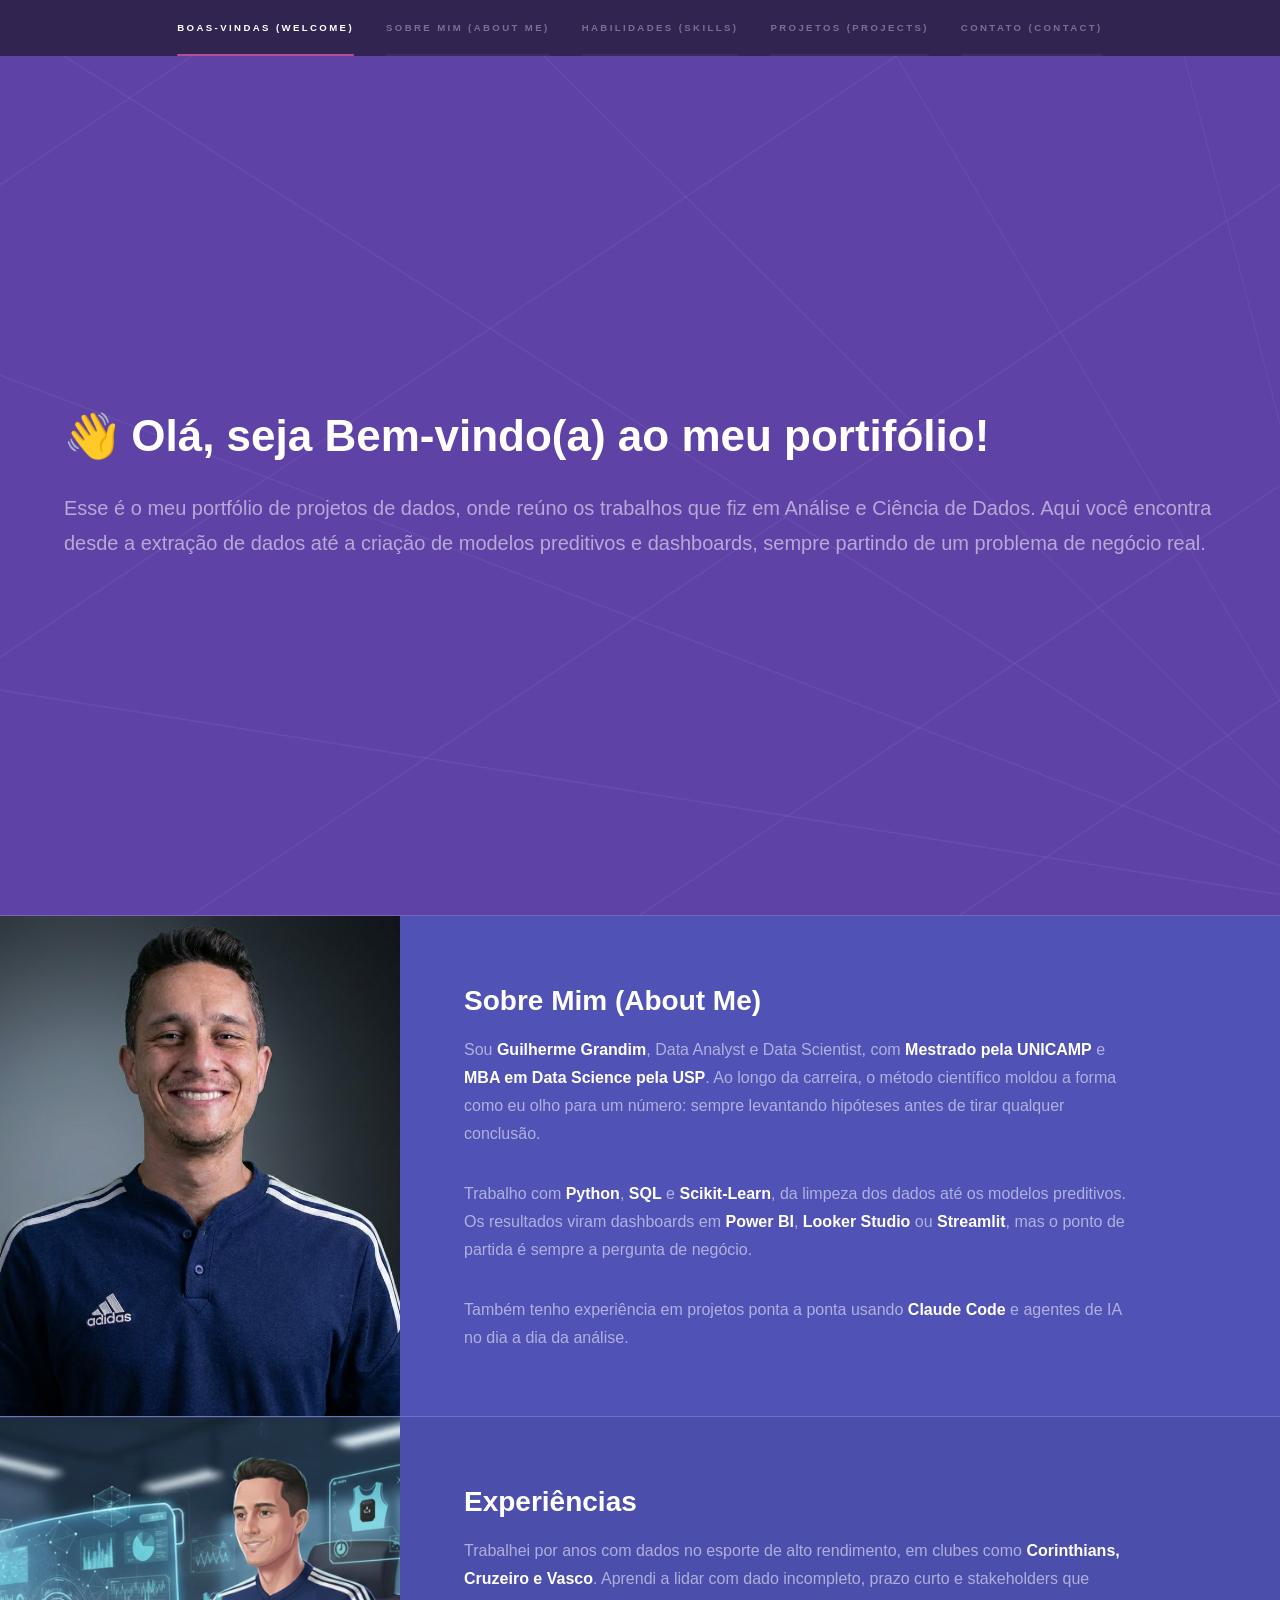
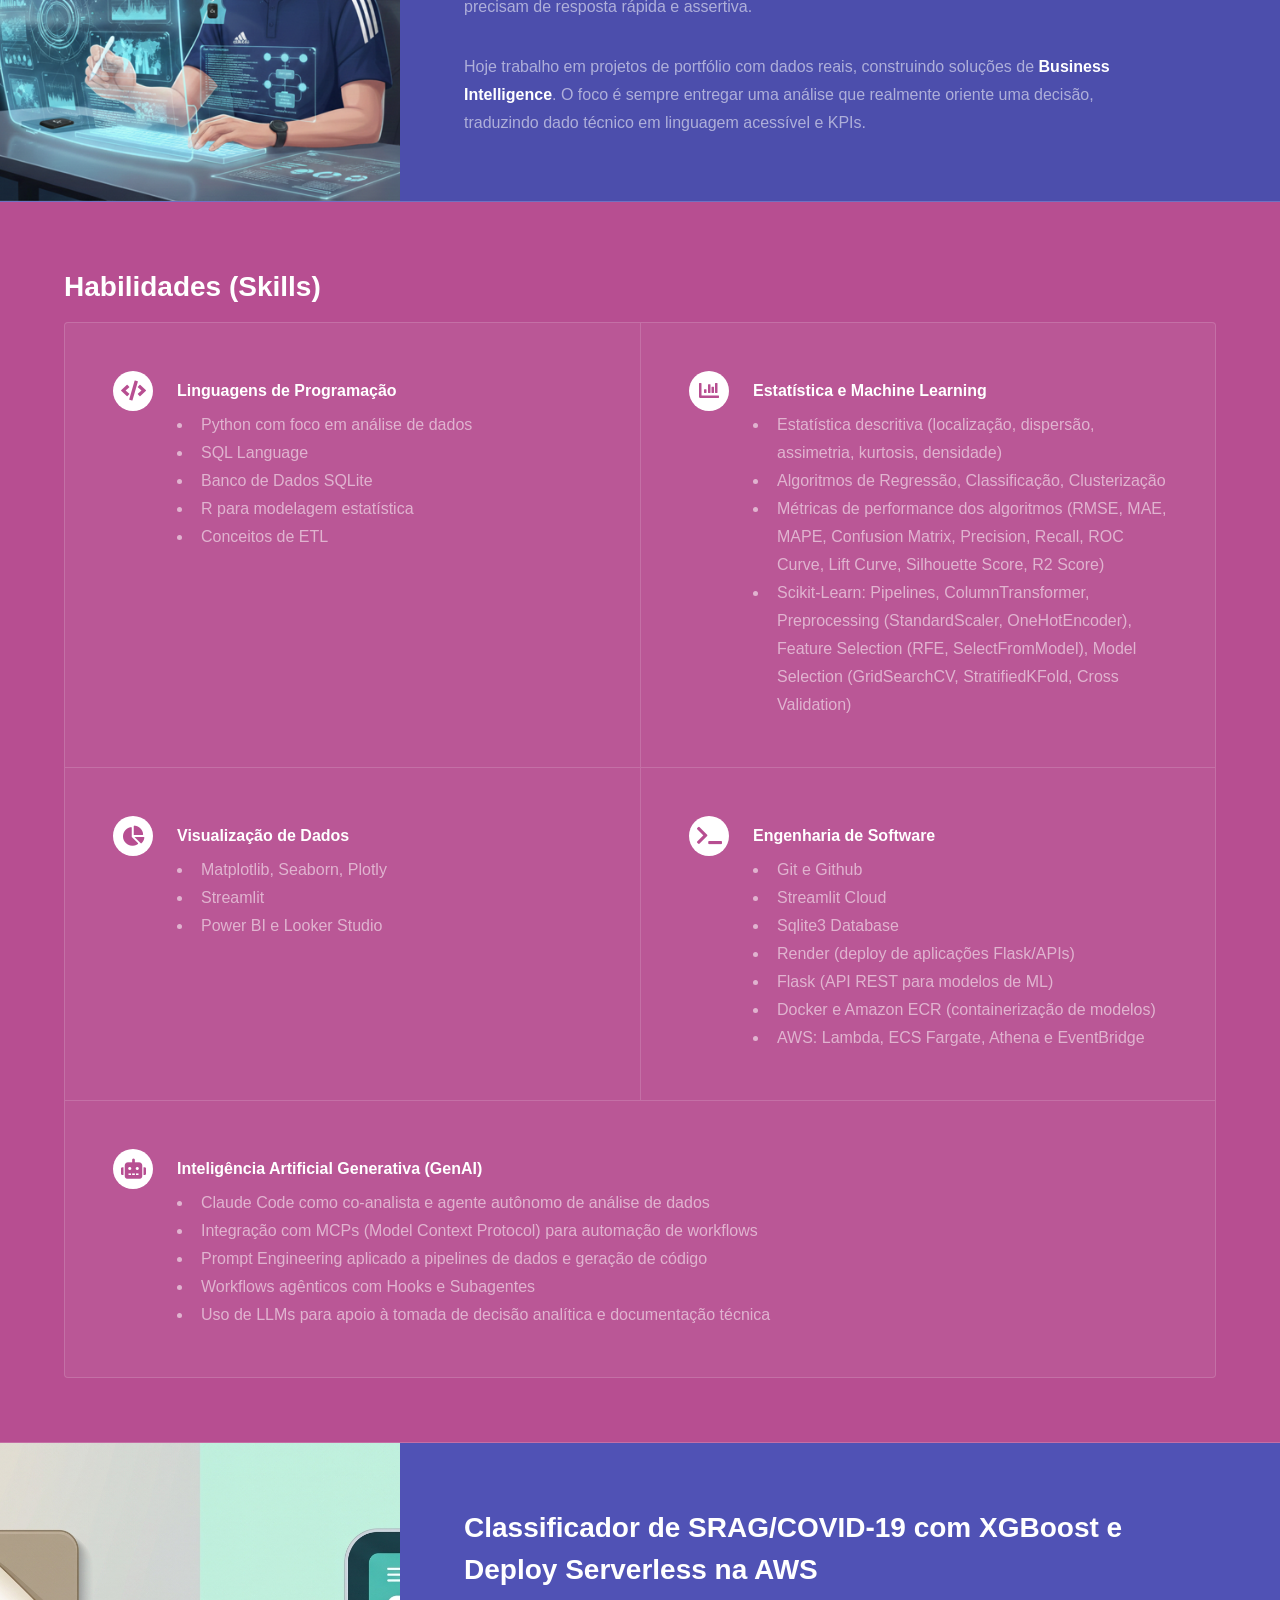
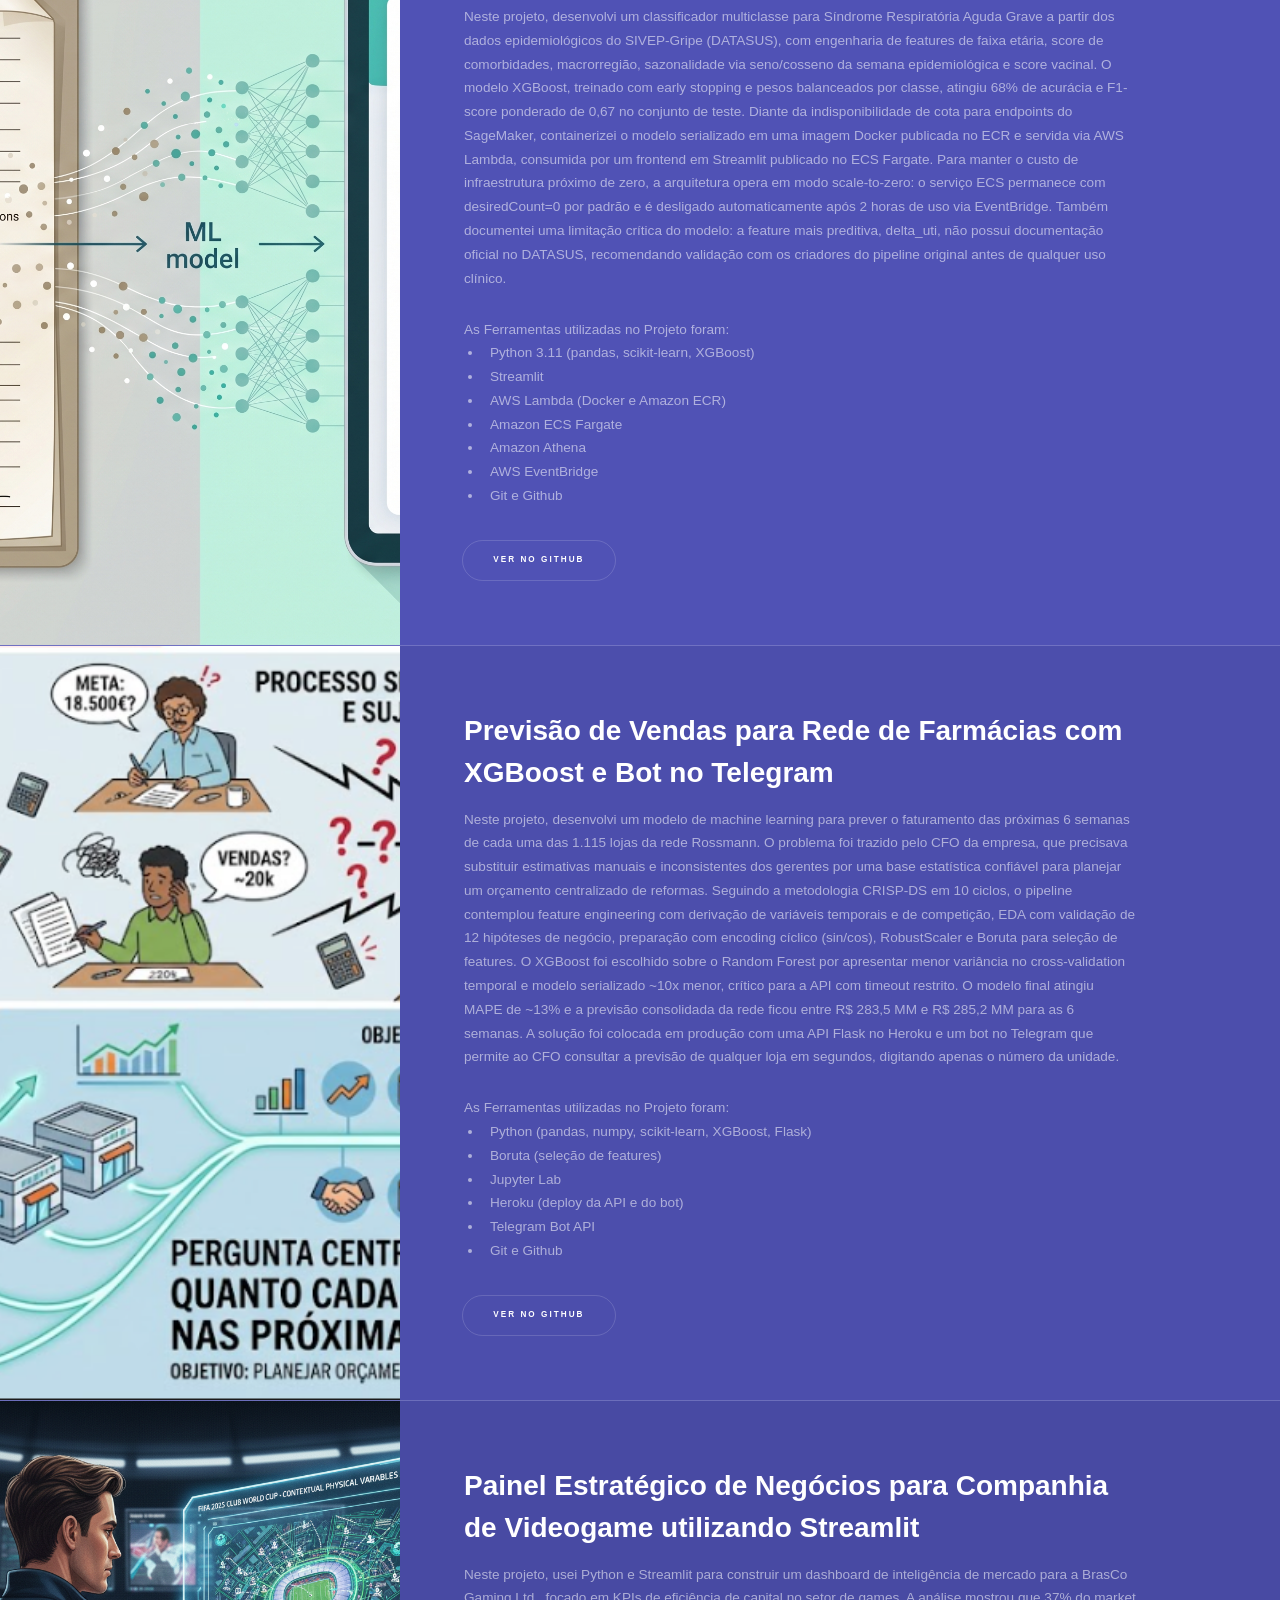
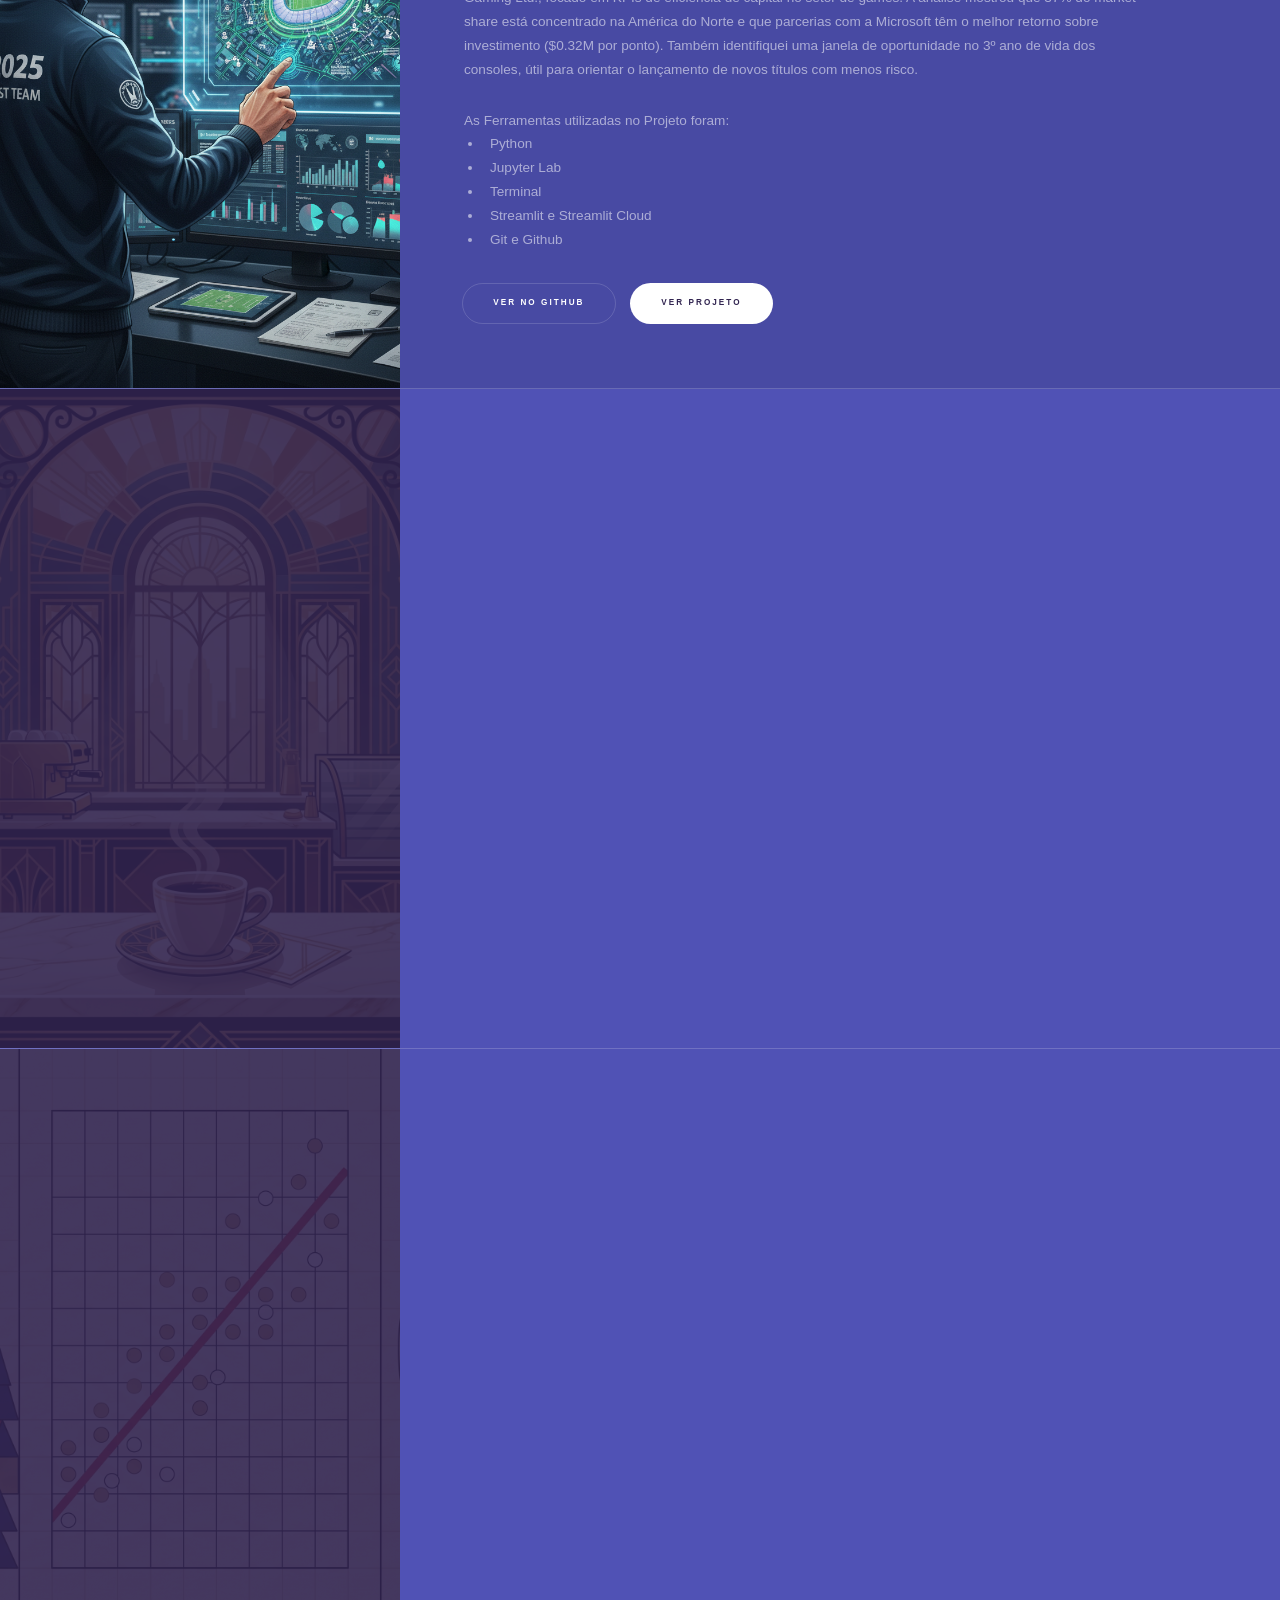
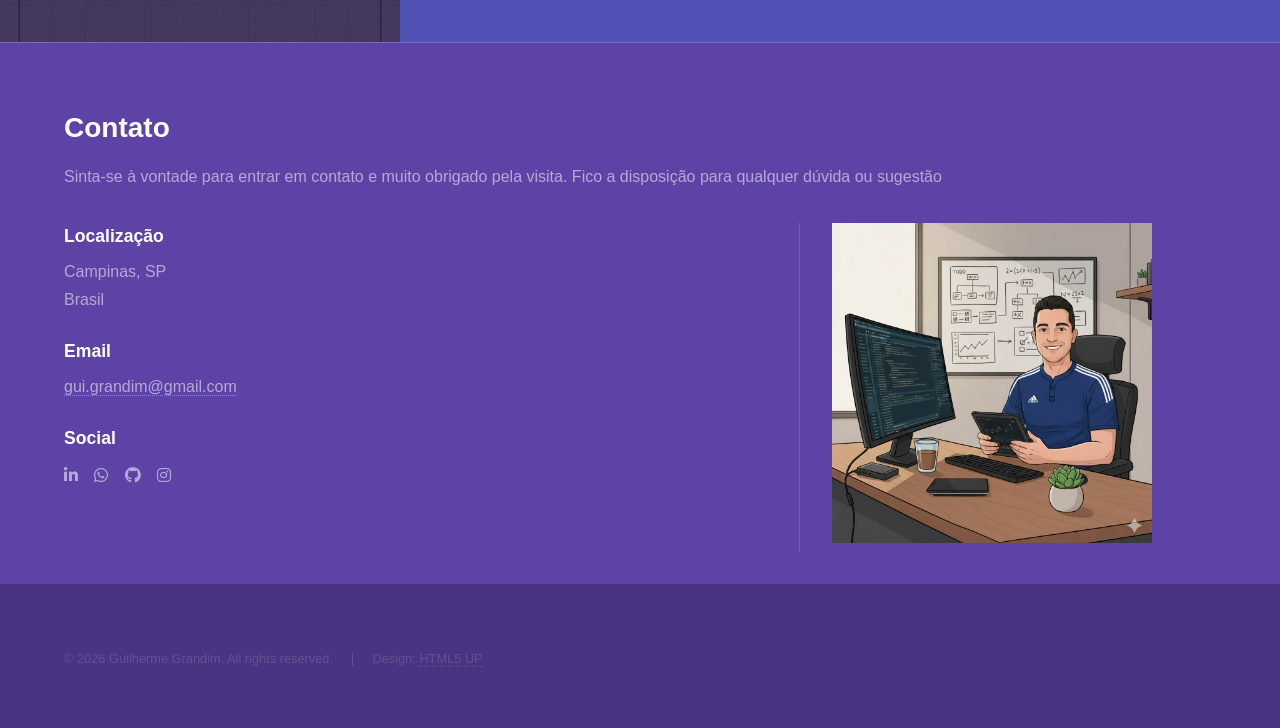
==== index.html @ 2c5f743a "Atualização dos textos e descrição dos projetos" ====
<!DOCTYPE HTML>
<!--
	Hyperspace by HTML5 UP
	html5up.net | @ajlkn
	Free for personal and commercial use under the CCA 3.0 license (html5up.net/license)
-->
<html lang="pt-BR">
	<head>
		<title>Guilherme Grandim | Data Analyst & Data Scientist</title>
		<meta charset="utf-8" />
		<meta name="viewport" content="width=device-width, initial-scale=1" />
		<link rel="icon" type="image/svg+xml" href="images/favicon.svg" />
		<meta name="description" content="Portfólio de Guilherme Grandim, Data Analyst e Data Scientist: projetos de análise de dados, machine learning e dashboards de Business Intelligence com resultados reais de negócio." />
		<meta property="og:title" content="Guilherme Grandim | Data Analyst & Data Scientist" />
		<meta property="og:description" content="Portfólio de projetos de Data Analytics e Data Science: machine learning, dashboards e soluções de Business Intelligence com resultados reais de negócio." />
		<meta property="og:image" content="https://guigrandim.github.io/portifolio_projetos/images/profile_picture_snb.jpg" />
		<meta property="og:url" content="https://guigrandim.github.io/portifolio_projetos/" />
		<meta property="og:type" content="website" />
		<meta name="twitter:card" content="summary_large_image" />
		<meta name="twitter:title" content="Guilherme Grandim | Data Analyst & Data Scientist" />
		<meta name="twitter:description" content="Portfólio de projetos de Data Analytics e Data Science: machine learning, dashboards e soluções de Business Intelligence com resultados reais de negócio." />
		<meta name="twitter:image" content="https://guigrandim.github.io/portifolio_projetos/images/profile_picture_snb.jpg" />
		<link rel="stylesheet" href="assets/css/main.css" />
		<link rel="stylesheet" href="assets/css/custom.css" />
		<noscript><link rel="stylesheet" href="assets/css/noscript.css" /></noscript>
	</head>
	<body class="is-preload">

		<!-- Sidebar -->
			<section id="sidebar">
				<div class="inner">
					<nav>
						<ul>
							<li><a href="#intro">Boas-Vindas (Welcome)</a></li>
							<li><a href="#one">Sobre Mim (About Me)</a></li>
							<li><a href="#two">Habilidades (Skills)</a></li>
							<li><a href="#three">Projetos (Projects)</a></li>
							<li><a href="#four">Contato (Contact)</a></li>
						</ul>
					</nav>
				</div>
			</section>

		<!-- Wrapper -->
			<div id="wrapper">

				<!-- Intro -->
					<section id="intro" class="wrapper style1 fullscreen fade-up">
						<div class="inner">
							<h1>👋 Olá, seja Bem-vindo(a) ao meu portifólio!</h1>
																			<p>Esse é o meu portfólio de projetos de dados, onde reúno os trabalhos que fiz em Análise e Ciência de Dados. Aqui você encontra
								desde a extração de dados até a criação de modelos preditivos e dashboards, sempre partindo de um problema de negócio real.</p>
						</div>
					</section>

				<!-- One -->
					<section id="one" class="wrapper style2 spotlights">
						<section>
							<a href="#" class="image"><img src="images/profile_picture_snb.jpg" alt="Foto de perfil de Guilherme Grandim" data-position="center center" /></a>
							<div class="content">
								<div class="inner">
									<h2>Sobre Mim (About Me)</h2>
									<p>Sou <b>Guilherme Grandim</b>, Data Analyst e Data Scientist, com <b>Mestrado pela UNICAMP</b> e <b>MBA em Data Science pela USP</b>. Ao longo da carreira, o método científico moldou a forma como eu olho para um número: sempre levantando hipóteses antes de tirar qualquer conclusão.</p>
									<p>Trabalho com <b>Python</b>, <b>SQL</b> e <b>Scikit-Learn</b>, da limpeza dos dados até os modelos preditivos. Os resultados viram dashboards em <b>Power BI</b>, <b>Looker Studio</b> ou <b>Streamlit</b>, mas o ponto de partida é sempre a pergunta de negócio.</p>
									<p>Também tenho experiência em projetos ponta a ponta usando <b>Claude Code</b> e agentes de IA no dia a dia da análise.</p>
								</div>
							</div>
						</section>
						<section>
							<a href="#" class="image"><img src="images/experience.png" alt="Ilustração de experiências profissionais" data-position="top center" /></a>
							<div class="content">
								<div class="inner">
									<h2>Experiências</h2>
									<p>Trabalhei por anos com dados no esporte de alto rendimento, em clubes como <b>Corinthians, Cruzeiro e Vasco</b>. Aprendi a lidar com dado incompleto, prazo curto e stakeholders que precisam de resposta rápida e assertiva.</p>
									<p>Hoje trabalho em projetos de portfólio com dados reais, construindo soluções de <b>Business Intelligence</b>. O foco é sempre entregar uma análise que realmente oriente uma decisão, traduzindo dado técnico em linguagem acessível e KPIs.</p>
								</div>
							</div>
						</section>
					</section>

				<!-- Two -->
					<section id="two" class="wrapper style3 fade-up">
						<div class="inner">
							<h2>Habilidades (Skills)</h2>
							<div class="features">
								<section>
									<span class="icon solid major fa-code"></span>
									<h4>Linguagens de Programação</h4>
									<ul>
										<li>Python com foco em análise de dados</li>
										<li>SQL Language</li>
										<li>Banco de Dados SQLite</li>
										<li>R para modelagem estatística</li>
										<li>Conceitos de ETL</li>
									</ul>
								</section>
								<section>
									<span class="icon solid major fa-chart-bar"></span>
									<h4>Estatística e Machine Learning</h4>
									<ul>
										<li>Estatística descritiva (localização, dispersão, assimetria, kurtosis, densidade)</li>
										<li>Algoritmos de Regressão, Classificação, Clusterização</li>
										<li>Métricas de performance dos algoritmos (RMSE, MAE, MAPE, Confusion Matrix, Precision, Recall, ROC Curve, Lift Curve, Silhouette Score, R2 Score)</li>
										<li>Scikit-Learn: Pipelines, ColumnTransformer, Preprocessing (StandardScaler, OneHotEncoder), Feature Selection (RFE, SelectFromModel), Model Selection (GridSearchCV, StratifiedKFold, Cross Validation)</li>
									</ul>
								</section>
								<section>
									<span class="icon solid major fa-chart-pie"></span>
									<h4>Visualização de Dados</h4>
									<ul>
										<li>Matplotlib, Seaborn, Plotly</li>
										<li>Streamlit</li>
										<li>Power BI e Looker Studio</li>
									</ul>
								</section>
								<section>
									<span class="icon solid major fa-terminal"></span>
									<h4>Engenharia de Software</h4>
									<ul>
										<li>Git e Github</li>
										<li>Streamlit Cloud</li>
										<li>Sqlite3 Database</li>
										<li>Render (deploy de aplicações Flask/APIs)</li>
										<li>Flask (API REST para modelos de ML)</li>
										<li>Docker e Amazon ECR (containerização de modelos)</li>
										<li>AWS: Lambda, ECS Fargate, Athena e EventBridge</li>
									</ul>
								</section>
								<section>
									<span class="icon solid major fa-robot"></span>
									<h4>Inteligência Artificial Generativa (GenAI)</h4>
									<ul>
										<li>Claude Code como co-analista e agente autônomo de análise de dados</li>
										<li>Integração com MCPs (Model Context Protocol) para automação de workflows</li>
										<li>Prompt Engineering aplicado a pipelines de dados e geração de código</li>
										<li>Workflows agênticos com Hooks e Subagentes</li>
										<li>Uso de LLMs para apoio à tomada de decisão analítica e documentação técnica</li>
									</ul>
								</section>
							</div>
						</div>
					</section>

				<!-- Three -->
					<section id="three" class="wrapper style2 spotlights">

						<section>
							<a href="#" class="image"><img src="images/projeto06.png" alt="Classificador de Síndrome Respiratória Aguda Grave (SRAG/COVID-19)" data-position="center center" /></a>
							<div class="content">
								<div class="inner">
									<h2>Classificador de SRAG/COVID-19 com XGBoost e Deploy Serverless na AWS</h2>
									<p>Neste projeto, desenvolvi um classificador multiclasse para Síndrome Respiratória Aguda Grave a partir dos dados epidemiológicos do SIVEP-Gripe (DATASUS), com engenharia de features de faixa etária, score de comorbidades, macrorregião, sazonalidade via seno/cosseno da semana epidemiológica e score vacinal. O modelo XGBoost, treinado com early stopping e pesos balanceados por classe, atingiu 68% de acurácia e F1-score ponderado de 0,67 no conjunto de teste. Diante da indisponibilidade de cota para endpoints do SageMaker, containerizei o modelo serializado em uma imagem Docker publicada no ECR e servida via AWS Lambda, consumida por um frontend em Streamlit publicado no ECS Fargate. Para manter o custo de infraestrutura próximo de zero, a arquitetura opera em modo scale-to-zero: o serviço ECS permanece com desiredCount=0 por padrão e é desligado automaticamente após 2 horas de uso via EventBridge. Também documentei uma limitação crítica do modelo: a feature mais preditiva, delta_uti, não possui documentação oficial no DATASUS, recomendando validação com os criadores do pipeline original antes de qualquer uso clínico.</p>
									<p style="margin-bottom: 0;">As Ferramentas utilizadas no Projeto foram:</p>
									<ul style="margin-top: 0; padding-left: 1.2em;">
										<li>Python 3.11 (pandas, scikit-learn, XGBoost)</li>
										<li>Streamlit</li>
										<li>AWS Lambda (Docker e Amazon ECR)</li>
										<li>Amazon ECS Fargate</li>
										<li>Amazon Athena</li>
										<li>AWS EventBridge</li>
										<li>Git e Github</li>
									</ul>

									<ul class="actions">
										<li><a href="https://github.com/guigrandim/respiratory-diseases" class="button">Ver no GitHub</a></li>
									</ul>
								</div>
							</div>
						</section>

						<section>
							<a href="#" class="image"><img src="images/projeto05.png" alt="Previsão de vendas Rossmann Store Sales" data-position="center center" /></a>
							<div class="content">
								<div class="inner">
									<h2>Previsão de Vendas para Rede de Farmácias com XGBoost e Bot no Telegram</h2>
									<p>Neste projeto, desenvolvi um modelo de machine learning para prever o faturamento das próximas 6 semanas de cada uma das 1.115 lojas da rede Rossmann. O problema foi trazido pelo CFO da empresa, que precisava substituir estimativas manuais e inconsistentes dos gerentes por uma base estatística confiável para planejar um orçamento centralizado de reformas. Seguindo a metodologia CRISP-DS em 10 ciclos, o pipeline contemplou feature engineering com derivação de variáveis temporais e de competição, EDA com validação de 12 hipóteses de negócio, preparação com encoding cíclico (sin/cos), RobustScaler e Boruta para seleção de features. O XGBoost foi escolhido sobre o Random Forest por apresentar menor variância no cross-validation temporal e modelo serializado ~10x menor, crítico para a API com timeout restrito. O modelo final atingiu MAPE de ~13% e a previsão consolidada da rede ficou entre R$ 283,5 MM e R$ 285,2 MM para as 6 semanas. A solução foi colocada em produção com uma API Flask no Heroku e um bot no Telegram que permite ao CFO consultar a previsão de qualquer loja em segundos, digitando apenas o número da unidade.</p>
									<p style="margin-bottom: 0;">As Ferramentas utilizadas no Projeto foram:</p>
									<ul style="margin-top: 0; padding-left: 1.2em;">
										<li>Python (pandas, numpy, scikit-learn, XGBoost, Flask)</li>
										<li>Boruta (seleção de features)</li>
										<li>Jupyter Lab</li>
										<li>Heroku (deploy da API e do bot)</li>
										<li>Telegram Bot API</li>
										<li>Git e Github</li>
									</ul>

									<ul class="actions">
										<li><a href="https://github.com/guigrandim/rossmann_store_sales" class="button">Ver no GitHub</a></li>
									</ul>
								</div>
							</div>
						</section>

						<section>
							<a href="#" class="image"><img src="images/projeto02.png" alt="Dashboard de vendas para empresa de videogame" data-position="center center" /></a>
							<div class="content">
								<div class="inner">
									<h2>Painel Estratégico de Negócios para Companhia de Videogame utilizando Streamlit</h2>
									<p>Neste projeto, usei Python e Streamlit para construir um dashboard de inteligência de mercado para a BrasCo Gaming Ltd., focado em KPIs de
										eficiência de capital no setor de games. A análise mostrou que 37% do market share está concentrado na América do Norte e que parcerias
										com a Microsoft têm o melhor retorno sobre investimento ($0.32M por ponto). Também identifiquei uma janela de oportunidade no 3º ano de
										vida dos consoles, útil para orientar o lançamento de novos títulos com menos risco.</p>
									<p style="margin-bottom: 0;">As Ferramentas utilizadas no Projeto foram:</p>
									<ul style="margin-top: 0; padding-left: 1.2em;">
										<li>Python</li>
										<li>Jupyter Lab</li>
										<li>Terminal</li>
										<li>Streamlit e Streamlit Cloud</li>
										<li>Git e Github</li>
									</ul>

									<ul class="actions">
										<li><a href="https://github.com/guigrandim/video_games_sales" class="button">Ver no GitHub</a></li>
										<li><a href="https://brasco-videogames-sales.streamlit.app" class="button primary">Ver Projeto</a></li>
									</ul>
								</div>
							</div>
						</section>

						<section>
							<a href="#" class="image"><img src="images/projeto03.png" alt="Dashboard analítico para rede de cafeterias" data-position="center center" /></a>
							<div class="content">
								<div class="inner">
									<h2>Análise de Vendas e Alavancas Utilizando Claude Code</h2>
									<p>Neste projeto, desenvolvi um dashboard analítico para uma rede de cafeterias com 3 unidades, utilizando Python (pandas), HTML estático com TailwindCSS e Claude Code como co-analista em modo exploratório e agente. 
										Estruturei 10 hipóteses de negócio priorizadas por alavanca de impacto financeiro. A principal descoberta foi que o crescimento de +103,8% de receita no semestre (R$81k → R$166k/mês) foi inteiramente volumétrico com o ticket médio em R$4,69 por 6 meses consecutivos, 
										indicando que a rede dobrou sem explorar nenhuma ação de precificação. As três alavancas de receita imediata identificadas foram: Coffee Beans com ticket 5 vezes maior que o café convencional e penetração irrisória no mix,
										correlação de r=0,74 entre personalização de sabores e ticket mais alto e concentração de 36,7% da receita diária na janela das 8h-10h, onde cada hora de gargalo operacional representa aproximadamente 12% da receita do dia.</p>
									<p style="margin-bottom: 0;">As Ferramentas utilizadas no Projeto foram:</p>
									<ul style="margin-top: 0; padding-left: 1.2em;">
										<li>Python</li>
										<li>Claude Code Terminal</li>
										<li>HTML e TailwindCSS</li>
										<li>Git e Github</li>
									</ul>

									<ul class="actions">
										<li><a href="https://github.com/guigrandim/coffe_shopping" class="button">Ver no GitHub</a></li>
										<li><a href="https://guigrandim.github.io/coffe_shopping/" class="button primary">Ver Projeto</a></li>
									</ul>
								</div>
							</div>
						</section>

						<section>
							<a href="#" class="image"><img src="images/projeto04.png" alt="Painel de ensaio de algoritmos de Machine Learning" data-position="center center" /></a>
							<div class="content">
								<div class="inner">
									<h2>Ensaio de Machine Learning</h2>
									<p>Nesse projeto, foram explorados os principais conceitos do treinamento, ajuste de parâmetros e limiares
										entre underfitting e overfitting de vários algoritmos de Machine Learning dentro das tarefas de classificação,
										regressão e agrupamento através de um ensaio de Machine Learning. O resultado final desse projeto foi um painel
										mostrando a performance desses algoritmos de Machine Learning, a partir das variações dos valores dos principais
										parâmetros de cada algoritimo, que controlam o estado de overfitting e underfitting
									</p>
									<p style="margin-bottom: 0;">As Ferramentas utilizadas no Projeto foram:</p>
									<ul style="margin-top: 0; padding-left: 1.2em;">
										<li>Python e Scikit-learn</li>
										<li>Algoritimos de Classificação: KNN, Decision Tree, Random Forest e Logistic Regression</li>
										<li>Algoritimos de Regressão: Linear Regression ( Lasso, Ridge, ElasticNet), Polynomial (Lasso, Ridge, ElasticNet), 
											Decision Tree, Random Forest, XGBoost, LightGBM </li>
										<li>Algoritimos de Agrupamento: K-Means e Affinity Propagation </li>
										<li>Métricas de Performance: Accuracy, Precision, Recall e F1-Score, R², MSE, RMSE, MAE, MAPE e Silhouette Score</li>
									</ul>

									<ul class="actions">
										<li><a href="https://github.com/guigrandim/ensaios_algoritmos_ml" class="button">Ver no GitHub</a></li>
									</ul>
								</div>
							</div>
						</section>

					</section>

				<!-- Four -->
					<section id="four" class="wrapper style1 fade-up">
						<div class="inner">
							<h2>Contato</h2>
							<p>Sinta-se à vontade para entrar em contato e muito obrigado pela visita. Fico a disposição para qualquer dúvida ou sugestão</p>
							<div class="split style1">
								<section>
									<ul class="contact">
										<li>
											<h3>Localização</h3>
											<span>Campinas, SP<br />
											Brasil</span>
										</li>
										<li>
											<h3>Email</h3>
											<a href="mailto:gui.grandim@gmail.com">gui.grandim@gmail.com</a>
										</li>
										<li>
											<h3>Social</h3>
											<ul class="icons">
												<li><a href="https://www.linkedin.com/in/guilherme-grandim" class="icon brands fa-linkedin-in"><span class="label">LinkedIn</span></a></li>
												<li><a href="https://wa.me/5519994233113" class="icon brands fa-whatsapp"><span class="label">WhatsApp</span></a></li>
												<li><a href="https://github.com/guigrandim" class="icon brands fa-github"><span class="label">GitHub</span></a></li>
												<li><a href="https://www.instagram.com/gui.grandim/" class="icon brands fa-instagram"><span class="label">Instagram</span></a></li>
											</ul>
										</li>
									</ul>
								</section>
								<section>
									<img src="images/agradecimento.png" alt="" class="contact-thanks-image">
								</section>
							</div>
						</div>
					</section>

			</div>

		<!-- Footer -->
			<footer id="footer" class="wrapper style1-alt">
				<div class="inner">
					<ul class="menu">
						<li>&copy; 2026 Guilherme Grandim. All rights reserved.</li><li>Design: <a href="https://html5up.net">HTML5 UP</a></li>
					</ul>
				</div>
			</footer>

		<!-- Scripts -->
			<script src="assets/js/jquery.min.js"></script>
			<script src="assets/js/jquery.scrollex.min.js"></script>
			<script src="assets/js/jquery.scrolly.min.js"></script>
			<script src="assets/js/browser.min.js"></script>
			<script src="assets/js/breakpoints.min.js"></script>
			<script src="assets/js/util.js"></script>
			<script src="assets/js/main.js"></script>

	</body>
</html>
---- assets/css/main.css ----
@import url(fontawesome-all.min.css);

/*
	Hyperspace by HTML5 UP
	html5up.net | @ajlkn
	Free for personal and commercial use under the CCA 3.0 license (html5up.net/license)
*/

html, body, div, span, applet, object,
iframe, h1, h2, h3, h4, h5, h6, p, blockquote,
pre, a, abbr, acronym, address, big, cite,
code, del, dfn, em, img, ins, kbd, q, s, samp,
small, strike, strong, sub, sup, tt, var, b,
u, i, center, dl, dt, dd, ol, ul, li, fieldset,
form, label, legend, table, caption, tbody,
tfoot, thead, tr, th, td, article, aside,
canvas, details, embed, figure, figcaption,
footer, header, hgroup, menu, nav, output, ruby,
section, summary, time, mark, audio, video {
	margin: 0;
	padding: 0;
	border: 0;
	font-size: 100%;
	font: inherit;
	vertical-align: baseline;}

article, aside, details, figcaption, figure,
footer, header, hgroup, menu, nav, section {
	display: block;}

body {
	line-height: 1;
}

ol, ul {
	list-style: none;
}

blockquote, q {
	quotes: none;
}

	blockquote:before, blockquote:after, q:before, q:after {
		content: '';
		content: none;
	}

table {
	border-collapse: collapse;
	border-spacing: 0;
}

body {
	-webkit-text-size-adjust: none;
}

mark {
	background-color: transparent;
	color: inherit;
}

input::-moz-focus-inner {
	border: 0;
	padding: 0;
}

input, select, textarea {
	-moz-appearance: none;
	-webkit-appearance: none;
	-ms-appearance: none;
	appearance: none;
}

/* Basic */

	@-ms-viewport {
		width: device-width;
	}

	body {
		-ms-overflow-style: scrollbar;
	}

	@media screen and (max-width: 480px) {

		html, body {
			min-width: 320px;
		}

	}

	html {
		box-sizing: border-box;
	}

	*, *:before, *:after {
		box-sizing: inherit;
	}

	body {
		background: #312450;
	}

		body.is-preload *, body.is-preload *:before, body.is-preload *:after {
			-moz-animation: none !important;
			-webkit-animation: none !important;
			-ms-animation: none !important;
			animation: none !important;
			-moz-transition: none !important;
			-webkit-transition: none !important;
			-ms-transition: none !important;
			transition: none !important;
		}

/* Type */

	body, input, select, textarea {
		color: rgba(255, 255, 255, 0.55);
		font-family: Arial, Helvetica, sans-serif;
		font-size: 16.5pt;
		font-weight: normal;
		line-height: 1.75;
	}

		@media screen and (max-width: 1680px) {

			body, input, select, textarea {
				font-size: 13pt;
			}

		}

		@media screen and (max-width: 1280px) {

			body, input, select, textarea {
				font-size: 12pt;
			}

		}

		@media screen and (max-width: 360px) {

			body, input, select, textarea {
				font-size: 11pt;
			}

		}

	a {
		-moz-transition: color 0.2s ease, border-bottom-color 0.2s ease;
		-webkit-transition: color 0.2s ease, border-bottom-color 0.2s ease;
		-ms-transition: color 0.2s ease, border-bottom-color 0.2s ease;
		transition: color 0.2s ease, border-bottom-color 0.2s ease;
		border-bottom: dotted 1px rgba(255, 255, 255, 0.35);
		color: inherit;
		text-decoration: none;
	}

		a:hover {
			border-bottom-color: transparent;
			color: #ffffff;
		}

	strong, b {
		color: #ffffff;
		font-weight: bold;
	}

	em, i {
		font-style: italic;
	}

	p {
		margin: 0 0 2em 0;
	}

	h1, h2, h3, h4, h5, h6 {
		color: #ffffff;
		font-weight: bold;
		line-height: 1.5;
		margin: 0 0 0.5em 0;
	}

		h1 a, h2 a, h3 a, h4 a, h5 a, h6 a {
			color: inherit;
			text-decoration: none;
		}

	h1 {
		font-size: 2.75em;
	}

		h1.major {
			margin: 0 0 1.3em 0;
			position: relative;
			padding-bottom: 0.35em;
		}

			h1.major:after {
				background-image: -moz-linear-gradient(to right, #5e42a6, #b74e91);
				background-image: -webkit-linear-gradient(to right, #5e42a6, #b74e91);
				background-image: -ms-linear-gradient(to right, #5e42a6, #b74e91);
				background-image: linear-gradient(to right, #5e42a6, #b74e91);
				-moz-transition: max-width 0.2s ease;
				-webkit-transition: max-width 0.2s ease;
				-ms-transition: max-width 0.2s ease;
				transition: max-width 0.2s ease;
				border-radius: 0.2em;
				bottom: 0;
				content: '';
				height: 0.05em;
				position: absolute;
				right: 0;
				width: 100%;
			}

	h2 {
		font-size: 1.75em;
	}

	h3 {
		font-size: 1.1em;
	}

	h4 {
		font-size: 1em;
	}

	h5 {
		font-size: 0.8em;
	}

	h6 {
		font-size: 0.6em;
	}

	@media screen and (max-width: 736px) {

		h1 {
			font-size: 2em;
		}

		h2 {
			font-size: 1.25em;
		}

		h3 {
			font-size: 1em;
		}

		h4 {
			font-size: 0.8em;
		}

		h5 {
			font-size: 0.6em;
		}

		h6 {
			font-size: 0.6em;
		}

	}

	sub {
		font-size: 0.8em;
		position: relative;
		top: 0.5em;
	}

	sup {
		font-size: 0.8em;
		position: relative;
		top: -0.5em;
	}

	blockquote {
		border-left: solid 4px rgba(255, 255, 255, 0.15);
		font-style: italic;
		margin: 0 0 2em 0;
		padding: 0.5em 0 0.5em 2em;
	}

	code {
		background: rgba(255, 255, 255, 0.05);
		border-radius: 0.25em;
		border: solid 1px rgba(255, 255, 255, 0.15);
		font-family: "Courier New", monospace;
		font-size: 0.9em;
		margin: 0 0.25em;
		padding: 0.25em 0.65em;
	}

	pre {
		-webkit-overflow-scrolling: touch;
		font-family: "Courier New", monospace;
		font-size: 0.9em;
		margin: 0 0 2em 0;
	}

		pre code {
			display: block;
			line-height: 1.75em;
			padding: 1em 1.5em;
			overflow-x: auto;
		}

	hr {
		border: 0;
		border-bottom: solid 1px rgba(255, 255, 255, 0.15);
		margin: 2em 0;
	}

		hr.major {
			margin: 3em 0;
		}

	.align-left {
		text-align: left;
	}

	.align-center {
		text-align: center;
	}

	.align-right {
		text-align: right;
	}

/* Row */

	.row {
		display: flex;
		flex-wrap: wrap;
		box-sizing: border-box;
		align-items: stretch;
	}

		.row > * {
			box-sizing: border-box;
		}

		.row.gtr-uniform > * > :last-child {
			margin-bottom: 0;
		}

		.row.aln-left {
			justify-content: flex-start;
		}

		.row.aln-center {
			justify-content: center;
		}

		.row.aln-right {
			justify-content: flex-end;
		}

		.row.aln-top {
			align-items: flex-start;
		}

		.row.aln-middle {
			align-items: center;
		}

		.row.aln-bottom {
			align-items: flex-end;
		}

		.row > .imp {
			order: -1;
		}

		.row > .col-1 {
			width: 8.33333%;
		}

		.row > .off-1 {
			margin-left: 8.33333%;
		}

		.row > .col-2 {
			width: 16.66667%;
		}

		.row > .off-2 {
			margin-left: 16.66667%;
		}

		.row > .col-3 {
			width: 25%;
		}

		.row > .off-3 {
			margin-left: 25%;
		}

		.row > .col-4 {
			width: 33.33333%;
		}

		.row > .off-4 {
			margin-left: 33.33333%;
		}

		.row > .col-5 {
			width: 41.66667%;
		}

		.row > .off-5 {
			margin-left: 41.66667%;
		}

		.row > .col-6 {
			width: 50%;
		}

		.row > .off-6 {
			margin-left: 50%;
		}

		.row > .col-7 {
			width: 58.33333%;
		}

		.row > .off-7 {
			margin-left: 58.33333%;
		}

		.row > .col-8 {
			width: 66.66667%;
		}

		.row > .off-8 {
			margin-left: 66.66667%;
		}

		.row > .col-9 {
			width: 75%;
		}

		.row > .off-9 {
			margin-left: 75%;
		}

		.row > .col-10 {
			width: 83.33333%;
		}

		.row > .off-10 {
			margin-left: 83.33333%;
		}

		.row > .col-11 {
			width: 91.66667%;
		}

		.row > .off-11 {
			margin-left: 91.66667%;
		}

		.row > .col-12 {
			width: 100%;
		}

		.row > .off-12 {
			margin-left: 100%;
		}

		.row.gtr-0 {
			margin-top: 0;
			margin-left: 0em;
		}

			.row.gtr-0 > * {
				padding: 0 0 0 0em;
			}

			.row.gtr-0.gtr-uniform {
				margin-top: 0em;
			}

				.row.gtr-0.gtr-uniform > * {
					padding-top: 0em;
				}

		.row.gtr-25 {
			margin-top: 0;
			margin-left: -0.375em;
		}

			.row.gtr-25 > * {
				padding: 0 0 0 0.375em;
			}

			.row.gtr-25.gtr-uniform {
				margin-top: -0.375em;
			}

				.row.gtr-25.gtr-uniform > * {
					padding-top: 0.375em;
				}

		.row.gtr-50 {
			margin-top: 0;
			margin-left: -0.75em;
		}

			.row.gtr-50 > * {
				padding: 0 0 0 0.75em;
			}

			.row.gtr-50.gtr-uniform {
				margin-top: -0.75em;
			}

				.row.gtr-50.gtr-uniform > * {
					padding-top: 0.75em;
				}

		.row {
			margin-top: 0;
			margin-left: -1.5em;
		}

			.row > * {
				padding: 0 0 0 1.5em;
			}

			.row.gtr-uniform {
				margin-top: -1.5em;
			}

				.row.gtr-uniform > * {
					padding-top: 1.5em;
				}

		.row.gtr-150 {
			margin-top: 0;
			margin-left: -2.25em;
		}

			.row.gtr-150 > * {
				padding: 0 0 0 2.25em;
			}

			.row.gtr-150.gtr-uniform {
				margin-top: -2.25em;
			}

				.row.gtr-150.gtr-uniform > * {
					padding-top: 2.25em;
				}

		.row.gtr-200 {
			margin-top: 0;
			margin-left: -3em;
		}

			.row.gtr-200 > * {
				padding: 0 0 0 3em;
			}

			.row.gtr-200.gtr-uniform {
				margin-top: -3em;
			}

				.row.gtr-200.gtr-uniform > * {
					padding-top: 3em;
				}

		@media screen and (max-width: 1680px) {

			.row {
				display: flex;
				flex-wrap: wrap;
				box-sizing: border-box;
				align-items: stretch;
			}

				.row > * {
					box-sizing: border-box;
				}

				.row.gtr-uniform > * > :last-child {
					margin-bottom: 0;
				}

				.row.aln-left {
					justify-content: flex-start;
				}

				.row.aln-center {
					justify-content: center;
				}

				.row.aln-right {
					justify-content: flex-end;
				}

				.row.aln-top {
					align-items: flex-start;
				}

				.row.aln-middle {
					align-items: center;
				}

				.row.aln-bottom {
					align-items: flex-end;
				}

				.row > .imp-xlarge {
					order: -1;
				}

				.row > .col-1-xlarge {
					width: 8.33333%;
				}

				.row > .off-1-xlarge {
					margin-left: 8.33333%;
				}

				.row > .col-2-xlarge {
					width: 16.66667%;
				}

				.row > .off-2-xlarge {
					margin-left: 16.66667%;
				}

				.row > .col-3-xlarge {
					width: 25%;
				}

				.row > .off-3-xlarge {
					margin-left: 25%;
				}

				.row > .col-4-xlarge {
					width: 33.33333%;
				}

				.row > .off-4-xlarge {
					margin-left: 33.33333%;
				}

				.row > .col-5-xlarge {
					width: 41.66667%;
				}

				.row > .off-5-xlarge {
					margin-left: 41.66667%;
				}

				.row > .col-6-xlarge {
					width: 50%;
				}

				.row > .off-6-xlarge {
					margin-left: 50%;
				}

				.row > .col-7-xlarge {
					width: 58.33333%;
				}

				.row > .off-7-xlarge {
					margin-left: 58.33333%;
				}

				.row > .col-8-xlarge {
					width: 66.66667%;
				}

				.row > .off-8-xlarge {
					margin-left: 66.66667%;
				}

				.row > .col-9-xlarge {
					width: 75%;
				}

				.row > .off-9-xlarge {
					margin-left: 75%;
				}

				.row > .col-10-xlarge {
					width: 83.33333%;
				}

				.row > .off-10-xlarge {
					margin-left: 83.33333%;
				}

				.row > .col-11-xlarge {
					width: 91.66667%;
				}

				.row > .off-11-xlarge {
					margin-left: 91.66667%;
				}

				.row > .col-12-xlarge {
					width: 100%;
				}

				.row > .off-12-xlarge {
					margin-left: 100%;
				}

				.row.gtr-0 {
					margin-top: 0;
					margin-left: 0em;
				}

					.row.gtr-0 > * {
						padding: 0 0 0 0em;
					}

					.row.gtr-0.gtr-uniform {
						margin-top: 0em;
					}

						.row.gtr-0.gtr-uniform > * {
							padding-top: 0em;
						}

				.row.gtr-25 {
					margin-top: 0;
					margin-left: -0.375em;
				}

					.row.gtr-25 > * {
						padding: 0 0 0 0.375em;
					}

					.row.gtr-25.gtr-uniform {
						margin-top: -0.375em;
					}

						.row.gtr-25.gtr-uniform > * {
							padding-top: 0.375em;
						}

				.row.gtr-50 {
					margin-top: 0;
					margin-left: -0.75em;
				}

					.row.gtr-50 > * {
						padding: 0 0 0 0.75em;
					}

					.row.gtr-50.gtr-uniform {
						margin-top: -0.75em;
					}

						.row.gtr-50.gtr-uniform > * {
							padding-top: 0.75em;
						}

				.row {
					margin-top: 0;
					margin-left: -1.5em;
				}

					.row > * {
						padding: 0 0 0 1.5em;
					}

					.row.gtr-uniform {
						margin-top: -1.5em;
					}

						.row.gtr-uniform > * {
							padding-top: 1.5em;
						}

				.row.gtr-150 {
					margin-top: 0;
					margin-left: -2.25em;
				}

					.row.gtr-150 > * {
						padding: 0 0 0 2.25em;
					}

					.row.gtr-150.gtr-uniform {
						margin-top: -2.25em;
					}

						.row.gtr-150.gtr-uniform > * {
							padding-top: 2.25em;
						}

				.row.gtr-200 {
					margin-top: 0;
					margin-left: -3em;
				}

					.row.gtr-200 > * {
						padding: 0 0 0 3em;
					}

					.row.gtr-200.gtr-uniform {
						margin-top: -3em;
					}

						.row.gtr-200.gtr-uniform > * {
							padding-top: 3em;
						}

		}

		@media screen and (max-width: 1280px) {

			.row {
				display: flex;
				flex-wrap: wrap;
				box-sizing: border-box;
				align-items: stretch;
			}

				.row > * {
					box-sizing: border-box;
				}

				.row.gtr-uniform > * > :last-child {
					margin-bottom: 0;
				}

				.row.aln-left {
					justify-content: flex-start;
				}

				.row.aln-center {
					justify-content: center;
				}

				.row.aln-right {
					justify-content: flex-end;
				}

				.row.aln-top {
					align-items: flex-start;
				}

				.row.aln-middle {
					align-items: center;
				}

				.row.aln-bottom {
					align-items: flex-end;
				}

				.row > .imp-large {
					order: -1;
				}

				.row > .col-1-large {
					width: 8.33333%;
				}

				.row > .off-1-large {
					margin-left: 8.33333%;
				}

				.row > .col-2-large {
					width: 16.66667%;
				}

				.row > .off-2-large {
					margin-left: 16.66667%;
				}

				.row > .col-3-large {
					width: 25%;
				}

				.row > .off-3-large {
					margin-left: 25%;
				}

				.row > .col-4-large {
					width: 33.33333%;
				}

				.row > .off-4-large {
					margin-left: 33.33333%;
				}

				.row > .col-5-large {
					width: 41.66667%;
				}

				.row > .off-5-large {
					margin-left: 41.66667%;
				}

				.row > .col-6-large {
					width: 50%;
				}

				.row > .off-6-large {
					margin-left: 50%;
				}

				.row > .col-7-large {
					width: 58.33333%;
				}

				.row > .off-7-large {
					margin-left: 58.33333%;
				}

				.row > .col-8-large {
					width: 66.66667%;
				}

				.row > .off-8-large {
					margin-left: 66.66667%;
				}

				.row > .col-9-large {
					width: 75%;
				}

				.row > .off-9-large {
					margin-left: 75%;
				}

				.row > .col-10-large {
					width: 83.33333%;
				}

				.row > .off-10-large {
					margin-left: 83.33333%;
				}

				.row > .col-11-large {
					width: 91.66667%;
				}

				.row > .off-11-large {
					margin-left: 91.66667%;
				}

				.row > .col-12-large {
					width: 100%;
				}

				.row > .off-12-large {
					margin-left: 100%;
				}

				.row.gtr-0 {
					margin-top: 0;
					margin-left: 0em;
				}

					.row.gtr-0 > * {
						padding: 0 0 0 0em;
					}

					.row.gtr-0.gtr-uniform {
						margin-top: 0em;
					}

						.row.gtr-0.gtr-uniform > * {
							padding-top: 0em;
						}

				.row.gtr-25 {
					margin-top: 0;
					margin-left: -0.375em;
				}

					.row.gtr-25 > * {
						padding: 0 0 0 0.375em;
					}

					.row.gtr-25.gtr-uniform {
						margin-top: -0.375em;
					}

						.row.gtr-25.gtr-uniform > * {
							padding-top: 0.375em;
						}

				.row.gtr-50 {
					margin-top: 0;
					margin-left: -0.75em;
				}

					.row.gtr-50 > * {
						padding: 0 0 0 0.75em;
					}

					.row.gtr-50.gtr-uniform {
						margin-top: -0.75em;
					}

						.row.gtr-50.gtr-uniform > * {
							padding-top: 0.75em;
						}

				.row {
					margin-top: 0;
					margin-left: -1.5em;
				}

					.row > * {
						padding: 0 0 0 1.5em;
					}

					.row.gtr-uniform {
						margin-top: -1.5em;
					}

						.row.gtr-uniform > * {
							padding-top: 1.5em;
						}

				.row.gtr-150 {
					margin-top: 0;
					margin-left: -2.25em;
				}

					.row.gtr-150 > * {
						padding: 0 0 0 2.25em;
					}

					.row.gtr-150.gtr-uniform {
						margin-top: -2.25em;
					}

						.row.gtr-150.gtr-uniform > * {
							padding-top: 2.25em;
						}

				.row.gtr-200 {
					margin-top: 0;
					margin-left: -3em;
				}

					.row.gtr-200 > * {
						padding: 0 0 0 3em;
					}

					.row.gtr-200.gtr-uniform {
						margin-top: -3em;
					}

						.row.gtr-200.gtr-uniform > * {
							padding-top: 3em;
						}

		}

		@media screen and (max-width: 980px) {

			.row {
				display: flex;
				flex-wrap: wrap;
				box-sizing: border-box;
				align-items: stretch;
			}

				.row > * {
					box-sizing: border-box;
				}

				.row.gtr-uniform > * > :last-child {
					margin-bottom: 0;
				}

				.row.aln-left {
					justify-content: flex-start;
				}

				.row.aln-center {
					justify-content: center;
				}

				.row.aln-right {
					justify-content: flex-end;
				}

				.row.aln-top {
					align-items: flex-start;
				}

				.row.aln-middle {
					align-items: center;
				}

				.row.aln-bottom {
					align-items: flex-end;
				}

				.row > .imp-medium {
					order: -1;
				}

				.row > .col-1-medium {
					width: 8.33333%;
				}

				.row > .off-1-medium {
					margin-left: 8.33333%;
				}

				.row > .col-2-medium {
					width: 16.66667%;
				}

				.row > .off-2-medium {
					margin-left: 16.66667%;
				}

				.row > .col-3-medium {
					width: 25%;
				}

				.row > .off-3-medium {
					margin-left: 25%;
				}

				.row > .col-4-medium {
					width: 33.33333%;
				}

				.row > .off-4-medium {
					margin-left: 33.33333%;
				}

				.row > .col-5-medium {
					width: 41.66667%;
				}

				.row > .off-5-medium {
					margin-left: 41.66667%;
				}

				.row > .col-6-medium {
					width: 50%;
				}

				.row > .off-6-medium {
					margin-left: 50%;
				}

				.row > .col-7-medium {
					width: 58.33333%;
				}

				.row > .off-7-medium {
					margin-left: 58.33333%;
				}

				.row > .col-8-medium {
					width: 66.66667%;
				}

				.row > .off-8-medium {
					margin-left: 66.66667%;
				}

				.row > .col-9-medium {
					width: 75%;
				}

				.row > .off-9-medium {
					margin-left: 75%;
				}

				.row > .col-10-medium {
					width: 83.33333%;
				}

				.row > .off-10-medium {
					margin-left: 83.33333%;
				}

				.row > .col-11-medium {
					width: 91.66667%;
				}

				.row > .off-11-medium {
					margin-left: 91.66667%;
				}

				.row > .col-12-medium {
					width: 100%;
				}

				.row > .off-12-medium {
					margin-left: 100%;
				}

				.row.gtr-0 {
					margin-top: 0;
					margin-left: 0em;
				}

					.row.gtr-0 > * {
						padding: 0 0 0 0em;
					}

					.row.gtr-0.gtr-uniform {
						margin-top: 0em;
					}

						.row.gtr-0.gtr-uniform > * {
							padding-top: 0em;
						}

				.row.gtr-25 {
					margin-top: 0;
					margin-left: -0.375em;
				}

					.row.gtr-25 > * {
						padding: 0 0 0 0.375em;
					}

					.row.gtr-25.gtr-uniform {
						margin-top: -0.375em;
					}

						.row.gtr-25.gtr-uniform > * {
							padding-top: 0.375em;
						}

				.row.gtr-50 {
					margin-top: 0;
					margin-left: -0.75em;
				}

					.row.gtr-50 > * {
						padding: 0 0 0 0.75em;
					}

					.row.gtr-50.gtr-uniform {
						margin-top: -0.75em;
					}

						.row.gtr-50.gtr-uniform > * {
							padding-top: 0.75em;
						}

				.row {
					margin-top: 0;
					margin-left: -1.5em;
				}

					.row > * {
						padding: 0 0 0 1.5em;
					}

					.row.gtr-uniform {
						margin-top: -1.5em;
					}

						.row.gtr-uniform > * {
							padding-top: 1.5em;
						}

				.row.gtr-150 {
					margin-top: 0;
					margin-left: -2.25em;
				}

					.row.gtr-150 > * {
						padding: 0 0 0 2.25em;
					}

					.row.gtr-150.gtr-uniform {
						margin-top: -2.25em;
					}

						.row.gtr-150.gtr-uniform > * {
							padding-top: 2.25em;
						}

				.row.gtr-200 {
					margin-top: 0;
					margin-left: -3em;
				}

					.row.gtr-200 > * {
						padding: 0 0 0 3em;
					}

					.row.gtr-200.gtr-uniform {
						margin-top: -3em;
					}

						.row.gtr-200.gtr-uniform > * {
							padding-top: 3em;
						}

		}

		@media screen and (max-width: 736px) {

			.row {
				display: flex;
				flex-wrap: wrap;
				box-sizing: border-box;
				align-items: stretch;
			}

				.row > * {
					box-sizing: border-box;
				}

				.row.gtr-uniform > * > :last-child {
					margin-bottom: 0;
				}

				.row.aln-left {
					justify-content: flex-start;
				}

				.row.aln-center {
					justify-content: center;
				}

				.row.aln-right {
					justify-content: flex-end;
				}

				.row.aln-top {
					align-items: flex-start;
				}

				.row.aln-middle {
					align-items: center;
				}

				.row.aln-bottom {
					align-items: flex-end;
				}

				.row > .imp-small {
					order: -1;
				}

				.row > .col-1-small {
					width: 8.33333%;
				}

				.row > .off-1-small {
					margin-left: 8.33333%;
				}

				.row > .col-2-small {
					width: 16.66667%;
				}

				.row > .off-2-small {
					margin-left: 16.66667%;
				}

				.row > .col-3-small {
					width: 25%;
				}

				.row > .off-3-small {
					margin-left: 25%;
				}

				.row > .col-4-small {
					width: 33.33333%;
				}

				.row > .off-4-small {
					margin-left: 33.33333%;
				}

				.row > .col-5-small {
					width: 41.66667%;
				}

				.row > .off-5-small {
					margin-left: 41.66667%;
				}

				.row > .col-6-small {
					width: 50%;
				}

				.row > .off-6-small {
					margin-left: 50%;
				}

				.row > .col-7-small {
					width: 58.33333%;
				}

				.row > .off-7-small {
					margin-left: 58.33333%;
				}

				.row > .col-8-small {
					width: 66.66667%;
				}

				.row > .off-8-small {
					margin-left: 66.66667%;
				}

				.row > .col-9-small {
					width: 75%;
				}

				.row > .off-9-small {
					margin-left: 75%;
				}

				.row > .col-10-small {
					width: 83.33333%;
				}

				.row > .off-10-small {
					margin-left: 83.33333%;
				}

				.row > .col-11-small {
					width: 91.66667%;
				}

				.row > .off-11-small {
					margin-left: 91.66667%;
				}

				.row > .col-12-small {
					width: 100%;
				}

				.row > .off-12-small {
					margin-left: 100%;
				}

				.row.gtr-0 {
					margin-top: 0;
					margin-left: 0em;
				}

					.row.gtr-0 > * {
						padding: 0 0 0 0em;
					}

					.row.gtr-0.gtr-uniform {
						margin-top: 0em;
					}

						.row.gtr-0.gtr-uniform > * {
							padding-top: 0em;
						}

				.row.gtr-25 {
					margin-top: 0;
					margin-left: -0.375em;
				}

					.row.gtr-25 > * {
						padding: 0 0 0 0.375em;
					}

					.row.gtr-25.gtr-uniform {
						margin-top: -0.375em;
					}

						.row.gtr-25.gtr-uniform > * {
							padding-top: 0.375em;
						}

				.row.gtr-50 {
					margin-top: 0;
					margin-left: -0.75em;
				}

					.row.gtr-50 > * {
						padding: 0 0 0 0.75em;
					}

					.row.gtr-50.gtr-uniform {
						margin-top: -0.75em;
					}

						.row.gtr-50.gtr-uniform > * {
							padding-top: 0.75em;
						}

				.row {
					margin-top: 0;
					margin-left: -1.5em;
				}

					.row > * {
						padding: 0 0 0 1.5em;
					}

					.row.gtr-uniform {
						margin-top: -1.5em;
					}

						.row.gtr-uniform > * {
							padding-top: 1.5em;
						}

				.row.gtr-150 {
					margin-top: 0;
					margin-left: -2.25em;
				}

					.row.gtr-150 > * {
						padding: 0 0 0 2.25em;
					}

					.row.gtr-150.gtr-uniform {
						margin-top: -2.25em;
					}

						.row.gtr-150.gtr-uniform > * {
							padding-top: 2.25em;
						}

				.row.gtr-200 {
					margin-top: 0;
					margin-left: -3em;
				}

					.row.gtr-200 > * {
						padding: 0 0 0 3em;
					}

					.row.gtr-200.gtr-uniform {
						margin-top: -3em;
					}

						.row.gtr-200.gtr-uniform > * {
							padding-top: 3em;
						}

		}

		@media screen and (max-width: 480px) {

			.row {
				display: flex;
				flex-wrap: wrap;
				box-sizing: border-box;
				align-items: stretch;
			}

				.row > * {
					box-sizing: border-box;
				}

				.row.gtr-uniform > * > :last-child {
					margin-bottom: 0;
				}

				.row.aln-left {
					justify-content: flex-start;
				}

				.row.aln-center {
					justify-content: center;
				}

				.row.aln-right {
					justify-content: flex-end;
				}

				.row.aln-top {
					align-items: flex-start;
				}

				.row.aln-middle {
					align-items: center;
				}

				.row.aln-bottom {
					align-items: flex-end;
				}

				.row > .imp-xsmall {
					order: -1;
				}

				.row > .col-1-xsmall {
					width: 8.33333%;
				}

				.row > .off-1-xsmall {
					margin-left: 8.33333%;
				}

				.row > .col-2-xsmall {
					width: 16.66667%;
				}

				.row > .off-2-xsmall {
					margin-left: 16.66667%;
				}

				.row > .col-3-xsmall {
					width: 25%;
				}

				.row > .off-3-xsmall {
					margin-left: 25%;
				}

				.row > .col-4-xsmall {
					width: 33.33333%;
				}

				.row > .off-4-xsmall {
					margin-left: 33.33333%;
				}

				.row > .col-5-xsmall {
					width: 41.66667%;
				}

				.row > .off-5-xsmall {
					margin-left: 41.66667%;
				}

				.row > .col-6-xsmall {
					width: 50%;
				}

				.row > .off-6-xsmall {
					margin-left: 50%;
				}

				.row > .col-7-xsmall {
					width: 58.33333%;
				}

				.row > .off-7-xsmall {
					margin-left: 58.33333%;
				}

				.row > .col-8-xsmall {
					width: 66.66667%;
				}

				.row > .off-8-xsmall {
					margin-left: 66.66667%;
				}

				.row > .col-9-xsmall {
					width: 75%;
				}

				.row > .off-9-xsmall {
					margin-left: 75%;
				}

				.row > .col-10-xsmall {
					width: 83.33333%;
				}

				.row > .off-10-xsmall {
					margin-left: 83.33333%;
				}

				.row > .col-11-xsmall {
					width: 91.66667%;
				}

				.row > .off-11-xsmall {
					margin-left: 91.66667%;
				}

				.row > .col-12-xsmall {
					width: 100%;
				}

				.row > .off-12-xsmall {
					margin-left: 100%;
				}

				.row.gtr-0 {
					margin-top: 0;
					margin-left: 0em;
				}

					.row.gtr-0 > * {
						padding: 0 0 0 0em;
					}

					.row.gtr-0.gtr-uniform {
						margin-top: 0em;
					}

						.row.gtr-0.gtr-uniform > * {
							padding-top: 0em;
						}

				.row.gtr-25 {
					margin-top: 0;
					margin-left: -0.375em;
				}

					.row.gtr-25 > * {
						padding: 0 0 0 0.375em;
					}

					.row.gtr-25.gtr-uniform {
						margin-top: -0.375em;
					}

						.row.gtr-25.gtr-uniform > * {
							padding-top: 0.375em;
						}

				.row.gtr-50 {
					margin-top: 0;
					margin-left: -0.75em;
				}

					.row.gtr-50 > * {
						padding: 0 0 0 0.75em;
					}

					.row.gtr-50.gtr-uniform {
						margin-top: -0.75em;
					}

						.row.gtr-50.gtr-uniform > * {
							padding-top: 0.75em;
						}

				.row {
					margin-top: 0;
					margin-left: -1.5em;
				}

					.row > * {
						padding: 0 0 0 1.5em;
					}

					.row.gtr-uniform {
						margin-top: -1.5em;
					}

						.row.gtr-uniform > * {
							padding-top: 1.5em;
						}

				.row.gtr-150 {
					margin-top: 0;
					margin-left: -2.25em;
				}

					.row.gtr-150 > * {
						padding: 0 0 0 2.25em;
					}

					.row.gtr-150.gtr-uniform {
						margin-top: -2.25em;
					}

						.row.gtr-150.gtr-uniform > * {
							padding-top: 2.25em;
						}

				.row.gtr-200 {
					margin-top: 0;
					margin-left: -3em;
				}

					.row.gtr-200 > * {
						padding: 0 0 0 3em;
					}

					.row.gtr-200.gtr-uniform {
						margin-top: -3em;
					}

						.row.gtr-200.gtr-uniform > * {
							padding-top: 3em;
						}

		}

/* Box */

	.box {
		border-radius: 0.25em;
		border: solid 1px rgba(255, 255, 255, 0.15);
		margin-bottom: 2em;
		padding: 1.5em;
	}

		.box > :last-child,
		.box > :last-child > :last-child,
		.box > :last-child > :last-child > :last-child {
			margin-bottom: 0;
		}

		.box.alt {
			border: 0;
			border-radius: 0;
			padding: 0;
		}

/* Button */

	input[type="submit"],
	input[type="reset"],
	input[type="button"],
	button,
	.button {
		-moz-appearance: none;
		-webkit-appearance: none;
		-ms-appearance: none;
		appearance: none;
		-moz-transition: border-color 0.2s ease;
		-webkit-transition: border-color 0.2s ease;
		-ms-transition: border-color 0.2s ease;
		transition: border-color 0.2s ease;
		background-color: transparent;
		border: solid 1px !important;
		border-color: rgba(255, 255, 255, 0.15) !important;
		border-radius: 3em;
		color: #ffffff !important;
		cursor: pointer;
		display: inline-block;
		font-size: 0.6em;
		font-weight: bold;
		height: calc(4.75em + 2px);
		letter-spacing: 0.25em;
		line-height: 4.75em;
		outline: 0;
		padding: 0 3.75em;
		position: relative;
		text-align: center;
		text-decoration: none;
		text-transform: uppercase;
		white-space: nowrap;
	}

		input[type="submit"]:after,
		input[type="reset"]:after,
		input[type="button"]:after,
		button:after,
		.button:after {
			-moz-transform: scale(0.25);
			-webkit-transform: scale(0.25);
			-ms-transform: scale(0.25);
			transform: scale(0.25);
			pointer-events: none;
			-moz-transition: opacity 0.2s ease, -moz-transform 0.2s ease;
			-webkit-transition: opacity 0.2s ease, -webkit-transform 0.2s ease;
			-ms-transition: opacity 0.2s ease, -ms-transform 0.2s ease;
			transition: opacity 0.2s ease, transform 0.2s ease;
			background: #ffffff;
			border-radius: 3em;
			content: '';
			height: 100%;
			left: 0;
			opacity: 0;
			position: absolute;
			top: 0;
			width: 100%;
		}

		input[type="submit"].icon:before,
		input[type="reset"].icon:before,
		input[type="button"].icon:before,
		button.icon:before,
		.button.icon:before {
			margin-right: 0.75em;
		}

		input[type="submit"].fit,
		input[type="reset"].fit,
		input[type="button"].fit,
		button.fit,
		.button.fit {
			width: 100%;
		}

		input[type="submit"].small,
		input[type="reset"].small,
		input[type="button"].small,
		button.small,
		.button.small {
			font-size: 0.4em;
		}

		input[type="submit"].large,
		input[type="reset"].large,
		input[type="button"].large,
		button.large,
		.button.large {
			font-size: 0.8em;
		}

		input[type="submit"].primary,
		input[type="reset"].primary,
		input[type="button"].primary,
		button.primary,
		.button.primary {
			background-color: #ffffff;
			color: #312450 !important;
		}

			input[type="submit"].primary:after,
			input[type="reset"].primary:after,
			input[type="button"].primary:after,
			button.primary:after,
			.button.primary:after {
				display: none;
			}

		input[type="submit"].disabled, input[type="submit"]:disabled,
		input[type="reset"].disabled,
		input[type="reset"]:disabled,
		input[type="button"].disabled,
		input[type="button"]:disabled,
		button.disabled,
		button:disabled,
		.button.disabled,
		.button:disabled {
			cursor: default;
			opacity: 0.5;
			pointer-events: none;
		}

		input[type="submit"]:hover,
		input[type="reset"]:hover,
		input[type="button"]:hover,
		button:hover,
		.button:hover {
			border-color: rgba(255, 255, 255, 0.55) !important;
		}

			input[type="submit"]:hover:after,
			input[type="reset"]:hover:after,
			input[type="button"]:hover:after,
			button:hover:after,
			.button:hover:after {
				opacity: 0.05;
				-moz-transform: scale(1);
				-webkit-transform: scale(1);
				-ms-transform: scale(1);
				transform: scale(1);
			}

			input[type="submit"]:hover:active,
			input[type="reset"]:hover:active,
			input[type="button"]:hover:active,
			button:hover:active,
			.button:hover:active {
				border-color: #ffffff !important;
			}

				input[type="submit"]:hover:active:after,
				input[type="reset"]:hover:active:after,
				input[type="button"]:hover:active:after,
				button:hover:active:after,
				.button:hover:active:after {
					opacity: 0.1;
				}

/* Features */

	.features {
		display: -moz-flex;
		display: -webkit-flex;
		display: -ms-flex;
		display: flex;
		-moz-flex-wrap: wrap;
		-webkit-flex-wrap: wrap;
		-ms-flex-wrap: wrap;
		flex-wrap: wrap;
		border-radius: 0.25em;
		border: solid 1px rgba(255, 255, 255, 0.15);
		background: rgba(255, 255, 255, 0.05);
		margin: 0 0 2em 0;
	}

		.features section {
			padding: 3.5em 3em 1em 7em ;
			width: 50%;
			border-top: solid 1px rgba(255, 255, 255, 0.15);
			position: relative;
		}

			.features section:nth-child(-n + 2) {
				border-top-width: 0;
			}

			.features section:nth-child(2n) {
				border-left: solid 1px rgba(255, 255, 255, 0.15);
			}

			.features section .icon {
				-moz-transition: opacity 0.5s ease, -moz-transform 0.5s ease;
				-webkit-transition: opacity 0.5s ease, -webkit-transform 0.5s ease;
				-ms-transition: opacity 0.5s ease, -ms-transform 0.5s ease;
				transition: opacity 0.5s ease, transform 0.5s ease;
				-moz-transition-delay: 1s;
				-webkit-transition-delay: 1s;
				-ms-transition-delay: 1s;
				transition-delay: 1s;
				-moz-transform: scale(1);
				-webkit-transform: scale(1);
				-ms-transform: scale(1);
				transform: scale(1);
				position: absolute;
				left: 3em;
				top: 3em;
				opacity: 1;
			}

			.features section:nth-child(1) .icon {
				-moz-transition-delay: 0.15s;
				-webkit-transition-delay: 0.15s;
				-ms-transition-delay: 0.15s;
				transition-delay: 0.15s;
			}

			.features section:nth-child(2) .icon {
				-moz-transition-delay: 0.3s;
				-webkit-transition-delay: 0.3s;
				-ms-transition-delay: 0.3s;
				transition-delay: 0.3s;
			}

			.features section:nth-child(3) .icon {
				-moz-transition-delay: 0.45s;
				-webkit-transition-delay: 0.45s;
				-ms-transition-delay: 0.45s;
				transition-delay: 0.45s;
			}

			.features section:nth-child(4) .icon {
				-moz-transition-delay: 0.6s;
				-webkit-transition-delay: 0.6s;
				-ms-transition-delay: 0.6s;
				transition-delay: 0.6s;
			}

			.features section:nth-child(5) .icon {
				-moz-transition-delay: 0.75s;
				-webkit-transition-delay: 0.75s;
				-ms-transition-delay: 0.75s;
				transition-delay: 0.75s;
			}

			.features section:nth-child(6) .icon {
				-moz-transition-delay: 0.9s;
				-webkit-transition-delay: 0.9s;
				-ms-transition-delay: 0.9s;
				transition-delay: 0.9s;
			}

			.features section:nth-child(7) .icon {
				-moz-transition-delay: 1.05s;
				-webkit-transition-delay: 1.05s;
				-ms-transition-delay: 1.05s;
				transition-delay: 1.05s;
			}

			.features section:nth-child(8) .icon {
				-moz-transition-delay: 1.2s;
				-webkit-transition-delay: 1.2s;
				-ms-transition-delay: 1.2s;
				transition-delay: 1.2s;
			}

			.features section:nth-child(9) .icon {
				-moz-transition-delay: 1.35s;
				-webkit-transition-delay: 1.35s;
				-ms-transition-delay: 1.35s;
				transition-delay: 1.35s;
			}

			.features section:nth-child(10) .icon {
				-moz-transition-delay: 1.5s;
				-webkit-transition-delay: 1.5s;
				-ms-transition-delay: 1.5s;
				transition-delay: 1.5s;
			}

			.features section:nth-child(11) .icon {
				-moz-transition-delay: 1.65s;
				-webkit-transition-delay: 1.65s;
				-ms-transition-delay: 1.65s;
				transition-delay: 1.65s;
			}

			.features section:nth-child(12) .icon {
				-moz-transition-delay: 1.8s;
				-webkit-transition-delay: 1.8s;
				-ms-transition-delay: 1.8s;
				transition-delay: 1.8s;
			}

			.features section:nth-child(13) .icon {
				-moz-transition-delay: 1.95s;
				-webkit-transition-delay: 1.95s;
				-ms-transition-delay: 1.95s;
				transition-delay: 1.95s;
			}

			.features section:nth-child(14) .icon {
				-moz-transition-delay: 2.1s;
				-webkit-transition-delay: 2.1s;
				-ms-transition-delay: 2.1s;
				transition-delay: 2.1s;
			}

			.features section:nth-child(15) .icon {
				-moz-transition-delay: 2.25s;
				-webkit-transition-delay: 2.25s;
				-ms-transition-delay: 2.25s;
				transition-delay: 2.25s;
			}

			.features section:nth-child(16) .icon {
				-moz-transition-delay: 2.4s;
				-webkit-transition-delay: 2.4s;
				-ms-transition-delay: 2.4s;
				transition-delay: 2.4s;
			}

			.features section:nth-child(17) .icon {
				-moz-transition-delay: 2.55s;
				-webkit-transition-delay: 2.55s;
				-ms-transition-delay: 2.55s;
				transition-delay: 2.55s;
			}

			.features section:nth-child(18) .icon {
				-moz-transition-delay: 2.7s;
				-webkit-transition-delay: 2.7s;
				-ms-transition-delay: 2.7s;
				transition-delay: 2.7s;
			}

			.features section:nth-child(19) .icon {
				-moz-transition-delay: 2.85s;
				-webkit-transition-delay: 2.85s;
				-ms-transition-delay: 2.85s;
				transition-delay: 2.85s;
			}

			.features section:nth-child(20) .icon {
				-moz-transition-delay: 3s;
				-webkit-transition-delay: 3s;
				-ms-transition-delay: 3s;
				transition-delay: 3s;
			}

		.features.inactive section .icon {
			-moz-transform: scale(0.5);
			-webkit-transform: scale(0.5);
			-ms-transform: scale(0.5);
			transform: scale(0.5);
			opacity: 0;
		}

		@media screen and (max-width: 980px) {

			.features {
				display: block;
			}

				.features section {
					border-top-width: 1px !important;
					border-left-width: 0 !important;
					width: 100%;
				}

					.features section:first-child {
						border-top-width: 0 !important;
					}

		}

		@media screen and (max-width: 736px) {

			.features section {
				padding: 2.5em 1.5em 0.1em 5.5em ;
			}

				.features section .icon {
					left: 1.5em;
					top: 2em;
				}

		}

		@media screen and (max-width: 480px) {

			.features section {
				padding: 2em 1.5em 0.1em 1.5em ;
			}

				.features section .icon {
					left: 0;
					position: relative;
					top: 0;
				}

		}

/* Form */

	form {
		margin: 0 0 2em 0;
	}

		form > :last-child {
			margin-bottom: 0;
		}

		form > .fields {
			display: -moz-flex;
			display: -webkit-flex;
			display: -ms-flex;
			display: flex;
			-moz-flex-wrap: wrap;
			-webkit-flex-wrap: wrap;
			-ms-flex-wrap: wrap;
			flex-wrap: wrap;
			width: calc(100% + 3em);
			margin: -1.5em 0 2em -1.5em;
		}

			form > .fields > .field {
				-moz-flex-grow: 0;
				-webkit-flex-grow: 0;
				-ms-flex-grow: 0;
				flex-grow: 0;
				-moz-flex-shrink: 0;
				-webkit-flex-shrink: 0;
				-ms-flex-shrink: 0;
				flex-shrink: 0;
				padding: 1.5em 0 0 1.5em;
				width: calc(100% - 1.5em);
			}

				form > .fields > .field.half {
					width: calc(50% - 0.75em);
				}

				form > .fields > .field.third {
					width: calc(100%/3 - 0.5em);
				}

				form > .fields > .field.quarter {
					width: calc(25% - 0.375em);
				}

		@media screen and (max-width: 480px) {

			form > .fields {
				width: calc(100% + 3em);
				margin: -1.5em 0 2em -1.5em;
			}

				form > .fields > .field {
					padding: 1.5em 0 0 1.5em;
					width: calc(100% - 1.5em);
				}

					form > .fields > .field.half {
						width: calc(100% - 1.5em);
					}

					form > .fields > .field.third {
						width: calc(100% - 1.5em);
					}

					form > .fields > .field.quarter {
						width: calc(100% - 1.5em);
					}

		}

	label {
		color: #ffffff;
		font-weight: bold;
		line-height: 1.5;
		margin: 0 0 0.7em 0;
		display: block;
		font-size: 1.1em;
	}

	input[type="text"],
	input[type="password"],
	input[type="email"],
	input[type="tel"],
	select,
	textarea {
		-moz-appearance: none;
		-webkit-appearance: none;
		-ms-appearance: none;
		appearance: none;
		background: rgba(255, 255, 255, 0.05);
		border-radius: 0.25em;
		border: none;
		border: solid 1px rgba(255, 255, 255, 0.15);
		color: inherit;
		display: block;
		outline: 0;
		padding: 0 1em;
		text-decoration: none;
		width: 100%;
	}

		input[type="text"]:invalid,
		input[type="password"]:invalid,
		input[type="email"]:invalid,
		input[type="tel"]:invalid,
		select:invalid,
		textarea:invalid {
			box-shadow: none;
		}

		input[type="text"]:focus,
		input[type="password"]:focus,
		input[type="email"]:focus,
		input[type="tel"]:focus,
		select:focus,
		textarea:focus {
			border-color: #ffffff;
			box-shadow: 0 0 0 1px #ffffff;
		}

	select {
		background-image: url("data:image/svg+xml;charset=utf8,%3Csvg xmlns='http://www.w3.org/2000/svg' width='40' height='40' preserveAspectRatio='none' viewBox='0 0 40 40'%3E%3Cpath d='M9.4,12.3l10.4,10.4l10.4-10.4c0.2-0.2,0.5-0.4,0.9-0.4c0.3,0,0.6,0.1,0.9,0.4l3.3,3.3c0.2,0.2,0.4,0.5,0.4,0.9 c0,0.4-0.1,0.6-0.4,0.9L20.7,31.9c-0.2,0.2-0.5,0.4-0.9,0.4c-0.3,0-0.6-0.1-0.9-0.4L4.3,17.3c-0.2-0.2-0.4-0.5-0.4-0.9 c0-0.4,0.1-0.6,0.4-0.9l3.3-3.3c0.2-0.2,0.5-0.4,0.9-0.4S9.1,12.1,9.4,12.3z' fill='rgba(255, 255, 255, 0.15)' /%3E%3C/svg%3E");
		background-size: 1.25rem;
		background-repeat: no-repeat;
		background-position: calc(100% - 1rem) center;
		height: 2.75em;
		padding-right: 2.75em;
		text-overflow: ellipsis;
	}

		select option {
			color: #ffffff;
			background: #312450;
		}

		select:focus::-ms-value {
			background-color: transparent;
		}

		select::-ms-expand {
			display: none;
		}

	input[type="text"],
	input[type="password"],
	input[type="email"],
	select {
		height: 2.75em;
	}

	textarea {
		padding: 0.75em 1em;
	}

		body.is-ie textarea {
			min-height: 10em;
		}

	input[type="checkbox"],
	input[type="radio"] {
		-moz-appearance: none;
		-webkit-appearance: none;
		-ms-appearance: none;
		appearance: none;
		display: block;
		float: left;
		margin-right: -2em;
		opacity: 0;
		width: 1em;
		z-index: -1;
	}

		input[type="checkbox"] + label,
		input[type="radio"] + label {
			text-decoration: none;
			color: rgba(255, 255, 255, 0.55);
			cursor: pointer;
			display: inline-block;
			font-size: 1em;
			font-weight: normal;
			padding-left: 2.4em;
			padding-right: 0.75em;
			position: relative;
		}

			input[type="checkbox"] + label:before,
			input[type="radio"] + label:before {
				-moz-osx-font-smoothing: grayscale;
				-webkit-font-smoothing: antialiased;
				display: inline-block;
				font-style: normal;
				font-variant: normal;
				text-rendering: auto;
				line-height: 1;
				text-transform: none !important;
				font-family: 'Font Awesome 5 Free';
				font-weight: 900;
			}

			input[type="checkbox"] + label:before,
			input[type="radio"] + label:before {
				background: rgba(255, 255, 255, 0.05);
				border-radius: 0.25em;
				border: solid 1px rgba(255, 255, 255, 0.15);
				content: '';
				display: inline-block;
				font-size: 0.8em;
				height: 2.0625em;
				left: 0;
				line-height: 2.0625em;
				position: absolute;
				text-align: center;
				top: 0;
				width: 2.0625em;
			}

		input[type="checkbox"]:checked + label:before,
		input[type="radio"]:checked + label:before {
			background: #ffffff;
			border-color: #ffffff;
			color: #b74e91;
			content: '\f00c';
		}

		input[type="checkbox"]:focus + label:before,
		input[type="radio"]:focus + label:before {
			border-color: #ffffff;
			box-shadow: 0 0 0 1px #ffffff;
		}

	input[type="checkbox"] + label:before {
		border-radius: 0.25em;
	}

	input[type="radio"] + label:before {
		border-radius: 100%;
	}

	::-webkit-input-placeholder {
		color: rgba(255, 255, 255, 0.35) !important;
		opacity: 1.0;
	}

	:-moz-placeholder {
		color: rgba(255, 255, 255, 0.35) !important;
		opacity: 1.0;
	}

	::-moz-placeholder {
		color: rgba(255, 255, 255, 0.35) !important;
		opacity: 1.0;
	}

	:-ms-input-placeholder {
		color: rgba(255, 255, 255, 0.35) !important;
		opacity: 1.0;
	}

/* Icon */

	.icon {
		text-decoration: none;
		border-bottom: none;
		position: relative;
	}

		.icon:before {
			-moz-osx-font-smoothing: grayscale;
			-webkit-font-smoothing: antialiased;
			display: inline-block;
			font-style: normal;
			font-variant: normal;
			text-rendering: auto;
			line-height: 1;
			text-transform: none !important;
			font-family: 'Font Awesome 5 Free';
			font-weight: 400;
		}

		.icon > .label {
			display: none;
		}

		.icon:before {
			line-height: inherit;
		}

		.icon.solid:before {
			font-weight: 900;
		}

		.icon.brands:before {
			font-family: 'Font Awesome 5 Brands';
		}

		.icon.major {
			width: 2.5em;
			height: 2.5em;
			display: block;
			background: #ffffff;
			border-radius: 100%;
			color: #312450;
			text-align: center;
			line-height: 2.5em;
			margin: 0 0 1.3em 0;
		}

			.icon.major:before {
				font-size: 1.25em;
			}

				.wrapper.style1 .icon.major:before {
					color: #5e42a6;
				}

				.wrapper.style1-alt .icon.major:before {
					color: #493382;
				}

				.wrapper.style2 .icon.major:before {
					color: #5052b5;
				}

				.wrapper.style2-alt .icon.major:before {
					color: #3e4094;
				}

				.wrapper.style3 .icon.major:before {
					color: #b74e91;
				}

				.wrapper.style3-alt .icon.major:before {
					color: #953d75;
				}

/* Image */

	.image {
		border-radius: 0.25em;
		border: 0;
		display: inline-block;
		position: relative;
	}

		.image img {
			border-radius: 0.25em;
			display: block;
		}

		.image.left, .image.right {
			max-width: 40%;
		}

			.image.left img, .image.right img {
				width: 100%;
			}

		.image.left {
			float: left;
			margin: 0 1.5em 1em 0;
			top: 0.25em;
		}

		.image.right {
			float: right;
			margin: 0 0 1em 1.5em;
			top: 0.25em;
		}

		.image.fit {
			display: block;
			margin: 0 0 2em 0;
			width: 100%;
		}

			.image.fit img {
				width: 100%;
			}

		.image.main {
			display: block;
			margin: 0 0 3em 0;
			width: 100%;
		}

			.image.main img {
				width: 100%;
			}

/* List */

	ol {
		list-style: decimal;
		margin: 0 0 2em 0;
		padding-left: 1.25em;
	}

		ol li {
			padding-left: 0.25em;
		}

	ul {
		list-style: disc;
		margin: 0 0 2em 0;
		padding-left: 1em;
	}

		ul li {
			padding-left: 0.5em;
		}

		ul.alt {
			list-style: none;
			padding-left: 0;
		}

			ul.alt li {
				border-top: solid 1px rgba(255, 255, 255, 0.15);
				padding: 0.5em 0;
			}

				ul.alt li:first-child {
					border-top: 0;
					padding-top: 0;
				}

	dl {
		margin: 0 0 2em 0;
	}

		dl dt {
			display: block;
			font-weight: bold;
			margin: 0 0 1em 0;
		}

		dl dd {
			margin-left: 2em;
		}

/* Actions */

	ul.actions {
		display: -moz-flex;
		display: -webkit-flex;
		display: -ms-flex;
		display: flex;
		cursor: default;
		list-style: none;
		margin-left: -1em;
		padding-left: 0;
	}

		ul.actions li {
			padding: 0 0 0 1em;
			vertical-align: middle;
		}

		ul.actions.special {
			-moz-justify-content: center;
			-webkit-justify-content: center;
			-ms-justify-content: center;
			justify-content: center;
			width: 100%;
			margin-left: 0;
		}

			ul.actions.special li:first-child {
				padding-left: 0;
			}

		ul.actions.stacked {
			-moz-flex-direction: column;
			-webkit-flex-direction: column;
			-ms-flex-direction: column;
			flex-direction: column;
			margin-left: 0;
		}

			ul.actions.stacked li {
				padding: 1.3em 0 0 0;
			}

				ul.actions.stacked li:first-child {
					padding-top: 0;
				}

		ul.actions.fit {
			width: calc(100% + 1em);
		}

			ul.actions.fit li {
				-moz-flex-grow: 1;
				-webkit-flex-grow: 1;
				-ms-flex-grow: 1;
				flex-grow: 1;
				-moz-flex-shrink: 1;
				-webkit-flex-shrink: 1;
				-ms-flex-shrink: 1;
				flex-shrink: 1;
				width: 100%;
			}

				ul.actions.fit li > * {
					width: 100%;
				}

			ul.actions.fit.stacked {
				width: 100%;
			}

		@media screen and (max-width: 480px) {

			ul.actions:not(.fixed) {
				-moz-flex-direction: column;
				-webkit-flex-direction: column;
				-ms-flex-direction: column;
				flex-direction: column;
				margin-left: 0;
				width: 100% !important;
			}

				ul.actions:not(.fixed) li {
					-moz-flex-grow: 1;
					-webkit-flex-grow: 1;
					-ms-flex-grow: 1;
					flex-grow: 1;
					-moz-flex-shrink: 1;
					-webkit-flex-shrink: 1;
					-ms-flex-shrink: 1;
					flex-shrink: 1;
					padding: 1em 0 0 0;
					text-align: center;
					width: 100%;
				}

					ul.actions:not(.fixed) li > * {
						width: 100%;
					}

					ul.actions:not(.fixed) li:first-child {
						padding-top: 0;
					}

					ul.actions:not(.fixed) li input[type="submit"],
					ul.actions:not(.fixed) li input[type="reset"],
					ul.actions:not(.fixed) li input[type="button"],
					ul.actions:not(.fixed) li button,
					ul.actions:not(.fixed) li .button {
						width: 100%;
					}

						ul.actions:not(.fixed) li input[type="submit"].icon:before,
						ul.actions:not(.fixed) li input[type="reset"].icon:before,
						ul.actions:not(.fixed) li input[type="button"].icon:before,
						ul.actions:not(.fixed) li button.icon:before,
						ul.actions:not(.fixed) li .button.icon:before {
							margin-left: -0.5rem;
						}

		}

/* Contact */

	ul.contact {
		list-style: none;
		padding: 0;
	}

		ul.contact > li {
			padding: 0;
			margin: 1.5em 0 0 0;
		}

			ul.contact > li:first-child {
				margin-top: 0;
			}

/* Icons */

	ul.icons {
		cursor: default;
		list-style: none;
		padding-left: 0;
	}

		ul.icons li {
			display: inline-block;
			padding: 0 0.75em 0 0;
		}

			ul.icons li:last-child {
				padding-right: 0;
			}

			ul.icons li > a, ul.icons li > span {
				border: 0;
			}

				ul.icons li > a .label, ul.icons li > span .label {
					display: none;
				}

/* Menu */

	ul.menu {
		list-style: none;
		padding: 0;
	}

		ul.menu > li {
			border-left: solid 1px rgba(255, 255, 255, 0.15);
			display: inline-block;
			line-height: 1;
			margin-left: 1.5em;
			padding: 0 0 0 1.5em;
		}

			ul.menu > li:first-child {
				border-left: 0;
				margin: 0;
				padding-left: 0;
			}

		@media screen and (max-width: 480px) {

			ul.menu > li {
				border-left: 0;
				display: block;
				line-height: inherit;
				margin: 0.5em 0 0 0;
				padding-left: 0;
			}

		}

/* Section/Article */

	section.special, article.special {
		text-align: center;
	}

	header p {
		color: rgba(255, 255, 255, 0.35);
		position: relative;
		margin: 0 0 1.5em 0;
	}

	header h2 + p {
		font-size: 1.25em;
		margin-top: -1em;
		line-height: 1.5em;
	}

	header h3 + p {
		font-size: 1.1em;
		margin-top: -0.8em;
		line-height: 1.5em;
	}

	header h4 + p,
	header h5 + p,
	header h6 + p {
		font-size: 0.9em;
		margin-top: -0.6em;
		line-height: 1.5em;
	}

/* Split */

	.split {
		display: -moz-flex;
		display: -webkit-flex;
		display: -ms-flex;
		display: flex;
	}

		.split > * {
			width: calc(50% - 2.5em);
		}

		.split > :nth-child(2n - 1) {
			padding-right: 2.5em;
			border-right: solid 1px rgba(255, 255, 255, 0.15);
		}

		.split > :nth-child(2n) {
			padding-left: 2.5em;
		}

		.split.style1 > :nth-child(2n - 1) {
			width: calc(66.66666% - 2.5em);
		}

		.split.style1 > :nth-child(2n) {
			width: calc(33.33333% - 2.5em);
		}

		@media screen and (max-width: 1680px) {

			.split > * {
				width: calc(50% - 2em);
			}

			.split > :nth-child(2n - 1) {
				padding-right: 2em;
			}

			.split > :nth-child(2n) {
				padding-left: 2em;
			}

			.split.style1 > :nth-child(2n - 1) {
				width: calc(66.66666% - 2em);
			}

			.split.style1 > :nth-child(2n) {
				width: calc(33.33333% - 2em);
			}

		}

		@media screen and (max-width: 980px) {

			.split {
				display: block;
			}

				.split > * {
					border-top: solid 1px rgba(255, 255, 255, 0.15);
					margin: 4em 0 0 0;
					padding: 4em 0 0 0;
					width: 100% !important;
				}

				.split > :nth-child(2n - 1) {
					border-right: 0;
					padding-right: 0;
				}

				.split > :nth-child(2n) {
					padding-left: 0;
				}

				.split > :first-child {
					border-top: 0;
					margin-top: 0;
					padding-top: 0;
				}

		}

		@media screen and (max-width: 736px) {

			.split > * {
				margin: 3em 0 0 0;
				padding: 3em 0 0 0;
			}

		}

/* Spotlights */

	.spotlights > section {
		display: -moz-flex;
		display: -webkit-flex;
		display: -ms-flex;
		display: flex;
		-moz-flex-direction: row;
		-webkit-flex-direction: row;
		-ms-flex-direction: row;
		flex-direction: row;
		min-height: 22.5em;
	}

		body.is-ie .spotlights > section {
			min-height: 0;
		}

		.spotlights > section > .image {
			background-position: center center;
			background-size: cover;
			border-radius: 0;
			display: block;
			position: relative;
			width: 25em;
		}

			.spotlights > section > .image img {
				border-radius: 0;
				display: block;
			}

			.spotlights > section > .image:before {
				-moz-transition: opacity 1s ease;
				-webkit-transition: opacity 1s ease;
				-ms-transition: opacity 1s ease;
				transition: opacity 1s ease;
				background: rgba(49, 36, 80, 0.9);
				content: '';
				display: block;
				height: 100%;
				left: 0;
				opacity: 0;
				position: absolute;
				top: 0;
				width: 100%;
			}

		.spotlights > section > .content {
			padding: 4em 5em 2em 5em ;
			display: -moz-flex;
			display: -webkit-flex;
			display: -ms-flex;
			display: flex;
			-moz-flex-direction: column;
			-webkit-flex-direction: column;
			-ms-flex-direction: column;
			flex-direction: column;
			-moz-justify-content: center;
			-webkit-justify-content: center;
			-ms-justify-content: center;
			justify-content: center;
			width: 50em;
			-ms-flex: 1;
		}

			.spotlights > section > .content > .inner {
				-moz-transform: translateX(0) translateY(0);
				-webkit-transform: translateX(0) translateY(0);
				-ms-transform: translateX(0) translateY(0);
				transform: translateX(0) translateY(0);
				-moz-transition: opacity 1s ease, -moz-transform 1s ease;
				-webkit-transition: opacity 1s ease, -webkit-transform 1s ease;
				-ms-transition: opacity 1s ease, -ms-transform 1s ease;
				transition: opacity 1s ease, transform 1s ease;
				opacity: 1;
			}

		.spotlights > section:nth-child(2) {
			background-color: rgba(0, 0, 0, 0.05);
		}

		.spotlights > section:nth-child(3) {
			background-color: rgba(0, 0, 0, 0.1);
		}

		.spotlights > section.inactive > .image:before,
		body.is-preload .spotlights > section > .image:before {
			opacity: 1;
		}

		.spotlights > section.inactive > .content > .inner,
		body.is-preload .spotlights > section > .content > .inner {
			-moz-transform: translateX(-1em);
			-webkit-transform: translateX(-1em);
			-ms-transform: translateX(-1em);
			transform: translateX(-1em);
			opacity: 0;
		}

		@media screen and (max-width: 1680px) {

			.spotlights > section > .content {
				padding: 4em 4em 2em 4em ;
			}

		}

		@media screen and (max-width: 980px) {

			.spotlights > section {
				display: block;
			}

				.spotlights > section > .image {
					width: 100%;
					height: 50vh;
				}

				.spotlights > section > .content {
					width: 100%;
				}

				.spotlights > section.inactive > .content > .inner,
				body.is-preload .spotlights > section > .content > .inner {
					-moz-transform: translateY(1em);
					-webkit-transform: translateY(1em);
					-ms-transform: translateY(1em);
					transform: translateY(1em);
				}

		}

		@media screen and (max-width: 736px) {

			.spotlights > section > .image {
				height: 50vh;
				min-height: 15em;
			}

			.spotlights > section > .content {
				padding: 3em 2em 1em 2em ;
			}

		}

/* Table */

	.table-wrapper {
		-webkit-overflow-scrolling: touch;
		overflow-x: auto;
	}

	table {
		margin: 0 0 2em 0;
		width: 100%;
	}

		table tbody tr {
			border: solid 1px rgba(255, 255, 255, 0.15);
			border-left: 0;
			border-right: 0;
		}

			table tbody tr:nth-child(2n + 1) {
				background-color: rgba(255, 255, 255, 0.05);
			}

		table td {
			padding: 0.75em 0.75em;
		}

		table th {
			color: #ffffff;
			font-size: 1em;
			font-weight: bold;
			padding: 0 0.75em 0.75em 0.75em;
			text-align: left;
		}

		table thead {
			border-bottom: solid 2px rgba(255, 255, 255, 0.15);
		}

		table tfoot {
			border-top: solid 2px rgba(255, 255, 255, 0.15);
		}

		table.alt {
			border-collapse: separate;
		}

			table.alt tbody tr td {
				border: solid 1px rgba(255, 255, 255, 0.15);
				border-left-width: 0;
				border-top-width: 0;
			}

				table.alt tbody tr td:first-child {
					border-left-width: 1px;
				}

			table.alt tbody tr:first-child td {
				border-top-width: 1px;
			}

			table.alt thead {
				border-bottom: 0;
			}

			table.alt tfoot {
				border-top: 0;
			}

/* Wrapper */

	.wrapper {
		position: relative;
	}

		.wrapper > .inner {
			padding: 5em 5em 3em 5em ;
			max-width: 100%;
			width: 75em;
		}

			@media screen and (max-width: 1680px) {

				.wrapper > .inner {
					padding: 4em 4em 2em 4em ;
				}

			}

			@media screen and (max-width: 1280px) {

				.wrapper > .inner {
					width: 100%;
				}

			}

			@media screen and (max-width: 736px) {

				.wrapper > .inner {
					padding: 3em 2em 1em 2em ;
				}

			}

		.wrapper.alt {
			background-color: #261c3e;
		}

		.wrapper.style1 {
			background-color: #5e42a6;
		}

		.wrapper.style1-alt {
			background-color: #493382;
		}

		.wrapper.style2 {
			background-color: #5052b5;
		}

		.wrapper.style2-alt {
			background-color: #3e4094;
		}

		.wrapper.style3 {
			background-color: #b74e91;
		}

		.wrapper.style3-alt {
			background-color: #953d75;
		}

		.wrapper.fullscreen {
			display: -moz-flex;
			display: -webkit-flex;
			display: -ms-flex;
			display: flex;
			-moz-flex-direction: column;
			-webkit-flex-direction: column;
			-ms-flex-direction: column;
			flex-direction: column;
			-moz-justify-content: center;
			-webkit-justify-content: center;
			-ms-justify-content: center;
			justify-content: center;
			min-height: 100vh;
		}

			body.is-ie .wrapper.fullscreen {
				height: 100vh;
			}

			@media screen and (max-width: 1280px) {

				.wrapper.fullscreen {
					min-height: calc(100vh - 2.5em);
				}

					body.is-ie .wrapper.fullscreen {
						height: calc(100vh - 2.5em);
					}

			}

			@media screen and (max-width: 736px) {

				.wrapper.fullscreen {
					padding: 2em 0;
					min-height: 0;
				}

					body.is-ie .wrapper.fullscreen {
						height: auto;
					}

			}

		.wrapper.fade-up > .inner {
			-moz-transform: translateY(0);
			-webkit-transform: translateY(0);
			-ms-transform: translateY(0);
			transform: translateY(0);
			-moz-transition: opacity 1s ease, -moz-transform 1s ease;
			-webkit-transition: opacity 1s ease, -webkit-transform 1s ease;
			-ms-transition: opacity 1s ease, -ms-transform 1s ease;
			transition: opacity 1s ease, transform 1s ease;
			opacity: 1.0;
		}

		.wrapper.fade-up.inactive > .inner,
		body.is-preload .wrapper.fade-up > .inner {
			opacity: 0;
			-moz-transform: translateY(1em);
			-webkit-transform: translateY(1em);
			-ms-transform: translateY(1em);
			transform: translateY(1em);
		}

		.wrapper.fade-down > .inner {
			-moz-transform: translateY(0);
			-webkit-transform: translateY(0);
			-ms-transform: translateY(0);
			transform: translateY(0);
			-moz-transition: opacity 1s ease, -moz-transform 1s ease;
			-webkit-transition: opacity 1s ease, -webkit-transform 1s ease;
			-ms-transition: opacity 1s ease, -ms-transform 1s ease;
			transition: opacity 1s ease, transform 1s ease;
			opacity: 1.0;
		}

		.wrapper.fade-down.inactive > .inner,
		body.is-preload .wrapper.fade-down > .inner {
			opacity: 0;
			-moz-transform: translateY(-1em);
			-webkit-transform: translateY(-1em);
			-ms-transform: translateY(-1em);
			transform: translateY(-1em);
		}

		.wrapper.fade > .inner {
			-moz-transition: opacity 1s ease;
			-webkit-transition: opacity 1s ease;
			-ms-transition: opacity 1s ease;
			transition: opacity 1s ease;
			opacity: 1.0;
		}

		.wrapper.fade.inactive > .inner,
		body.is-preload .wrapper.fade > .inner {
			opacity: 0;
		}

/* Header */

	#header {
		display: -moz-flex;
		display: -webkit-flex;
		display: -ms-flex;
		display: flex;
		background-color: #5e42a6;
		cursor: default;
		padding: 1.75em 2em;
	}

		#header > .title {
			border: 0;
			color: #ffffff;
			display: block;
			font-size: 1.25em;
			font-weight: bold;
		}

		#header > nav {
			-moz-flex: 1;
			-webkit-flex: 1;
			-ms-flex: 1;
			flex: 1;
			text-align: right;
		}

			#header > nav > ul {
				margin: 0;
				padding: 0;
			}

				#header > nav > ul > li {
					display: inline-block;
					margin-left: 1.75em;
					padding: 0;
					vertical-align: middle;
				}

					#header > nav > ul > li:first-child {
						margin-left: 0;
					}

					#header > nav > ul > li a {
						border: 0;
						color: rgba(255, 255, 255, 0.35);
						display: inline-block;
						font-size: 0.6em;
						font-weight: bold;
						letter-spacing: 0.25em;
						text-transform: uppercase;
					}

						#header > nav > ul > li a:hover {
							color: rgba(255, 255, 255, 0.55);
						}

						#header > nav > ul > li a.active {
							color: #ffffff;
						}

		@media screen and (max-width: 736px) {

			#header {
				padding: 1em 2em;
			}

		}

		@media screen and (max-width: 480px) {

			#header {
				display: block;
				padding: 0 2em;
				text-align: left;
			}

				#header .title {
					font-size: 1.25em;
					padding: 1em 0;
				}

				#header > nav {
					border-top: solid 1px rgba(255, 255, 255, 0.15);
					text-align: inherit;
				}

					#header > nav > ul > li {
						margin-left: 1.5em;
					}

						#header > nav > ul > li a {
							height: 6em;
							line-height: 6em;
						}

		}

/* Wrapper (main) */

	#sidebar + #wrapper {
		margin-left: 18em;
	}

		@media screen and (max-width: 1280px) {

			#sidebar + #wrapper {
				margin-left: 0;
				padding-top: 3.5em;
			}

		}

		@media screen and (max-width: 736px) {

			#sidebar + #wrapper {
				padding-top: 0;
			}

		}

	#header + #wrapper > .wrapper > .inner {
		margin: 0 auto;
	}

/* Footer */

	#sidebar + #wrapper + #footer {
		margin-left: 18em;
	}

		@media screen and (max-width: 1280px) {

			#sidebar + #wrapper + #footer {
				margin-left: 0;
			}

		}

	#footer > .inner a {
		border-bottom-color: rgba(255, 255, 255, 0.15);
	}

		#footer > .inner a:hover {
			border-bottom-color: transparent;
		}

	#footer > .inner .menu {
		font-size: 0.8em;
		color: rgba(255, 255, 255, 0.15);
	}

	#header + #wrapper + #footer > .inner {
		margin: 0 auto;
	}

/* Sidebar */

	#sidebar {
		padding: 2.5em 2.5em 0.5em 2.5em ;
		background: #312450;
		cursor: default;
		height: 100vh;
		left: 0;
		overflow-x: hidden;
		overflow-y: auto;
		position: fixed;
		text-align: right;
		top: 0;
		width: 18em;
		z-index: 10000;
	}

		#sidebar > .inner {
			display: -moz-flex;
			display: -webkit-flex;
			display: -ms-flex;
			display: flex;
			-moz-flex-direction: column;
			-webkit-flex-direction: column;
			-ms-flex-direction: column;
			flex-direction: column;
			-moz-justify-content: center;
			-webkit-justify-content: center;
			-ms-justify-content: center;
			justify-content: center;
			-moz-transform: translateY(0);
			-webkit-transform: translateY(0);
			-ms-transform: translateY(0);
			transform: translateY(0);
			-moz-transition: opacity 1s ease;
			-webkit-transition: opacity 1s ease;
			-ms-transition: opacity 1s ease;
			transition: opacity 1s ease;
			min-height: 100%;
			opacity: 1;
			width: 100%;
		}

			body.is-ie #sidebar > .inner {
				height: 100%;
			}

		#sidebar nav > ul {
			list-style: none;
			padding: 0;
		}

			#sidebar nav > ul > li {
				-moz-transform: translateY(0);
				-webkit-transform: translateY(0);
				-ms-transform: translateY(0);
				transform: translateY(0);
				-moz-transition: opacity 0.15s ease, -moz-transform 0.75s ease;
				-webkit-transition: opacity 0.15s ease, -webkit-transform 0.75s ease;
				-ms-transition: opacity 0.15s ease, -ms-transform 0.75s ease;
				transition: opacity 0.15s ease, transform 0.75s ease;
				margin: 1.5em 0 0 0;
				opacity: 1;
				padding: 0;
				position: relative;
			}

				#sidebar nav > ul > li:first-child {
					margin: 0;
				}

				#sidebar nav > ul > li:nth-child(1) {
					-moz-transition-delay: 0.45s;
					-webkit-transition-delay: 0.45s;
					-ms-transition-delay: 0.45s;
					transition-delay: 0.45s;
				}

				#sidebar nav > ul > li:nth-child(2) {
					-moz-transition-delay: 0.65s;
					-webkit-transition-delay: 0.65s;
					-ms-transition-delay: 0.65s;
					transition-delay: 0.65s;
				}

				#sidebar nav > ul > li:nth-child(3) {
					-moz-transition-delay: 0.85s;
					-webkit-transition-delay: 0.85s;
					-ms-transition-delay: 0.85s;
					transition-delay: 0.85s;
				}

				#sidebar nav > ul > li:nth-child(4) {
					-moz-transition-delay: 1.05s;
					-webkit-transition-delay: 1.05s;
					-ms-transition-delay: 1.05s;
					transition-delay: 1.05s;
				}

				#sidebar nav > ul > li:nth-child(5) {
					-moz-transition-delay: 1.25s;
					-webkit-transition-delay: 1.25s;
					-ms-transition-delay: 1.25s;
					transition-delay: 1.25s;
				}

				#sidebar nav > ul > li:nth-child(6) {
					-moz-transition-delay: 1.45s;
					-webkit-transition-delay: 1.45s;
					-ms-transition-delay: 1.45s;
					transition-delay: 1.45s;
				}

				#sidebar nav > ul > li:nth-child(7) {
					-moz-transition-delay: 1.65s;
					-webkit-transition-delay: 1.65s;
					-ms-transition-delay: 1.65s;
					transition-delay: 1.65s;
				}

				#sidebar nav > ul > li:nth-child(8) {
					-moz-transition-delay: 1.85s;
					-webkit-transition-delay: 1.85s;
					-ms-transition-delay: 1.85s;
					transition-delay: 1.85s;
				}

				#sidebar nav > ul > li:nth-child(9) {
					-moz-transition-delay: 2.05s;
					-webkit-transition-delay: 2.05s;
					-ms-transition-delay: 2.05s;
					transition-delay: 2.05s;
				}

				#sidebar nav > ul > li:nth-child(10) {
					-moz-transition-delay: 2.25s;
					-webkit-transition-delay: 2.25s;
					-ms-transition-delay: 2.25s;
					transition-delay: 2.25s;
				}

				#sidebar nav > ul > li:nth-child(11) {
					-moz-transition-delay: 2.45s;
					-webkit-transition-delay: 2.45s;
					-ms-transition-delay: 2.45s;
					transition-delay: 2.45s;
				}

				#sidebar nav > ul > li:nth-child(12) {
					-moz-transition-delay: 2.65s;
					-webkit-transition-delay: 2.65s;
					-ms-transition-delay: 2.65s;
					transition-delay: 2.65s;
				}

				#sidebar nav > ul > li:nth-child(13) {
					-moz-transition-delay: 2.85s;
					-webkit-transition-delay: 2.85s;
					-ms-transition-delay: 2.85s;
					transition-delay: 2.85s;
				}

				#sidebar nav > ul > li:nth-child(14) {
					-moz-transition-delay: 3.05s;
					-webkit-transition-delay: 3.05s;
					-ms-transition-delay: 3.05s;
					transition-delay: 3.05s;
				}

				#sidebar nav > ul > li:nth-child(15) {
					-moz-transition-delay: 3.25s;
					-webkit-transition-delay: 3.25s;
					-ms-transition-delay: 3.25s;
					transition-delay: 3.25s;
				}

				#sidebar nav > ul > li:nth-child(16) {
					-moz-transition-delay: 3.45s;
					-webkit-transition-delay: 3.45s;
					-ms-transition-delay: 3.45s;
					transition-delay: 3.45s;
				}

				#sidebar nav > ul > li:nth-child(17) {
					-moz-transition-delay: 3.65s;
					-webkit-transition-delay: 3.65s;
					-ms-transition-delay: 3.65s;
					transition-delay: 3.65s;
				}

				#sidebar nav > ul > li:nth-child(18) {
					-moz-transition-delay: 3.85s;
					-webkit-transition-delay: 3.85s;
					-ms-transition-delay: 3.85s;
					transition-delay: 3.85s;
				}

				#sidebar nav > ul > li:nth-child(19) {
					-moz-transition-delay: 4.05s;
					-webkit-transition-delay: 4.05s;
					-ms-transition-delay: 4.05s;
					transition-delay: 4.05s;
				}

				#sidebar nav > ul > li:nth-child(20) {
					-moz-transition-delay: 4.25s;
					-webkit-transition-delay: 4.25s;
					-ms-transition-delay: 4.25s;
					transition-delay: 4.25s;
				}

		#sidebar nav a {
			-moz-transition: color 0.2s ease;
			-webkit-transition: color 0.2s ease;
			-ms-transition: color 0.2s ease;
			transition: color 0.2s ease;
			border: 0;
			color: rgba(255, 255, 255, 0.35);
			display: block;
			font-size: 0.6em;
			font-weight: bold;
			letter-spacing: 0.25em;
			line-height: 1.75;
			outline: 0;
			padding: 1.35em 0;
			position: relative;
			text-decoration: none;
			text-transform: uppercase;
		}

			#sidebar nav a:before, #sidebar nav a:after {
				border-radius: 0.2em;
				bottom: 0;
				content: '';
				height: 0.2em;
				position: absolute;
				right: 0;
				width: 100%;
			}

			#sidebar nav a:before {
				background: #3c2c62;
			}

			#sidebar nav a:after {
				background-image: -moz-linear-gradient(to right, #5e42a6, #b74e91);
				background-image: -webkit-linear-gradient(to right, #5e42a6, #b74e91);
				background-image: -ms-linear-gradient(to right, #5e42a6, #b74e91);
				background-image: linear-gradient(to right, #5e42a6, #b74e91);
				-moz-transition: max-width 0.2s ease;
				-webkit-transition: max-width 0.2s ease;
				-ms-transition: max-width 0.2s ease;
				transition: max-width 0.2s ease;
				max-width: 0;
			}

			#sidebar nav a:hover {
				color: rgba(255, 255, 255, 0.55);
			}

			#sidebar nav a.active {
				color: #ffffff;
			}

				#sidebar nav a.active:after {
					max-width: 100%;
				}

		body.is-preload #sidebar > .inner {
			opacity: 0;
		}

		body.is-preload #sidebar nav ul li {
			-moz-transform: translateY(2em);
			-webkit-transform: translateY(2em);
			-ms-transform: translateY(2em);
			transform: translateY(2em);
			opacity: 0;
		}

		@media screen and (max-width: 1280px) {

			#sidebar {
				height: 3.5em;
				left: 0;
				line-height: 3.5em;
				overflow: hidden;
				padding: 0;
				text-align: center;
				top: 0;
				width: 100%;
			}

				#sidebar > .inner {
					-moz-flex-direction: row;
					-webkit-flex-direction: row;
					-ms-flex-direction: row;
					flex-direction: row;
					-moz-align-items: -moz-stretch;
					-webkit-align-items: -webkit-stretch;
					-ms-align-items: -ms-stretch;
					align-items: stretch;
					height: inherit;
					line-height: inherit;
				}

				#sidebar nav {
					height: inherit;
					line-height: inherit;
				}

					#sidebar nav ul {
						display: -moz-flex;
						display: -webkit-flex;
						display: -ms-flex;
						display: flex;
						height: inherit;
						line-height: inherit;
						margin: 0;
					}

						#sidebar nav ul li {
							display: block;
							height: inherit;
							line-height: inherit;
							margin: 0 0 0 2em;
							padding: 0;
						}

					#sidebar nav a {
						height: inherit;
						line-height: inherit;
						padding: 0;
					}

						#sidebar nav a:after {
							background-image: none;
							background-color: #b74e91;
						}

		}

		@media screen and (max-width: 736px) {

			#sidebar {
				display: none;
			}

		}

/* Intro */

	#intro {
		background-attachment: fixed;
		background-image: url("images/intro.svg");
		background-position: top right;
		background-repeat: no-repeat;
		background-size: 100% 100%;
	}

		#intro p {
			font-size: 1.25em;
		}

			@media screen and (max-width: 980px) {

				#intro p br {
					display: none;
				}

			}

			@media screen and (max-width: 736px) {

				#intro p {
					font-size: 1em;
				}

			}

		@media screen and (max-width: 1280px) {

			#intro {
				background-attachment: scroll;
			}

		}
---- assets/css/custom.css ----
/* Borda branca separando seções principais */
#wrapper > section {
	border-bottom: 1px solid rgba(255, 255, 255, 0.18);
}
#wrapper > section:last-of-type {
	border-bottom: none;
}

/* Borda branca entre cards de Sobre Mim */
#one > section {
	border-bottom: 1px solid rgba(255, 255, 255, 0.18);
}
#one > section:last-of-type {
	border-bottom: none;
}

/* Borda branca entre cards de Projetos */
#three > section {
	border-bottom: 1px solid rgba(255, 255, 255, 0.18);
}
#three > section:last-of-type {
	border-bottom: none;
}

/* Imagens padronizadas nos spotlights */
#one .image img,
#three .image img,
#one section .image img,
#three section .image img {
	object-fit: cover !important;
	object-position: center center !important;
	height: 100% !important;
	width: 100% !important;
}

/* Texto padronizado nos projetos */
#three p,
#three li {
	font-size: 0.85em !important;
}

/* Overflow nos projetos */
#three {
	overflow-x: hidden !important;
}

/* Último card de habilidades sozinho na linha ocupa largura total */
#two .features section:last-child:nth-child(odd) {
	width: 100%;
}

/* Imagem de agradecimento na seção de Contato */
.contact-thanks-image {
	max-width: 100%;
	height: auto;
}
---- assets/css/noscript.css ----
/*
	Hyperspace by HTML5 UP
	html5up.net | @ajlkn
	Free for personal and commercial use under the CCA 3.0 license (html5up.net/license)
*/

/* Spotlights */

	.spotlights > section > .image:before {
		opacity: 0 !important;
	}

	.spotlights > section > .content > .inner {
		-moz-transform: none !important;
		-webkit-transform: none !important;
		-ms-transform: none !important;
		transform: none !important;
		opacity: 1 !important;
	}

/* Wrapper */

	.wrapper > .inner {
		opacity: 1 !important;
		-moz-transform: none !important;
		-webkit-transform: none !important;
		-ms-transform: none !important;
		transform: none !important;
	}

/* Sidebar */

	#sidebar > .inner {
		opacity: 1 !important;
	}

	#sidebar nav > ul > li {
		-moz-transform: none !important;
		-webkit-transform: none !important;
		-ms-transform: none !important;
		transform: none !important;
		opacity: 1 !important;
	}
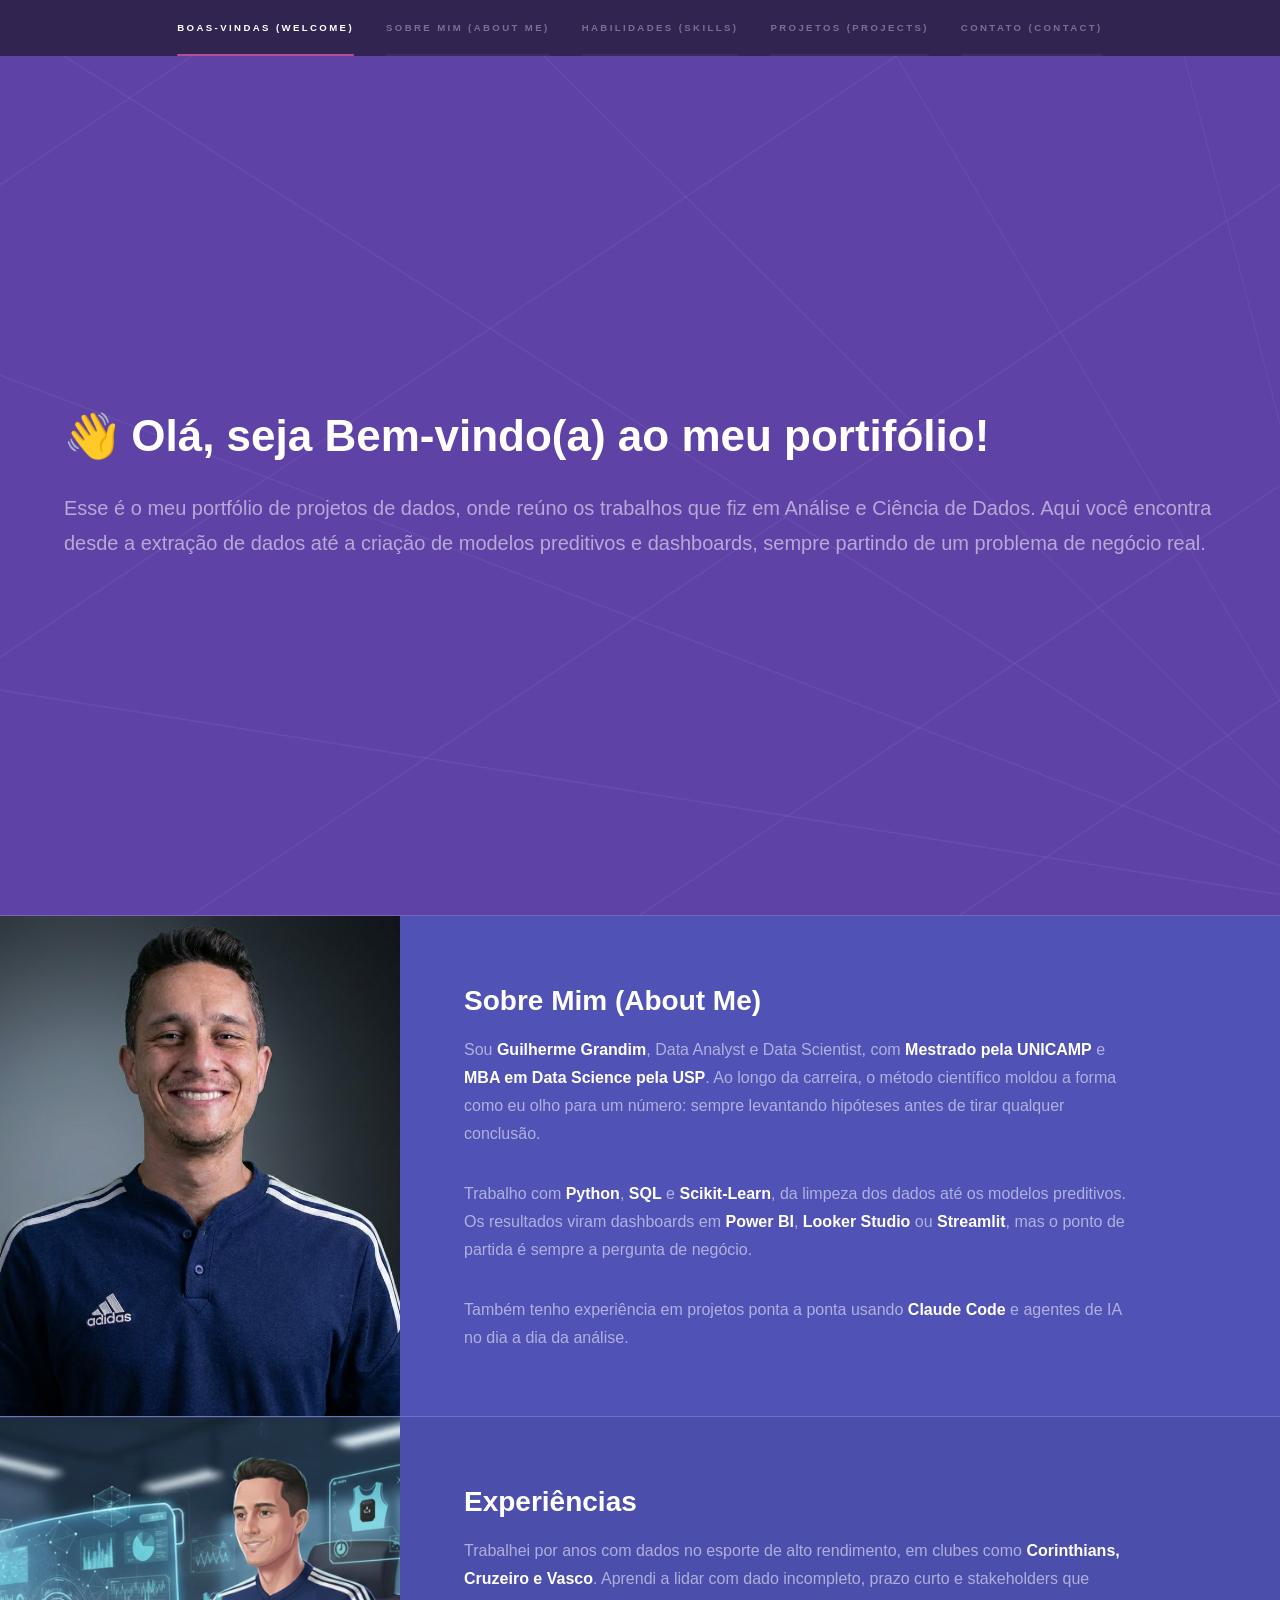
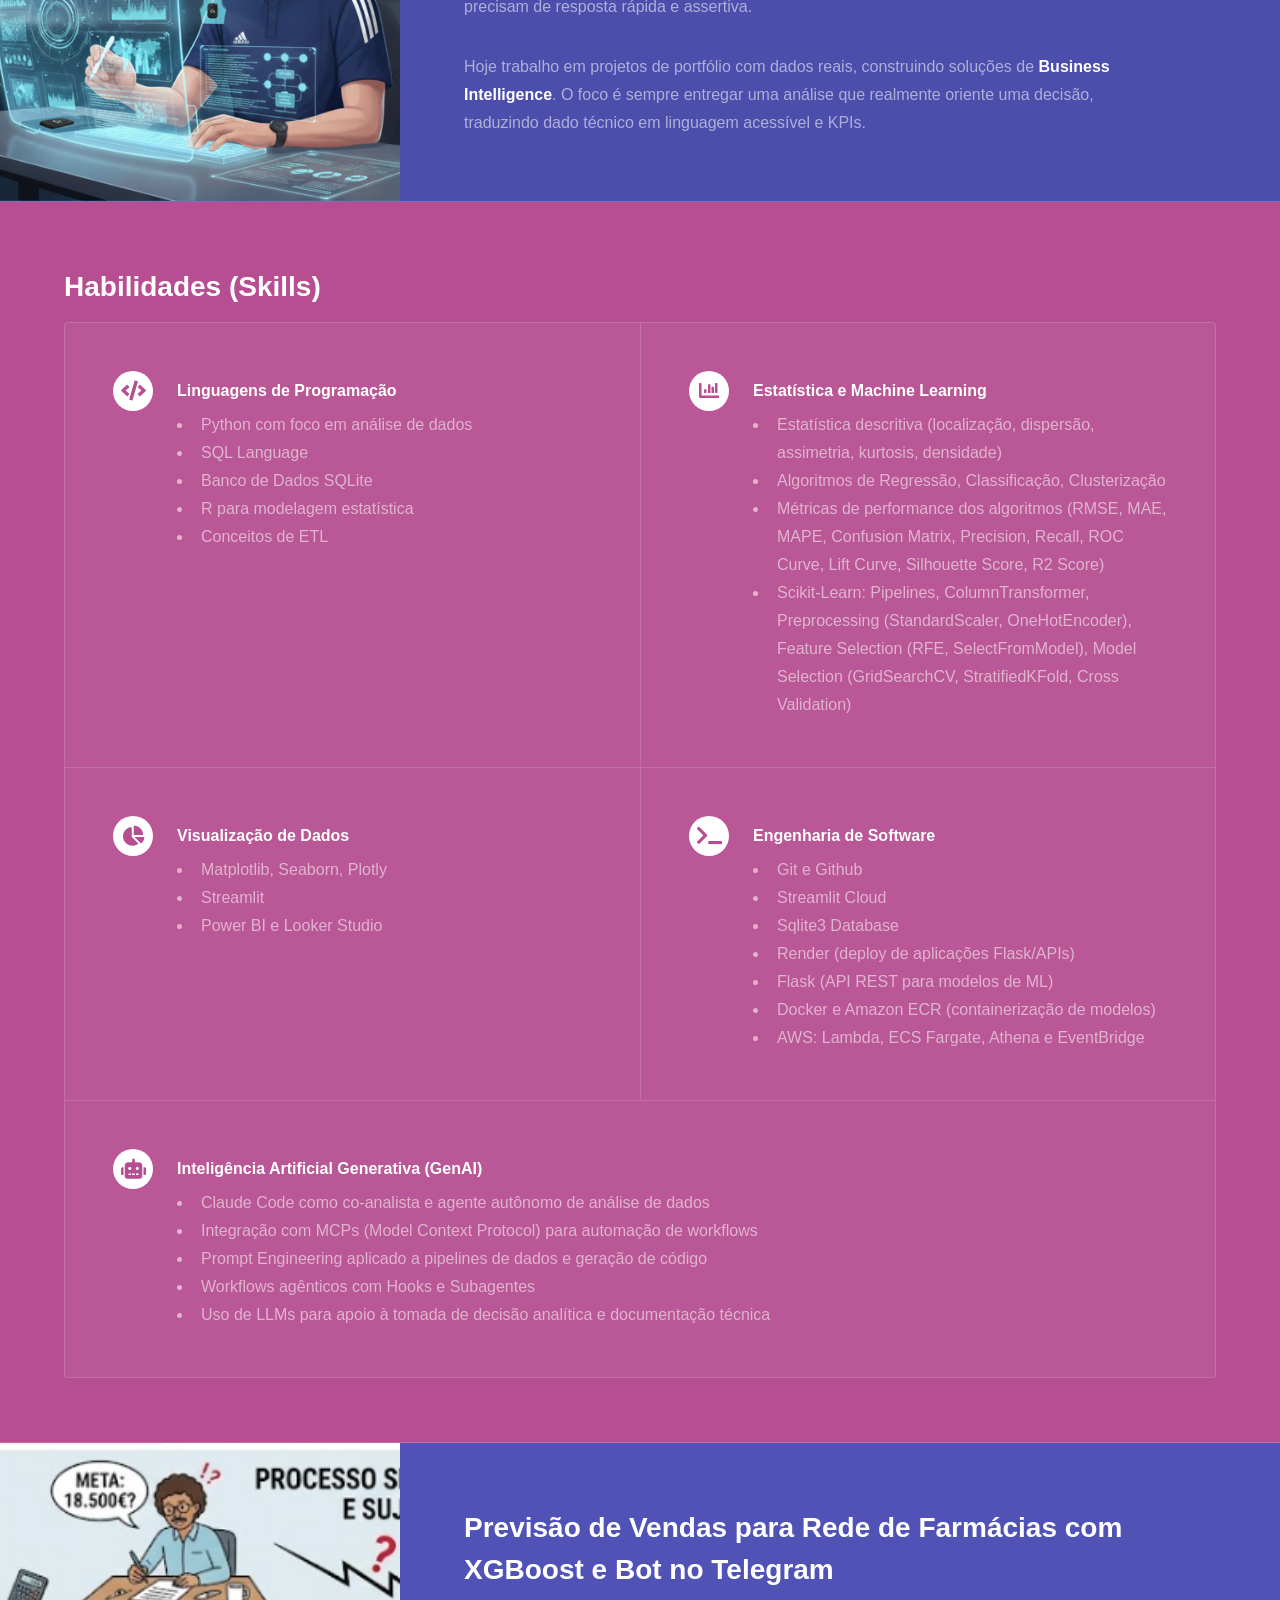
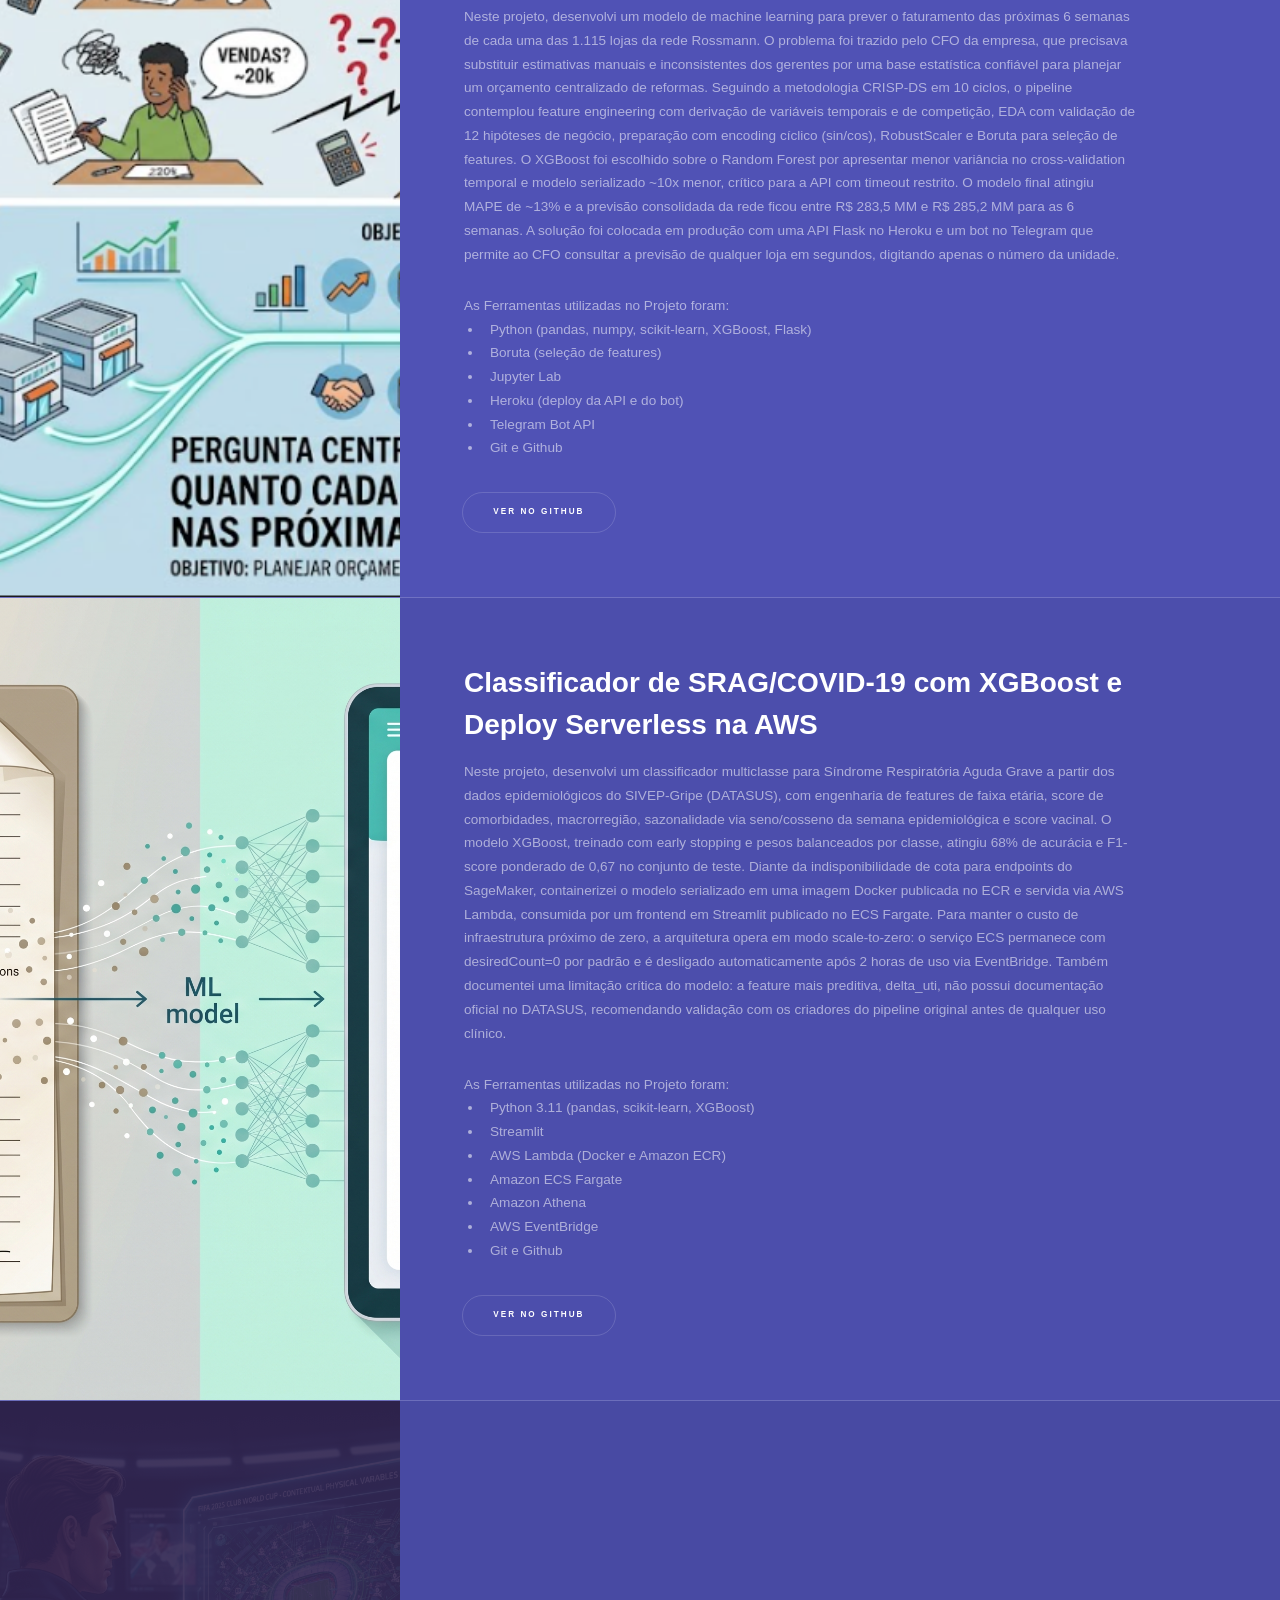
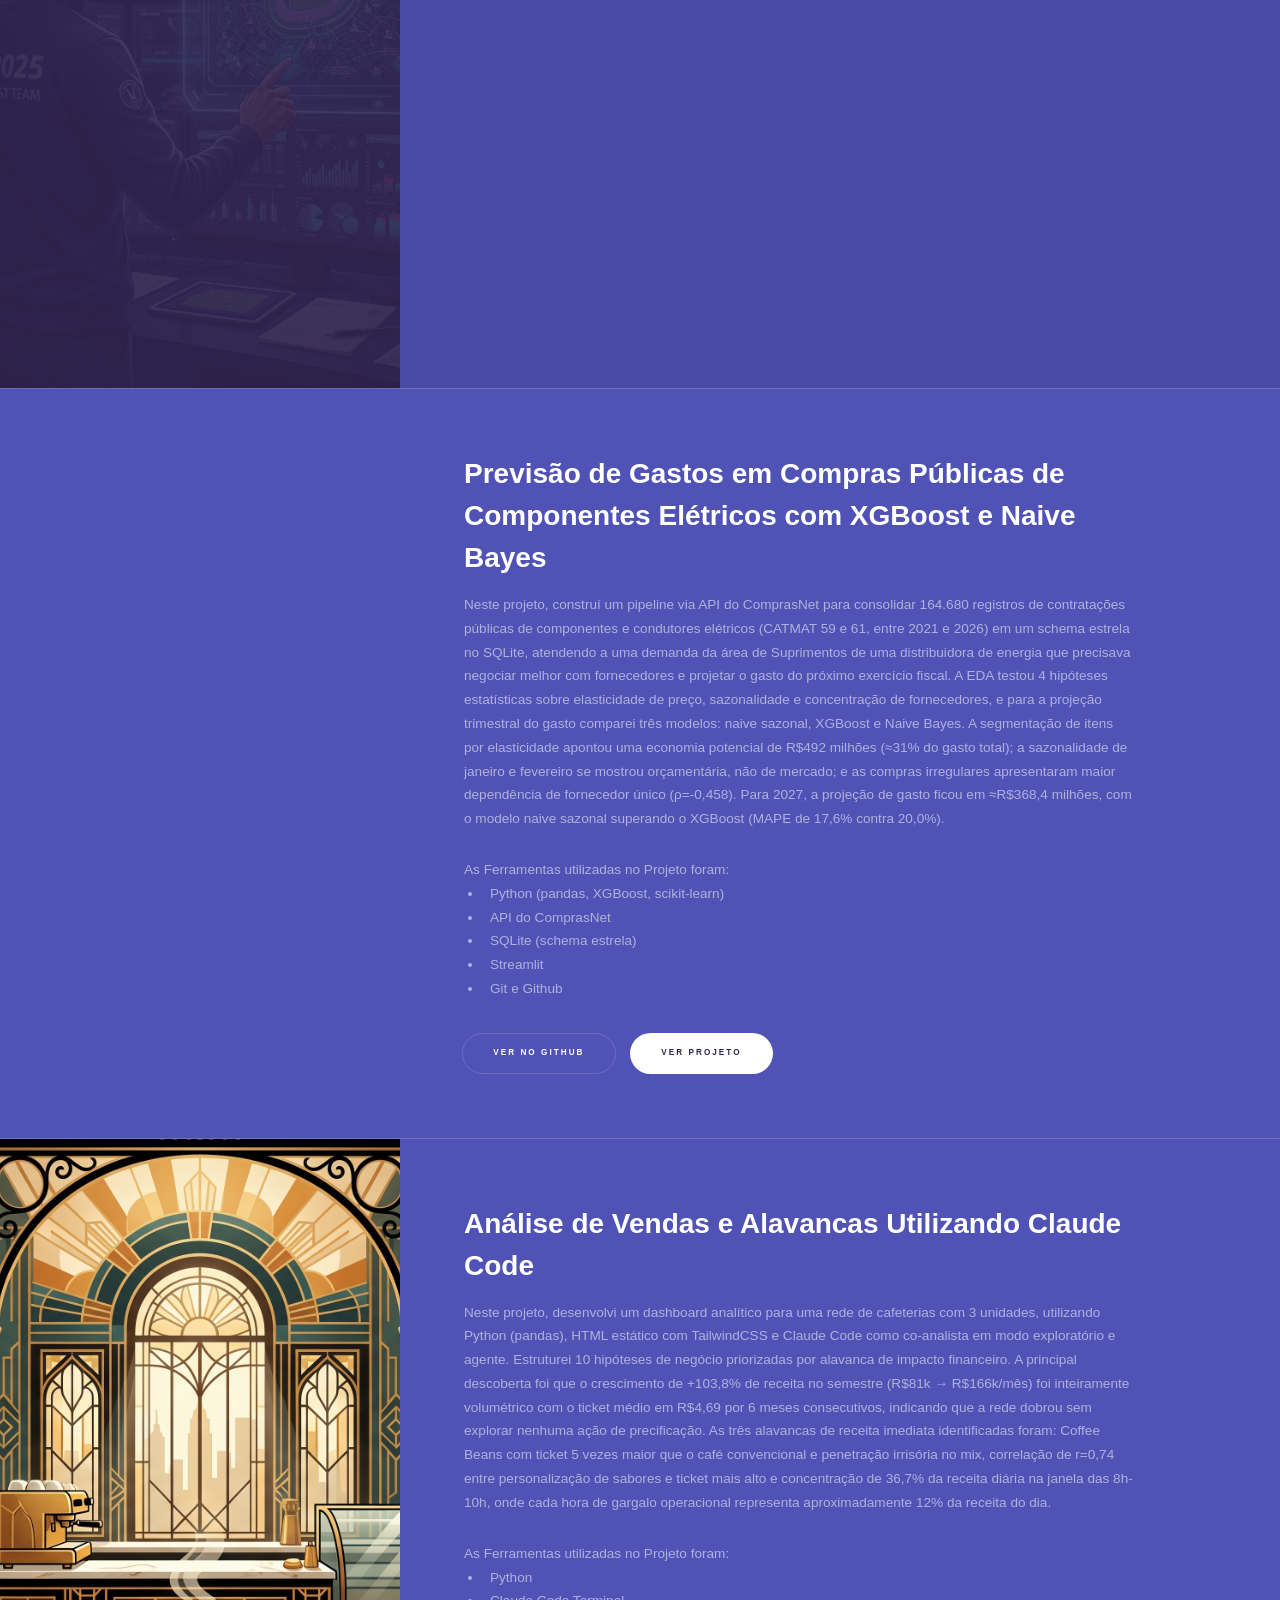
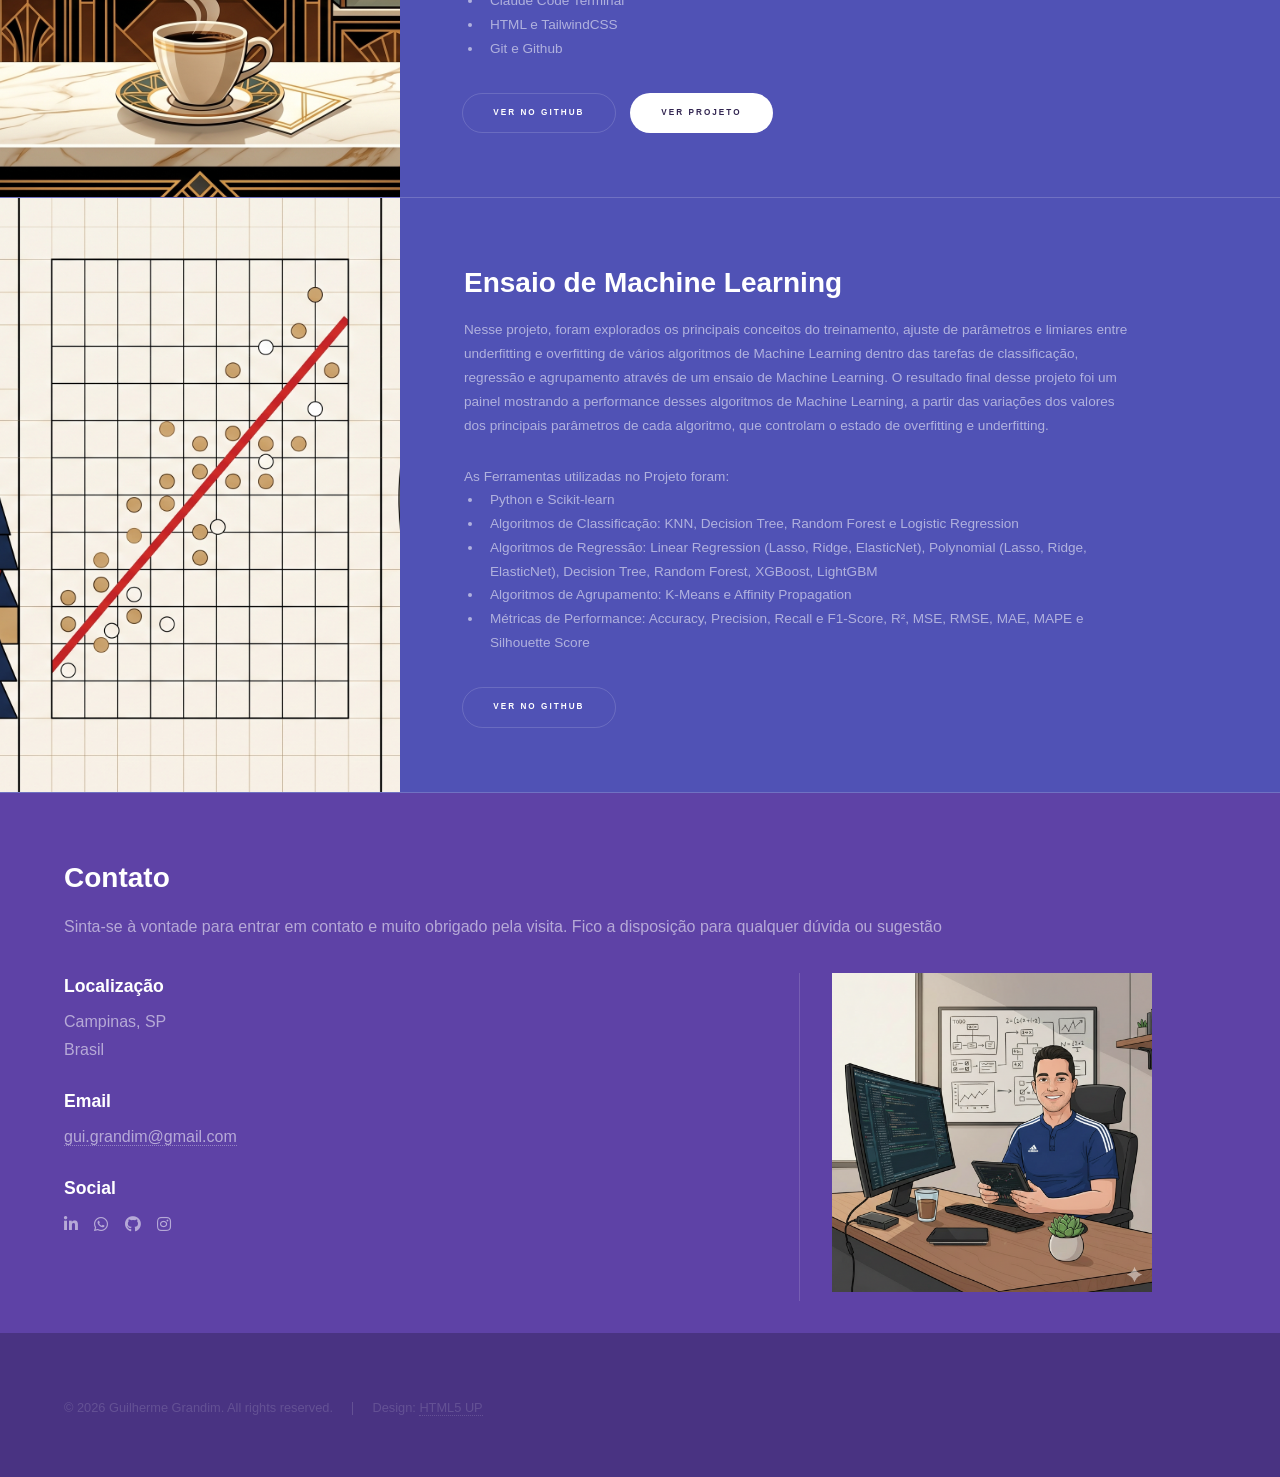
==== commit a6a6c340: "Reordena projetos conforme README, adiciona projeto de compras públicas e corrige pequenos erros de " ====
--- a/index.html
+++ b/index.html
@@ -48,7 +48,7 @@
 					<section id="intro" class="wrapper style1 fullscreen fade-up">
 						<div class="inner">
 							<h1>👋 Olá, seja Bem-vindo(a) ao meu portifólio!</h1>
-																			<p>Esse é o meu portfólio de projetos de dados, onde reúno os trabalhos que fiz em Análise e Ciência de Dados. Aqui você encontra
+							<p>Esse é o meu portfólio de projetos de dados, onde reúno os trabalhos que fiz em Análise e Ciência de Dados. Aqui você encontra
 								desde a extração de dados até a criação de modelos preditivos e dashboards, sempre partindo de um problema de negócio real.</p>
 						</div>
 					</section>
@@ -145,6 +145,29 @@
 					<section id="three" class="wrapper style2 spotlights">
 
 						<section>
+							<a href="#" class="image"><img src="images/projeto05.png" alt="Previsão de vendas Rossmann Store Sales" data-position="center center" /></a>
+							<div class="content">
+								<div class="inner">
+									<h2>Previsão de Vendas para Rede de Farmácias com XGBoost e Bot no Telegram</h2>
+									<p>Neste projeto, desenvolvi um modelo de machine learning para prever o faturamento das próximas 6 semanas de cada uma das 1.115 lojas da rede Rossmann. O problema foi trazido pelo CFO da empresa, que precisava substituir estimativas manuais e inconsistentes dos gerentes por uma base estatística confiável para planejar um orçamento centralizado de reformas. Seguindo a metodologia CRISP-DS em 10 ciclos, o pipeline contemplou feature engineering com derivação de variáveis temporais e de competição, EDA com validação de 12 hipóteses de negócio, preparação com encoding cíclico (sin/cos), RobustScaler e Boruta para seleção de features. O XGBoost foi escolhido sobre o Random Forest por apresentar menor variância no cross-validation temporal e modelo serializado ~10x menor, crítico para a API com timeout restrito. O modelo final atingiu MAPE de ~13% e a previsão consolidada da rede ficou entre R$ 283,5 MM e R$ 285,2 MM para as 6 semanas. A solução foi colocada em produção com uma API Flask no Heroku e um bot no Telegram que permite ao CFO consultar a previsão de qualquer loja em segundos, digitando apenas o número da unidade.</p>
+									<p style="margin-bottom: 0;">As Ferramentas utilizadas no Projeto foram:</p>
+									<ul style="margin-top: 0; padding-left: 1.2em;">
+										<li>Python (pandas, numpy, scikit-learn, XGBoost, Flask)</li>
+										<li>Boruta (seleção de features)</li>
+										<li>Jupyter Lab</li>
+										<li>Heroku (deploy da API e do bot)</li>
+										<li>Telegram Bot API</li>
+										<li>Git e Github</li>
+									</ul>
+
+									<ul class="actions">
+										<li><a href="https://github.com/guigrandim/rossmann_store_sales" class="button">Ver no GitHub</a></li>
+									</ul>
+								</div>
+							</div>
+						</section>
+
+						<section>
 							<a href="#" class="image"><img src="images/projeto06.png" alt="Classificador de Síndrome Respiratória Aguda Grave (SRAG/COVID-19)" data-position="center center" /></a>
 							<div class="content">
 								<div class="inner">
@@ -169,29 +192,6 @@
 						</section>
 
 						<section>
-							<a href="#" class="image"><img src="images/projeto05.png" alt="Previsão de vendas Rossmann Store Sales" data-position="center center" /></a>
-							<div class="content">
-								<div class="inner">
-									<h2>Previsão de Vendas para Rede de Farmácias com XGBoost e Bot no Telegram</h2>
-									<p>Neste projeto, desenvolvi um modelo de machine learning para prever o faturamento das próximas 6 semanas de cada uma das 1.115 lojas da rede Rossmann. O problema foi trazido pelo CFO da empresa, que precisava substituir estimativas manuais e inconsistentes dos gerentes por uma base estatística confiável para planejar um orçamento centralizado de reformas. Seguindo a metodologia CRISP-DS em 10 ciclos, o pipeline contemplou feature engineering com derivação de variáveis temporais e de competição, EDA com validação de 12 hipóteses de negócio, preparação com encoding cíclico (sin/cos), RobustScaler e Boruta para seleção de features. O XGBoost foi escolhido sobre o Random Forest por apresentar menor variância no cross-validation temporal e modelo serializado ~10x menor, crítico para a API com timeout restrito. O modelo final atingiu MAPE de ~13% e a previsão consolidada da rede ficou entre R$ 283,5 MM e R$ 285,2 MM para as 6 semanas. A solução foi colocada em produção com uma API Flask no Heroku e um bot no Telegram que permite ao CFO consultar a previsão de qualquer loja em segundos, digitando apenas o número da unidade.</p>
-									<p style="margin-bottom: 0;">As Ferramentas utilizadas no Projeto foram:</p>
-									<ul style="margin-top: 0; padding-left: 1.2em;">
-										<li>Python (pandas, numpy, scikit-learn, XGBoost, Flask)</li>
-										<li>Boruta (seleção de features)</li>
-										<li>Jupyter Lab</li>
-										<li>Heroku (deploy da API e do bot)</li>
-										<li>Telegram Bot API</li>
-										<li>Git e Github</li>
-									</ul>
-
-									<ul class="actions">
-										<li><a href="https://github.com/guigrandim/rossmann_store_sales" class="button">Ver no GitHub</a></li>
-									</ul>
-								</div>
-							</div>
-						</section>
-
-						<section>
 							<a href="#" class="image"><img src="images/projeto02.png" alt="Dashboard de vendas para empresa de videogame" data-position="center center" /></a>
 							<div class="content">
 								<div class="inner">
@@ -218,6 +218,29 @@
 						</section>
 
 						<section>
+							<a href="#" class="image"><img src="images/projeto07.png" alt="Análise de compras públicas de componentes elétricos" data-position="top center" /></a>
+							<div class="content">
+								<div class="inner">
+									<h2>Previsão de Gastos em Compras Públicas de Componentes Elétricos com XGBoost e Naive Bayes</h2>
+									<p>Neste projeto, construí um pipeline via API do ComprasNet para consolidar 164.680 registros de contratações públicas de componentes e condutores elétricos (CATMAT 59 e 61, entre 2021 e 2026) em um schema estrela no SQLite, atendendo a uma demanda da área de Suprimentos de uma distribuidora de energia que precisava negociar melhor com fornecedores e projetar o gasto do próximo exercício fiscal. A EDA testou 4 hipóteses estatísticas sobre elasticidade de preço, sazonalidade e concentração de fornecedores, e para a projeção trimestral do gasto comparei três modelos: naive sazonal, XGBoost e Naive Bayes. A segmentação de itens por elasticidade apontou uma economia potencial de R$492 milhões (≈31% do gasto total); a sazonalidade de janeiro e fevereiro se mostrou orçamentária, não de mercado; e as compras irregulares apresentaram maior dependência de fornecedor único (ρ=-0,458). Para 2027, a projeção de gasto ficou em ≈R$368,4 milhões, com o modelo naive sazonal superando o XGBoost (MAPE de 17,6% contra 20,0%).</p>
+									<p style="margin-bottom: 0;">As Ferramentas utilizadas no Projeto foram:</p>
+									<ul style="margin-top: 0; padding-left: 1.2em;">
+										<li>Python (pandas, XGBoost, scikit-learn)</li>
+										<li>API do ComprasNet</li>
+										<li>SQLite (schema estrela)</li>
+										<li>Streamlit</li>
+										<li>Git e Github</li>
+									</ul>
+
+									<ul class="actions">
+										<li><a href="https://github.com/guigrandim/eletric_supply" class="button">Ver no GitHub</a></li>
+										<li><a href="https://eletricsupply.streamlit.app" class="button primary">Ver Projeto</a></li>
+									</ul>
+								</div>
+							</div>
+						</section>
+
+						<section>
 							<a href="#" class="image"><img src="images/projeto03.png" alt="Dashboard analítico para rede de cafeterias" data-position="center center" /></a>
 							<div class="content">
 								<div class="inner">
@@ -251,15 +274,15 @@
 										entre underfitting e overfitting de vários algoritmos de Machine Learning dentro das tarefas de classificação,
 										regressão e agrupamento através de um ensaio de Machine Learning. O resultado final desse projeto foi um painel
 										mostrando a performance desses algoritmos de Machine Learning, a partir das variações dos valores dos principais
-										parâmetros de cada algoritimo, que controlam o estado de overfitting e underfitting
+										parâmetros de cada algoritmo, que controlam o estado de overfitting e underfitting.
 									</p>
 									<p style="margin-bottom: 0;">As Ferramentas utilizadas no Projeto foram:</p>
 									<ul style="margin-top: 0; padding-left: 1.2em;">
 										<li>Python e Scikit-learn</li>
-										<li>Algoritimos de Classificação: KNN, Decision Tree, Random Forest e Logistic Regression</li>
-										<li>Algoritimos de Regressão: Linear Regression ( Lasso, Ridge, ElasticNet), Polynomial (Lasso, Ridge, ElasticNet), 
-											Decision Tree, Random Forest, XGBoost, LightGBM </li>
-										<li>Algoritimos de Agrupamento: K-Means e Affinity Propagation </li>
+										<li>Algoritmos de Classificação: KNN, Decision Tree, Random Forest e Logistic Regression</li>
+										<li>Algoritmos de Regressão: Linear Regression (Lasso, Ridge, ElasticNet), Polynomial (Lasso, Ridge, ElasticNet),
+											Decision Tree, Random Forest, XGBoost, LightGBM</li>
+										<li>Algoritmos de Agrupamento: K-Means e Affinity Propagation</li>
 										<li>Métricas de Performance: Accuracy, Precision, Recall e F1-Score, R², MSE, RMSE, MAE, MAPE e Silhouette Score</li>
 									</ul>
 
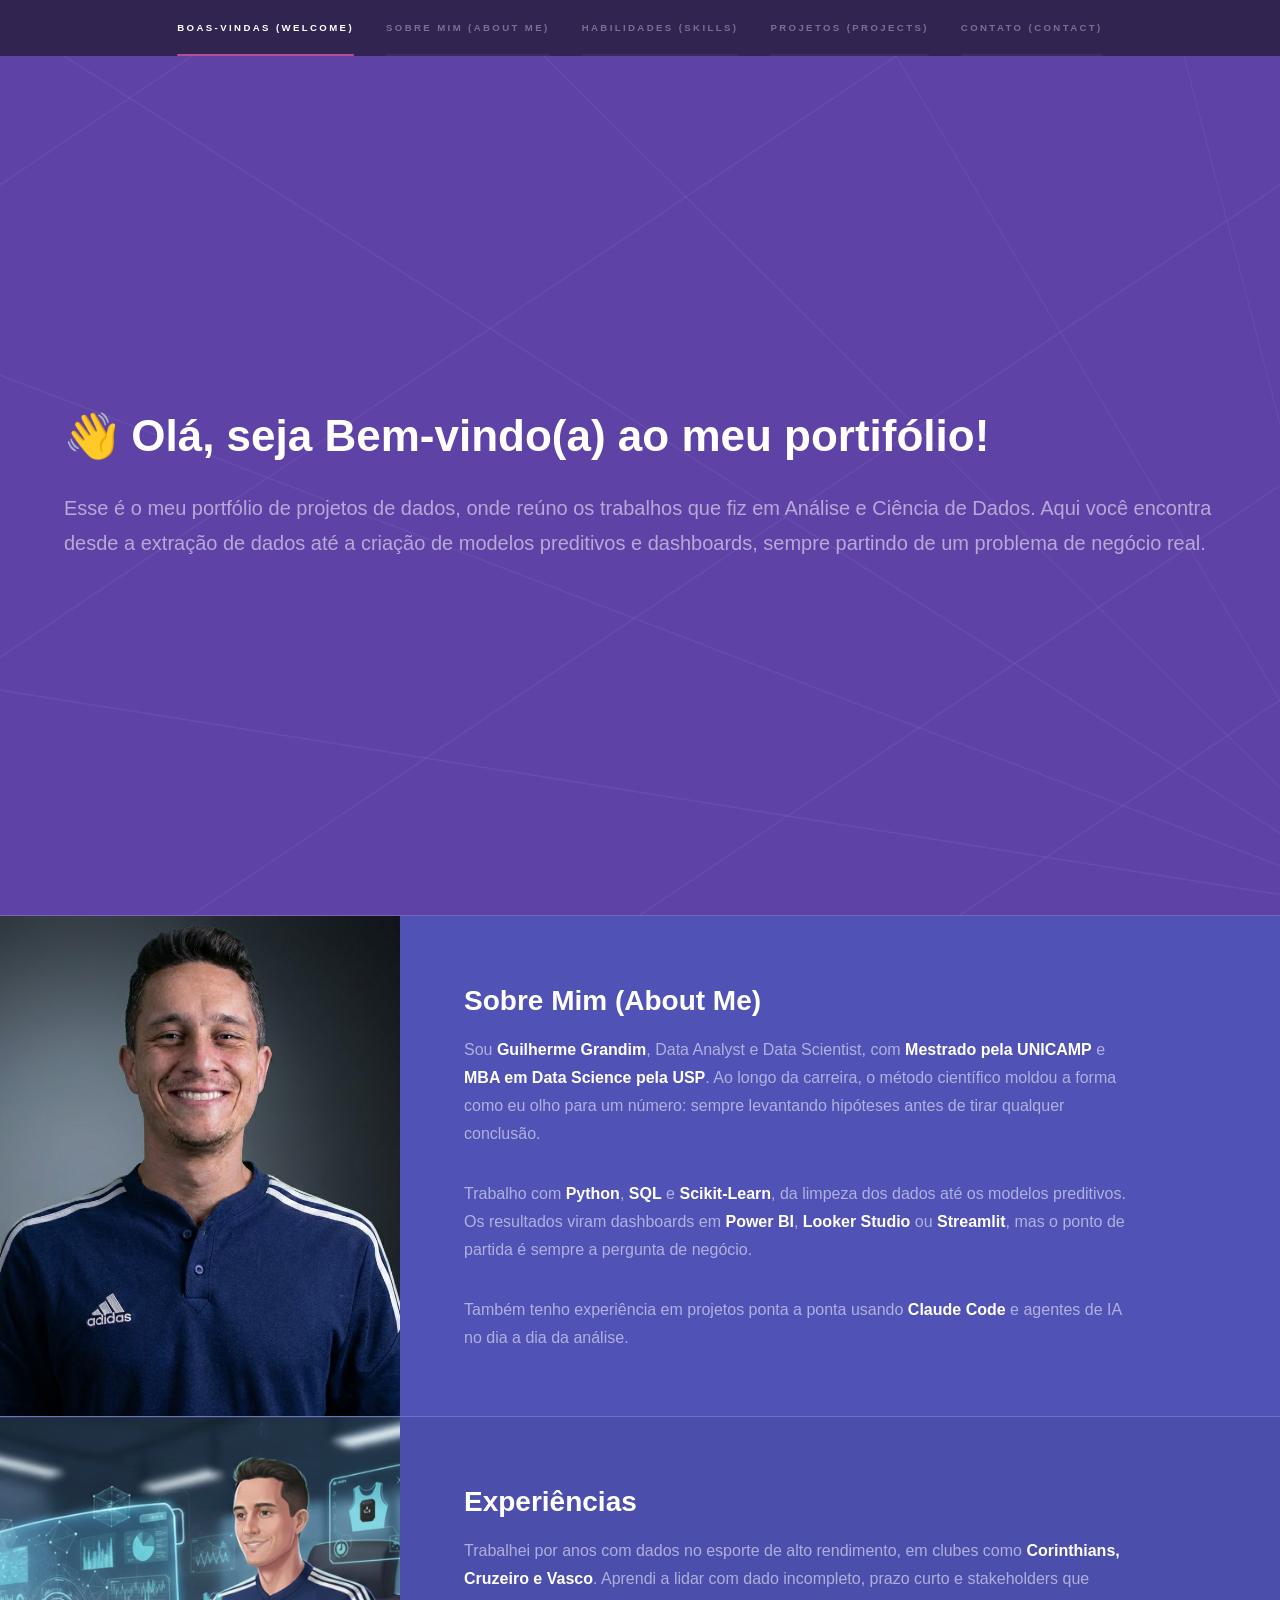
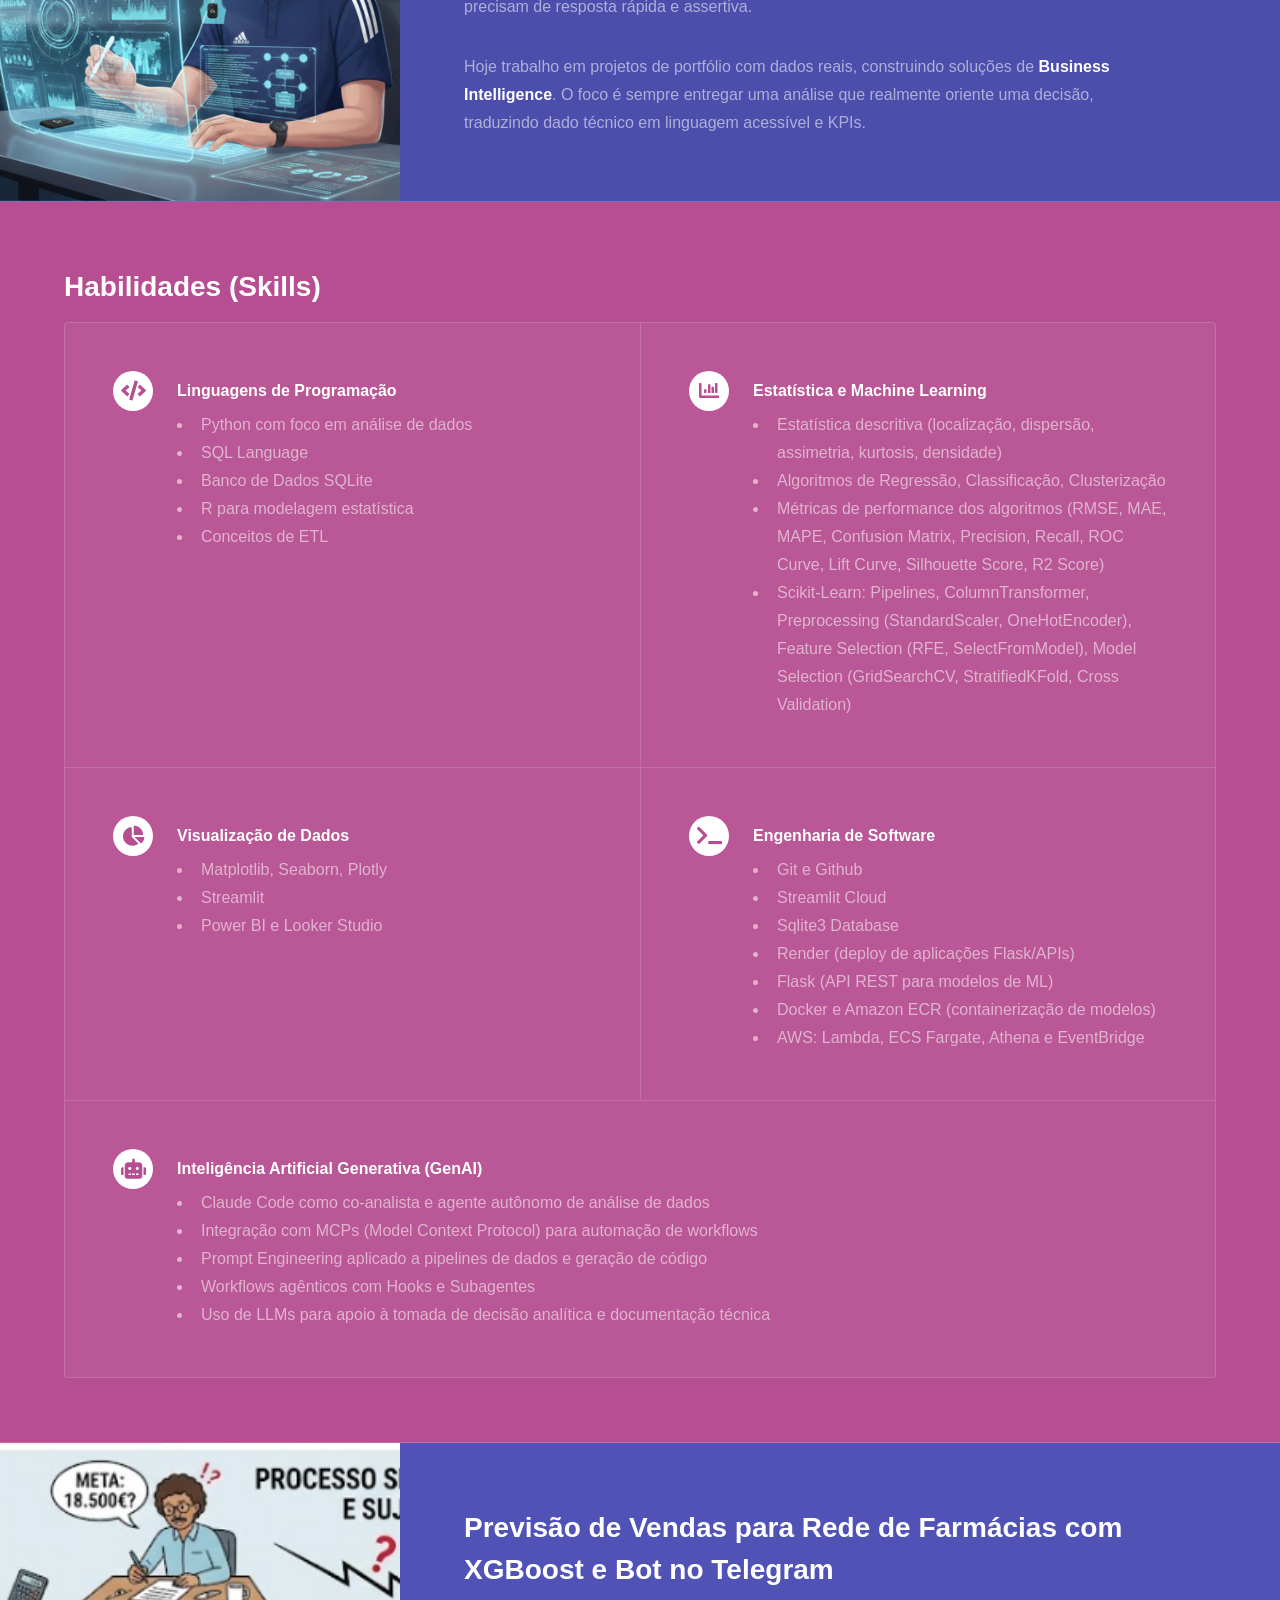
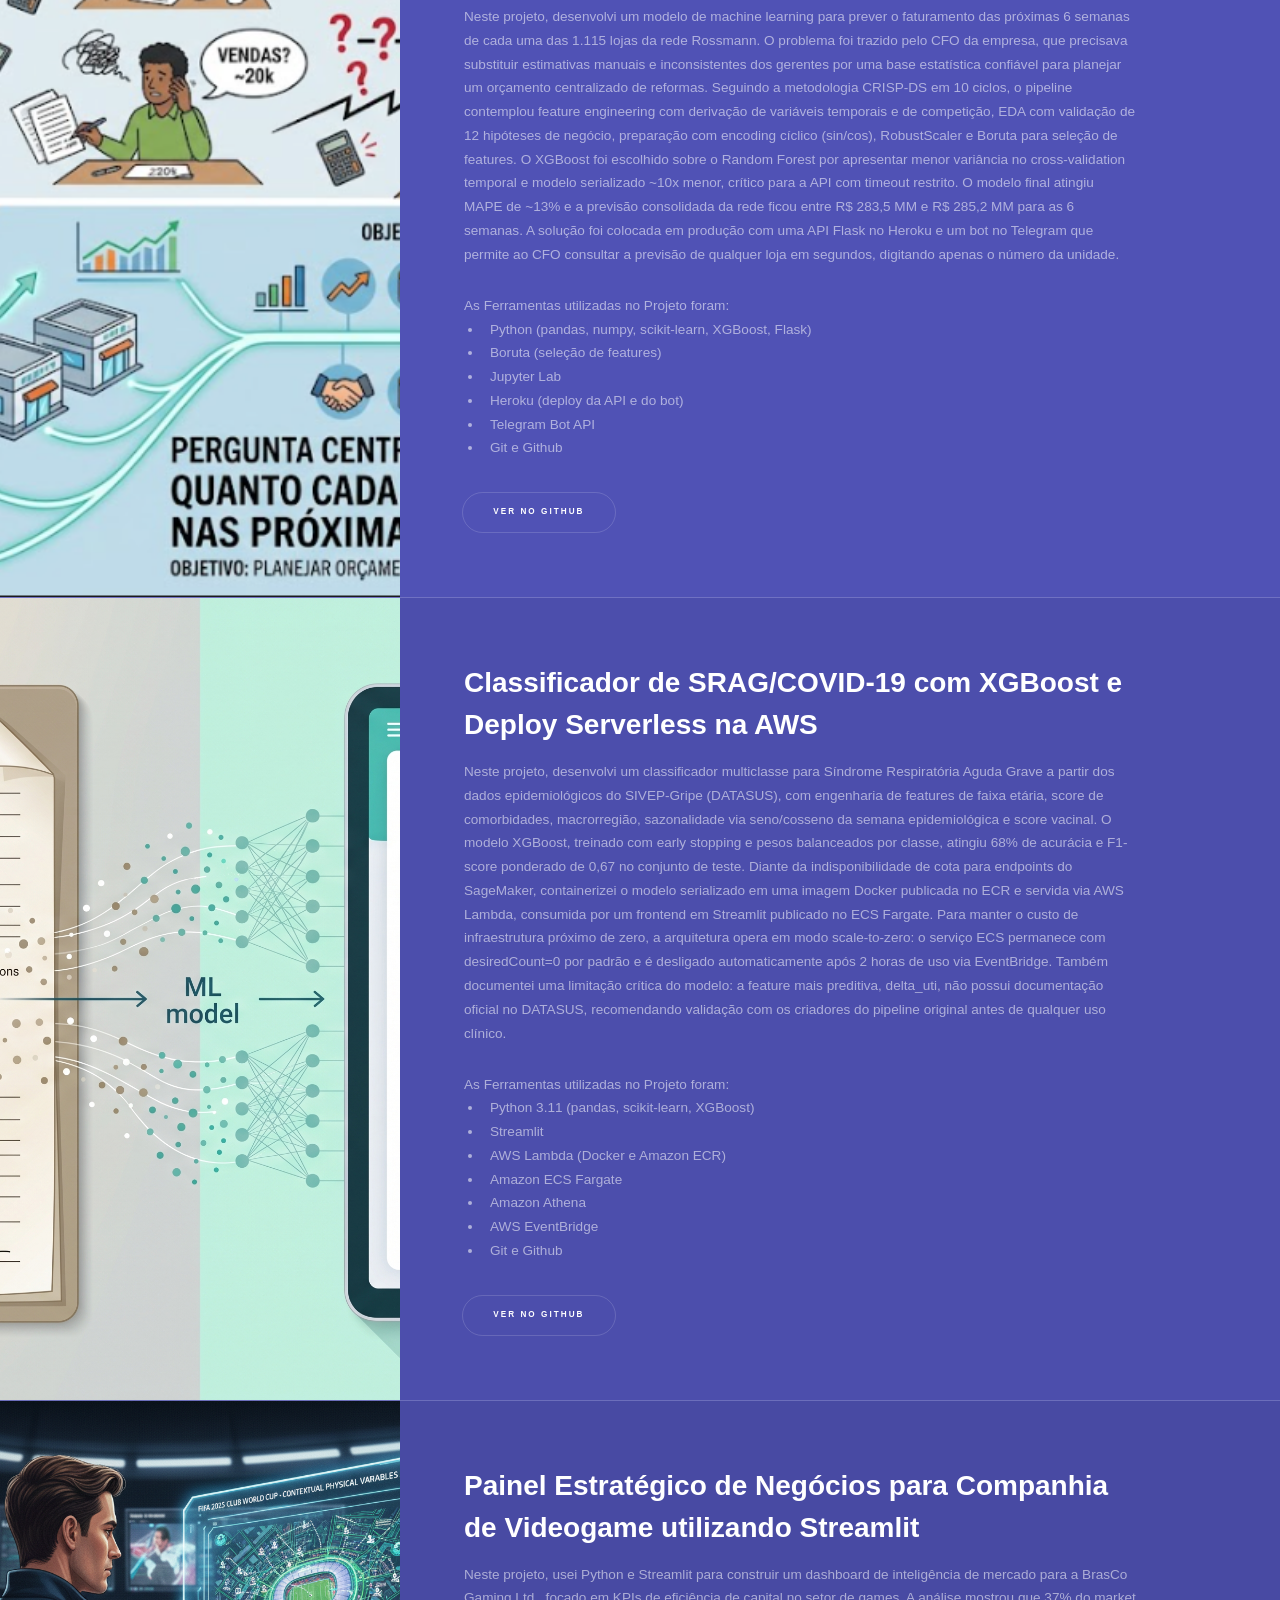
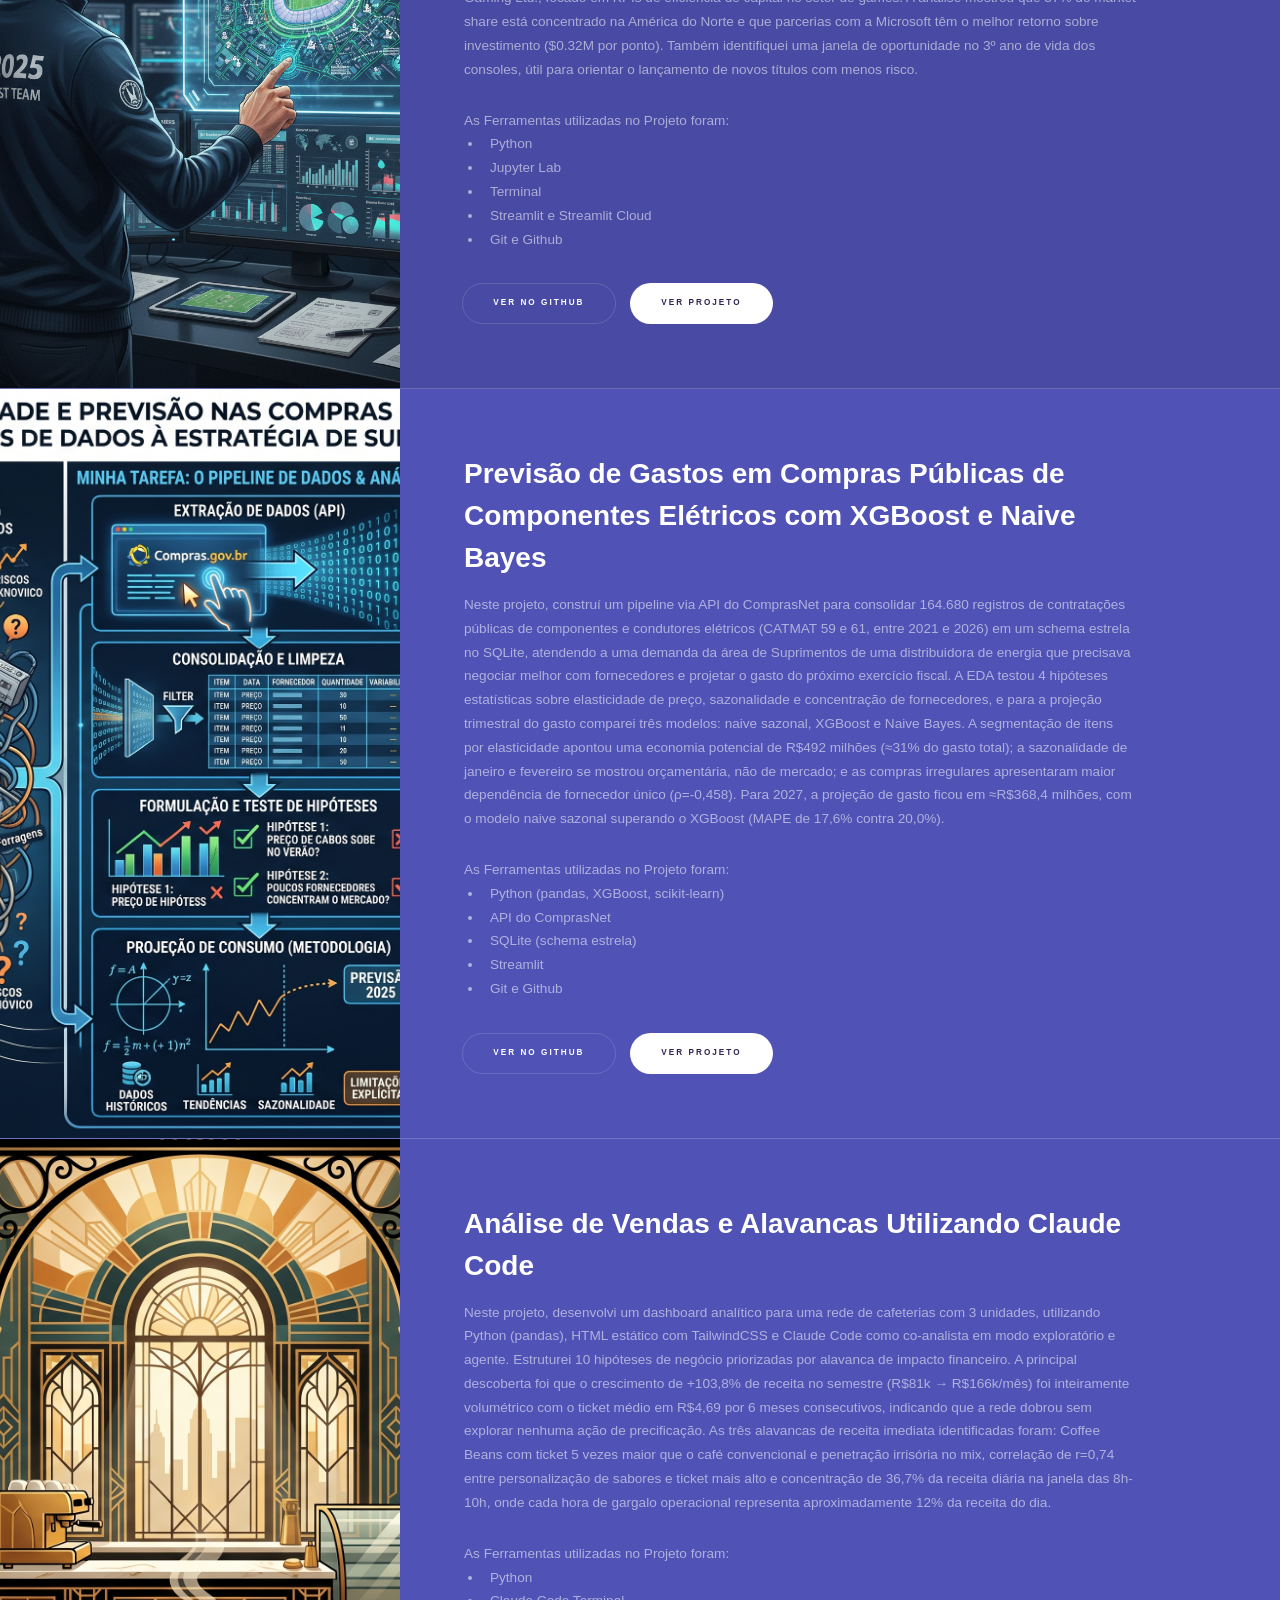
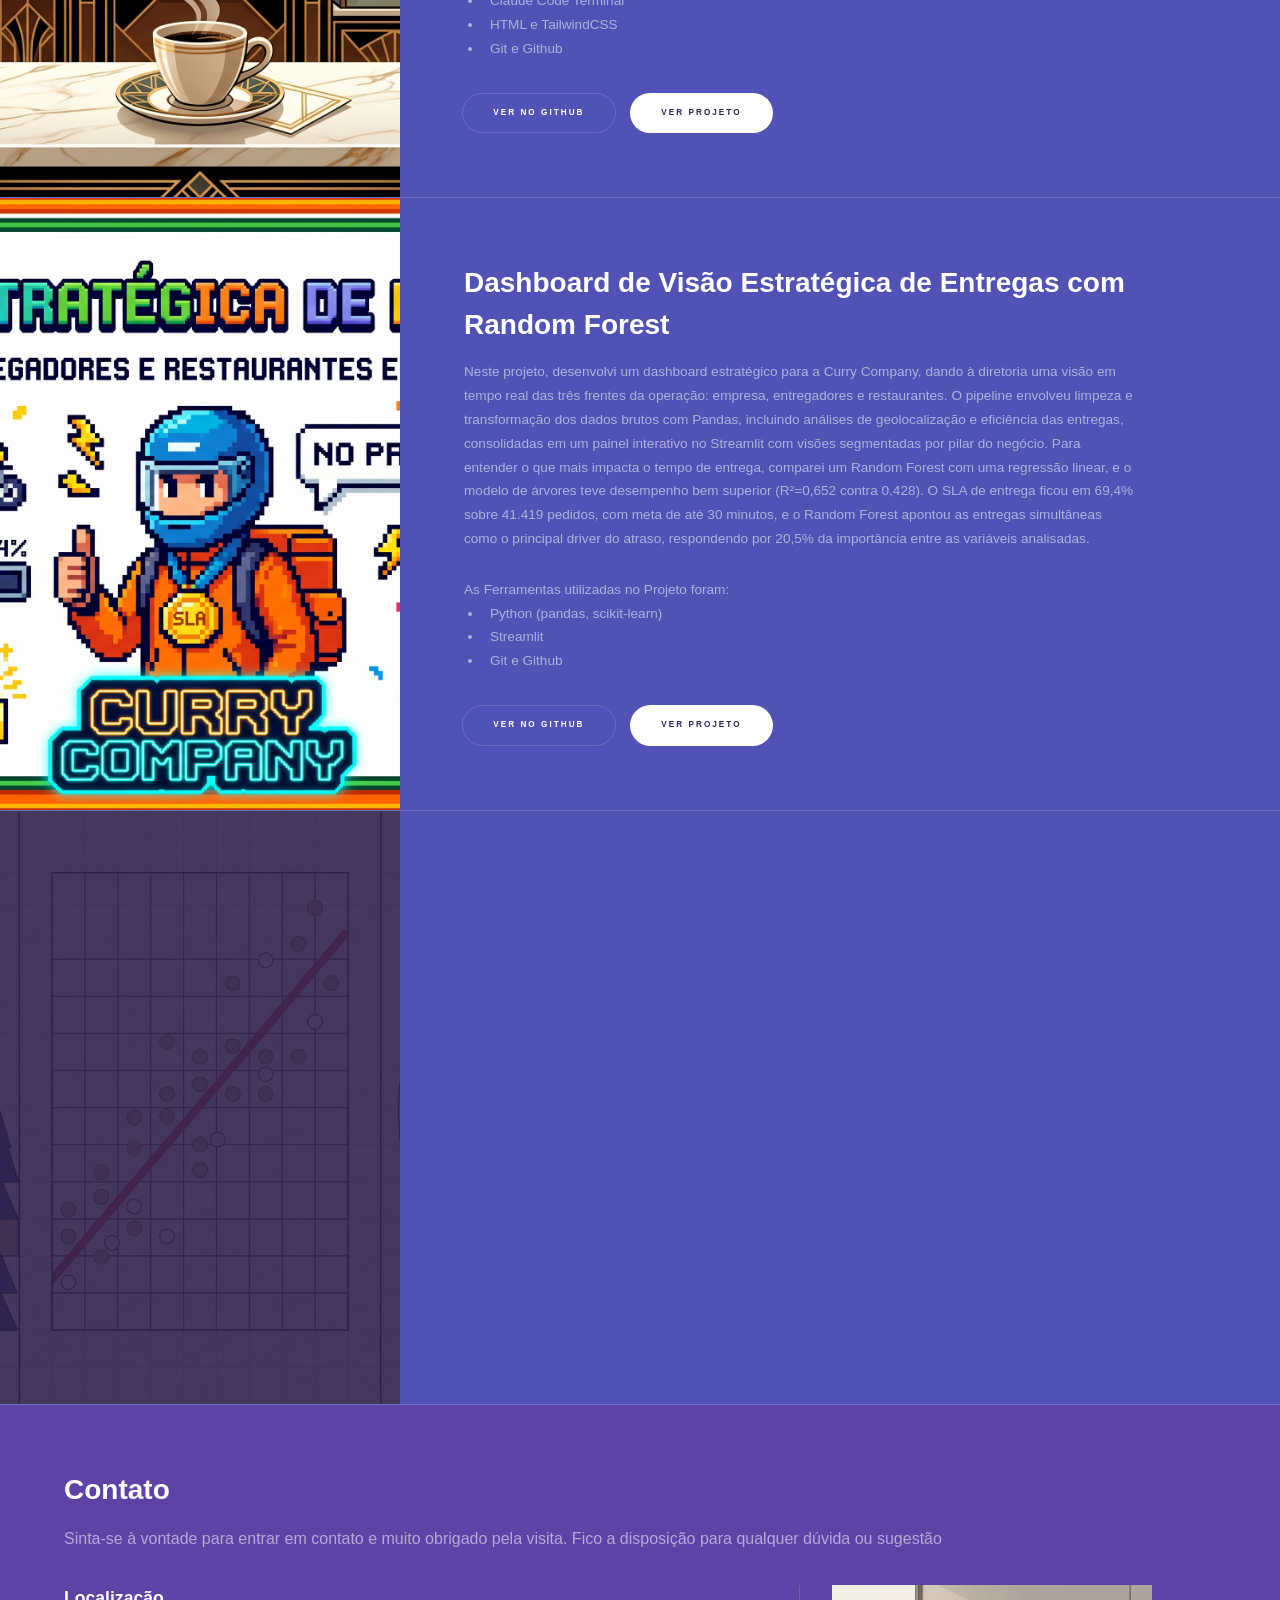
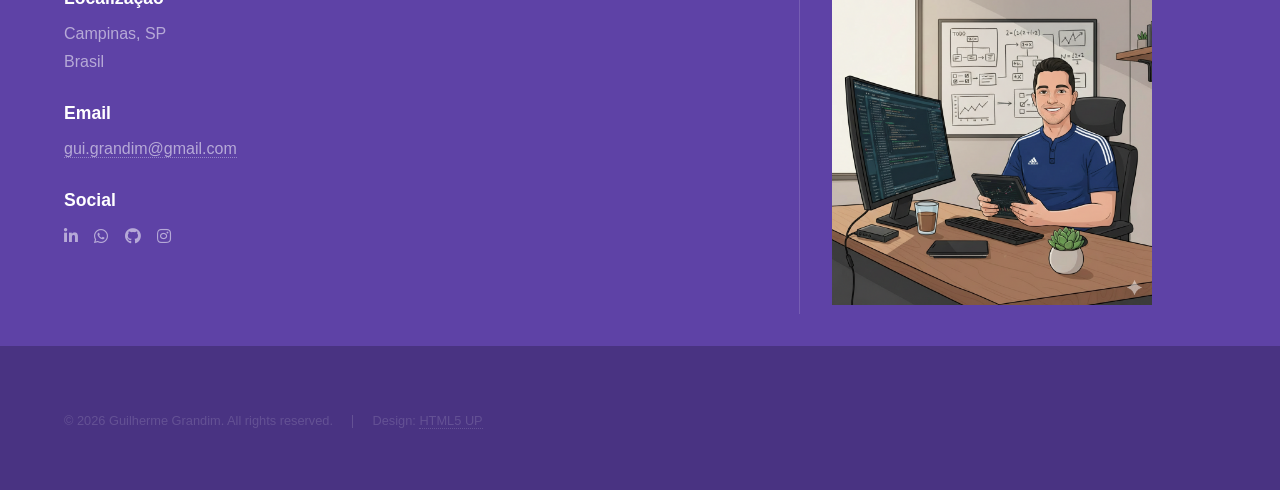
==== commit e6bd57e4: "Adiciona projeto Curry Company ao portfólio" ====
--- a/index.html
+++ b/index.html
@@ -266,6 +266,27 @@
 						</section>
 
 						<section>
+							<a href="#" class="image"><img src="images/projeto08.png" alt="Dashboard estratégico de entregas para a Curry Company" data-position="center center" /></a>
+							<div class="content">
+								<div class="inner">
+									<h2>Dashboard de Visão Estratégica de Entregas com Random Forest</h2>
+									<p>Neste projeto, desenvolvi um dashboard estratégico para a Curry Company, dando à diretoria uma visão em tempo real das três frentes da operação: empresa, entregadores e restaurantes. O pipeline envolveu limpeza e transformação dos dados brutos com Pandas, incluindo análises de geolocalização e eficiência das entregas, consolidadas em um painel interativo no Streamlit com visões segmentadas por pilar do negócio. Para entender o que mais impacta o tempo de entrega, comparei um Random Forest com uma regressão linear, e o modelo de árvores teve desempenho bem superior (R²=0,652 contra 0,428). O SLA de entrega ficou em 69,4% sobre 41.419 pedidos, com meta de até 30 minutos, e o Random Forest apontou as entregas simultâneas como o principal driver do atraso, respondendo por 20,5% da importância entre as variáveis analisadas.</p>
+									<p style="margin-bottom: 0;">As Ferramentas utilizadas no Projeto foram:</p>
+									<ul style="margin-top: 0; padding-left: 1.2em;">
+										<li>Python (pandas, scikit-learn)</li>
+										<li>Streamlit</li>
+										<li>Git e Github</li>
+									</ul>
+
+									<ul class="actions">
+										<li><a href="https://github.com/guigrandim/curry_company_project" class="button">Ver no GitHub</a></li>
+										<li><a href="https://currycompanyproject-ggsolutions.streamlit.app" class="button primary">Ver Projeto</a></li>
+									</ul>
+								</div>
+							</div>
+						</section>
+
+						<section>
 							<a href="#" class="image"><img src="images/projeto04.png" alt="Painel de ensaio de algoritmos de Machine Learning" data-position="center center" /></a>
 							<div class="content">
 								<div class="inner">
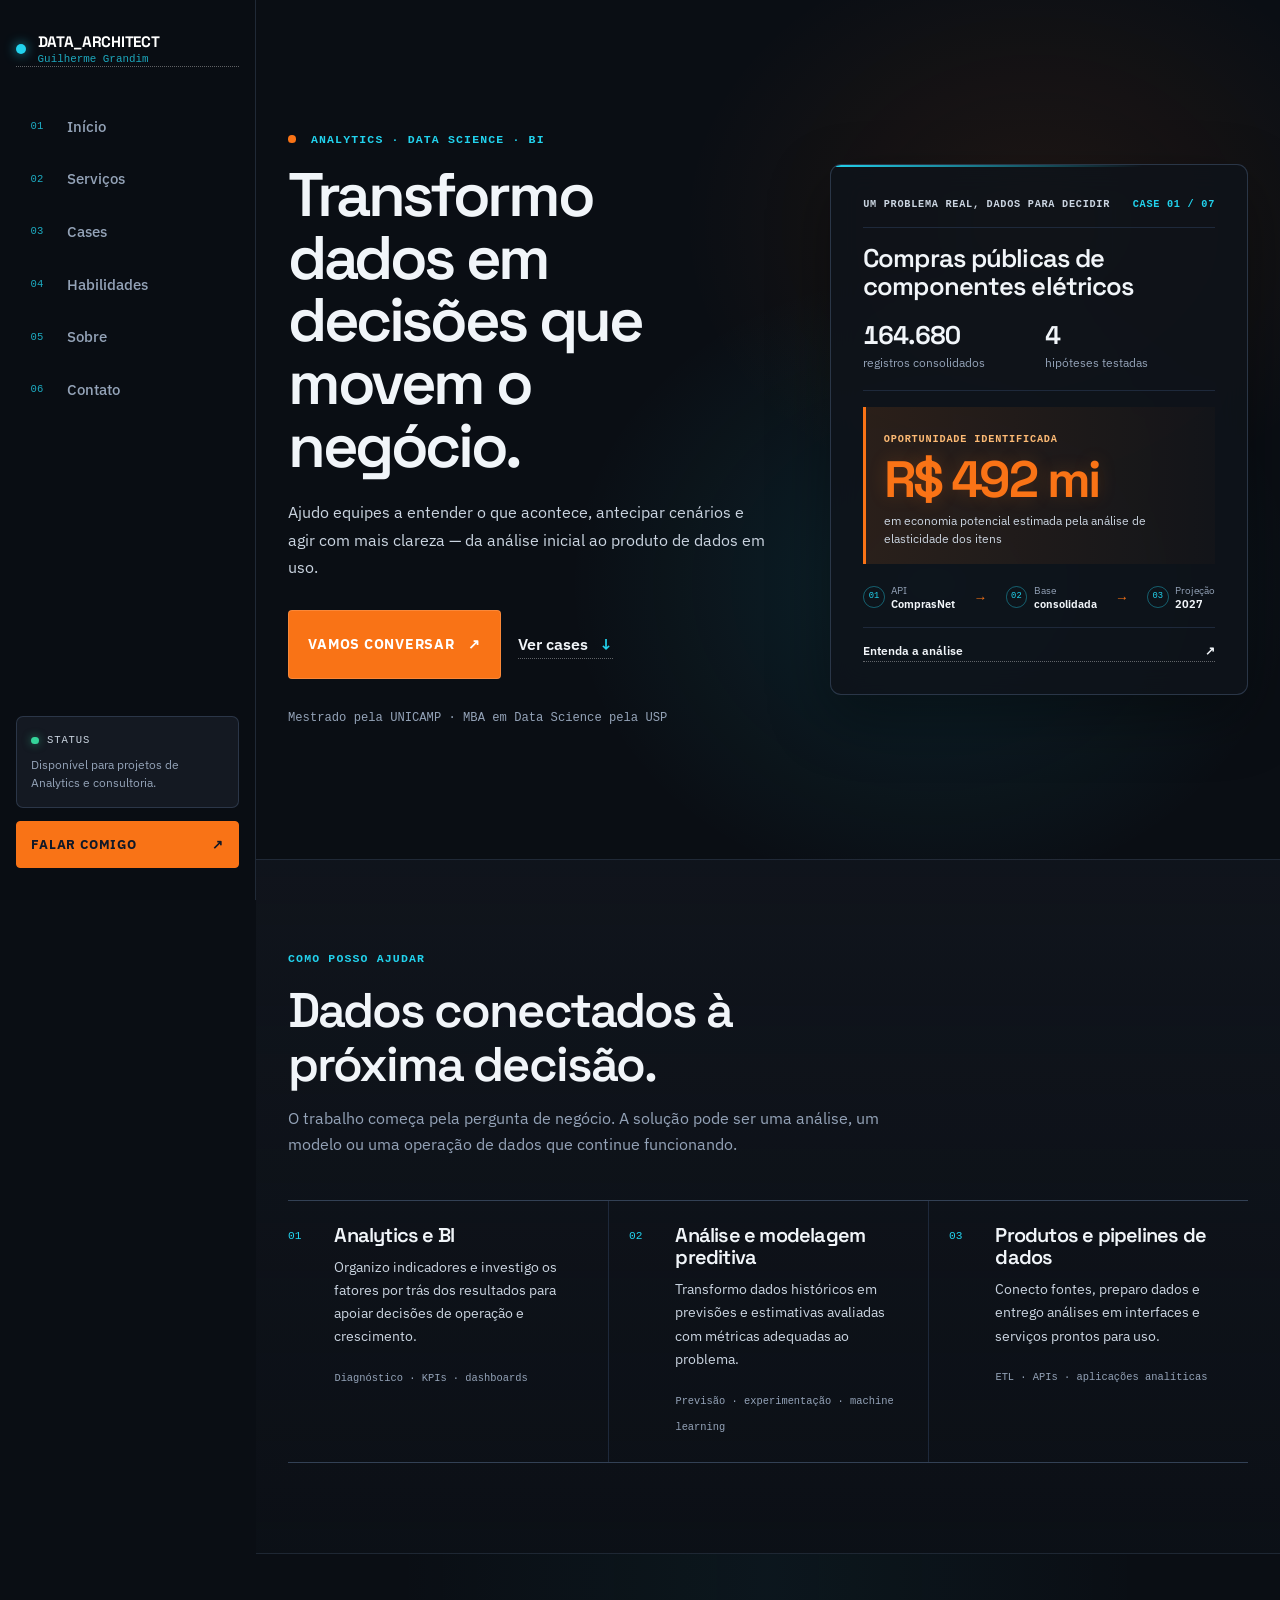
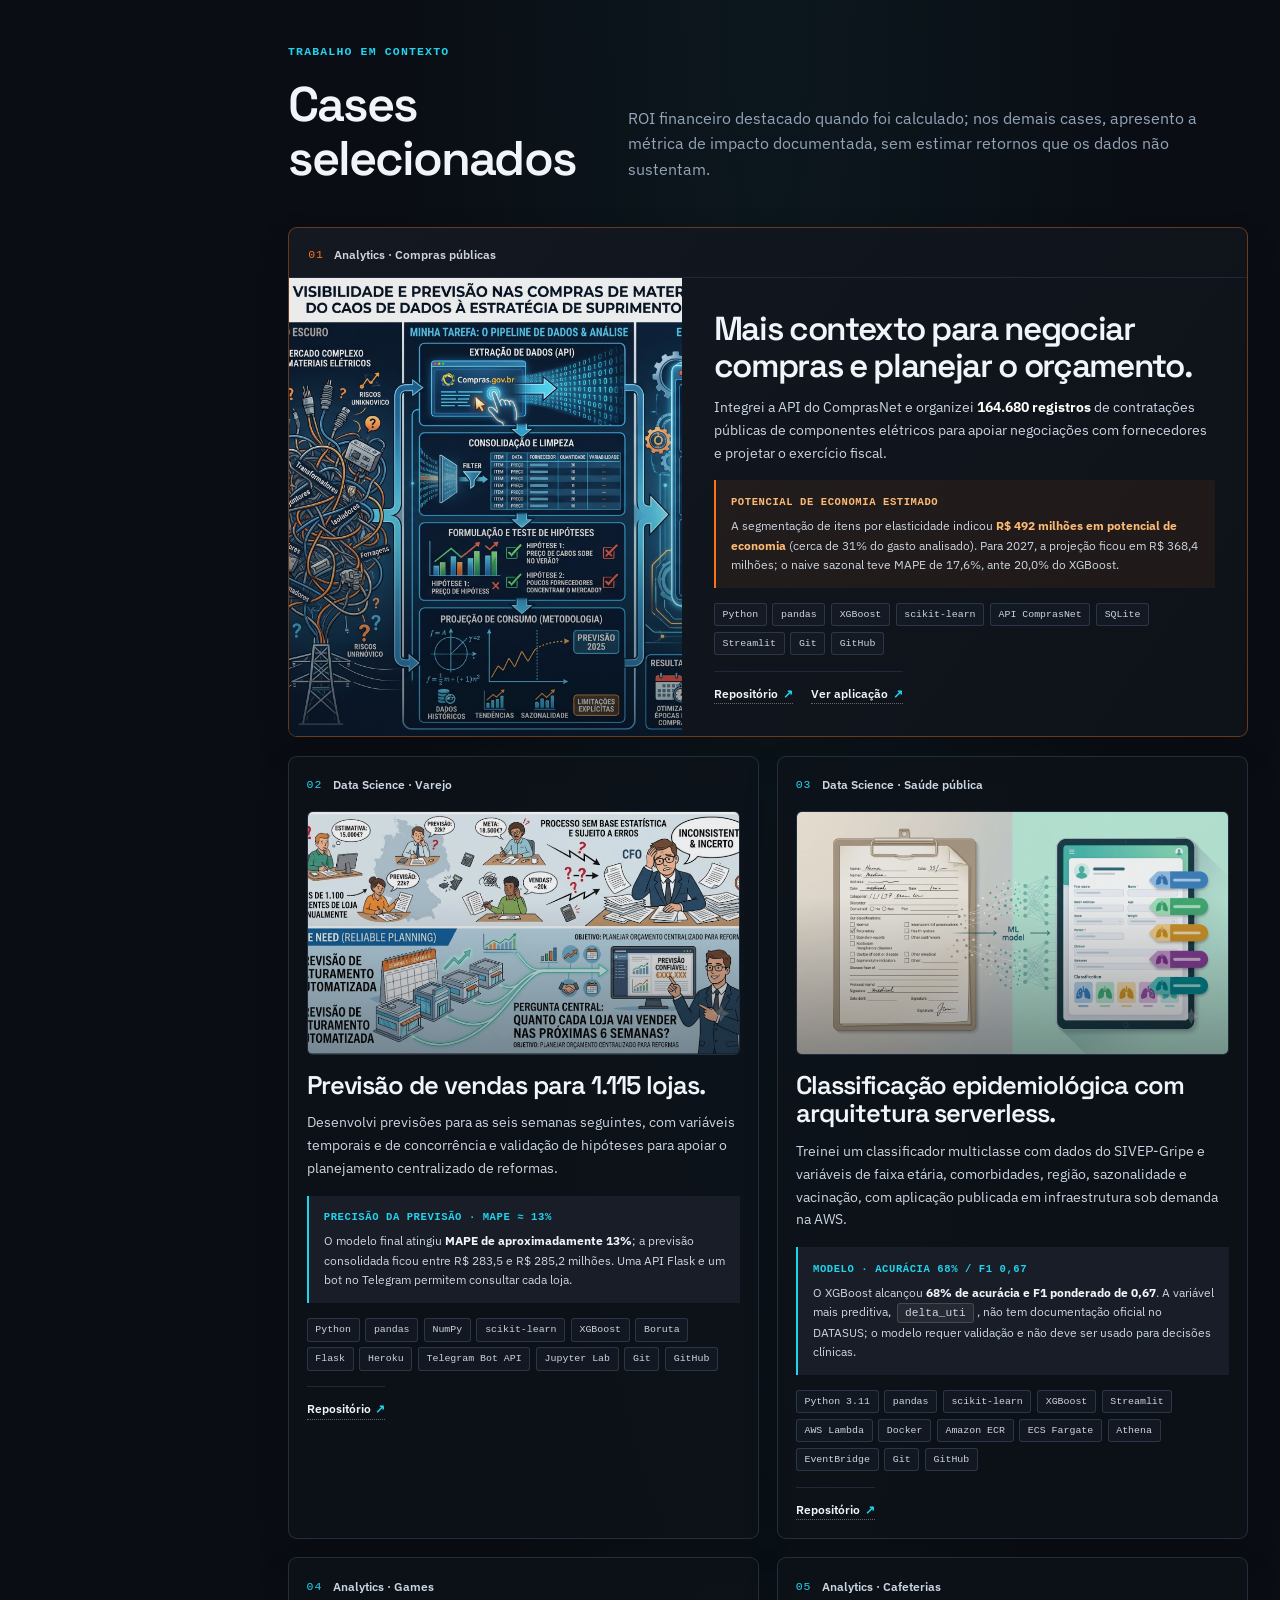
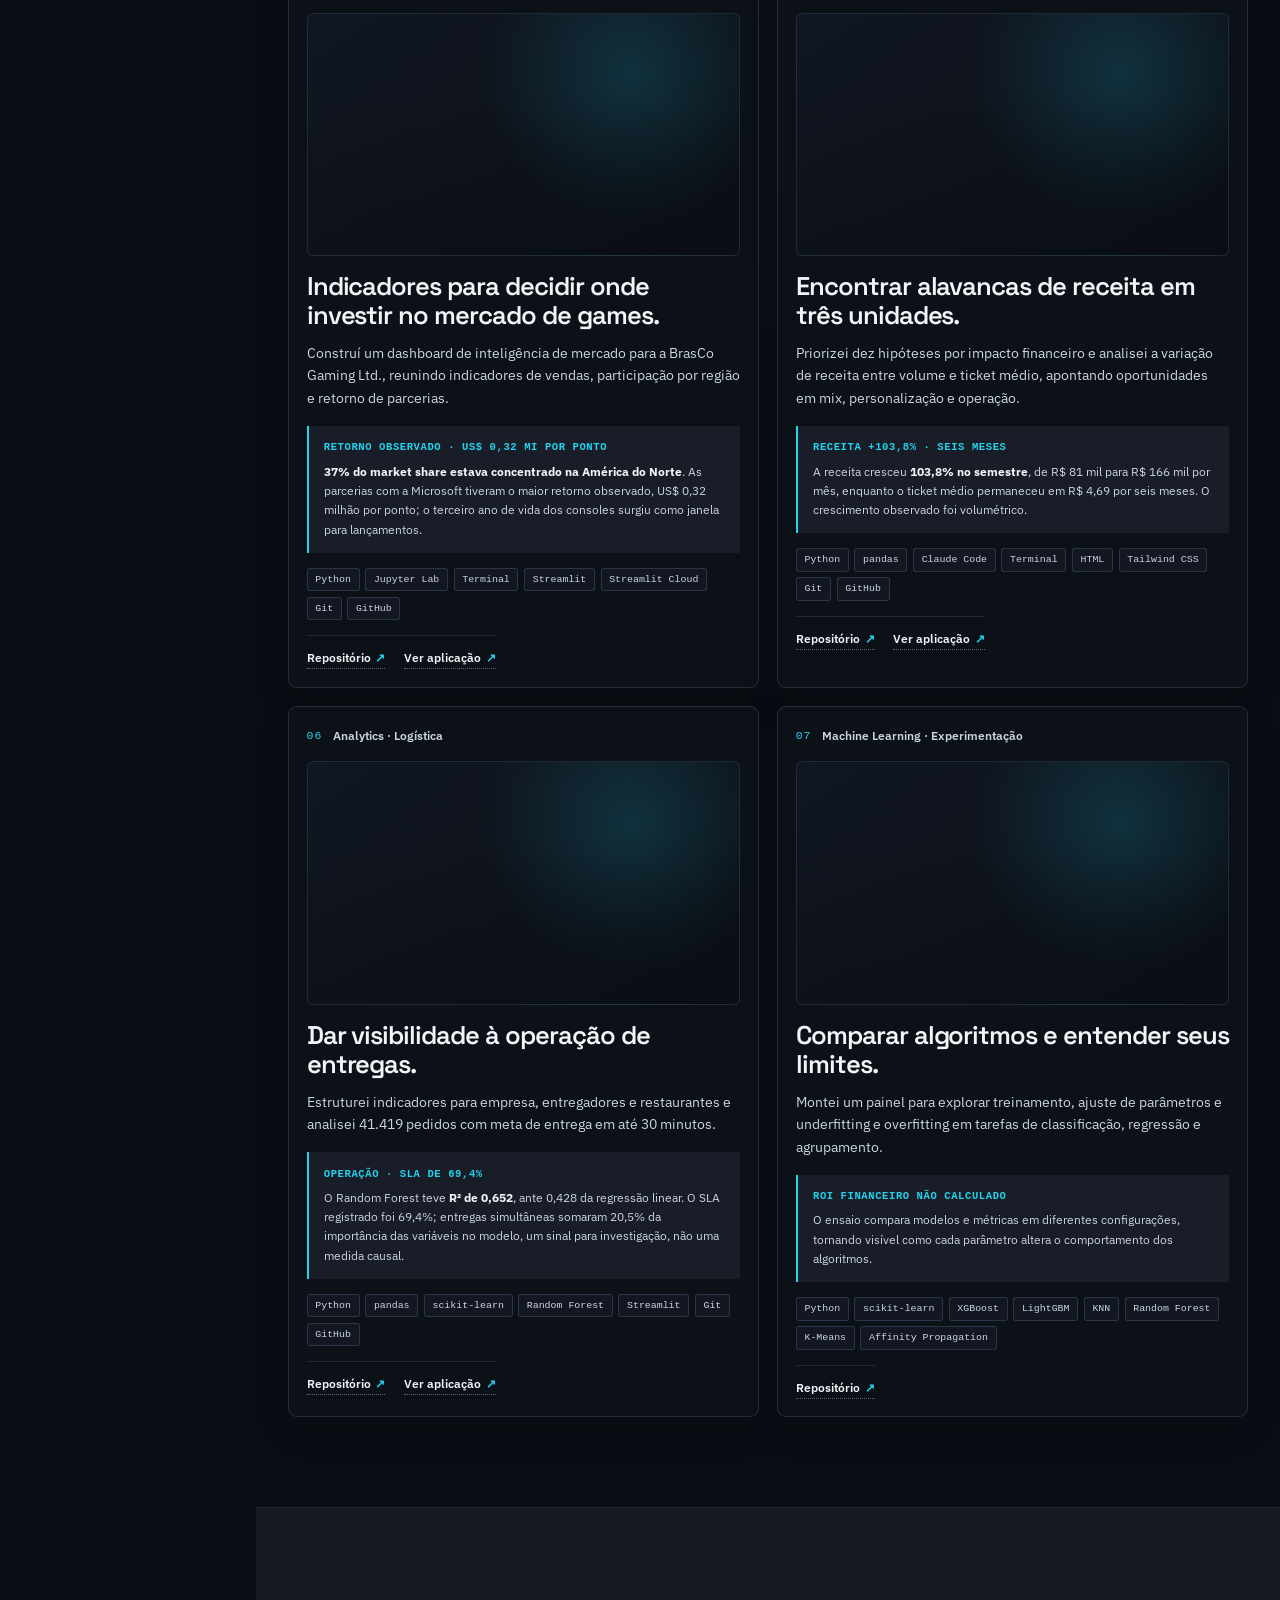
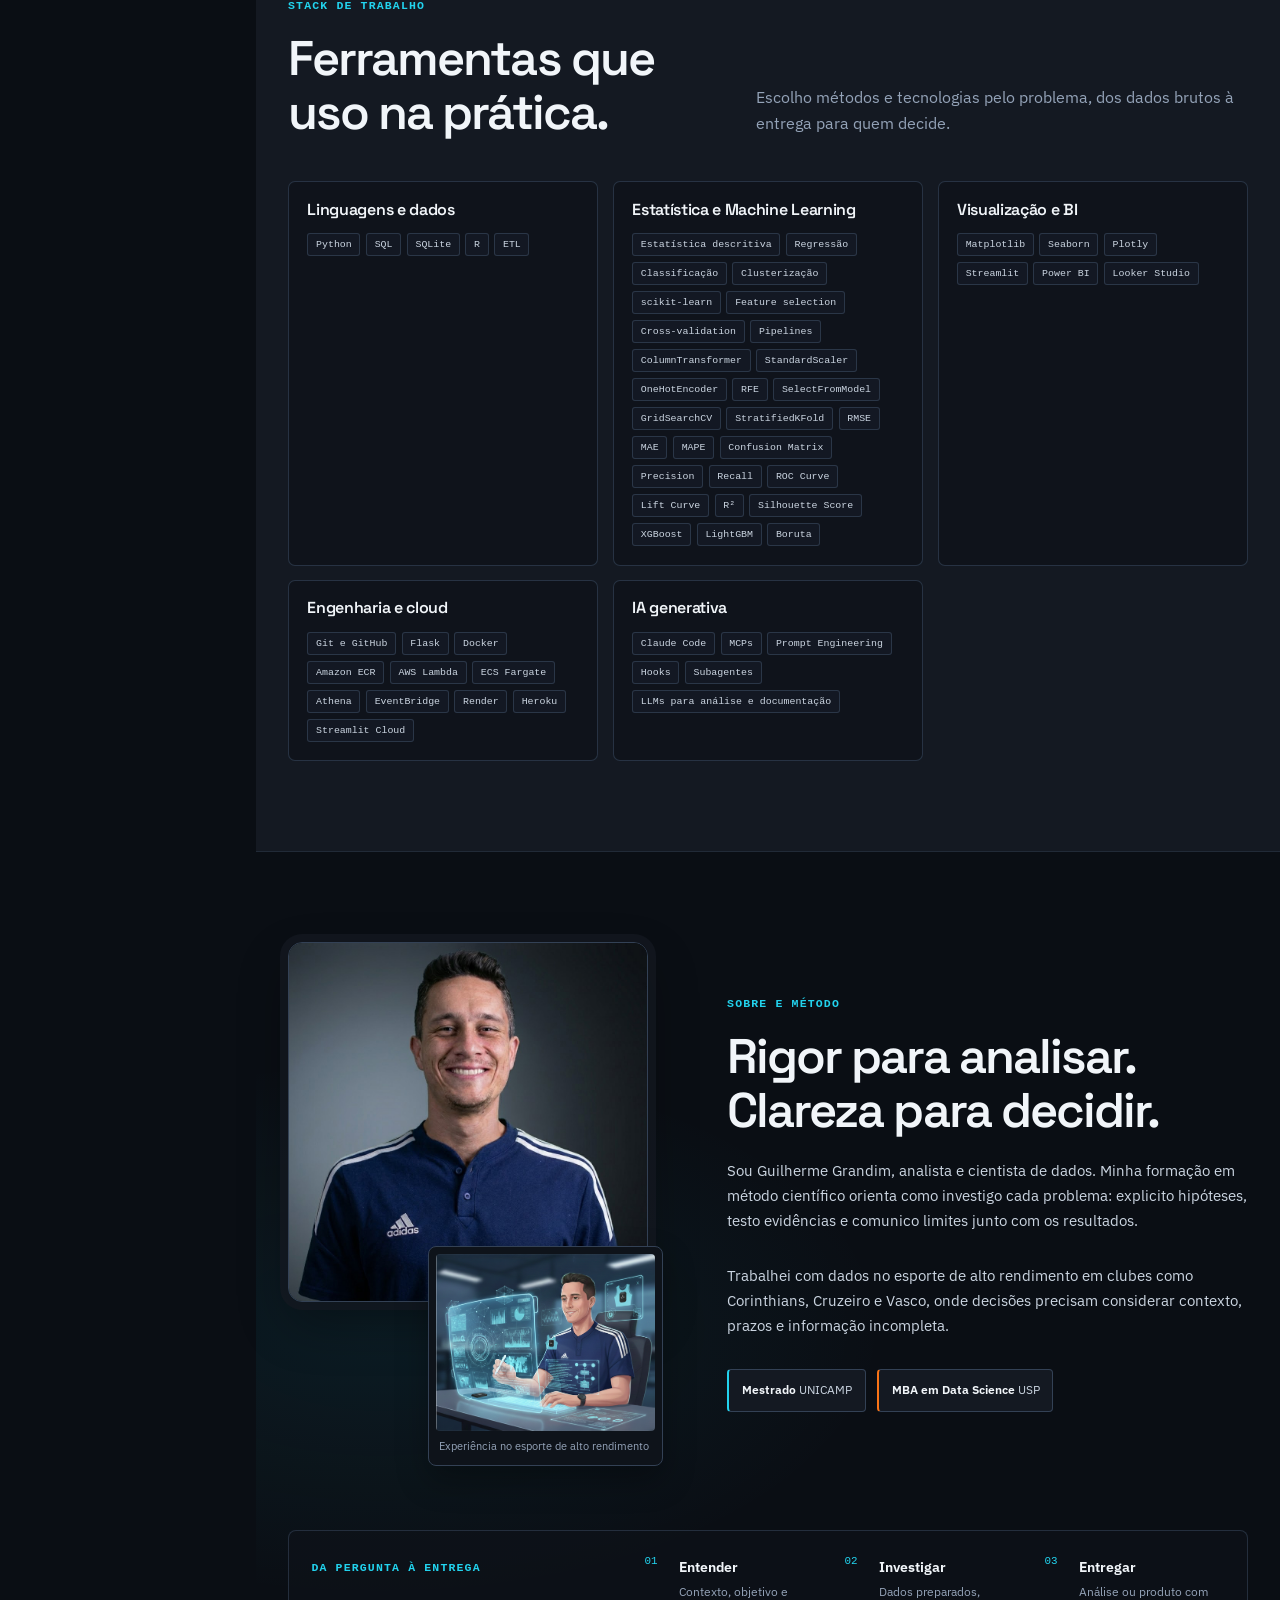
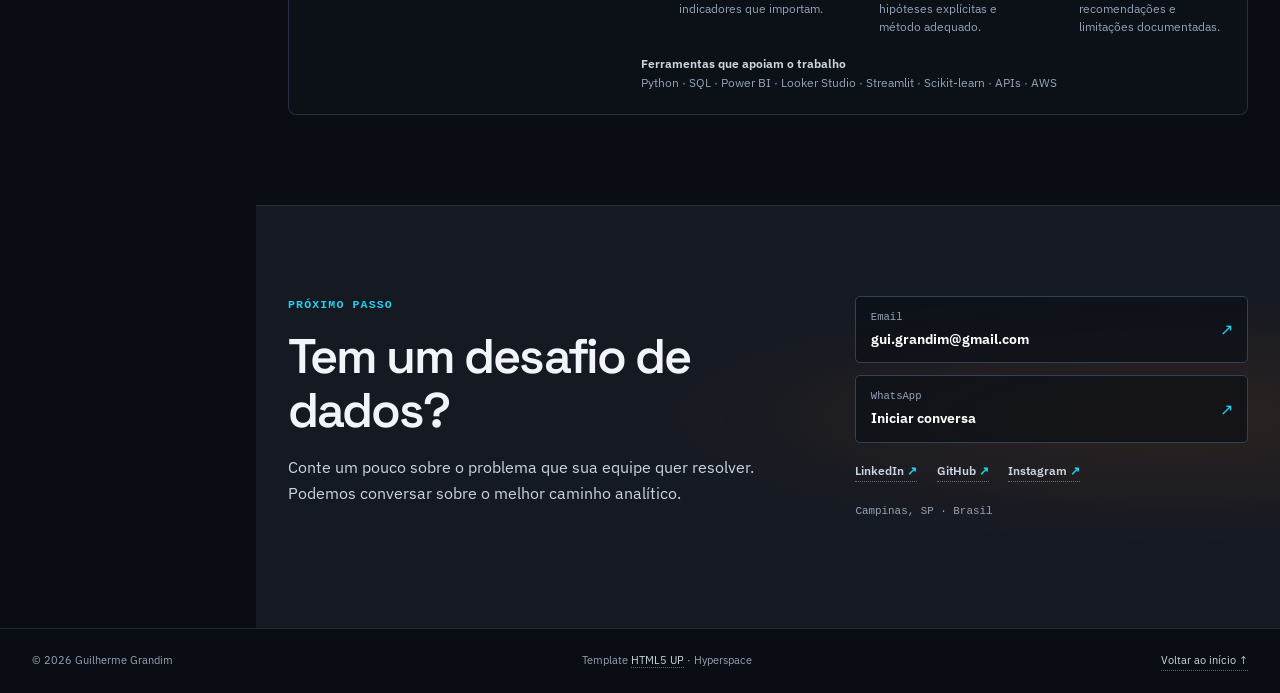
==== commit d7c6239b: "Atualiza portfólio com visual do Stitch" ====
--- a/index.html
+++ b/index.html
@@ -1,375 +1,184 @@
-<!DOCTYPE HTML>
-<!--
-	Hyperspace by HTML5 UP
-	html5up.net | @ajlkn
-	Free for personal and commercial use under the CCA 3.0 license (html5up.net/license)
--->
-<html lang="pt-BR">
-	<head>
-		<title>Guilherme Grandim | Data Analyst & Data Scientist</title>
-		<meta charset="utf-8" />
-		<meta name="viewport" content="width=device-width, initial-scale=1" />
-		<link rel="icon" type="image/svg+xml" href="images/favicon.svg" />
-		<meta name="description" content="Portfólio de Guilherme Grandim, Data Analyst e Data Scientist: projetos de análise de dados, machine learning e dashboards de Business Intelligence com resultados reais de negócio." />
-		<meta property="og:title" content="Guilherme Grandim | Data Analyst & Data Scientist" />
-		<meta property="og:description" content="Portfólio de projetos de Data Analytics e Data Science: machine learning, dashboards e soluções de Business Intelligence com resultados reais de negócio." />
-		<meta property="og:image" content="https://guigrandim.github.io/portifolio_projetos/images/profile_picture_snb.jpg" />
-		<meta property="og:url" content="https://guigrandim.github.io/portifolio_projetos/" />
-		<meta property="og:type" content="website" />
-		<meta name="twitter:card" content="summary_large_image" />
-		<meta name="twitter:title" content="Guilherme Grandim | Data Analyst & Data Scientist" />
-		<meta name="twitter:description" content="Portfólio de projetos de Data Analytics e Data Science: machine learning, dashboards e soluções de Business Intelligence com resultados reais de negócio." />
-		<meta name="twitter:image" content="https://guigrandim.github.io/portifolio_projetos/images/profile_picture_snb.jpg" />
-		<link rel="stylesheet" href="assets/css/main.css" />
-		<link rel="stylesheet" href="assets/css/custom.css" />
-		<noscript><link rel="stylesheet" href="assets/css/noscript.css" /></noscript>
-	</head>
-	<body class="is-preload">
-
-		<!-- Sidebar -->
-			<section id="sidebar">
-				<div class="inner">
-					<nav>
-						<ul>
-							<li><a href="#intro">Boas-Vindas (Welcome)</a></li>
-							<li><a href="#one">Sobre Mim (About Me)</a></li>
-							<li><a href="#two">Habilidades (Skills)</a></li>
-							<li><a href="#three">Projetos (Projects)</a></li>
-							<li><a href="#four">Contato (Contact)</a></li>
-						</ul>
-					</nav>
-				</div>
-			</section>
-
-		<!-- Wrapper -->
-			<div id="wrapper">
-
-				<!-- Intro -->
-					<section id="intro" class="wrapper style1 fullscreen fade-up">
-						<div class="inner">
-							<h1>👋 Olá, seja Bem-vindo(a) ao meu portifólio!</h1>
-							<p>Esse é o meu portfólio de projetos de dados, onde reúno os trabalhos que fiz em Análise e Ciência de Dados. Aqui você encontra
-								desde a extração de dados até a criação de modelos preditivos e dashboards, sempre partindo de um problema de negócio real.</p>
-						</div>
-					</section>
-
-				<!-- One -->
-					<section id="one" class="wrapper style2 spotlights">
-						<section>
-							<a href="#" class="image"><img src="images/profile_picture_snb.jpg" alt="Foto de perfil de Guilherme Grandim" data-position="center center" /></a>
-							<div class="content">
-								<div class="inner">
-									<h2>Sobre Mim (About Me)</h2>
-									<p>Sou <b>Guilherme Grandim</b>, Data Analyst e Data Scientist, com <b>Mestrado pela UNICAMP</b> e <b>MBA em Data Science pela USP</b>. Ao longo da carreira, o método científico moldou a forma como eu olho para um número: sempre levantando hipóteses antes de tirar qualquer conclusão.</p>
-									<p>Trabalho com <b>Python</b>, <b>SQL</b> e <b>Scikit-Learn</b>, da limpeza dos dados até os modelos preditivos. Os resultados viram dashboards em <b>Power BI</b>, <b>Looker Studio</b> ou <b>Streamlit</b>, mas o ponto de partida é sempre a pergunta de negócio.</p>
-									<p>Também tenho experiência em projetos ponta a ponta usando <b>Claude Code</b> e agentes de IA no dia a dia da análise.</p>
-								</div>
-							</div>
-						</section>
-						<section>
-							<a href="#" class="image"><img src="images/experience.png" alt="Ilustração de experiências profissionais" data-position="top center" /></a>
-							<div class="content">
-								<div class="inner">
-									<h2>Experiências</h2>
-									<p>Trabalhei por anos com dados no esporte de alto rendimento, em clubes como <b>Corinthians, Cruzeiro e Vasco</b>. Aprendi a lidar com dado incompleto, prazo curto e stakeholders que precisam de resposta rápida e assertiva.</p>
-									<p>Hoje trabalho em projetos de portfólio com dados reais, construindo soluções de <b>Business Intelligence</b>. O foco é sempre entregar uma análise que realmente oriente uma decisão, traduzindo dado técnico em linguagem acessível e KPIs.</p>
-								</div>
-							</div>
-						</section>
-					</section>
-
-				<!-- Two -->
-					<section id="two" class="wrapper style3 fade-up">
-						<div class="inner">
-							<h2>Habilidades (Skills)</h2>
-							<div class="features">
-								<section>
-									<span class="icon solid major fa-code"></span>
-									<h4>Linguagens de Programação</h4>
-									<ul>
-										<li>Python com foco em análise de dados</li>
-										<li>SQL Language</li>
-										<li>Banco de Dados SQLite</li>
-										<li>R para modelagem estatística</li>
-										<li>Conceitos de ETL</li>
-									</ul>
-								</section>
-								<section>
-									<span class="icon solid major fa-chart-bar"></span>
-									<h4>Estatística e Machine Learning</h4>
-									<ul>
-										<li>Estatística descritiva (localização, dispersão, assimetria, kurtosis, densidade)</li>
-										<li>Algoritmos de Regressão, Classificação, Clusterização</li>
-										<li>Métricas de performance dos algoritmos (RMSE, MAE, MAPE, Confusion Matrix, Precision, Recall, ROC Curve, Lift Curve, Silhouette Score, R2 Score)</li>
-										<li>Scikit-Learn: Pipelines, ColumnTransformer, Preprocessing (StandardScaler, OneHotEncoder), Feature Selection (RFE, SelectFromModel), Model Selection (GridSearchCV, StratifiedKFold, Cross Validation)</li>
-									</ul>
-								</section>
-								<section>
-									<span class="icon solid major fa-chart-pie"></span>
-									<h4>Visualização de Dados</h4>
-									<ul>
-										<li>Matplotlib, Seaborn, Plotly</li>
-										<li>Streamlit</li>
-										<li>Power BI e Looker Studio</li>
-									</ul>
-								</section>
-								<section>
-									<span class="icon solid major fa-terminal"></span>
-									<h4>Engenharia de Software</h4>
-									<ul>
-										<li>Git e Github</li>
-										<li>Streamlit Cloud</li>
-										<li>Sqlite3 Database</li>
-										<li>Render (deploy de aplicações Flask/APIs)</li>
-										<li>Flask (API REST para modelos de ML)</li>
-										<li>Docker e Amazon ECR (containerização de modelos)</li>
-										<li>AWS: Lambda, ECS Fargate, Athena e EventBridge</li>
-									</ul>
-								</section>
-								<section>
-									<span class="icon solid major fa-robot"></span>
-									<h4>Inteligência Artificial Generativa (GenAI)</h4>
-									<ul>
-										<li>Claude Code como co-analista e agente autônomo de análise de dados</li>
-										<li>Integração com MCPs (Model Context Protocol) para automação de workflows</li>
-										<li>Prompt Engineering aplicado a pipelines de dados e geração de código</li>
-										<li>Workflows agênticos com Hooks e Subagentes</li>
-										<li>Uso de LLMs para apoio à tomada de decisão analítica e documentação técnica</li>
-									</ul>
-								</section>
-							</div>
-						</div>
-					</section>
-
-				<!-- Three -->
-					<section id="three" class="wrapper style2 spotlights">
-
-						<section>
-							<a href="#" class="image"><img src="images/projeto05.png" alt="Previsão de vendas Rossmann Store Sales" data-position="center center" /></a>
-							<div class="content">
-								<div class="inner">
-									<h2>Previsão de Vendas para Rede de Farmácias com XGBoost e Bot no Telegram</h2>
-									<p>Neste projeto, desenvolvi um modelo de machine learning para prever o faturamento das próximas 6 semanas de cada uma das 1.115 lojas da rede Rossmann. O problema foi trazido pelo CFO da empresa, que precisava substituir estimativas manuais e inconsistentes dos gerentes por uma base estatística confiável para planejar um orçamento centralizado de reformas. Seguindo a metodologia CRISP-DS em 10 ciclos, o pipeline contemplou feature engineering com derivação de variáveis temporais e de competição, EDA com validação de 12 hipóteses de negócio, preparação com encoding cíclico (sin/cos), RobustScaler e Boruta para seleção de features. O XGBoost foi escolhido sobre o Random Forest por apresentar menor variância no cross-validation temporal e modelo serializado ~10x menor, crítico para a API com timeout restrito. O modelo final atingiu MAPE de ~13% e a previsão consolidada da rede ficou entre R$ 283,5 MM e R$ 285,2 MM para as 6 semanas. A solução foi colocada em produção com uma API Flask no Heroku e um bot no Telegram que permite ao CFO consultar a previsão de qualquer loja em segundos, digitando apenas o número da unidade.</p>
-									<p style="margin-bottom: 0;">As Ferramentas utilizadas no Projeto foram:</p>
-									<ul style="margin-top: 0; padding-left: 1.2em;">
-										<li>Python (pandas, numpy, scikit-learn, XGBoost, Flask)</li>
-										<li>Boruta (seleção de features)</li>
-										<li>Jupyter Lab</li>
-										<li>Heroku (deploy da API e do bot)</li>
-										<li>Telegram Bot API</li>
-										<li>Git e Github</li>
-									</ul>
-
-									<ul class="actions">
-										<li><a href="https://github.com/guigrandim/rossmann_store_sales" class="button">Ver no GitHub</a></li>
-									</ul>
-								</div>
-							</div>
-						</section>
-
-						<section>
-							<a href="#" class="image"><img src="images/projeto06.png" alt="Classificador de Síndrome Respiratória Aguda Grave (SRAG/COVID-19)" data-position="center center" /></a>
-							<div class="content">
-								<div class="inner">
-									<h2>Classificador de SRAG/COVID-19 com XGBoost e Deploy Serverless na AWS</h2>
-									<p>Neste projeto, desenvolvi um classificador multiclasse para Síndrome Respiratória Aguda Grave a partir dos dados epidemiológicos do SIVEP-Gripe (DATASUS), com engenharia de features de faixa etária, score de comorbidades, macrorregião, sazonalidade via seno/cosseno da semana epidemiológica e score vacinal. O modelo XGBoost, treinado com early stopping e pesos balanceados por classe, atingiu 68% de acurácia e F1-score ponderado de 0,67 no conjunto de teste. Diante da indisponibilidade de cota para endpoints do SageMaker, containerizei o modelo serializado em uma imagem Docker publicada no ECR e servida via AWS Lambda, consumida por um frontend em Streamlit publicado no ECS Fargate. Para manter o custo de infraestrutura próximo de zero, a arquitetura opera em modo scale-to-zero: o serviço ECS permanece com desiredCount=0 por padrão e é desligado automaticamente após 2 horas de uso via EventBridge. Também documentei uma limitação crítica do modelo: a feature mais preditiva, delta_uti, não possui documentação oficial no DATASUS, recomendando validação com os criadores do pipeline original antes de qualquer uso clínico.</p>
-									<p style="margin-bottom: 0;">As Ferramentas utilizadas no Projeto foram:</p>
-									<ul style="margin-top: 0; padding-left: 1.2em;">
-										<li>Python 3.11 (pandas, scikit-learn, XGBoost)</li>
-										<li>Streamlit</li>
-										<li>AWS Lambda (Docker e Amazon ECR)</li>
-										<li>Amazon ECS Fargate</li>
-										<li>Amazon Athena</li>
-										<li>AWS EventBridge</li>
-										<li>Git e Github</li>
-									</ul>
-
-									<ul class="actions">
-										<li><a href="https://github.com/guigrandim/respiratory-diseases" class="button">Ver no GitHub</a></li>
-									</ul>
-								</div>
-							</div>
-						</section>
-
-						<section>
-							<a href="#" class="image"><img src="images/projeto02.png" alt="Dashboard de vendas para empresa de videogame" data-position="center center" /></a>
-							<div class="content">
-								<div class="inner">
-									<h2>Painel Estratégico de Negócios para Companhia de Videogame utilizando Streamlit</h2>
-									<p>Neste projeto, usei Python e Streamlit para construir um dashboard de inteligência de mercado para a BrasCo Gaming Ltd., focado em KPIs de
-										eficiência de capital no setor de games. A análise mostrou que 37% do market share está concentrado na América do Norte e que parcerias
-										com a Microsoft têm o melhor retorno sobre investimento ($0.32M por ponto). Também identifiquei uma janela de oportunidade no 3º ano de
-										vida dos consoles, útil para orientar o lançamento de novos títulos com menos risco.</p>
-									<p style="margin-bottom: 0;">As Ferramentas utilizadas no Projeto foram:</p>
-									<ul style="margin-top: 0; padding-left: 1.2em;">
-										<li>Python</li>
-										<li>Jupyter Lab</li>
-										<li>Terminal</li>
-										<li>Streamlit e Streamlit Cloud</li>
-										<li>Git e Github</li>
-									</ul>
-
-									<ul class="actions">
-										<li><a href="https://github.com/guigrandim/video_games_sales" class="button">Ver no GitHub</a></li>
-										<li><a href="https://brasco-videogames-sales.streamlit.app" class="button primary">Ver Projeto</a></li>
-									</ul>
-								</div>
-							</div>
-						</section>
-
-						<section>
-							<a href="#" class="image"><img src="images/projeto07.png" alt="Análise de compras públicas de componentes elétricos" data-position="top center" /></a>
-							<div class="content">
-								<div class="inner">
-									<h2>Previsão de Gastos em Compras Públicas de Componentes Elétricos com XGBoost e Naive Bayes</h2>
-									<p>Neste projeto, construí um pipeline via API do ComprasNet para consolidar 164.680 registros de contratações públicas de componentes e condutores elétricos (CATMAT 59 e 61, entre 2021 e 2026) em um schema estrela no SQLite, atendendo a uma demanda da área de Suprimentos de uma distribuidora de energia que precisava negociar melhor com fornecedores e projetar o gasto do próximo exercício fiscal. A EDA testou 4 hipóteses estatísticas sobre elasticidade de preço, sazonalidade e concentração de fornecedores, e para a projeção trimestral do gasto comparei três modelos: naive sazonal, XGBoost e Naive Bayes. A segmentação de itens por elasticidade apontou uma economia potencial de R$492 milhões (≈31% do gasto total); a sazonalidade de janeiro e fevereiro se mostrou orçamentária, não de mercado; e as compras irregulares apresentaram maior dependência de fornecedor único (ρ=-0,458). Para 2027, a projeção de gasto ficou em ≈R$368,4 milhões, com o modelo naive sazonal superando o XGBoost (MAPE de 17,6% contra 20,0%).</p>
-									<p style="margin-bottom: 0;">As Ferramentas utilizadas no Projeto foram:</p>
-									<ul style="margin-top: 0; padding-left: 1.2em;">
-										<li>Python (pandas, XGBoost, scikit-learn)</li>
-										<li>API do ComprasNet</li>
-										<li>SQLite (schema estrela)</li>
-										<li>Streamlit</li>
-										<li>Git e Github</li>
-									</ul>
-
-									<ul class="actions">
-										<li><a href="https://github.com/guigrandim/eletric_supply" class="button">Ver no GitHub</a></li>
-										<li><a href="https://eletricsupply.streamlit.app" class="button primary">Ver Projeto</a></li>
-									</ul>
-								</div>
-							</div>
-						</section>
-
-						<section>
-							<a href="#" class="image"><img src="images/projeto03.png" alt="Dashboard analítico para rede de cafeterias" data-position="center center" /></a>
-							<div class="content">
-								<div class="inner">
-									<h2>Análise de Vendas e Alavancas Utilizando Claude Code</h2>
-									<p>Neste projeto, desenvolvi um dashboard analítico para uma rede de cafeterias com 3 unidades, utilizando Python (pandas), HTML estático com TailwindCSS e Claude Code como co-analista em modo exploratório e agente. 
-										Estruturei 10 hipóteses de negócio priorizadas por alavanca de impacto financeiro. A principal descoberta foi que o crescimento de +103,8% de receita no semestre (R$81k → R$166k/mês) foi inteiramente volumétrico com o ticket médio em R$4,69 por 6 meses consecutivos, 
-										indicando que a rede dobrou sem explorar nenhuma ação de precificação. As três alavancas de receita imediata identificadas foram: Coffee Beans com ticket 5 vezes maior que o café convencional e penetração irrisória no mix,
-										correlação de r=0,74 entre personalização de sabores e ticket mais alto e concentração de 36,7% da receita diária na janela das 8h-10h, onde cada hora de gargalo operacional representa aproximadamente 12% da receita do dia.</p>
-									<p style="margin-bottom: 0;">As Ferramentas utilizadas no Projeto foram:</p>
-									<ul style="margin-top: 0; padding-left: 1.2em;">
-										<li>Python</li>
-										<li>Claude Code Terminal</li>
-										<li>HTML e TailwindCSS</li>
-										<li>Git e Github</li>
-									</ul>
-
-									<ul class="actions">
-										<li><a href="https://github.com/guigrandim/coffe_shopping" class="button">Ver no GitHub</a></li>
-										<li><a href="https://guigrandim.github.io/coffe_shopping/" class="button primary">Ver Projeto</a></li>
-									</ul>
-								</div>
-							</div>
-						</section>
-
-						<section>
-							<a href="#" class="image"><img src="images/projeto08.png" alt="Dashboard estratégico de entregas para a Curry Company" data-position="center center" /></a>
-							<div class="content">
-								<div class="inner">
-									<h2>Dashboard de Visão Estratégica de Entregas com Random Forest</h2>
-									<p>Neste projeto, desenvolvi um dashboard estratégico para a Curry Company, dando à diretoria uma visão em tempo real das três frentes da operação: empresa, entregadores e restaurantes. O pipeline envolveu limpeza e transformação dos dados brutos com Pandas, incluindo análises de geolocalização e eficiência das entregas, consolidadas em um painel interativo no Streamlit com visões segmentadas por pilar do negócio. Para entender o que mais impacta o tempo de entrega, comparei um Random Forest com uma regressão linear, e o modelo de árvores teve desempenho bem superior (R²=0,652 contra 0,428). O SLA de entrega ficou em 69,4% sobre 41.419 pedidos, com meta de até 30 minutos, e o Random Forest apontou as entregas simultâneas como o principal driver do atraso, respondendo por 20,5% da importância entre as variáveis analisadas.</p>
-									<p style="margin-bottom: 0;">As Ferramentas utilizadas no Projeto foram:</p>
-									<ul style="margin-top: 0; padding-left: 1.2em;">
-										<li>Python (pandas, scikit-learn)</li>
-										<li>Streamlit</li>
-										<li>Git e Github</li>
-									</ul>
-
-									<ul class="actions">
-										<li><a href="https://github.com/guigrandim/curry_company_project" class="button">Ver no GitHub</a></li>
-										<li><a href="https://currycompanyproject-ggsolutions.streamlit.app" class="button primary">Ver Projeto</a></li>
-									</ul>
-								</div>
-							</div>
-						</section>
-
-						<section>
-							<a href="#" class="image"><img src="images/projeto04.png" alt="Painel de ensaio de algoritmos de Machine Learning" data-position="center center" /></a>
-							<div class="content">
-								<div class="inner">
-									<h2>Ensaio de Machine Learning</h2>
-									<p>Nesse projeto, foram explorados os principais conceitos do treinamento, ajuste de parâmetros e limiares
-										entre underfitting e overfitting de vários algoritmos de Machine Learning dentro das tarefas de classificação,
-										regressão e agrupamento através de um ensaio de Machine Learning. O resultado final desse projeto foi um painel
-										mostrando a performance desses algoritmos de Machine Learning, a partir das variações dos valores dos principais
-										parâmetros de cada algoritmo, que controlam o estado de overfitting e underfitting.
-									</p>
-									<p style="margin-bottom: 0;">As Ferramentas utilizadas no Projeto foram:</p>
-									<ul style="margin-top: 0; padding-left: 1.2em;">
-										<li>Python e Scikit-learn</li>
-										<li>Algoritmos de Classificação: KNN, Decision Tree, Random Forest e Logistic Regression</li>
-										<li>Algoritmos de Regressão: Linear Regression (Lasso, Ridge, ElasticNet), Polynomial (Lasso, Ridge, ElasticNet),
-											Decision Tree, Random Forest, XGBoost, LightGBM</li>
-										<li>Algoritmos de Agrupamento: K-Means e Affinity Propagation</li>
-										<li>Métricas de Performance: Accuracy, Precision, Recall e F1-Score, R², MSE, RMSE, MAE, MAPE e Silhouette Score</li>
-									</ul>
-
-									<ul class="actions">
-										<li><a href="https://github.com/guigrandim/ensaios_algoritmos_ml" class="button">Ver no GitHub</a></li>
-									</ul>
-								</div>
-							</div>
-						</section>
-
-					</section>
-
-				<!-- Four -->
-					<section id="four" class="wrapper style1 fade-up">
-						<div class="inner">
-							<h2>Contato</h2>
-							<p>Sinta-se à vontade para entrar em contato e muito obrigado pela visita. Fico a disposição para qualquer dúvida ou sugestão</p>
-							<div class="split style1">
-								<section>
-									<ul class="contact">
-										<li>
-											<h3>Localização</h3>
-											<span>Campinas, SP<br />
-											Brasil</span>
-										</li>
-										<li>
-											<h3>Email</h3>
-											<a href="mailto:gui.grandim@gmail.com">gui.grandim@gmail.com</a>
-										</li>
-										<li>
-											<h3>Social</h3>
-											<ul class="icons">
-												<li><a href="https://www.linkedin.com/in/guilherme-grandim" class="icon brands fa-linkedin-in"><span class="label">LinkedIn</span></a></li>
-												<li><a href="https://wa.me/5519994233113" class="icon brands fa-whatsapp"><span class="label">WhatsApp</span></a></li>
-												<li><a href="https://github.com/guigrandim" class="icon brands fa-github"><span class="label">GitHub</span></a></li>
-												<li><a href="https://www.instagram.com/gui.grandim/" class="icon brands fa-instagram"><span class="label">Instagram</span></a></li>
-											</ul>
-										</li>
-									</ul>
-								</section>
-								<section>
-									<img src="images/agradecimento.png" alt="" class="contact-thanks-image">
-								</section>
-							</div>
-						</div>
-					</section>
-
-			</div>
-
-		<!-- Footer -->
-			<footer id="footer" class="wrapper style1-alt">
-				<div class="inner">
-					<ul class="menu">
-						<li>&copy; 2026 Guilherme Grandim. All rights reserved.</li><li>Design: <a href="https://html5up.net">HTML5 UP</a></li>
-					</ul>
-				</div>
-			</footer>
-
-		<!-- Scripts -->
-			<script src="assets/js/jquery.min.js"></script>
-			<script src="assets/js/jquery.scrollex.min.js"></script>
-			<script src="assets/js/jquery.scrolly.min.js"></script>
-			<script src="assets/js/browser.min.js"></script>
-			<script src="assets/js/breakpoints.min.js"></script>
-			<script src="assets/js/util.js"></script>
-			<script src="assets/js/main.js"></script>
-
-	</body>
-</html>+<!doctype html>
+<html lang="pt-BR">
+	<head>
+		<meta charset="utf-8" />
+		<meta name="viewport" content="width=device-width, initial-scale=1" />
+		<title>Guilherme Grandim | Analytics, Data Science e BI</title>
+		<meta name="description" content="Analytics e ciência de dados para transformar perguntas de negócio em análises, previsões e soluções que apoiam decisões." />
+		<meta name="theme-color" content="#0a0e14" />
+		<link rel="icon" type="image/svg+xml" href="images/favicon.svg" />
+		<meta property="og:title" content="Guilherme Grandim | Analytics, Data Science e BI" />
+		<meta property="og:description" content="Transformo dados em decisões que movem o negócio. Conheça projetos de analytics, modelagem preditiva e produtos de dados." />
+		<meta property="og:image" content="https://guigrandim.github.io/portifolio_projetos/images/profile_picture_snb.jpg" />
+		<meta property="og:url" content="https://guigrandim.github.io/portifolio_projetos/" />
+		<meta property="og:type" content="website" />
+		<meta property="og:locale" content="pt_BR" />
+		<meta name="twitter:card" content="summary_large_image" />
+		<meta name="twitter:title" content="Guilherme Grandim | Analytics e Data Science" />
+		<meta name="twitter:description" content="Analytics, modelagem preditiva e soluções de dados ligadas a desafios reais de negócio." />
+		<meta name="twitter:image" content="https://guigrandim.github.io/portifolio_projetos/images/profile_picture_snb.jpg" />
+		<link rel="stylesheet" href="assets/css/main.css" />
+		<link rel="stylesheet" href="assets/css/custom.css" />
+	</head>
+	<body>
+		<a class="skip-link" href="#page-content">Pular para o conteúdo</a>
+		<header class="site-header" id="top">
+			<div class="header-inner">
+				<a class="wordmark" href="#home" aria-label="Guilherme Grandim, início">
+					<span class="wordmark-mark" aria-hidden="true"></span>
+					<span class="wordmark-copy"><b>DATA_ARCHITECT</b><small>Guilherme Grandim</small></span>
+				</a>
+				<nav class="primary-nav" aria-label="Navegação principal">
+					<a href="#home"><span class="nav-index" aria-hidden="true">01</span>Início</a>
+					<a href="#services"><span class="nav-index" aria-hidden="true">02</span>Serviços</a>
+					<a href="#cases"><span class="nav-index" aria-hidden="true">03</span>Cases</a>
+					<a href="#stack"><span class="nav-index" aria-hidden="true">04</span>Habilidades</a>
+					<a href="#about"><span class="nav-index" aria-hidden="true">05</span>Sobre</a>
+					<a href="#contact"><span class="nav-index" aria-hidden="true">06</span>Contato</a>
+				</nav>
+				<div class="sidebar-footer">
+					<div class="availability-card">
+						<div class="availability-heading"><span class="availability-dot" aria-hidden="true"></span><span>Status</span></div>
+						<p>Disponível para projetos de Analytics e consultoria.</p>
+					</div>
+					<a class="nav-contact" href="#contact">Falar comigo <span aria-hidden="true">↗</span></a>
+				</div>
+			</div>
+		</header>
+
+		<main id="page-content">
+			<section class="hero-section" id="home" aria-labelledby="hero-title">
+				<div class="section-inner hero-layout">
+					<div class="hero-copy">
+						<p class="eyebrow"><span class="eyebrow-dot" aria-hidden="true"></span> Analytics · Data Science · BI</p>
+						<h1 id="hero-title">Transformo dados em decisões que movem o negócio.</h1>
+						<p class="hero-lede">Ajudo equipes a entender o que acontece, antecipar cenários e agir com mais clareza — da análise inicial ao produto de dados em uso.</p>
+						<div class="hero-actions">
+							<a class="button button-primary" href="#contact">Vamos conversar <span aria-hidden="true">↗</span></a>
+							<a class="text-link" href="#cases">Ver cases <span aria-hidden="true">↓</span></a>
+						</div>
+						<p class="hero-note">Mestrado pela UNICAMP · MBA em Data Science pela USP</p>
+					</div>
+
+					<aside class="evidence-panel" aria-labelledby="evidence-title">
+						<div class="evidence-topline">
+							<p class="evidence-kicker">Um problema real, dados para decidir</p>
+							<span class="evidence-index">CASE 01 / 07</span>
+						</div>
+						<h2 id="evidence-title">Compras públicas de componentes elétricos</h2>
+						<div class="evidence-metrics">
+							<div><strong>164.680</strong><span>registros consolidados</span></div>
+							<div><strong>4</strong><span>hipóteses testadas</span></div>
+						</div>
+						<div class="potential-metric">
+							<span class="potential-label">Oportunidade identificada</span>
+							<strong>R$ 492 mi</strong>
+							<p>em economia potencial estimada pela análise de elasticidade dos itens</p>
+						</div>
+						<div class="data-flow" aria-label="Fluxo: API ComprasNet, base consolidada e projeção">
+							<div><span class="flow-step">01</span><span>API<br /><b>ComprasNet</b></span></div>
+							<span class="flow-arrow" aria-hidden="true">→</span>
+							<div><span class="flow-step">02</span><span>Base<br /><b>consolidada</b></span></div>
+							<span class="flow-arrow" aria-hidden="true">→</span>
+							<div><span class="flow-step">03</span><span>Projeção<br /><b>2027</b></span></div>
+						</div>
+						<a class="evidence-link" href="#case-procurement">Entenda a análise <span aria-hidden="true">↗</span></a>
+					</aside>
+				</div>
+			</section>
+
+			<section class="services-section section-block" id="services" aria-labelledby="services-title">
+				<div class="section-inner">
+					<div class="section-heading">
+						<p class="eyebrow">Como posso ajudar</p>
+						<h2 id="services-title">Dados conectados à próxima decisão.</h2>
+						<p>O trabalho começa pela pergunta de negócio. A solução pode ser uma análise, um modelo ou uma operação de dados que continue funcionando.</p>
+					</div>
+					<div class="service-list">
+						<article class="service-item">
+							<span class="service-number">01</span>
+							<div><h3>Analytics e BI</h3><p>Organizo indicadores e investigo os fatores por trás dos resultados para apoiar decisões de operação e crescimento.</p><span class="service-detail">Diagnóstico · KPIs · dashboards</span></div>
+						</article>
+						<article class="service-item">
+							<span class="service-number">02</span>
+							<div><h3>Análise e modelagem preditiva</h3><p>Transformo dados históricos em previsões e estimativas avaliadas com métricas adequadas ao problema.</p><span class="service-detail">Previsão · experimentação · machine learning</span></div>
+						</article>
+						<article class="service-item">
+							<span class="service-number">03</span>
+							<div><h3>Produtos e pipelines de dados</h3><p>Conecto fontes, preparo dados e entrego análises em interfaces e serviços prontos para uso.</p><span class="service-detail">ETL · APIs · aplicações analíticas</span></div>
+						</article>
+					</div>
+				</div>
+			</section>
+
+			<section class="cases-section section-block" id="cases" aria-labelledby="cases-title">
+				<div class="section-inner">
+					<div class="section-heading section-heading-wide">
+						<div><p class="eyebrow">Trabalho em contexto</p><h2 id="cases-title">Cases selecionados</h2></div>
+						<p>ROI financeiro destacado quando foi calculado; nos demais cases, apresento a métrica de impacto documentada, sem estimar retornos que os dados não sustentam.</p>
+					</div>
+
+					<div class="case-list">
+<article class="case-study case-study-featured" id="case-procurement"><div class="case-meta"><span class="case-number">01</span><span class="case-type">Analytics · Compras públicas</span></div><figure class="case-visual"><img src="images/projeto07.png" alt="Ilustração do pipeline de compras públicas de materiais elétricos" loading="lazy" decoding="async" /></figure><div class="case-content"><h3>Mais contexto para negociar compras e planejar o orçamento.</h3><p>Integrei a API do ComprasNet e organizei <strong>164.680 registros</strong> de contratações públicas de componentes elétricos para apoiar negociações com fornecedores e projetar o exercício fiscal.</p><div class="case-result"><span>Potencial de economia estimado</span><p>A segmentação de itens por elasticidade indicou <strong>R$ 492 milhões em potencial de economia</strong> (cerca de 31% do gasto analisado). Para 2027, a projeção ficou em R$ 368,4 milhões; o naive sazonal teve MAPE de 17,6%, ante 20,0% do XGBoost.</p></div><ul class="stack-list" aria-label="Stack do projeto"><li>Python</li><li>pandas</li><li>XGBoost</li><li>scikit-learn</li><li>API ComprasNet</li><li>SQLite</li><li>Streamlit</li><li>Git</li><li>GitHub</li></ul><div class="case-links"><a href="https://github.com/guigrandim/eletric_supply">Repositório <span aria-hidden="true">↗</span></a><a href="https://eletricsupply.streamlit.app">Ver aplicação <span aria-hidden="true">↗</span></a></div></div></article>
+<article class="case-study" id="case-rossmann"><div class="case-meta"><span class="case-number">02</span><span class="case-type">Data Science · Varejo</span></div><figure class="case-visual"><img src="images/projeto05.png" alt="Ilustração da previsão de vendas da rede Rossmann" loading="lazy" decoding="async" /></figure><div class="case-content"><h3>Previsão de vendas para 1.115 lojas.</h3><p>Desenvolvi previsões para as seis semanas seguintes, com variáveis temporais e de concorrência e validação de hipóteses para apoiar o planejamento centralizado de reformas.</p><div class="case-result"><span>Precisão da previsão · MAPE ≈ 13%</span><p>O modelo final atingiu <strong>MAPE de aproximadamente 13%</strong>; a previsão consolidada ficou entre R$ 283,5 e R$ 285,2 milhões. Uma API Flask e um bot no Telegram permitem consultar cada loja.</p></div><ul class="stack-list" aria-label="Stack do projeto"><li>Python</li><li>pandas</li><li>NumPy</li><li>scikit-learn</li><li>XGBoost</li><li>Boruta</li><li>Flask</li><li>Heroku</li><li>Telegram Bot API</li><li>Jupyter Lab</li><li>Git</li><li>GitHub</li></ul><div class="case-links"><a href="https://github.com/guigrandim/rossmann_store_sales">Repositório <span aria-hidden="true">↗</span></a></div></div></article>
+<article class="case-study" id="case-srag"><div class="case-meta"><span class="case-number">03</span><span class="case-type">Data Science · Saúde pública</span></div><figure class="case-visual"><img src="images/projeto06.png" alt="Ilustração da classificação epidemiológica de SRAG com machine learning" loading="lazy" decoding="async" /></figure><div class="case-content"><h3>Classificação epidemiológica com arquitetura serverless.</h3><p>Treinei um classificador multiclasse com dados do SIVEP-Gripe e variáveis de faixa etária, comorbidades, região, sazonalidade e vacinação, com aplicação publicada em infraestrutura sob demanda na AWS.</p><div class="case-result"><span>Modelo · acurácia 68% / F1 0,67</span><p>O XGBoost alcançou <strong>68% de acurácia e F1 ponderado de 0,67</strong>. A variável mais preditiva, <code>delta_uti</code>, não tem documentação oficial no DATASUS; o modelo requer validação e não deve ser usado para decisões clínicas.</p></div><ul class="stack-list" aria-label="Stack do projeto"><li>Python 3.11</li><li>pandas</li><li>scikit-learn</li><li>XGBoost</li><li>Streamlit</li><li>AWS Lambda</li><li>Docker</li><li>Amazon ECR</li><li>ECS Fargate</li><li>Athena</li><li>EventBridge</li><li>Git</li><li>GitHub</li></ul><div class="case-links"><a href="https://github.com/guigrandim/respiratory-diseases">Repositório <span aria-hidden="true">↗</span></a></div></div></article>
+<article class="case-study" id="case-videogames"><div class="case-meta"><span class="case-number">04</span><span class="case-type">Analytics · Games</span></div><figure class="case-visual"><img src="images/projeto02.png" alt="Ilustração do painel de inteligência de mercado da BrasCo Gaming" loading="lazy" decoding="async" /></figure><div class="case-content"><h3>Indicadores para decidir onde investir no mercado de games.</h3><p>Construí um dashboard de inteligência de mercado para a BrasCo Gaming Ltd., reunindo indicadores de vendas, participação por região e retorno de parcerias.</p><div class="case-result"><span>Retorno observado · US$ 0,32 mi por ponto</span><p><strong>37% do market share estava concentrado na América do Norte</strong>. As parcerias com a Microsoft tiveram o maior retorno observado, US$ 0,32 milhão por ponto; o terceiro ano de vida dos consoles surgiu como janela para lançamentos.</p></div><ul class="stack-list" aria-label="Stack do projeto"><li>Python</li><li>Jupyter Lab</li><li>Terminal</li><li>Streamlit</li><li>Streamlit Cloud</li><li>Git</li><li>GitHub</li></ul><div class="case-links"><a href="https://github.com/guigrandim/video_games_sales">Repositório <span aria-hidden="true">↗</span></a><a href="https://brasco-videogames-sales.streamlit.app">Ver aplicação <span aria-hidden="true">↗</span></a></div></div></article>
+<article class="case-study" id="case-coffee"><div class="case-meta"><span class="case-number">05</span><span class="case-type">Analytics · Cafeterias</span></div><figure class="case-visual"><img src="images/projeto03.png" alt="Ilustração de cafeteria do estudo de alavancas de vendas" loading="lazy" decoding="async" /></figure><div class="case-content"><h3>Encontrar alavancas de receita em três unidades.</h3><p>Priorizei dez hipóteses por impacto financeiro e analisei a variação de receita entre volume e ticket médio, apontando oportunidades em mix, personalização e operação.</p><div class="case-result"><span>Receita +103,8% · seis meses</span><p>A receita cresceu <strong>103,8% no semestre</strong>, de R$ 81 mil para R$ 166 mil por mês, enquanto o ticket médio permaneceu em R$ 4,69 por seis meses. O crescimento observado foi volumétrico.</p></div><ul class="stack-list" aria-label="Stack do projeto"><li>Python</li><li>pandas</li><li>Claude Code</li><li>Terminal</li><li>HTML</li><li>Tailwind CSS</li><li>Git</li><li>GitHub</li></ul><div class="case-links"><a href="https://github.com/guigrandim/coffe_shopping">Repositório <span aria-hidden="true">↗</span></a><a href="https://guigrandim.github.io/coffe_shopping/">Ver aplicação <span aria-hidden="true">↗</span></a></div></div></article>
+<article class="case-study" id="case-curry"><div class="case-meta"><span class="case-number">06</span><span class="case-type">Analytics · Logística</span></div><figure class="case-visual"><img src="images/projeto08.png" alt="Ilustração do dashboard de entregas da Curry Company" loading="lazy" decoding="async" /></figure><div class="case-content"><h3>Dar visibilidade à operação de entregas.</h3><p>Estruturei indicadores para empresa, entregadores e restaurantes e analisei 41.419 pedidos com meta de entrega em até 30 minutos.</p><div class="case-result"><span>Operação · SLA de 69,4%</span><p>O Random Forest teve <strong>R² de 0,652</strong>, ante 0,428 da regressão linear. O SLA registrado foi 69,4%; entregas simultâneas somaram 20,5% da importância das variáveis no modelo, um sinal para investigação, não uma medida causal.</p></div><ul class="stack-list" aria-label="Stack do projeto"><li>Python</li><li>pandas</li><li>scikit-learn</li><li>Random Forest</li><li>Streamlit</li><li>Git</li><li>GitHub</li></ul><div class="case-links"><a href="https://github.com/guigrandim/curry_company_project">Repositório <span aria-hidden="true">↗</span></a><a href="https://currycompanyproject-ggsolutions.streamlit.app">Ver aplicação <span aria-hidden="true">↗</span></a></div></div></article>
+<article class="case-study" id="case-ml-experiments"><div class="case-meta"><span class="case-number">07</span><span class="case-type">Machine Learning · Experimentação</span></div><figure class="case-visual"><img src="images/projeto04.png" alt="Ilustração de algoritmos comparados no ensaio de machine learning" loading="lazy" decoding="async" /></figure><div class="case-content"><h3>Comparar algoritmos e entender seus limites.</h3><p>Montei um painel para explorar treinamento, ajuste de parâmetros e underfitting e overfitting em tarefas de classificação, regressão e agrupamento.</p><div class="case-result"><span>ROI financeiro não calculado</span><p>O ensaio compara modelos e métricas em diferentes configurações, tornando visível como cada parâmetro altera o comportamento dos algoritmos.</p></div><ul class="stack-list" aria-label="Stack do projeto"><li>Python</li><li>scikit-learn</li><li>XGBoost</li><li>LightGBM</li><li>KNN</li><li>Random Forest</li><li>K-Means</li><li>Affinity Propagation</li></ul><div class="case-links"><a href="https://github.com/guigrandim/ensaios_algoritmos_ml">Repositório <span aria-hidden="true">↗</span></a></div></div></article>
+</div>
+				</div>
+			</section>
+
+			<section class="stack-section section-block" id="stack" aria-labelledby="stack-title"><div class="section-inner"><div class="section-heading section-heading-wide"><div><p class="eyebrow">Stack de trabalho</p><h2 id="stack-title">Ferramentas que uso na prática.</h2></div><p>Escolho métodos e tecnologias pelo problema, dos dados brutos à entrega para quem decide.</p></div><div class="stack-groups">
+<article class="stack-group"><h3>Linguagens e dados</h3><ul class="stack-list"><li>Python</li><li>SQL</li><li>SQLite</li><li>R</li><li>ETL</li></ul></article>
+<article class="stack-group"><h3>Estatística e Machine Learning</h3><ul class="stack-list"><li>Estatística descritiva</li><li>Regressão</li><li>Classificação</li><li>Clusterização</li><li>scikit-learn</li><li>Feature selection</li><li>Cross-validation</li><li>Pipelines</li><li>ColumnTransformer</li><li>StandardScaler</li><li>OneHotEncoder</li><li>RFE</li><li>SelectFromModel</li><li>GridSearchCV</li><li>StratifiedKFold</li><li>RMSE</li><li>MAE</li><li>MAPE</li><li>Confusion Matrix</li><li>Precision</li><li>Recall</li><li>ROC Curve</li><li>Lift Curve</li><li>R²</li><li>Silhouette Score</li><li>XGBoost</li><li>LightGBM</li><li>Boruta</li></ul></article>
+<article class="stack-group"><h3>Visualização e BI</h3><ul class="stack-list"><li>Matplotlib</li><li>Seaborn</li><li>Plotly</li><li>Streamlit</li><li>Power BI</li><li>Looker Studio</li></ul></article>
+<article class="stack-group"><h3>Engenharia e cloud</h3><ul class="stack-list"><li>Git e GitHub</li><li>Flask</li><li>Docker</li><li>Amazon ECR</li><li>AWS Lambda</li><li>ECS Fargate</li><li>Athena</li><li>EventBridge</li><li>Render</li><li>Heroku</li><li>Streamlit Cloud</li></ul></article>
+<article class="stack-group"><h3>IA generativa</h3><ul class="stack-list"><li>Claude Code</li><li>MCPs</li><li>Prompt Engineering</li><li>Hooks</li><li>Subagentes</li><li>LLMs para análise e documentação</li></ul></article>
+</div></div></section>
+
+<section class="about-section section-block" id="about" aria-labelledby="about-title">
+				<div class="section-inner about-layout">
+<div class="about-portrait"><img class="portrait-photo" src="images/profile_picture_snb.jpg" alt="Retrato de Guilherme Grandim" loading="lazy" decoding="async" /><figure class="experience-photo"><img src="images/experience.png" alt="Ilustração da experiência de Guilherme com dados no esporte" loading="lazy" decoding="async" /><figcaption>Experiência no esporte de alto rendimento</figcaption></figure></div>
+					<div class="about-intro">
+						<p class="eyebrow">Sobre e método</p>
+						<h2 id="about-title">Rigor para analisar. Clareza para decidir.</h2>
+						<p>Sou Guilherme Grandim, analista e cientista de dados. Minha formação em método científico orienta como investigo cada problema: explicito hipóteses, testo evidências e comunico limites junto com os resultados.</p>
+						<p>Trabalhei com dados no esporte de alto rendimento em clubes como Corinthians, Cruzeiro e Vasco, onde decisões precisam considerar contexto, prazos e informação incompleta.</p>
+						<div class="credentials"><span><b>Mestrado</b> UNICAMP</span><span><b>MBA em Data Science</b> USP</span></div>
+					</div>
+					<div class="capability-panel">
+						<p class="eyebrow">Da pergunta à entrega</p>
+						<ol class="method-list">
+							<li><span>01</span><div><b>Entender</b><p>Contexto, objetivo e indicadores que importam.</p></div></li>
+							<li><span>02</span><div><b>Investigar</b><p>Dados preparados, hipóteses explícitas e método adequado.</p></div></li>
+							<li><span>03</span><div><b>Entregar</b><p>Análise ou produto com recomendações e limitações documentadas.</p></div></li>
+						</ol>
+						<p class="capability-note"><b>Ferramentas que apoiam o trabalho</b><br />Python · SQL · Power BI · Looker Studio · Streamlit · Scikit-learn · APIs · AWS</p>
+					</div>
+				</div>
+			</section>
+
+			<section class="contact-section section-block" id="contact" aria-labelledby="contact-title">
+				<div class="section-inner contact-grid">
+					<div>
+						<p class="eyebrow">Próximo passo</p>
+						<h2 id="contact-title">Tem um desafio de dados?</h2>
+						<p>Conte um pouco sobre o problema que sua equipe quer resolver. Podemos conversar sobre o melhor caminho analítico.</p>
+					</div>
+					<div class="contact-actions">
+						<a class="contact-primary" href="mailto:gui.grandim@gmail.com"><span>Email</span><b>gui.grandim@gmail.com</b><span aria-hidden="true">↗</span></a>
+						<a class="contact-primary" href="https://wa.me/5519994233113"><span>WhatsApp</span><b>Iniciar conversa</b><span aria-hidden="true">↗</span></a>
+						<div class="social-links" aria-label="Outros perfis"><a href="https://www.linkedin.com/in/guilherme-grandim">LinkedIn <span aria-hidden="true">↗</span></a><a href="https://github.com/guigrandim">GitHub <span aria-hidden="true">↗</span></a><a href="https://www.instagram.com/gui.grandim/">Instagram <span aria-hidden="true">↗</span></a></div>
+						<p class="contact-location">Campinas, SP · Brasil</p>
+					</div>
+				</div>
+			</section>
+		</main>
+
+		<footer class="site-footer">
+			<div class="section-inner footer-inner"><span>© 2026 Guilherme Grandim</span><span>Template <a href="https://html5up.net">HTML5 UP</a> · Hyperspace</span><a href="#top">Voltar ao início ↑</a></div>
+		</footer>
+	</body>
+</html>
--- a/assets/css/custom.css
+++ b/assets/css/custom.css
@@ -1,56 +1,1504 @@
-/* Borda branca separando seções principais */
-#wrapper > section {
-	border-bottom: 1px solid rgba(255, 255, 255, 0.18);
-}
-#wrapper > section:last-of-type {
-	border-bottom: none;
-}
-
-/* Borda branca entre cards de Sobre Mim */
-#one > section {
-	border-bottom: 1px solid rgba(255, 255, 255, 0.18);
-}
-#one > section:last-of-type {
-	border-bottom: none;
-}
-
-/* Borda branca entre cards de Projetos */
-#three > section {
-	border-bottom: 1px solid rgba(255, 255, 255, 0.18);
-}
-#three > section:last-of-type {
-	border-bottom: none;
-}
-
-/* Imagens padronizadas nos spotlights */
-#one .image img,
-#three .image img,
-#one section .image img,
-#three section .image img {
-	object-fit: cover !important;
-	object-position: center center !important;
-	height: 100% !important;
-	width: 100% !important;
-}
-
-/* Texto padronizado nos projetos */
-#three p,
-#three li {
-	font-size: 0.85em !important;
-}
-
-/* Overflow nos projetos */
-#three {
-	overflow-x: hidden !important;
-}
-
-/* Último card de habilidades sozinho na linha ocupa largura total */
-#two .features section:last-child:nth-child(odd) {
+@font-face {
+	font-family: "Space Grotesk";
+	src: url("../webfonts/space-grotesk-variable.woff2") format("woff2");
+	font-style: normal;
+	font-weight: 300 700;
+	font-display: swap;
+}
+
+@font-face {
+	font-family: "IBM Plex Sans";
+	src: url("../webfonts/ibm-plex-sans-variable.woff2") format("woff2");
+	font-style: normal;
+	font-weight: 100 700;
+	font-display: swap;
+}
+
+:root {
+	color-scheme: dark;
+	--background: #0a0e14;
+	--surface: #0e131a;
+	--surface-container: #141922;
+	--surface-high: #1b212c;
+	--surface-highest: #242c3a;
+	--cyan: #22d3ee;
+	--orange: #f97316;
+	--text: #f1f5f9;
+	--muted: #94a3b8;
+	--outline: #334155;
+	--outline-soft: #1e293b;
+	--font-display: "Space Grotesk", "Arial Narrow", sans-serif;
+	--font-body: "IBM Plex Sans", Arial, sans-serif;
+	--font-code: ui-monospace, SFMono-Regular, Consolas, "Liberation Mono", monospace;
+	--content-width: 1240px;
+	--sidebar-width: 256px;
+}
+
+*,
+*::before,
+*::after {
+	box-sizing: border-box;
+}
+
+html {
+	background: var(--background);
+	scroll-behavior: smooth;
+	scroll-padding-top: 7rem;
+}
+
+body {
+	min-width: 320px;
+	margin: 0;
+	background: var(--background);
+	color: var(--text);
+	font-family: var(--font-body);
+	font-size: 16px;
+	font-weight: 400;
+	line-height: 1.65;
+	-webkit-font-smoothing: antialiased;
+}
+
+body,
+input,
+select,
+textarea,
+button {
+	font-family: var(--font-body);
+}
+
+img {
+	max-width: 100%;
+}
+
+a {
+	color: var(--cyan);
+	text-decoration-thickness: 1px;
+	text-underline-offset: 0.2em;
+}
+
+a:hover {
+	color: var(--text);
+}
+
+a:focus-visible,
+button:focus-visible {
+	outline: 3px solid var(--orange);
+	outline-offset: 4px;
+}
+
+h1,
+h2,
+h3,
+h4,
+p,
+ul,
+ol,
+figure {
+	margin-top: 0;
+}
+
+h1,
+h2,
+h3,
+h4 {
+	color: var(--text);
+	font-family: var(--font-display);
+	font-weight: 600;
+	letter-spacing: -0.04em;
+	line-height: 1.12;
+}
+
+h1 {
+	font-size: clamp(2.7rem, 5.3vw, 5rem);
+}
+
+h2 {
+	font-size: clamp(2rem, 3.8vw, 3.25rem);
+}
+
+h3 {
+	font-size: clamp(1.35rem, 2.2vw, 1.75rem);
+}
+
+p {
+	color: inherit;
+}
+
+strong,
+b {
+	font-weight: 650;
+}
+
+::selection {
+	background: var(--cyan);
+	color: var(--background);
+}
+
+.skip-link {
+	position: fixed;
+	top: 0.75rem;
+	left: 0.75rem;
+	z-index: 1000;
+	transform: translateY(-160%);
+	padding: 0.7rem 1rem;
+	border-radius: 4px;
+	background: var(--cyan);
+	color: var(--background);
+	font-weight: 700;
+}
+
+.skip-link:focus {
+	transform: translateY(0);
+}
+
+.site-header {
+	position: fixed;
+	inset: 0 auto 0 0;
+	z-index: 100;
+	width: var(--sidebar-width);
+	height: 100vh;
+	height: 100svh;
+	padding: 2rem 0;
+	border-right: 1px solid rgba(51, 65, 85, 0.55);
+	background: rgba(10, 14, 20, 0.94);
+	backdrop-filter: blur(18px);
+}
+
+.header-inner {
+	width: calc(100% - 2rem);
+	height: 100%;
+	max-width: none;
+	display: flex;
+	flex-direction: column;
+	align-items: stretch;
+	gap: 2.25rem;
+	margin-inline: auto;
+}
+
+.wordmark {
+	display: flex;
+	align-items: center;
+	gap: 0.7rem;
+	color: var(--text);
+	font-family: var(--font-display);
+	text-decoration: none;
+}
+
+.wordmark:hover {
+	color: var(--text);
+}
+
+.wordmark-mark {
+	width: 0.65rem;
+	height: 0.65rem;
+	flex: 0 0 auto;
+	border-radius: 50%;
+	background: var(--cyan);
+	box-shadow: 0 0 12px rgba(34, 211, 238, 0.75);
+}
+
+.wordmark-copy {
+	display: flex;
+	flex-direction: column;
+	gap: 0.1rem;
+	line-height: 1.25;
+}
+
+.wordmark-copy b {
+	font-size: 0.95rem;
+	font-weight: 700;
+	letter-spacing: -0.02em;
+}
+
+.wordmark-copy small {
+	color: rgba(34, 211, 238, 0.78);
+	font-family: var(--font-code);
+	font-size: 0.68rem;
+}
+
+.primary-nav {
+	display: flex;
+	flex-direction: column;
+	gap: 0.35rem;
+}
+
+.primary-nav a {
+	min-height: 2.8rem;
+	display: flex;
+	align-items: center;
+	gap: 0.85rem;
+	padding: 0.65rem 0.85rem;
+	border: 1px solid transparent;
+	border-radius: 5px;
+	color: var(--muted);
+	font-size: 0.92rem;
+	font-weight: 500;
+	text-decoration: none;
+	transition: background-color 180ms ease, border-color 180ms ease, color 180ms ease;
+}
+
+.primary-nav a:hover {
+	border-color: rgba(34, 211, 238, 0.16);
+	background: rgba(34, 211, 238, 0.06);
+	color: var(--text);
+}
+
+.nav-index {
+	min-width: 1.45rem;
+	color: var(--cyan);
+	font-family: var(--font-code);
+	font-size: 0.66rem;
+	opacity: 0.8;
+}
+
+.sidebar-footer {
+	display: grid;
+	gap: 0.8rem;
+	margin-top: auto;
+}
+
+.availability-card {
+	padding: 0.9rem;
+	border: 1px solid rgba(51, 65, 85, 0.75);
+	border-radius: 7px;
+	background: var(--surface-container);
+}
+
+.availability-heading {
+	display: flex;
+	align-items: center;
+	gap: 0.5rem;
+	margin-bottom: 0.45rem;
+	color: #cbd5e1;
+	font-family: var(--font-code);
+	font-size: 0.66rem;
+	letter-spacing: 0.08em;
+	text-transform: uppercase;
+}
+
+.availability-dot {
+	width: 0.48rem;
+	height: 0.48rem;
+	border-radius: 50%;
+	background: #34d399;
+	box-shadow: 0 0 8px rgba(52, 211, 153, 0.55);
+}
+
+.availability-card p {
+	margin: 0;
+	color: var(--muted);
+	font-size: 0.76rem;
+	line-height: 1.5;
+}
+
+.nav-contact {
+	min-height: 2.9rem;
+	display: flex;
+	align-items: center;
+	justify-content: space-between;
+	gap: 0.7rem;
+	padding: 0.75rem 0.9rem;
+	border: 1px solid var(--orange);
+	border-radius: 4px;
+	background: var(--orange);
+	color: #111827;
+	font-size: 0.8rem;
+	font-weight: 700;
+	letter-spacing: 0.06em;
+	text-decoration: none;
+	text-transform: uppercase;
+	transition: background-color 160ms ease, color 160ms ease, border-color 160ms ease;
+}
+
+.nav-contact:hover {
+	border-color: #fb923c;
+	background: #fb923c;
+	color: #111827;
+}
+
+main {
+	min-height: 100vh;
+	margin-left: var(--sidebar-width);
+}
+
+section {
+	scroll-margin-top: 6rem;
+}
+
+.section-inner {
+	width: min(calc(100% - 4rem), var(--content-width));
+	margin-inline: auto;
+}
+
+.hero-section {
+	position: relative;
+	min-height: min(860px, 100vh);
+	display: flex;
+	align-items: center;
+	overflow: hidden;
+	padding: clamp(4rem, 7vw, 6rem) 0;
+	border-bottom: 1px solid rgba(51, 65, 85, 0.55);
+	background:
+		radial-gradient(ellipse at 76% 26%, rgba(249, 115, 22, 0.09), transparent 32%),
+		radial-gradient(ellipse at 66% 68%, rgba(34, 211, 238, 0.11), transparent 38%),
+		var(--background);
+}
+
+.hero-layout {
+	display: grid;
+	grid-template-columns: minmax(0, 1.03fr) minmax(330px, 0.9fr);
+	align-items: center;
+	gap: clamp(2.25rem, 5vw, 5rem);
+}
+
+.hero-copy {
+	min-width: 0;
+}
+
+.eyebrow {
+	margin-bottom: 1rem;
+	color: var(--cyan);
+	font-family: var(--font-code);
+	font-size: 0.72rem;
+	font-weight: 600;
+	letter-spacing: 0.1em;
+	line-height: 1.5;
+	text-transform: uppercase;
+}
+
+.eyebrow-dot {
+	width: 0.48rem;
+	height: 0.48rem;
+	display: inline-block;
+	margin-right: 0.45rem;
+	border-radius: 50%;
+	background: var(--orange);
+	vertical-align: 0.02em;
+}
+
+.hero-copy h1 {
+	max-width: 12ch;
+	margin-bottom: 1.35rem;
+	font-size: clamp(2.75rem, 4.8vw, 4.75rem);
+	letter-spacing: -0.055em;
+	line-height: 1.02;
+}
+
+.hero-lede {
+	max-width: 52ch;
+	margin-bottom: 1.8rem;
+	color: #cbd5e1;
+	font-size: clamp(1rem, 1.25vw, 1.16rem);
+	line-height: 1.72;
+}
+
+.hero-actions {
+	display: flex;
+	align-items: center;
+	flex-wrap: wrap;
+	gap: 1.1rem;
+}
+
+.button-primary {
+	min-height: 3.25rem;
+	display: inline-flex;
+	align-items: center;
+	justify-content: center;
+	gap: 0.8rem;
+	padding: 0.8rem 1.2rem;
+	border: 1px solid var(--orange);
+	border-radius: 4px;
+	background: var(--orange);
+	color: #111827;
+	font-size: 0.88rem;
+	font-weight: 700;
+	letter-spacing: 0.055em;
+	text-decoration: none;
+	text-transform: uppercase;
+	transition: background-color 160ms ease, border-color 160ms ease, transform 160ms ease;
+}
+
+.button-primary::after {
+	display: none;
+}
+
+.button-primary:hover {
+	transform: translateY(-1px);
+	border-color: #fb923c !important;
+	background: #fb923c;
+	color: #111827;
+}
+
+.text-link {
+	color: var(--text);
+	font-weight: 600;
+	text-decoration: none;
+}
+
+.text-link span {
+	margin-left: 0.4rem;
+	color: var(--cyan);
+}
+
+.hero-note {
+	margin: 1.8rem 0 0;
+	color: var(--muted);
+	font-family: var(--font-code);
+	font-size: 0.76rem;
+}
+
+.evidence-panel {
+	position: relative;
+	min-width: 0;
+	padding: clamp(1.3rem, 2.5vw, 2rem);
+	overflow: hidden;
+	border: 1px solid rgba(51, 65, 85, 0.78);
+	border-radius: 11px;
+	background: rgba(14, 19, 26, 0.86);
+	box-shadow: 0 22px 60px rgba(0, 0, 0, 0.36);
+	backdrop-filter: blur(14px);
+}
+
+.evidence-panel::before {
+	position: absolute;
+	inset: 0 0 auto;
+	height: 2px;
+	background: linear-gradient(90deg, var(--cyan), transparent 75%);
+	content: "";
+}
+
+.evidence-topline {
+	display: flex;
+	align-items: flex-start;
+	justify-content: space-between;
+	gap: 0.8rem;
+	padding-bottom: 0.9rem;
+	border-bottom: 1px solid var(--outline-soft);
+}
+
+.evidence-kicker,
+.evidence-index {
+	margin: 0;
+	font-family: var(--font-code);
+	font-size: 0.64rem;
+	font-weight: 600;
+	letter-spacing: 0.07em;
+	line-height: 1.5;
+	text-transform: uppercase;
+}
+
+.evidence-kicker {
+	color: #cbd5e1;
+}
+
+.evidence-index {
+	color: var(--cyan);
+	white-space: nowrap;
+}
+
+.evidence-panel h2 {
+	max-width: 20ch;
+	margin: 1rem 0 1.2rem;
+	font-size: clamp(1.4rem, 2vw, 1.8rem);
+	letter-spacing: -0.035em;
+}
+
+.evidence-metrics {
+	display: grid;
+	grid-template-columns: 1fr 1fr;
+	gap: 0.8rem;
+	padding-bottom: 1.1rem;
+	border-bottom: 1px solid var(--outline-soft);
+}
+
+.evidence-metrics div {
+	display: flex;
+	flex-direction: column;
+	gap: 0.15rem;
+}
+
+.evidence-metrics strong {
+	color: var(--text);
+	font-family: var(--font-display);
+	font-size: clamp(1.35rem, 2vw, 1.85rem);
+	font-variant-numeric: tabular-nums;
+	letter-spacing: -0.035em;
+	line-height: 1.2;
+}
+
+.evidence-metrics span {
+	color: var(--muted);
+	font-size: 0.73rem;
+}
+
+.potential-metric {
+	padding: 1rem 1rem 1rem 1.1rem;
+	margin: 1rem 0;
+	border-left: 3px solid var(--orange);
+	background: linear-gradient(90deg, rgba(249, 115, 22, 0.12), rgba(249, 115, 22, 0.025));
+}
+
+.potential-label {
+	color: #fdba74;
+	font-family: var(--font-code);
+	font-size: 0.64rem;
+	font-weight: 700;
+	letter-spacing: 0.08em;
+	text-transform: uppercase;
+}
+
+.potential-metric strong {
+	display: block;
+	margin: 0.15rem 0 0.15rem;
+	color: var(--orange);
+	font-family: var(--font-display);
+	font-size: clamp(2.5rem, 4vw, 3.55rem);
+	font-variant-numeric: tabular-nums;
+	letter-spacing: -0.06em;
+	line-height: 1.1;
+	text-shadow: 0 0 18px rgba(249, 115, 22, 0.22);
+}
+
+.potential-metric p {
+	max-width: 38ch;
+	margin: 0;
+	color: #cbd5e1;
+	font-size: 0.78rem;
+	line-height: 1.5;
+}
+
+.data-flow {
+	display: flex;
+	align-items: center;
+	justify-content: space-between;
+	gap: 0.45rem;
+	padding: 0.15rem 0 1rem;
+}
+
+.data-flow > div {
+	display: flex;
+	align-items: center;
+	gap: 0.4rem;
+	color: var(--muted);
+	font-size: 0.65rem;
+	line-height: 1.35;
+}
+
+.data-flow b {
+	color: var(--text);
+	font-size: 0.68rem;
+}
+
+.flow-step {
+	width: 1.35rem;
+	height: 1.35rem;
+	display: grid;
+	flex: 0 0 auto;
+	place-items: center;
+	border: 1px solid rgba(34, 211, 238, 0.4);
+	border-radius: 50%;
+	color: var(--cyan);
+	font-family: var(--font-code);
+	font-size: 0.55rem;
+}
+
+.flow-arrow {
+	color: var(--orange);
+	font-size: 0.85rem;
+}
+
+.evidence-link {
 	width: 100%;
-}
-
-/* Imagem de agradecimento na seção de Contato */
-.contact-thanks-image {
-	max-width: 100%;
-	height: auto;
-}
+	display: flex;
+	justify-content: space-between;
+	padding-top: 0.75rem;
+	border-top: 1px solid var(--outline-soft);
+	color: var(--text);
+	font-size: 0.78rem;
+	font-weight: 600;
+	text-decoration: none;
+}
+
+.evidence-link:hover {
+	color: var(--cyan);
+}
+
+.section-block {
+	padding: clamp(4rem, 7vw, 6.25rem) 0;
+}
+
+.services-section {
+	background: linear-gradient(180deg, rgba(20, 25, 34, 0.56), rgba(20, 25, 34, 0.16));
+	border-bottom: 1px solid rgba(51, 65, 85, 0.42);
+}
+
+.section-heading {
+	max-width: 740px;
+	margin-bottom: 2.6rem;
+}
+
+.section-heading h2 {
+	max-width: 19ch;
+	margin-bottom: 0.9rem;
+}
+
+.section-heading > p:last-child,
+.section-heading-wide > p {
+	max-width: 62ch;
+	margin-bottom: 0;
+	color: var(--muted);
+	font-size: 0.98rem;
+}
+
+.service-list {
+	display: grid;
+	grid-template-columns: repeat(3, minmax(0, 1fr));
+	border-top: 1px solid var(--outline);
+	border-bottom: 1px solid var(--outline);
+}
+
+.service-item {
+	min-width: 0;
+	display: grid;
+	grid-template-columns: 2rem minmax(0, 1fr);
+	gap: 0.9rem;
+	padding: 1.45rem 1.25rem 1.55rem 0;
+}
+
+.service-item + .service-item {
+	padding-left: 1.25rem;
+	border-left: 1px solid var(--outline-soft);
+}
+
+.service-number {
+	padding-top: 0.2rem;
+	color: var(--cyan);
+	font-family: var(--font-code);
+	font-size: 0.7rem;
+}
+
+.service-item h3 {
+	margin-bottom: 0.6rem;
+	font-size: 1.25rem;
+}
+
+.service-item p {
+	margin-bottom: 0.85rem;
+	color: #cbd5e1;
+	font-size: 0.88rem;
+}
+
+.service-detail {
+	color: var(--muted);
+	font-family: var(--font-code);
+	font-size: 0.65rem;
+	line-height: 1.6;
+}
+
+.cases-section {
+	background:
+		radial-gradient(ellipse at 50% 0%, rgba(34, 211, 238, 0.045), transparent 52%),
+		var(--background);
+}
+
+.section-heading-wide {
+	max-width: none;
+	display: flex;
+	align-items: flex-end;
+	justify-content: space-between;
+	gap: 2.5rem;
+}
+
+.section-heading-wide h2 {
+	margin-bottom: 0;
+}
+
+.section-heading-wide > p {
+	max-width: 44ch;
+	padding-bottom: 0.15rem;
+	font-size: 0.88rem;
+}
+
+.case-list {
+	display: grid;
+	grid-template-columns: repeat(2, minmax(0, 1fr));
+	gap: 1.15rem;
+}
+
+.case-study {
+	min-width: 0;
+	display: flex;
+	flex-direction: column;
+	gap: 1rem;
+	padding: 1.1rem;
+	border: 1px solid rgba(51, 65, 85, 0.62);
+	border-radius: 9px;
+	background: rgba(14, 19, 26, 0.76);
+	box-shadow: 0 14px 36px rgba(0, 0, 0, 0.12);
+	transition: border-color 180ms ease, background-color 180ms ease, transform 180ms ease;
+}
+
+.case-study:hover {
+	transform: translateY(-2px);
+	border-color: rgba(34, 211, 238, 0.45);
+	background: rgba(20, 25, 34, 0.96);
+}
+
+.case-study-featured {
+	display: grid;
+	grid-column: 1 / -1;
+	grid-template-columns: minmax(0, 0.82fr) minmax(0, 1.18fr);
+	grid-template-rows: auto 1fr;
+	gap: 0;
+	padding: 0;
+	overflow: hidden;
+	border-color: rgba(249, 115, 22, 0.38);
+	background: linear-gradient(125deg, rgba(20, 25, 34, 0.98), rgba(14, 19, 26, 0.96));
+}
+
+.case-study-featured:hover {
+	border-color: rgba(249, 115, 22, 0.7);
+}
+
+.case-meta {
+	display: flex;
+	flex-wrap: wrap;
+	align-items: center;
+	gap: 0.65rem;
+}
+
+.case-study-featured .case-meta {
+	grid-column: 1 / -1;
+	padding: 1rem 1.2rem 0.75rem;
+	border-bottom: 1px solid var(--outline-soft);
+}
+
+.case-number {
+	color: var(--cyan);
+	font-family: var(--font-code);
+	font-size: 0.72rem;
+	font-variant-numeric: tabular-nums;
+	letter-spacing: 0.08em;
+}
+
+.case-study-featured .case-number {
+	color: var(--orange);
+}
+
+.case-type {
+	color: #cbd5e1;
+	font-size: 0.78rem;
+	font-weight: 600;
+}
+
+.case-visual {
+	position: relative;
+	width: 100%;
+	aspect-ratio: 16 / 9;
+	margin: 0;
+	overflow: hidden;
+	border: 1px solid rgba(51, 65, 85, 0.52);
+	border-radius: 6px;
+	background:
+		radial-gradient(circle at 75% 25%, rgba(34, 211, 238, 0.16), transparent 40%),
+		linear-gradient(145deg, #111722, #0a0e14);
+}
+
+.case-visual::after {
+	position: absolute;
+	inset: 35% 0 0;
+	background: linear-gradient(0deg, rgba(10, 14, 20, 0.36), transparent);
+	content: "";
+	pointer-events: none;
+}
+
+.case-visual img {
+	width: 100%;
+	height: 100%;
+	display: block;
+	object-fit: cover;
+	object-position: center;
+	opacity: 0.92;
+	transition: opacity 180ms ease, transform 260ms ease;
+}
+
+.case-study:hover .case-visual img {
+	transform: scale(1.025);
+	opacity: 1;
+}
+
+.case-study-featured .case-visual {
+	grid-column: 1;
+	grid-row: 2;
+	height: 100%;
+	min-height: 320px;
+	aspect-ratio: auto;
+	border: 0;
+	border-radius: 0;
+}
+
+.case-study-featured .case-content {
+	grid-column: 2;
+	grid-row: 2;
+	padding: clamp(1.25rem, 2.5vw, 2.2rem);
+}
+
+.case-content {
+	min-width: 0;
+	display: flex;
+	flex-direction: column;
+	align-items: flex-start;
+}
+
+.case-content h3 {
+	max-width: 28ch;
+	margin-bottom: 0.75rem;
+	font-size: clamp(1.3rem, 2vw, 1.65rem);
+}
+
+.case-study-featured .case-content h3 {
+	font-size: clamp(1.55rem, 2.6vw, 2.1rem);
+}
+
+.case-content > p {
+	max-width: 68ch;
+	margin-bottom: 1rem;
+	color: #cbd5e1;
+	font-size: 0.86rem;
+}
+
+.case-result {
+	width: 100%;
+	padding: 0.85rem 0.95rem;
+	margin: 0 0 0.95rem;
+	border-left: 2px solid var(--cyan);
+	background: rgba(27, 33, 44, 0.78);
+}
+
+.case-study-featured .case-result {
+	border-left-color: var(--orange);
+	background: rgba(249, 115, 22, 0.07);
+}
+
+.case-result > span {
+	display: block;
+	margin-bottom: 0.3rem;
+	color: var(--cyan);
+	font-family: var(--font-code);
+	font-size: 0.66rem;
+	font-weight: 700;
+	letter-spacing: 0.055em;
+	text-transform: uppercase;
+}
+
+.case-study-featured .case-result > span {
+	color: #fdba74;
+}
+
+.case-result p {
+	margin: 0;
+	color: #cbd5e1;
+	font-size: 0.78rem;
+	line-height: 1.55;
+}
+
+.case-result strong {
+	color: var(--text);
+	font-weight: 700;
+}
+
+.case-study-featured .case-result strong {
+	color: #fdba74;
+}
+
+.stack-list {
+	display: flex;
+	flex-wrap: wrap;
+	gap: 0.35rem;
+	padding: 0;
+	margin: 0 0 0.95rem;
+	list-style: none;
+}
+
+.stack-list li {
+	padding: 0.25rem 0.48rem;
+	border: 1px solid rgba(51, 65, 85, 0.75);
+	border-radius: 3px;
+	background: rgba(27, 33, 44, 0.48);
+	color: #cbd5e1;
+	font-family: var(--font-code);
+	font-size: 0.62rem;
+	line-height: 1.35;
+}
+
+.case-links {
+	display: flex;
+	flex-wrap: wrap;
+	gap: 0.8rem 1.15rem;
+	margin-top: auto;
+	padding-top: 0.75rem;
+	border-top: 1px solid var(--outline-soft);
+}
+
+.case-links a {
+	display: inline-flex;
+	align-items: center;
+	gap: 0.3rem;
+	color: var(--text);
+	font-size: 0.75rem;
+	font-weight: 600;
+	text-decoration: none;
+}
+
+.case-links a span {
+	color: var(--cyan);
+}
+
+.case-links a:hover {
+	color: var(--cyan);
+}
+
+.stack-section {
+	background: var(--surface-container);
+	border-top: 1px solid rgba(51, 65, 85, 0.42);
+	border-bottom: 1px solid rgba(51, 65, 85, 0.42);
+}
+
+.stack-groups {
+	display: grid;
+	grid-template-columns: repeat(3, minmax(0, 1fr));
+	gap: 0.9rem;
+}
+
+.stack-group {
+	min-width: 0;
+	padding: 1.15rem;
+	border: 1px solid rgba(51, 65, 85, 0.7);
+	border-radius: 7px;
+	background: rgba(10, 14, 20, 0.5);
+}
+
+.stack-group h3 {
+	margin-bottom: 0.9rem;
+	font-size: 1rem;
+	letter-spacing: -0.02em;
+}
+
+.stack-group .stack-list {
+	margin-bottom: 0;
+}
+
+.about-section {
+	background:
+		radial-gradient(ellipse at 12% 50%, rgba(34, 211, 238, 0.07), transparent 40%),
+		var(--background);
+}
+
+.about-layout {
+	display: grid;
+	grid-template-columns: minmax(230px, 0.72fr) minmax(0, 1fr);
+	align-items: center;
+	gap: clamp(2rem, 5vw, 5rem);
+}
+
+.about-portrait {
+	position: relative;
+	min-width: 0;
+}
+
+.portrait-photo {
+	width: 100%;
+	max-width: 360px;
+	aspect-ratio: 1;
+	display: block;
+	object-fit: cover;
+	border: 1px solid var(--outline);
+	border-radius: 14px;
+	box-shadow: 0 0 0 8px rgba(20, 25, 34, 0.7), 0 22px 50px rgba(0, 0, 0, 0.3);
+}
+
+.experience-photo {
+	max-width: 235px;
+	padding: 0.45rem;
+	margin: -3.5rem 0 0 auto;
+	position: relative;
+	border: 1px solid var(--outline);
+	border-radius: 8px;
+	background: var(--surface);
+	box-shadow: 0 14px 32px rgba(0, 0, 0, 0.3);
+}
+
+.experience-photo img {
+	width: 100%;
+	display: block;
+	border-radius: 4px;
+}
+
+.experience-photo figcaption {
+	padding: 0.45rem 0.2rem 0.1rem;
+	color: var(--muted);
+	font-size: 0.68rem;
+}
+
+.about-intro {
+	min-width: 0;
+}
+
+.about-intro h2 {
+	max-width: 18ch;
+	margin-bottom: 1.25rem;
+}
+
+.about-intro > p:not(.eyebrow) {
+	max-width: 64ch;
+	color: #cbd5e1;
+	font-size: 0.95rem;
+}
+
+.credentials {
+	display: flex;
+	flex-wrap: wrap;
+	gap: 0.7rem;
+	margin-top: 1.4rem;
+}
+
+.credentials span {
+	padding: 0.65rem 0.8rem;
+	border: 1px solid var(--outline);
+	border-left: 2px solid var(--cyan);
+	border-radius: 4px;
+	background: var(--surface-container);
+	color: #cbd5e1;
+	font-size: 0.76rem;
+}
+
+.credentials span + span {
+	border-left-color: var(--orange);
+}
+
+.credentials b {
+	color: var(--text);
+}
+
+.capability-panel {
+	grid-column: 1 / -1;
+	display: grid;
+	grid-template-columns: minmax(180px, 0.65fr) minmax(0, 1.35fr);
+	align-items: start;
+	gap: 1.5rem 3rem;
+	padding: 1.4rem;
+	border: 1px solid rgba(51, 65, 85, 0.62);
+	border-radius: 8px;
+	background: rgba(14, 19, 26, 0.72);
+}
+
+.capability-panel > .eyebrow {
+	margin: 0.4rem 0 0;
+}
+
+.method-list {
+	display: grid;
+	grid-template-columns: repeat(3, minmax(0, 1fr));
+	gap: 1rem;
+	padding: 0;
+	margin: 0;
+	list-style: none;
+}
+
+.method-list li {
+	display: grid;
+	grid-template-columns: 1.6rem 1fr;
+	gap: 0.55rem;
+}
+
+.method-list li > span {
+	color: var(--cyan);
+	font-family: var(--font-code);
+	font-size: 0.68rem;
+}
+
+.method-list b {
+	color: var(--text);
+	font-size: 0.85rem;
+}
+
+.method-list p {
+	margin: 0.2rem 0 0;
+	color: var(--muted);
+	font-size: 0.74rem;
+	line-height: 1.5;
+}
+
+.capability-note {
+	grid-column: 2;
+	margin: -0.4rem 0 0;
+	color: var(--muted);
+	font-size: 0.73rem;
+}
+
+.capability-note b {
+	color: #cbd5e1;
+}
+
+.contact-section {
+	border-top: 1px solid rgba(51, 65, 85, 0.55);
+	background:
+		radial-gradient(ellipse at 90% 50%, rgba(249, 115, 22, 0.1), transparent 44%),
+		var(--surface-container);
+}
+
+.contact-grid {
+	display: grid;
+	grid-template-columns: minmax(0, 1fr) minmax(270px, 0.8fr);
+	align-items: start;
+	gap: clamp(2rem, 6vw, 6rem);
+}
+
+.contact-grid h2 {
+	max-width: 14ch;
+	margin-bottom: 1rem;
+}
+
+.contact-grid > div:first-child > p:last-child {
+	max-width: 52ch;
+	color: #cbd5e1;
+}
+
+.contact-actions {
+	display: grid;
+	gap: 0.75rem;
+}
+
+.contact-primary {
+	min-height: 3.9rem;
+	display: grid;
+	grid-template-columns: 1fr auto;
+	gap: 0.1rem 1rem;
+	align-items: center;
+	padding: 0.75rem 0.9rem;
+	border: 1px solid var(--outline);
+	border-radius: 5px;
+	background: rgba(10, 14, 20, 0.65);
+	color: var(--text);
+	text-decoration: none;
+	transition: border-color 160ms ease, background-color 160ms ease;
+}
+
+.contact-primary:hover {
+	border-color: var(--cyan);
+	background: rgba(34, 211, 238, 0.06);
+	color: var(--text);
+}
+
+.contact-primary > span:first-child {
+	grid-column: 1;
+	color: var(--muted);
+	font-family: var(--font-code);
+	font-size: 0.66rem;
+}
+
+.contact-primary b {
+	grid-column: 1;
+	font-size: 0.86rem;
+}
+
+.contact-primary > span:last-child {
+	grid-column: 2;
+	grid-row: 1 / span 2;
+	color: var(--cyan);
+}
+
+.social-links {
+	display: flex;
+	flex-wrap: wrap;
+	gap: 0.9rem 1.2rem;
+	padding: 0.35rem 0 0.55rem;
+}
+
+.social-links a {
+	color: #cbd5e1;
+	font-size: 0.76rem;
+	font-weight: 600;
+	text-decoration: none;
+}
+
+.social-links a span {
+	color: var(--cyan);
+}
+
+.social-links a:hover {
+	color: var(--cyan);
+}
+
+.contact-location {
+	margin: 0;
+	color: var(--muted);
+	font-family: var(--font-code);
+	font-size: 0.68rem;
+}
+
+.site-footer {
+	padding: 1.4rem 0;
+	border-top: 1px solid var(--outline-soft);
+	background: var(--background);
+}
+
+.footer-inner {
+	display: flex;
+	align-items: center;
+	justify-content: space-between;
+	gap: 1rem;
+	color: var(--muted);
+	font-size: 0.68rem;
+}
+
+.footer-inner a {
+	color: #cbd5e1;
+	text-decoration: none;
+}
+
+.footer-inner a:hover {
+	color: var(--cyan);
+}
+
+@media (max-width: 1200px) {
+	:root {
+		--sidebar-width: 232px;
+	}
+	.hero-layout {
+		grid-template-columns: minmax(0, 1fr) minmax(310px, 0.9fr);
+		gap: 2rem;
+	}
+	.section-inner {
+		width: min(calc(100% - 3rem), var(--content-width));
+	}
+}
+
+@media (max-width: 1000px) {
+	.site-header {
+		inset: 0 0 auto;
+		width: 100%;
+		height: auto;
+		padding: 0.55rem 0 0.45rem;
+		border-right: 0;
+		border-bottom: 1px solid rgba(51, 65, 85, 0.65);
+	}
+	.header-inner {
+		width: calc(100% - 1.5rem);
+		height: auto;
+		display: grid;
+		grid-template-columns: minmax(0, 1fr) auto;
+		grid-template-areas:
+			"brand action"
+			"nav nav";
+		align-items: center;
+		gap: 0.4rem 0.7rem;
+	}
+	.wordmark {
+		grid-area: brand;
+	}
+	.wordmark-mark {
+		width: 0.55rem;
+		height: 0.55rem;
+	}
+	.wordmark-copy b {
+		font-size: 0.78rem;
+	}
+	.wordmark-copy small {
+		font-size: 0.6rem;
+	}
+	.primary-nav {
+		grid-area: nav;
+		flex-direction: row;
+		gap: 0.25rem;
+		overflow-x: auto;
+		padding-bottom: 0.15rem;
+		scrollbar-width: none;
+	}
+	.primary-nav::-webkit-scrollbar {
+		display: none;
+	}
+	.primary-nav a {
+		min-height: 2rem;
+		flex: 0 0 auto;
+		gap: 0.35rem;
+		padding: 0.38rem 0.52rem;
+		font-size: 0.72rem;
+	}
+	.nav-index {
+		display: none;
+	}
+	.sidebar-footer {
+		position: fixed;
+		top: 0.75rem;
+		right: 0.75rem;
+		display: block;
+		margin: 0;
+	}
+	.availability-card {
+		display: none;
+	}
+	.sidebar-footer .nav-contact {
+		min-height: auto;
+		padding: 0.52rem 0.7rem;
+		font-size: 0.66rem;
+	}
+	main {
+		margin-left: 0;
+		padding-top: 6.6rem;
+	}
+	.hero-section {
+		min-height: 0;
+	}
+	.hero-layout {
+		grid-template-columns: minmax(0, 1fr) minmax(280px, 0.9fr);
+		gap: 1.5rem;
+	}
+	.section-inner {
+		width: min(calc(100% - 2.25rem), var(--content-width));
+	}
+}
+
+@media (max-width: 760px) {
+	.hero-layout {
+		grid-template-columns: 1fr;
+		gap: 2rem;
+	}
+	.hero-copy h1 {
+		max-width: 14ch;
+		font-size: clamp(2.6rem, 10vw, 4rem);
+	}
+	.evidence-panel {
+		max-width: 620px;
+	}
+	.service-list {
+		grid-template-columns: 1fr;
+	}
+	.service-item,
+	.service-item + .service-item {
+		padding: 1.1rem 0;
+		border: 0;
+		border-bottom: 1px solid var(--outline-soft);
+	}
+	.service-item:last-child {
+		border-bottom: 0;
+	}
+	.section-heading-wide {
+		display: block;
+	}
+	.section-heading-wide > p {
+		margin-top: 1rem;
+	}
+	.case-list {
+		grid-template-columns: 1fr;
+	}
+	.case-study-featured {
+		grid-column: auto;
+		grid-template-columns: 1fr;
+		grid-template-rows: auto auto 1fr;
+	}
+	.case-study-featured .case-meta {
+		grid-column: 1;
+		grid-row: 1;
+	}
+	.case-study-featured .case-visual {
+		grid-column: 1;
+		grid-row: 2;
+		min-height: 0;
+		aspect-ratio: 16 / 9;
+	}
+	.case-study-featured .case-content {
+		grid-column: 1;
+		grid-row: 3;
+		padding: 1.1rem;
+	}
+	.stack-groups {
+		grid-template-columns: repeat(2, minmax(0, 1fr));
+	}
+	.about-layout {
+		grid-template-columns: 1fr;
+	}
+	.about-portrait {
+		max-width: 420px;
+	}
+	.capability-panel {
+		grid-template-columns: 1fr;
+		gap: 1rem;
+	}
+	.method-list {
+		grid-template-columns: 1fr;
+	}
+	.capability-note {
+		grid-column: 1;
+		margin: 0;
+	}
+	.contact-grid {
+		grid-template-columns: 1fr;
+	}
+}
+
+@media (max-width: 520px) {
+	.section-inner {
+		width: min(calc(100% - 1.5rem), var(--content-width));
+	}
+	.section-block {
+		padding: 3.75rem 0;
+	}
+	.hero-section {
+		padding: 3.25rem 0 3.5rem;
+	}
+	.hero-copy h1 {
+		font-size: clamp(2.45rem, 11vw, 3.35rem);
+	}
+	.hero-actions {
+		align-items: stretch;
+		flex-direction: column;
+	}
+	.button-primary {
+		width: 100%;
+	}
+	.text-link {
+		padding: 0.4rem 0;
+	}
+	.data-flow {
+		gap: 0.25rem;
+	}
+	.data-flow > div {
+		gap: 0.25rem;
+		font-size: 0.58rem;
+	}
+	.flow-step {
+		width: 1.2rem;
+		height: 1.2rem;
+		font-size: 0.5rem;
+	}
+	.evidence-topline {
+		flex-direction: column;
+		gap: 0.3rem;
+	}
+	.stack-groups {
+		grid-template-columns: 1fr;
+	}
+	.experience-photo {
+		max-width: 200px;
+		margin-top: -2.2rem;
+	}
+	.footer-inner {
+		align-items: flex-start;
+		flex-direction: column;
+	}
+}
+
+@media (prefers-reduced-motion: reduce) {
+	html {
+		scroll-behavior: auto;
+	}
+	*,
+	*::before,
+	*::after {
+		scroll-behavior: auto !important;
+		animation-duration: 0.01ms !important;
+		animation-iteration-count: 1 !important;
+		transition-duration: 0.01ms !important;
+	}
+}
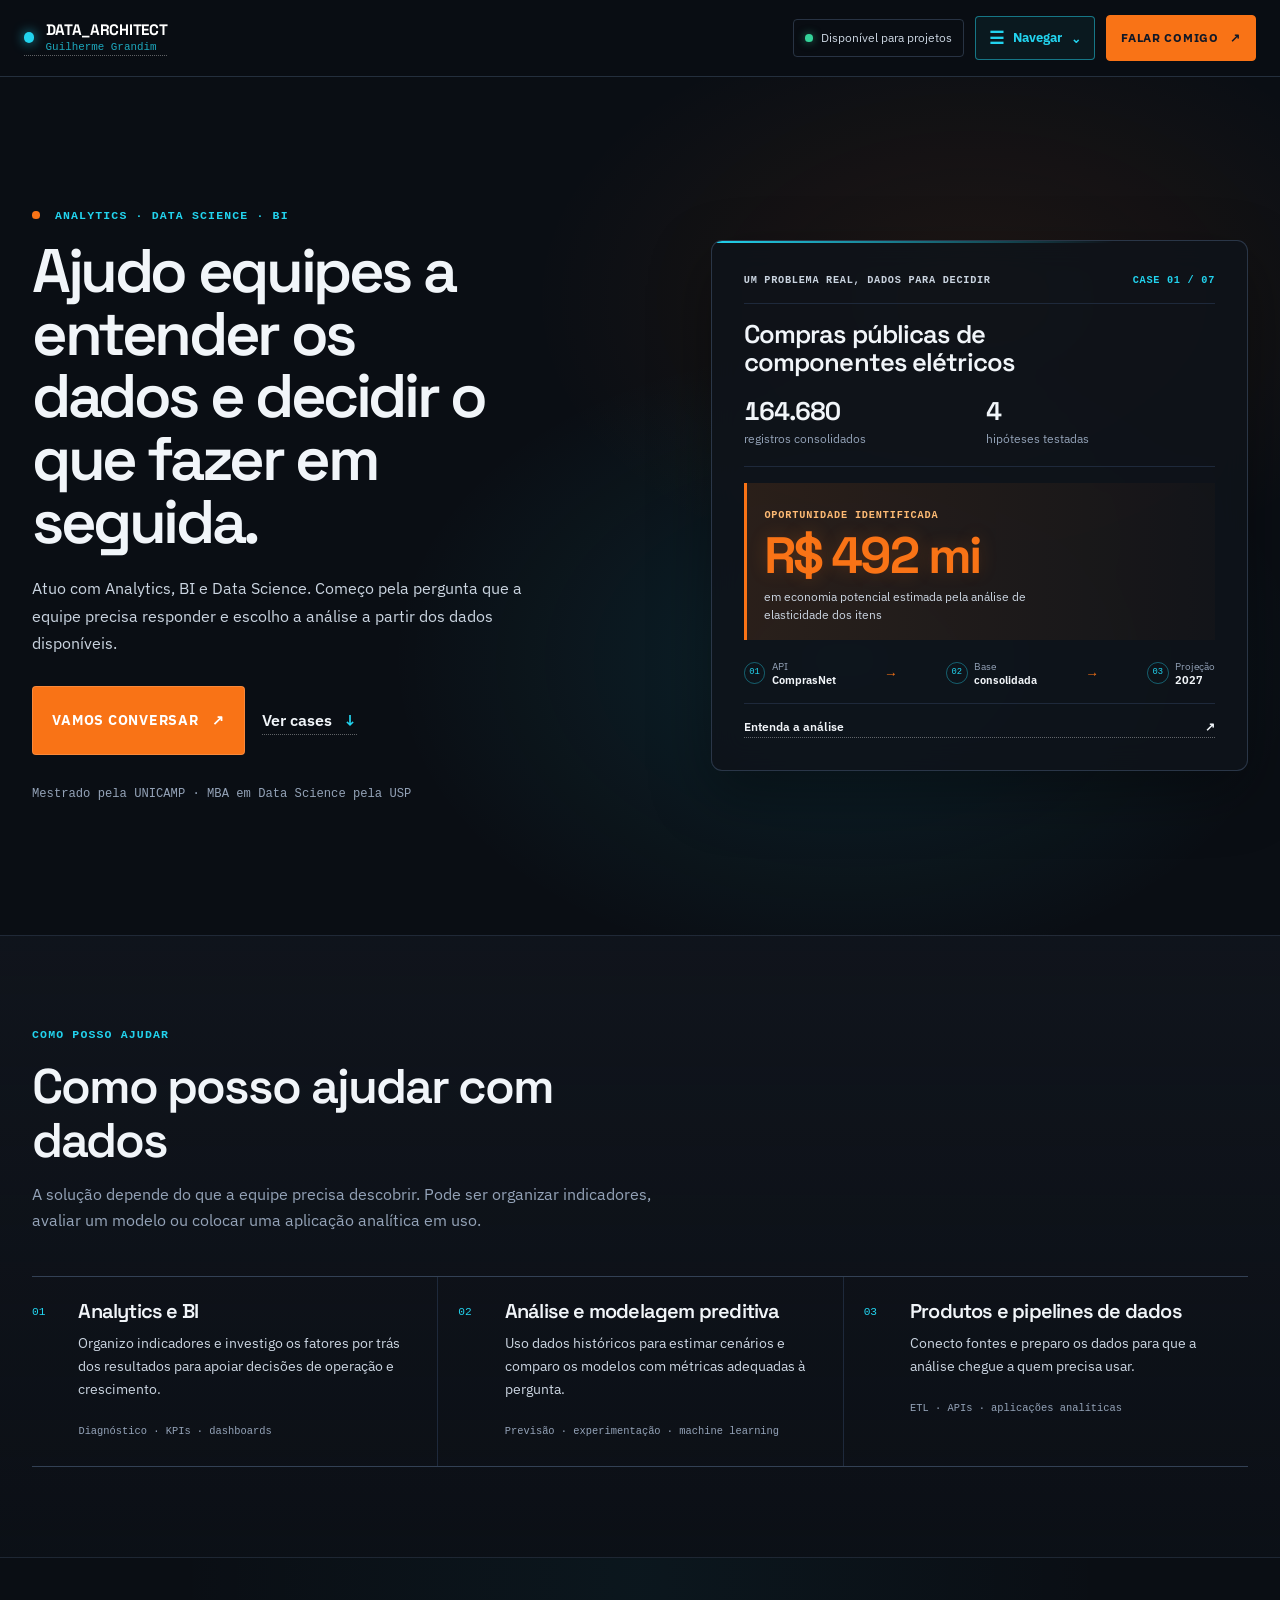
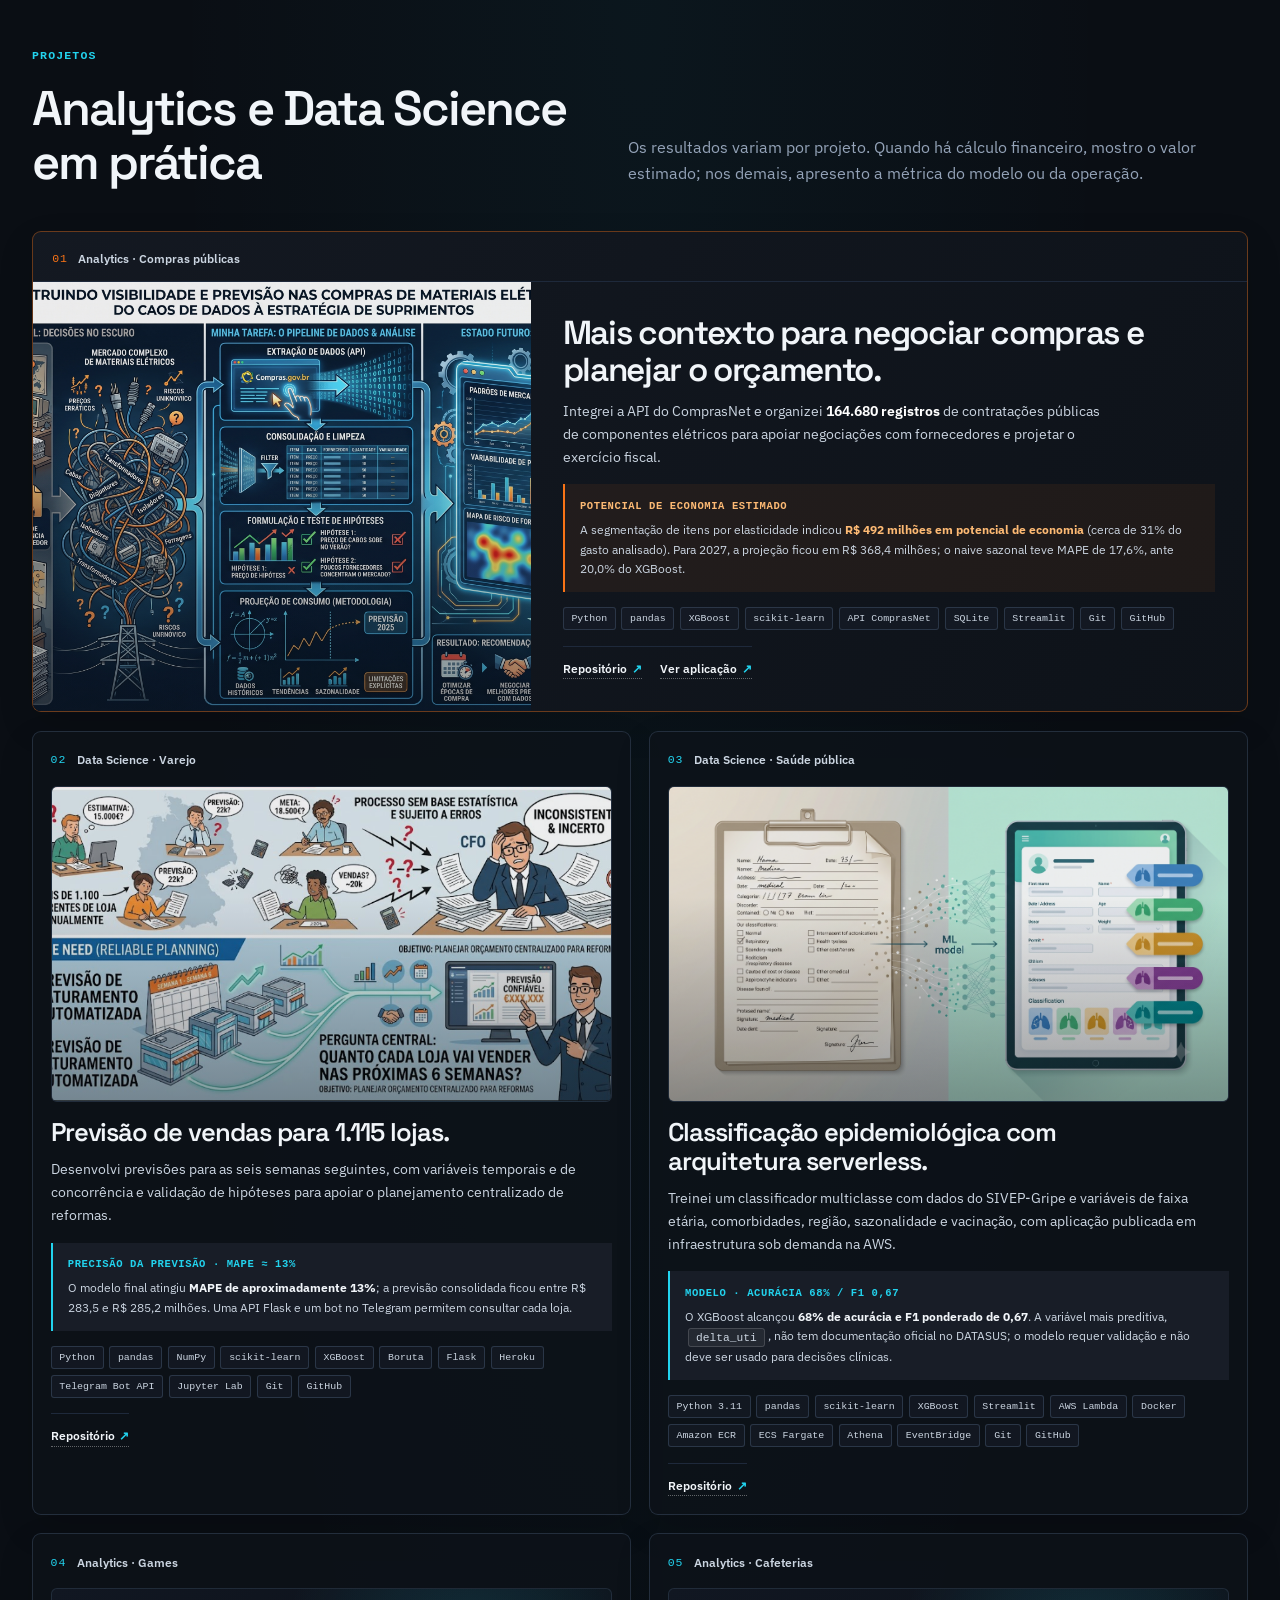
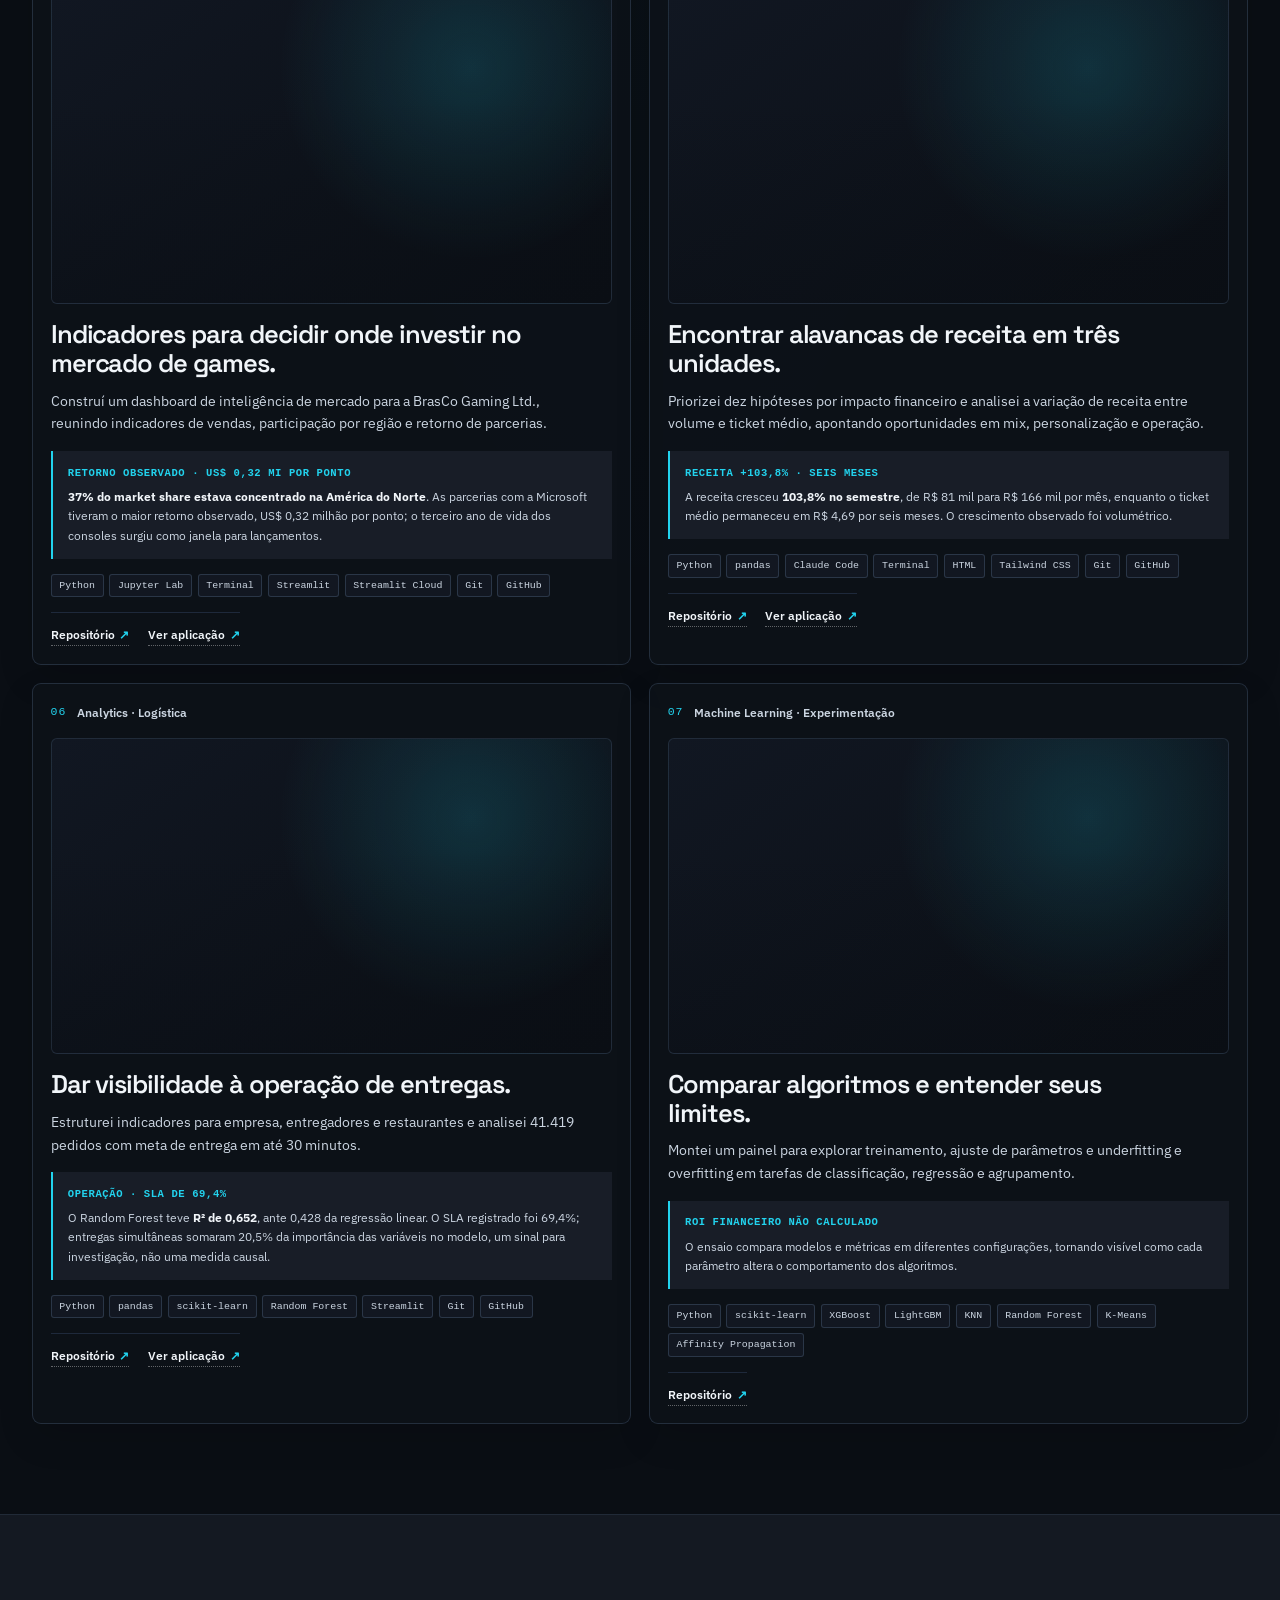
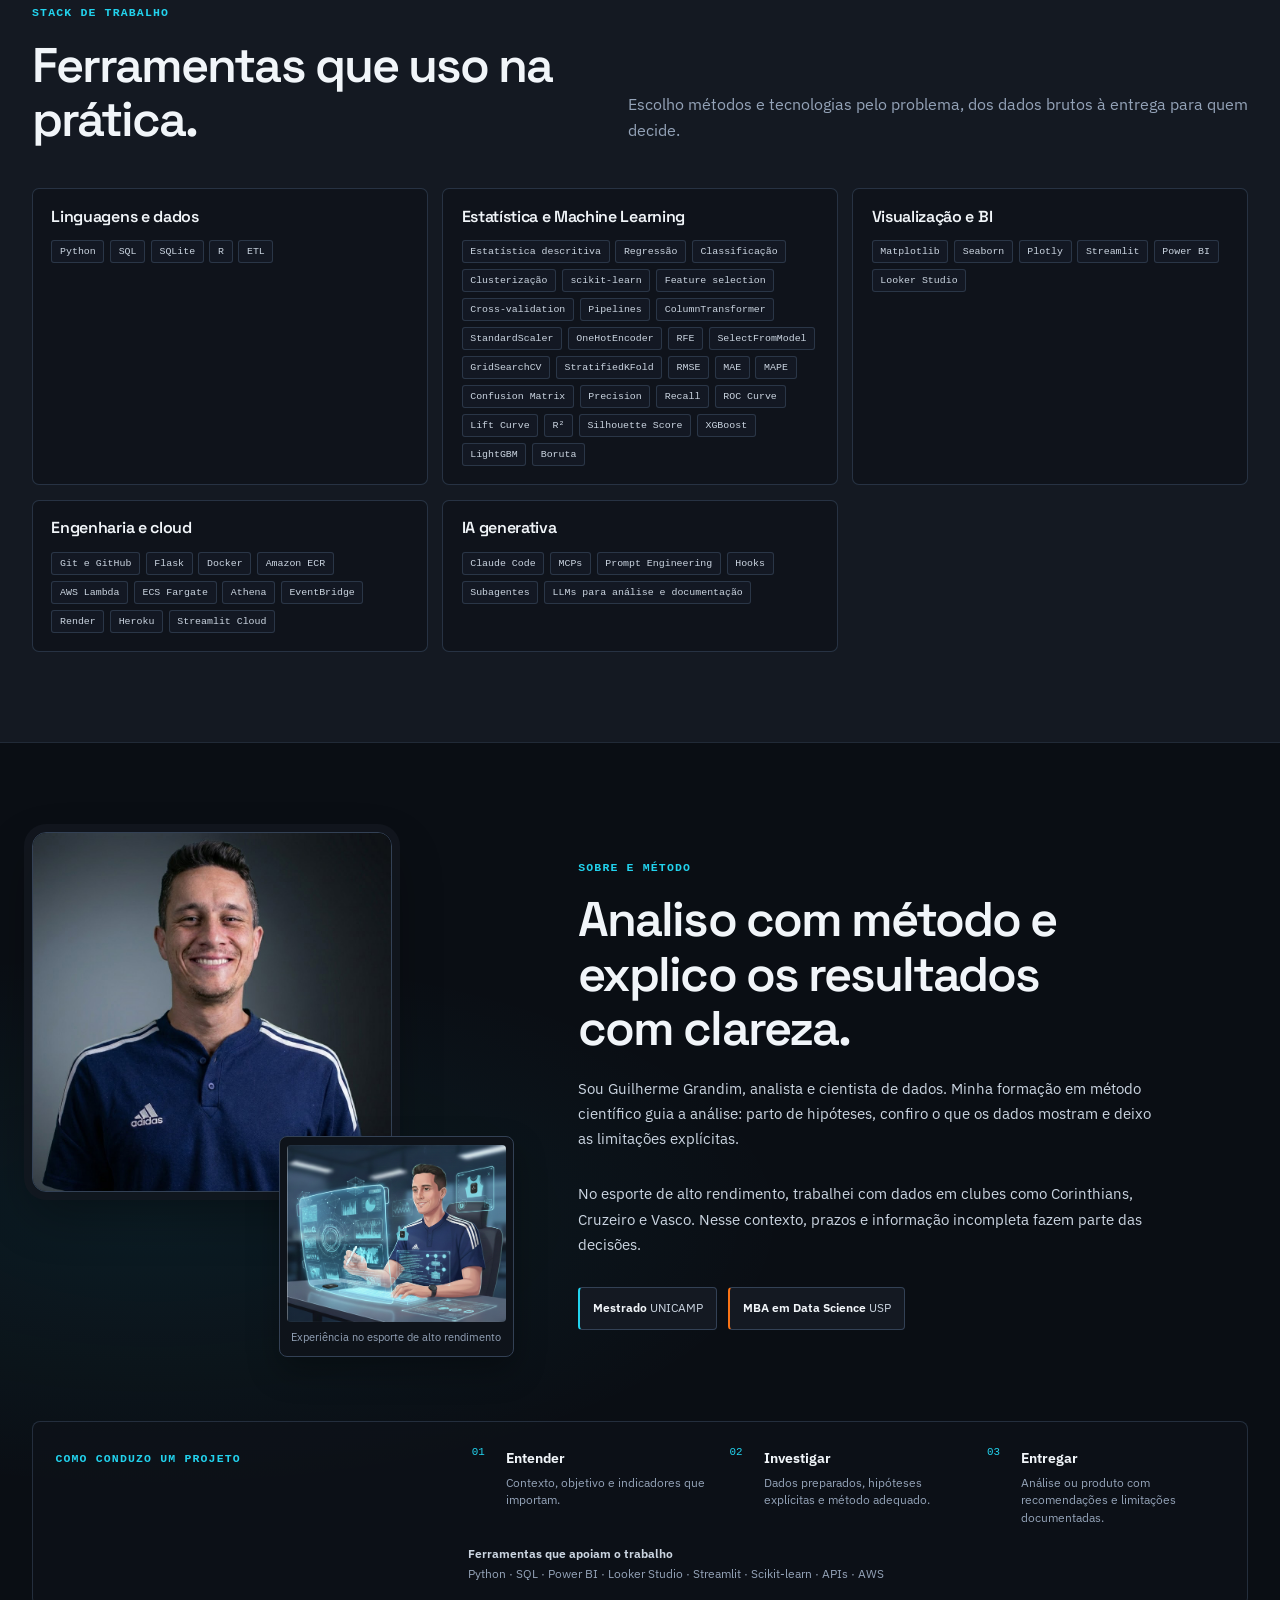
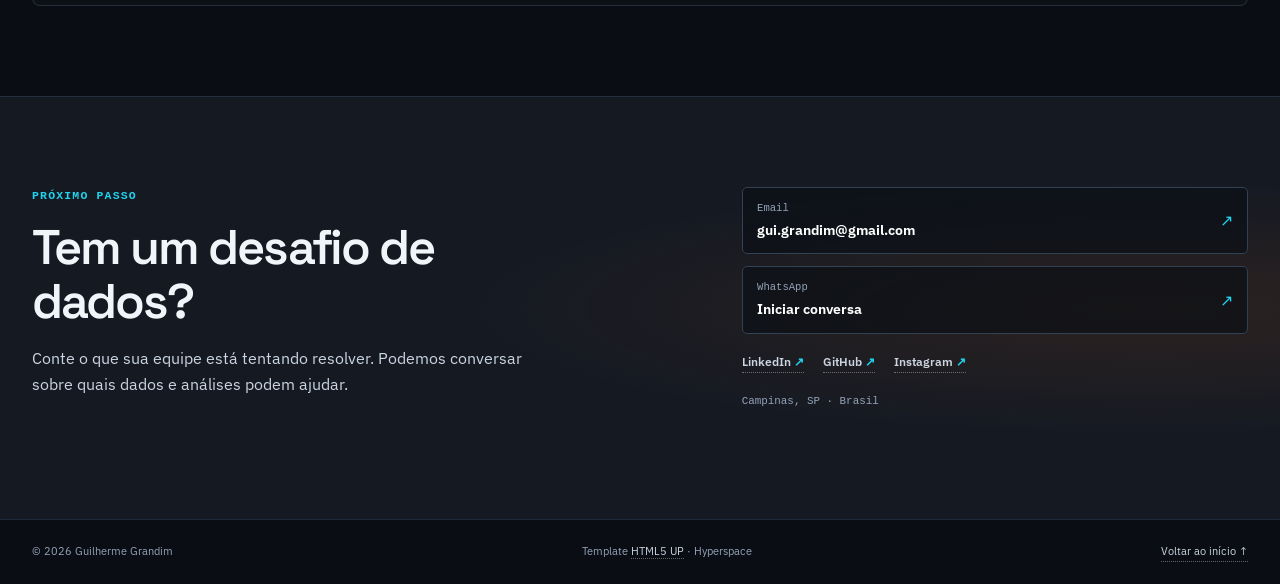
==== commit b89d8647: "Move a navegação para o topo do portfólio" ====
--- a/index.html
+++ b/index.html
@@ -4,18 +4,18 @@
 		<meta charset="utf-8" />
 		<meta name="viewport" content="width=device-width, initial-scale=1" />
 		<title>Guilherme Grandim | Analytics, Data Science e BI</title>
-		<meta name="description" content="Analytics e ciência de dados para transformar perguntas de negócio em análises, previsões e soluções que apoiam decisões." />
+		<meta name="description" content="Projetos de Analytics e Data Science para entender resultados, acompanhar indicadores e decidir os próximos passos." />
 		<meta name="theme-color" content="#0a0e14" />
 		<link rel="icon" type="image/svg+xml" href="images/favicon.svg" />
 		<meta property="og:title" content="Guilherme Grandim | Analytics, Data Science e BI" />
-		<meta property="og:description" content="Transformo dados em decisões que movem o negócio. Conheça projetos de analytics, modelagem preditiva e produtos de dados." />
+		<meta property="og:description" content="Conheça projetos de Analytics e Data Science, com resultados, métodos e ferramentas usados em cada case." />
 		<meta property="og:image" content="https://guigrandim.github.io/portifolio_projetos/images/profile_picture_snb.jpg" />
 		<meta property="og:url" content="https://guigrandim.github.io/portifolio_projetos/" />
 		<meta property="og:type" content="website" />
 		<meta property="og:locale" content="pt_BR" />
 		<meta name="twitter:card" content="summary_large_image" />
 		<meta name="twitter:title" content="Guilherme Grandim | Analytics e Data Science" />
-		<meta name="twitter:description" content="Analytics, modelagem preditiva e soluções de dados ligadas a desafios reais de negócio." />
+		<meta name="twitter:description" content="Projetos de Analytics e Data Science para entender resultados e orientar decisões de negócio." />
 		<meta name="twitter:image" content="https://guigrandim.github.io/portifolio_projetos/images/profile_picture_snb.jpg" />
 		<link rel="stylesheet" href="assets/css/main.css" />
 		<link rel="stylesheet" href="assets/css/custom.css" />
@@ -28,20 +28,20 @@
 					<span class="wordmark-mark" aria-hidden="true"></span>
 					<span class="wordmark-copy"><b>DATA_ARCHITECT</b><small>Guilherme Grandim</small></span>
 				</a>
-				<nav class="primary-nav" aria-label="Navegação principal">
-					<a href="#home"><span class="nav-index" aria-hidden="true">01</span>Início</a>
-					<a href="#services"><span class="nav-index" aria-hidden="true">02</span>Serviços</a>
-					<a href="#cases"><span class="nav-index" aria-hidden="true">03</span>Cases</a>
-					<a href="#stack"><span class="nav-index" aria-hidden="true">04</span>Habilidades</a>
-					<a href="#about"><span class="nav-index" aria-hidden="true">05</span>Sobre</a>
-					<a href="#contact"><span class="nav-index" aria-hidden="true">06</span>Contato</a>
-				</nav>
-				<div class="sidebar-footer">
-					<div class="availability-card">
-						<div class="availability-heading"><span class="availability-dot" aria-hidden="true"></span><span>Status</span></div>
-						<p>Disponível para projetos de Analytics e consultoria.</p>
-					</div>
-					<a class="nav-contact" href="#contact">Falar comigo <span aria-hidden="true">↗</span></a>
+				<div class="header-actions">
+					<p class="availability-pill"><span class="availability-dot" aria-hidden="true"></span>Disponível para projetos</p>
+					<details class="menu-container">
+						<summary class="menu-toggle"><span class="menu-toggle-icon" aria-hidden="true">☰</span>Navegar<span class="menu-chevron" aria-hidden="true">⌄</span></summary>
+						<nav class="primary-nav" id="main-menu" aria-label="Navegação principal">
+							<a class="menu-button" href="#home"><span class="menu-index" aria-hidden="true">01</span>Início</a>
+							<a class="menu-button" href="#services"><span class="menu-index" aria-hidden="true">02</span>Serviços</a>
+							<a class="menu-button" href="#cases"><span class="menu-index" aria-hidden="true">03</span>Cases</a>
+							<a class="menu-button" href="#stack"><span class="menu-index" aria-hidden="true">04</span>Habilidades</a>
+							<a class="menu-button" href="#about"><span class="menu-index" aria-hidden="true">05</span>Sobre</a>
+							<a class="menu-button" href="#contact"><span class="menu-index" aria-hidden="true">06</span>Contato</a>
+						</nav>
+					</details>
+					<a class="header-contact" href="#contact">Falar comigo <span aria-hidden="true">↗</span></a>
 				</div>
 			</div>
 		</header>
@@ -51,8 +51,8 @@
 				<div class="section-inner hero-layout">
 					<div class="hero-copy">
 						<p class="eyebrow"><span class="eyebrow-dot" aria-hidden="true"></span> Analytics · Data Science · BI</p>
-						<h1 id="hero-title">Transformo dados em decisões que movem o negócio.</h1>
-						<p class="hero-lede">Ajudo equipes a entender o que acontece, antecipar cenários e agir com mais clareza — da análise inicial ao produto de dados em uso.</p>
+						<h1 id="hero-title">Ajudo equipes a entender os dados e decidir o que fazer em seguida.</h1>
+						<p class="hero-lede">Atuo com Analytics, BI e Data Science. Começo pela pergunta que a equipe precisa responder e escolho a análise a partir dos dados disponíveis.</p>
 						<div class="hero-actions">
 							<a class="button button-primary" href="#contact">Vamos conversar <span aria-hidden="true">↗</span></a>
 							<a class="text-link" href="#cases">Ver cases <span aria-hidden="true">↓</span></a>
@@ -91,8 +91,8 @@
 				<div class="section-inner">
 					<div class="section-heading">
 						<p class="eyebrow">Como posso ajudar</p>
-						<h2 id="services-title">Dados conectados à próxima decisão.</h2>
-						<p>O trabalho começa pela pergunta de negócio. A solução pode ser uma análise, um modelo ou uma operação de dados que continue funcionando.</p>
+						<h2 id="services-title">Como posso ajudar com dados</h2>
+						<p>A solução depende do que a equipe precisa descobrir. Pode ser organizar indicadores, avaliar um modelo ou colocar uma aplicação analítica em uso.</p>
 					</div>
 					<div class="service-list">
 						<article class="service-item">
@@ -101,11 +101,11 @@
 						</article>
 						<article class="service-item">
 							<span class="service-number">02</span>
-							<div><h3>Análise e modelagem preditiva</h3><p>Transformo dados históricos em previsões e estimativas avaliadas com métricas adequadas ao problema.</p><span class="service-detail">Previsão · experimentação · machine learning</span></div>
+							<div><h3>Análise e modelagem preditiva</h3><p>Uso dados históricos para estimar cenários e comparo os modelos com métricas adequadas à pergunta.</p><span class="service-detail">Previsão · experimentação · machine learning</span></div>
 						</article>
 						<article class="service-item">
 							<span class="service-number">03</span>
-							<div><h3>Produtos e pipelines de dados</h3><p>Conecto fontes, preparo dados e entrego análises em interfaces e serviços prontos para uso.</p><span class="service-detail">ETL · APIs · aplicações analíticas</span></div>
+							<div><h3>Produtos e pipelines de dados</h3><p>Conecto fontes e preparo os dados para que a análise chegue a quem precisa usar.</p><span class="service-detail">ETL · APIs · aplicações analíticas</span></div>
 						</article>
 					</div>
 				</div>
@@ -114,8 +114,8 @@
 			<section class="cases-section section-block" id="cases" aria-labelledby="cases-title">
 				<div class="section-inner">
 					<div class="section-heading section-heading-wide">
-						<div><p class="eyebrow">Trabalho em contexto</p><h2 id="cases-title">Cases selecionados</h2></div>
-						<p>ROI financeiro destacado quando foi calculado; nos demais cases, apresento a métrica de impacto documentada, sem estimar retornos que os dados não sustentam.</p>
+						<div><p class="eyebrow">Projetos</p><h2 id="cases-title">Analytics e Data Science em prática</h2></div>
+						<p>Os resultados variam por projeto. Quando há cálculo financeiro, mostro o valor estimado; nos demais, apresento a métrica do modelo ou da operação.</p>
 					</div>
 
 					<div class="case-list">
@@ -143,13 +143,13 @@
 <div class="about-portrait"><img class="portrait-photo" src="images/profile_picture_snb.jpg" alt="Retrato de Guilherme Grandim" loading="lazy" decoding="async" /><figure class="experience-photo"><img src="images/experience.png" alt="Ilustração da experiência de Guilherme com dados no esporte" loading="lazy" decoding="async" /><figcaption>Experiência no esporte de alto rendimento</figcaption></figure></div>
 					<div class="about-intro">
 						<p class="eyebrow">Sobre e método</p>
-						<h2 id="about-title">Rigor para analisar. Clareza para decidir.</h2>
-						<p>Sou Guilherme Grandim, analista e cientista de dados. Minha formação em método científico orienta como investigo cada problema: explicito hipóteses, testo evidências e comunico limites junto com os resultados.</p>
-						<p>Trabalhei com dados no esporte de alto rendimento em clubes como Corinthians, Cruzeiro e Vasco, onde decisões precisam considerar contexto, prazos e informação incompleta.</p>
+						<h2 id="about-title">Analiso com método e explico os resultados com clareza.</h2>
+						<p>Sou Guilherme Grandim, analista e cientista de dados. Minha formação em método científico guia a análise: parto de hipóteses, confiro o que os dados mostram e deixo as limitações explícitas.</p>
+						<p>No esporte de alto rendimento, trabalhei com dados em clubes como Corinthians, Cruzeiro e Vasco. Nesse contexto, prazos e informação incompleta fazem parte das decisões.</p>
 						<div class="credentials"><span><b>Mestrado</b> UNICAMP</span><span><b>MBA em Data Science</b> USP</span></div>
 					</div>
 					<div class="capability-panel">
-						<p class="eyebrow">Da pergunta à entrega</p>
+						<p class="eyebrow">Como conduzo um projeto</p>
 						<ol class="method-list">
 							<li><span>01</span><div><b>Entender</b><p>Contexto, objetivo e indicadores que importam.</p></div></li>
 							<li><span>02</span><div><b>Investigar</b><p>Dados preparados, hipóteses explícitas e método adequado.</p></div></li>
@@ -165,7 +165,7 @@
 					<div>
 						<p class="eyebrow">Próximo passo</p>
 						<h2 id="contact-title">Tem um desafio de dados?</h2>
-						<p>Conte um pouco sobre o problema que sua equipe quer resolver. Podemos conversar sobre o melhor caminho analítico.</p>
+						<p>Conte o que sua equipe está tentando resolver. Podemos conversar sobre quais dados e análises podem ajudar.</p>
 					</div>
 					<div class="contact-actions">
 						<a class="contact-primary" href="mailto:gui.grandim@gmail.com"><span>Email</span><b>gui.grandim@gmail.com</b><span aria-hidden="true">↗</span></a>
--- a/assets/css/custom.css
+++ b/assets/css/custom.css
@@ -31,7 +31,6 @@
 	--font-body: "IBM Plex Sans", Arial, sans-serif;
 	--font-code: ui-monospace, SFMono-Regular, Consolas, "Liberation Mono", monospace;
 	--content-width: 1240px;
-	--sidebar-width: 256px;
 }
 
 *,
@@ -81,7 +80,8 @@
 }
 
 a:focus-visible,
-button:focus-visible {
+button:focus-visible,
+.menu-toggle:focus-visible {
 	outline: 3px solid var(--orange);
 	outline-offset: 4px;
 }
@@ -153,25 +153,21 @@
 
 .site-header {
 	position: fixed;
-	inset: 0 auto 0 0;
+	inset: 0 0 auto;
 	z-index: 100;
-	width: var(--sidebar-width);
-	height: 100vh;
-	height: 100svh;
-	padding: 2rem 0;
-	border-right: 1px solid rgba(51, 65, 85, 0.55);
+	width: 100%;
+	border-bottom: 1px solid rgba(51, 65, 85, 0.65);
 	background: rgba(10, 14, 20, 0.94);
 	backdrop-filter: blur(18px);
 }
 
 .header-inner {
-	width: calc(100% - 2rem);
-	height: 100%;
-	max-width: none;
-	display: flex;
-	flex-direction: column;
-	align-items: stretch;
-	gap: 2.25rem;
+	width: min(calc(100% - 3rem), var(--content-width));
+	min-height: 76px;
+	display: flex;
+	align-items: center;
+	justify-content: space-between;
+	gap: 1.5rem;
 	margin-inline: auto;
 }
 
@@ -216,34 +212,122 @@
 	font-size: 0.68rem;
 }
 
+.header-actions {
+	display: flex;
+	align-items: center;
+	gap: 0.65rem;
+}
+
+.availability-pill {
+	display: inline-flex;
+	align-items: center;
+	gap: 0.5rem;
+	padding: 0.55rem 0.7rem;
+	margin: 0;
+	border: 1px solid rgba(51, 65, 85, 0.75);
+	border-radius: 4px;
+	color: #cbd5e1;
+	font-size: 0.72rem;
+}
+
+.availability-dot {
+	width: 0.48rem;
+	height: 0.48rem;
+	flex: 0 0 auto;
+	border-radius: 50%;
+	background: #34d399;
+	box-shadow: 0 0 8px rgba(52, 211, 153, 0.55);
+}
+
+.menu-container {
+	position: relative;
+}
+
+.menu-toggle {
+	min-height: 2.8rem;
+	display: inline-flex;
+	align-items: center;
+	justify-content: center;
+	gap: 0.55rem;
+	padding: 0.55rem 0.85rem;
+	border: 1px solid rgba(34, 211, 238, 0.5);
+	border-radius: 4px;
+	background: rgba(34, 211, 238, 0.06);
+	color: var(--cyan);
+	cursor: pointer;
+	font-size: 0.82rem;
+	font-weight: 700;
+	list-style: none;
+	transition: background-color 160ms ease, border-color 160ms ease;
+}
+
+.menu-toggle::-webkit-details-marker {
+	display: none;
+}
+
+.menu-toggle:hover,
+.menu-container[open] .menu-toggle {
+	border-color: var(--cyan);
+	background: rgba(34, 211, 238, 0.12);
+}
+
+.menu-toggle-icon {
+	font-size: 1.05rem;
+	line-height: 1;
+}
+
+.menu-chevron {
+	font-size: 0.78rem;
+	transition: transform 160ms ease;
+}
+
+.menu-container[open] .menu-chevron {
+	transform: rotate(180deg);
+}
+
 .primary-nav {
-	display: flex;
+	display: none;
+	position: absolute;
+	top: calc(100% + 0.65rem);
+	right: 0;
+	width: min(20rem, calc(100vw - 2rem));
 	flex-direction: column;
-	gap: 0.35rem;
-}
-
-.primary-nav a {
-	min-height: 2.8rem;
-	display: flex;
-	align-items: center;
-	gap: 0.85rem;
-	padding: 0.65rem 0.85rem;
-	border: 1px solid transparent;
+	gap: 0.45rem;
+	padding: 0.7rem;
+	border: 1px solid rgba(51, 65, 85, 0.8);
+	border-radius: 8px;
+	background: rgba(14, 19, 26, 0.98);
+	box-shadow: 0 18px 45px rgba(0, 0, 0, 0.45);
+	backdrop-filter: blur(18px);
+}
+
+.menu-container[open] .primary-nav {
+	display: flex;
+}
+
+.menu-button {
+	min-height: 2.7rem;
+	display: flex;
+	align-items: center;
+	gap: 0.7rem;
+	padding: 0.6rem 0.75rem;
+	border: 1px solid rgba(51, 65, 85, 0.75);
 	border-radius: 5px;
-	color: var(--muted);
-	font-size: 0.92rem;
-	font-weight: 500;
+	background: var(--surface-container);
+	color: var(--text);
+	font-size: 0.85rem;
+	font-weight: 600;
 	text-decoration: none;
-	transition: background-color 180ms ease, border-color 180ms ease, color 180ms ease;
-}
-
-.primary-nav a:hover {
-	border-color: rgba(34, 211, 238, 0.16);
-	background: rgba(34, 211, 238, 0.06);
-	color: var(--text);
-}
-
-.nav-index {
+	transition: background-color 160ms ease, border-color 160ms ease, color 160ms ease;
+}
+
+.menu-button:hover {
+	border-color: rgba(34, 211, 238, 0.6);
+	background: rgba(34, 211, 238, 0.09);
+	color: var(--cyan);
+}
+
+.menu-index {
 	min-width: 1.45rem;
 	color: var(--cyan);
 	font-family: var(--font-code);
@@ -251,47 +335,7 @@
 	opacity: 0.8;
 }
 
-.sidebar-footer {
-	display: grid;
-	gap: 0.8rem;
-	margin-top: auto;
-}
-
-.availability-card {
-	padding: 0.9rem;
-	border: 1px solid rgba(51, 65, 85, 0.75);
-	border-radius: 7px;
-	background: var(--surface-container);
-}
-
-.availability-heading {
-	display: flex;
-	align-items: center;
-	gap: 0.5rem;
-	margin-bottom: 0.45rem;
-	color: #cbd5e1;
-	font-family: var(--font-code);
-	font-size: 0.66rem;
-	letter-spacing: 0.08em;
-	text-transform: uppercase;
-}
-
-.availability-dot {
-	width: 0.48rem;
-	height: 0.48rem;
-	border-radius: 50%;
-	background: #34d399;
-	box-shadow: 0 0 8px rgba(52, 211, 153, 0.55);
-}
-
-.availability-card p {
-	margin: 0;
-	color: var(--muted);
-	font-size: 0.76rem;
-	line-height: 1.5;
-}
-
-.nav-contact {
+.header-contact {
 	min-height: 2.9rem;
 	display: flex;
 	align-items: center;
@@ -302,15 +346,16 @@
 	border-radius: 4px;
 	background: var(--orange);
 	color: #111827;
-	font-size: 0.8rem;
+	font-size: 0.74rem;
 	font-weight: 700;
 	letter-spacing: 0.06em;
 	text-decoration: none;
 	text-transform: uppercase;
-	transition: background-color 160ms ease, color 160ms ease, border-color 160ms ease;
-}
-
-.nav-contact:hover {
+	transition: background-color 160ms ease, color 160ms ease, border-color 160ms ease, transform 160ms ease;
+}
+
+.header-contact:hover {
+	transform: translateY(-1px);
 	border-color: #fb923c;
 	background: #fb923c;
 	color: #111827;
@@ -318,11 +363,12 @@
 
 main {
 	min-height: 100vh;
-	margin-left: var(--sidebar-width);
+	margin-left: 0;
+	padding-top: 76px;
 }
 
 section {
-	scroll-margin-top: 6rem;
+	scroll-margin-top: 6.5rem;
 }
 
 .section-inner {
@@ -1262,9 +1308,6 @@
 }
 
 @media (max-width: 1200px) {
-	:root {
-		--sidebar-width: 232px;
-	}
 	.hero-layout {
 		grid-template-columns: minmax(0, 1fr) minmax(310px, 0.9fr);
 		gap: 2rem;
@@ -1275,27 +1318,9 @@
 }
 
 @media (max-width: 1000px) {
-	.site-header {
-		inset: 0 0 auto;
-		width: 100%;
-		height: auto;
-		padding: 0.55rem 0 0.45rem;
-		border-right: 0;
-		border-bottom: 1px solid rgba(51, 65, 85, 0.65);
-	}
 	.header-inner {
-		width: calc(100% - 1.5rem);
-		height: auto;
-		display: grid;
-		grid-template-columns: minmax(0, 1fr) auto;
-		grid-template-areas:
-			"brand action"
-			"nav nav";
-		align-items: center;
-		gap: 0.4rem 0.7rem;
-	}
-	.wordmark {
-		grid-area: brand;
+		width: min(calc(100% - 2rem), var(--content-width));
+		min-height: 70px;
 	}
 	.wordmark-mark {
 		width: 0.55rem;
@@ -1307,45 +1332,11 @@
 	.wordmark-copy small {
 		font-size: 0.6rem;
 	}
-	.primary-nav {
-		grid-area: nav;
-		flex-direction: row;
-		gap: 0.25rem;
-		overflow-x: auto;
-		padding-bottom: 0.15rem;
-		scrollbar-width: none;
-	}
-	.primary-nav::-webkit-scrollbar {
+	.availability-pill {
 		display: none;
 	}
-	.primary-nav a {
-		min-height: 2rem;
-		flex: 0 0 auto;
-		gap: 0.35rem;
-		padding: 0.38rem 0.52rem;
-		font-size: 0.72rem;
-	}
-	.nav-index {
-		display: none;
-	}
-	.sidebar-footer {
-		position: fixed;
-		top: 0.75rem;
-		right: 0.75rem;
-		display: block;
-		margin: 0;
-	}
-	.availability-card {
-		display: none;
-	}
-	.sidebar-footer .nav-contact {
-		min-height: auto;
-		padding: 0.52rem 0.7rem;
-		font-size: 0.66rem;
-	}
 	main {
-		margin-left: 0;
-		padding-top: 6.6rem;
+		padding-top: 70px;
 	}
 	.hero-section {
 		min-height: 0;
@@ -1360,6 +1351,19 @@
 }
 
 @media (max-width: 760px) {
+	.header-inner {
+		gap: 0.75rem;
+	}
+	.header-contact {
+		display: none;
+	}
+	.menu-toggle {
+		min-height: 2.65rem;
+		padding-inline: 0.75rem;
+	}
+	.primary-nav {
+		width: min(20rem, calc(100vw - 2rem));
+	}
 	.hero-layout {
 		grid-template-columns: 1fr;
 		gap: 2rem;
@@ -1438,6 +1442,31 @@
 }
 
 @media (max-width: 520px) {
+	.header-inner {
+		width: calc(100% - 1.25rem);
+		min-height: 64px;
+	}
+	.wordmark {
+		gap: 0.5rem;
+	}
+	.wordmark-copy b {
+		font-size: 0.72rem;
+	}
+	.wordmark-copy small {
+		font-size: 0.56rem;
+	}
+	.menu-toggle {
+		min-height: 2.45rem;
+		gap: 0.4rem;
+		padding: 0.45rem 0.6rem;
+		font-size: 0.74rem;
+	}
+	.primary-nav {
+		width: min(20rem, calc(100vw - 1.25rem));
+	}
+	main {
+		padding-top: 64px;
+	}
 	.section-inner {
 		width: min(calc(100% - 1.5rem), var(--content-width));
 	}
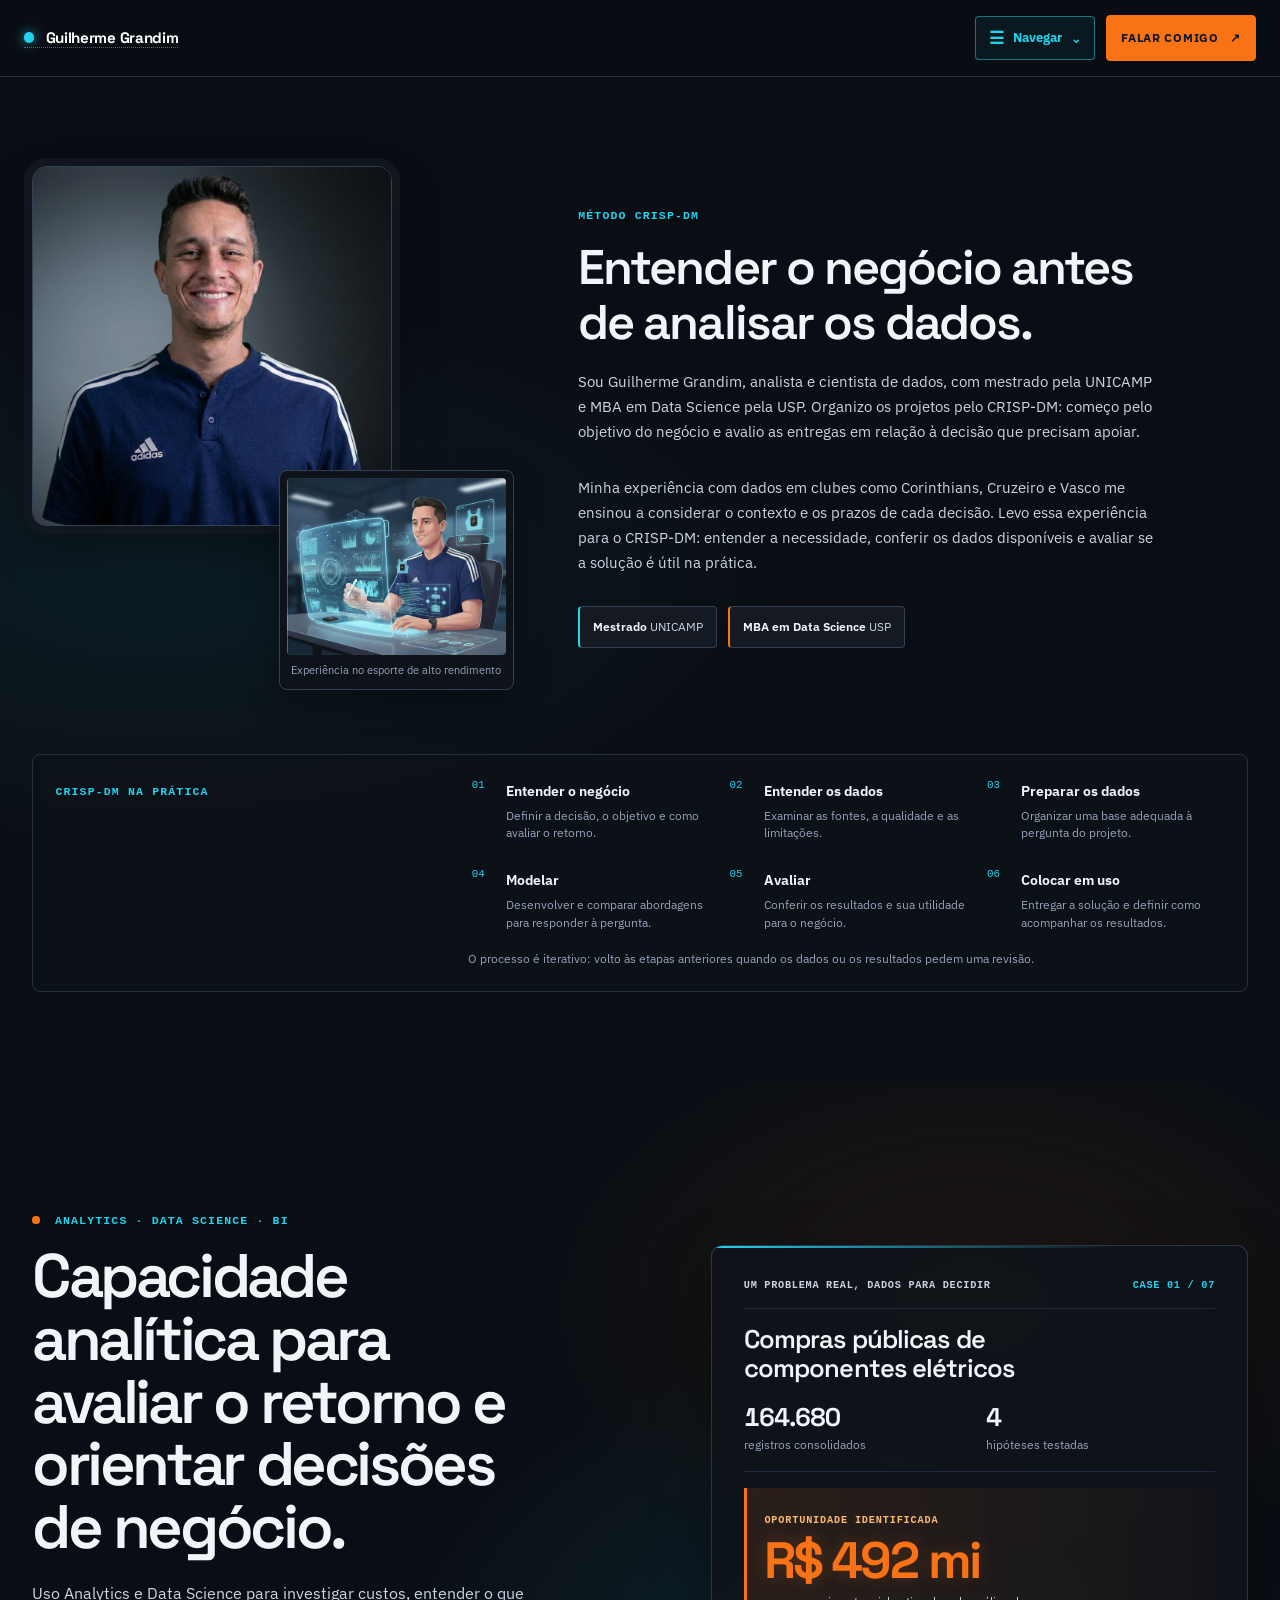
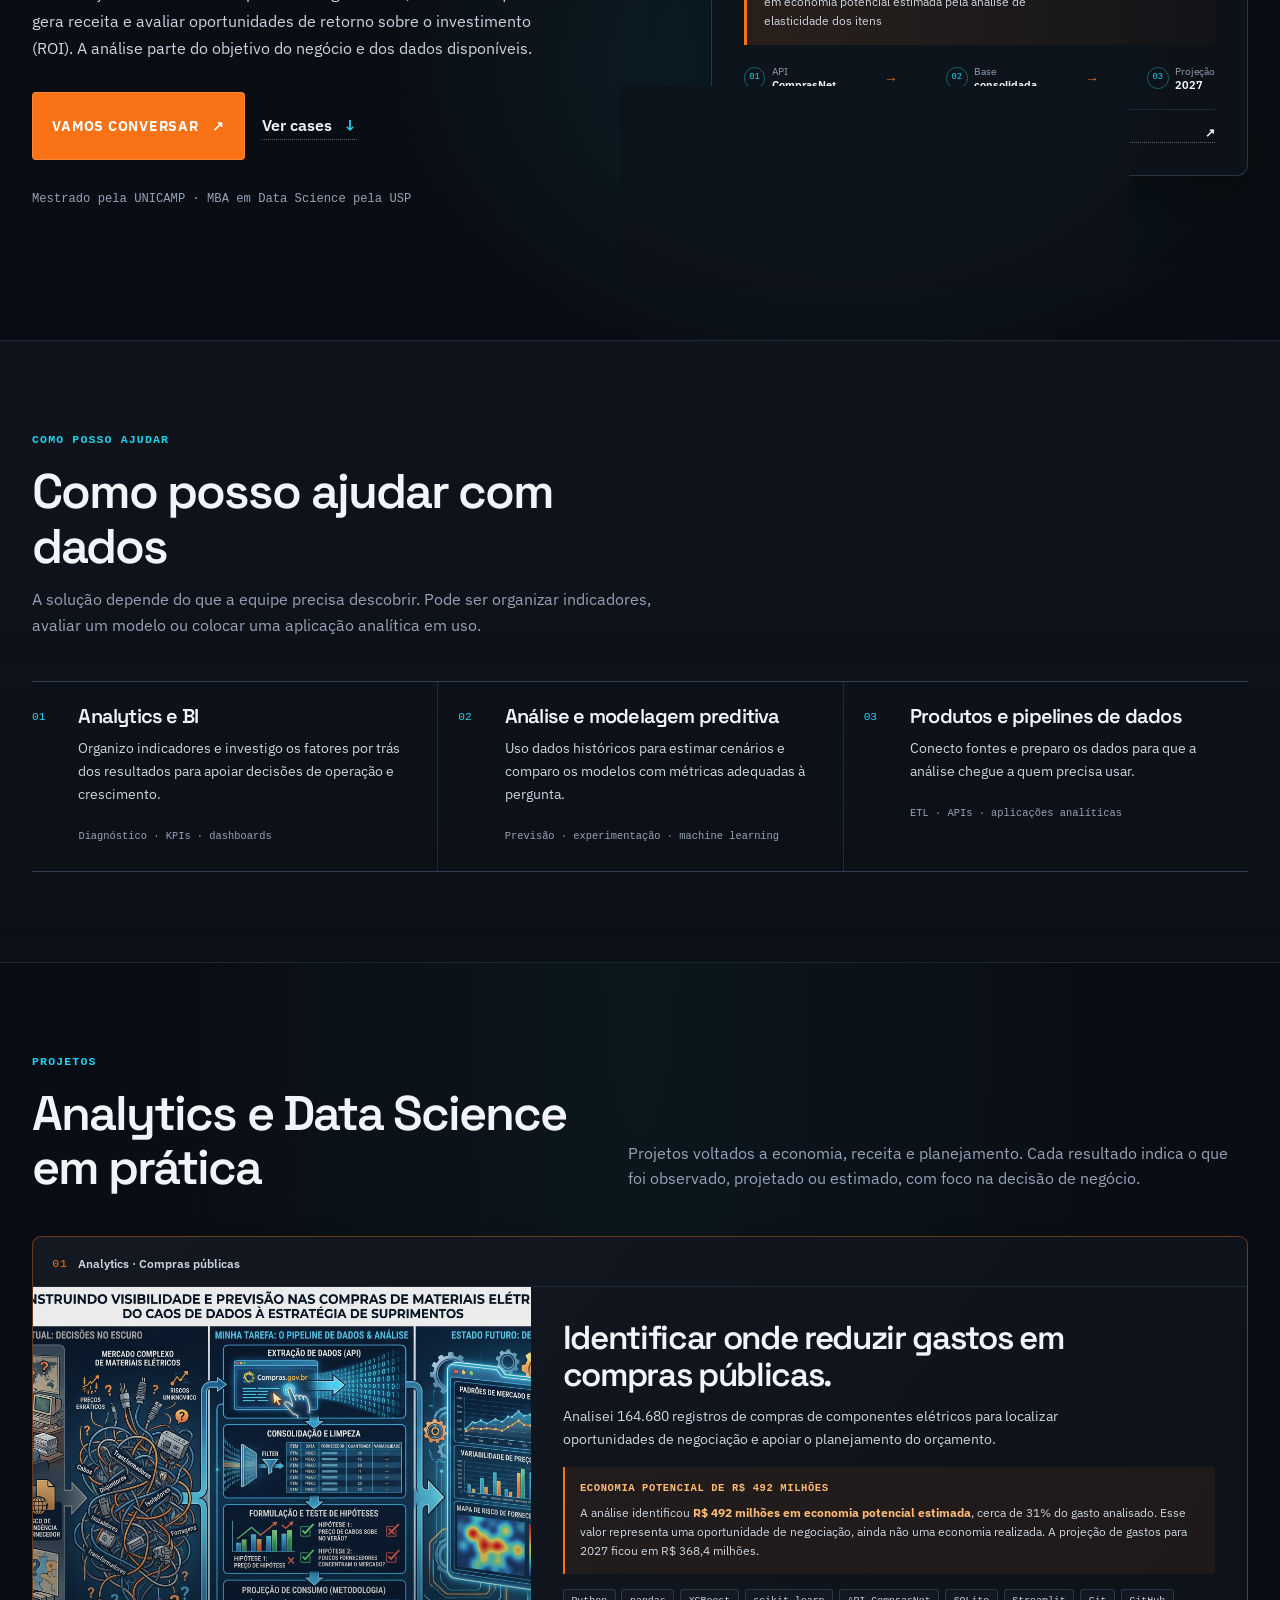
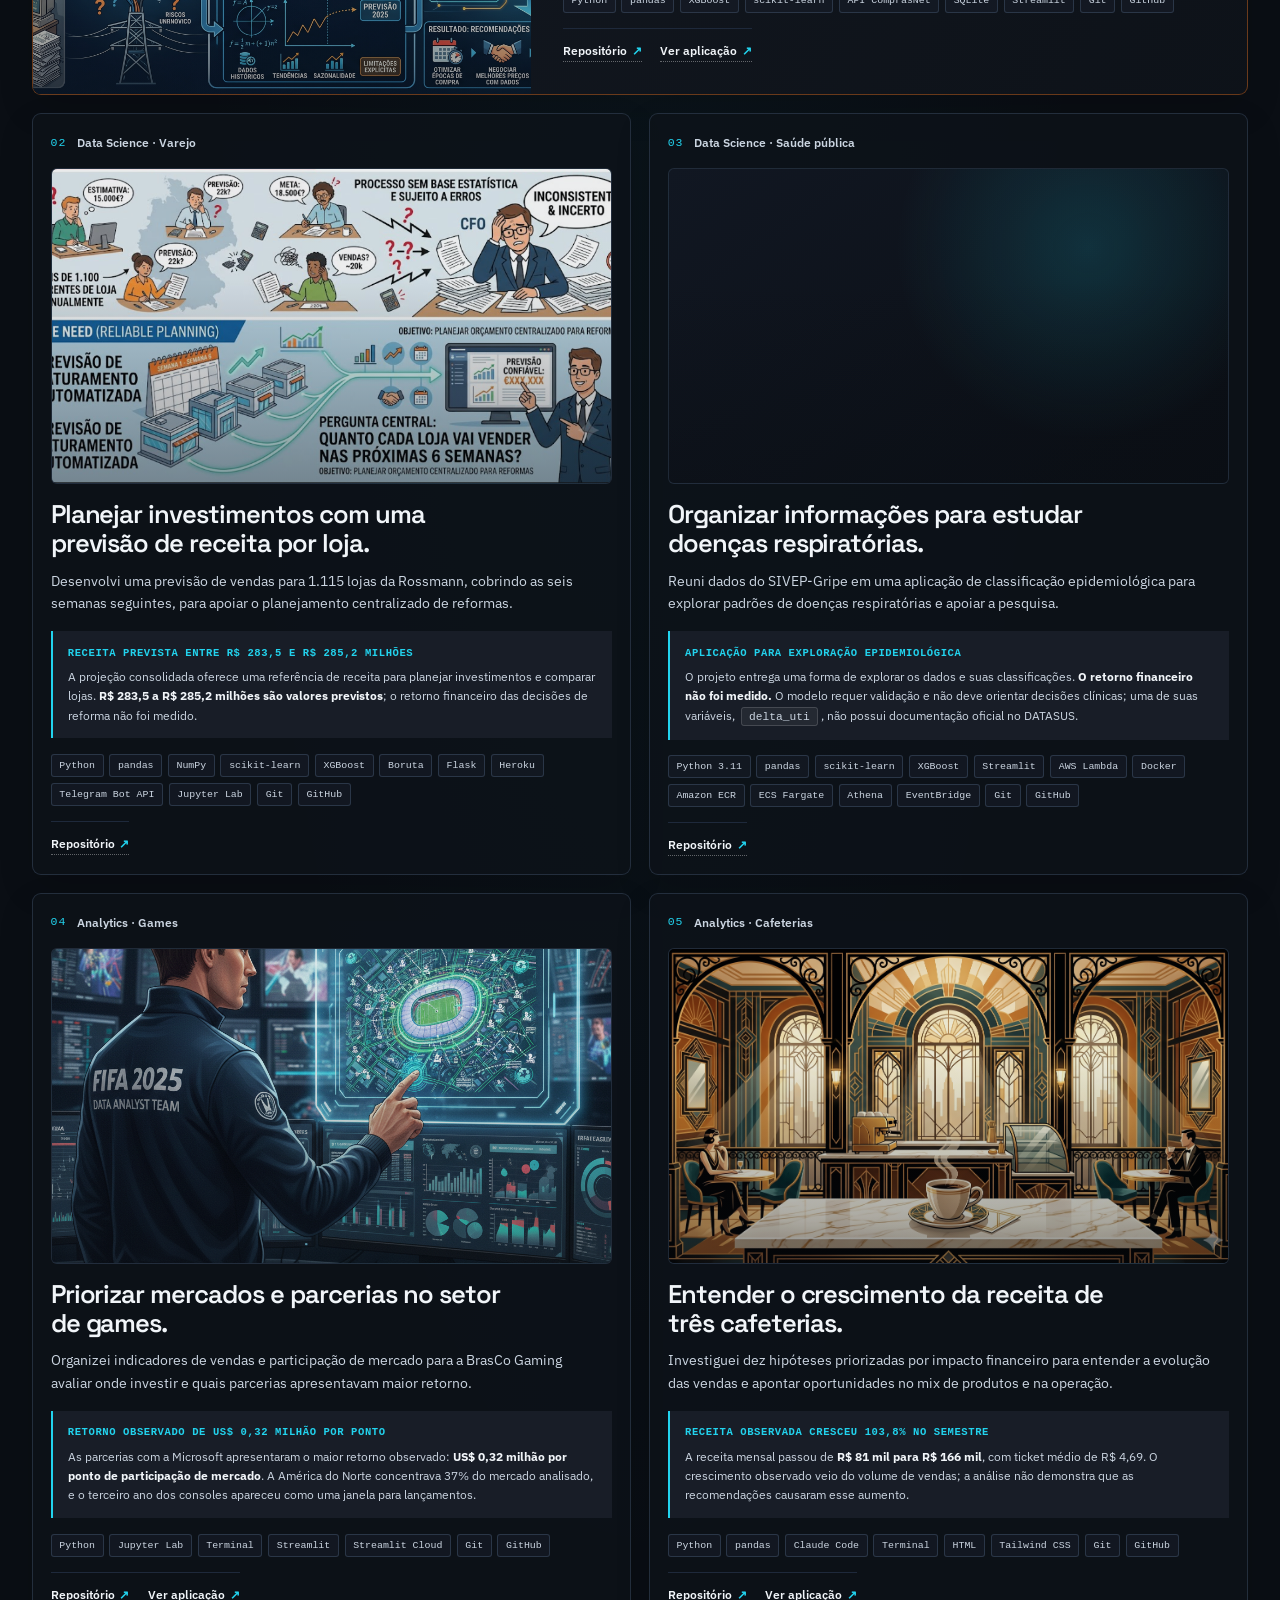
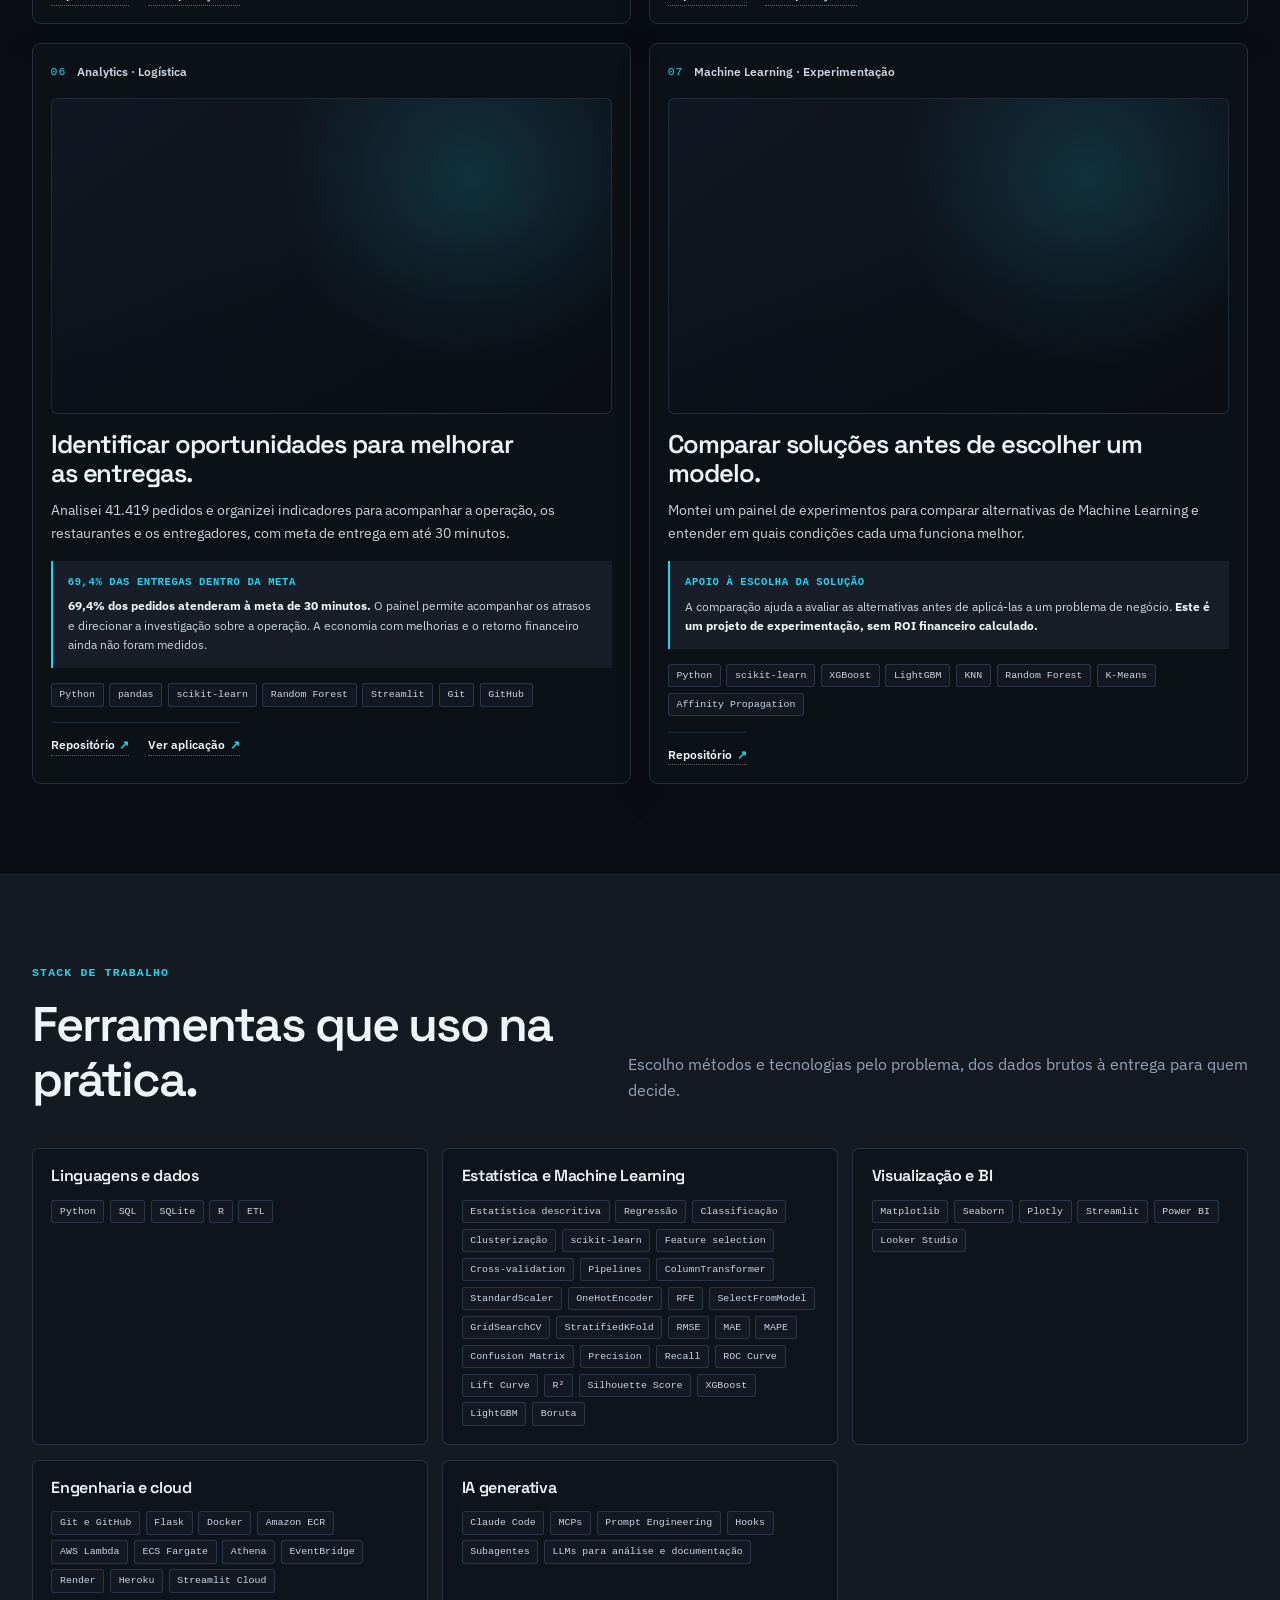
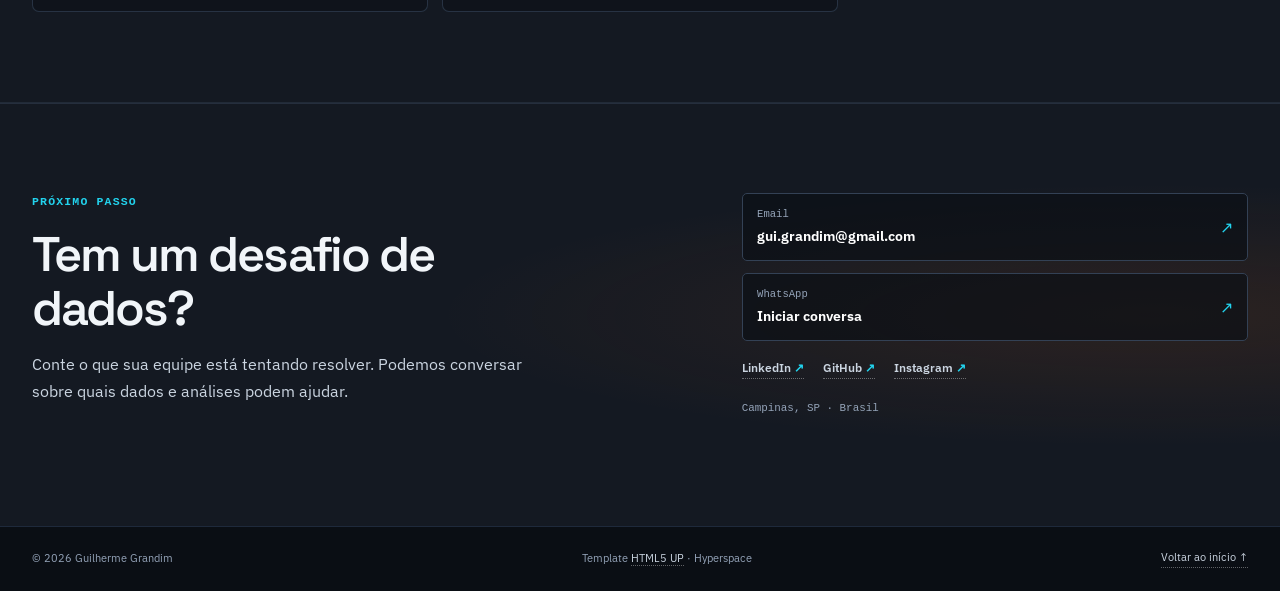
==== commit 19220393: "Destaca resultados de negócio e método CRISP-DM" ====
--- a/index.html
+++ b/index.html
@@ -24,20 +24,19 @@
 		<a class="skip-link" href="#page-content">Pular para o conteúdo</a>
 		<header class="site-header" id="top">
 			<div class="header-inner">
-				<a class="wordmark" href="#home" aria-label="Guilherme Grandim, início">
+				<a class="wordmark" href="#about" aria-label="Guilherme Grandim, início">
 					<span class="wordmark-mark" aria-hidden="true"></span>
-					<span class="wordmark-copy"><b>DATA_ARCHITECT</b><small>Guilherme Grandim</small></span>
+					<span class="wordmark-copy"><b>Guilherme Grandim</b></span>
 				</a>
 				<div class="header-actions">
-					<p class="availability-pill"><span class="availability-dot" aria-hidden="true"></span>Disponível para projetos</p>
 					<details class="menu-container">
 						<summary class="menu-toggle"><span class="menu-toggle-icon" aria-hidden="true">☰</span>Navegar<span class="menu-chevron" aria-hidden="true">⌄</span></summary>
 						<nav class="primary-nav" id="main-menu" aria-label="Navegação principal">
-							<a class="menu-button" href="#home"><span class="menu-index" aria-hidden="true">01</span>Início</a>
+							<a class="menu-button" href="#about"><span class="menu-index" aria-hidden="true">01</span>Sobre e método</a>
 							<a class="menu-button" href="#services"><span class="menu-index" aria-hidden="true">02</span>Serviços</a>
 							<a class="menu-button" href="#cases"><span class="menu-index" aria-hidden="true">03</span>Cases</a>
 							<a class="menu-button" href="#stack"><span class="menu-index" aria-hidden="true">04</span>Habilidades</a>
-							<a class="menu-button" href="#about"><span class="menu-index" aria-hidden="true">05</span>Sobre</a>
+							<a class="menu-button" href="#home"><span class="menu-index" aria-hidden="true">05</span>Visão de negócio</a>
 							<a class="menu-button" href="#contact"><span class="menu-index" aria-hidden="true">06</span>Contato</a>
 						</nav>
 					</details>
@@ -47,12 +46,36 @@
 		</header>
 
 		<main id="page-content">
+<section class="about-section section-block" id="about" aria-labelledby="about-title">
+				<div class="section-inner about-layout">
+<div class="about-portrait"><img class="portrait-photo" src="images/profile_picture_snb.jpg" alt="Retrato de Guilherme Grandim" fetchpriority="high" decoding="async" /><figure class="experience-photo"><img src="images/experience.png" alt="Ilustração da experiência de Guilherme com dados no esporte" loading="lazy" decoding="async" /><figcaption>Experiência no esporte de alto rendimento</figcaption></figure></div>
+					<div class="about-intro">
+						<p class="eyebrow">Método CRISP-DM</p>
+						<h2 id="about-title">Entender o negócio antes de analisar os dados.</h2>
+						<p>Sou Guilherme Grandim, analista e cientista de dados, com mestrado pela UNICAMP e MBA em Data Science pela USP. Organizo os projetos pelo CRISP-DM: começo pelo objetivo do negócio e avalio as entregas em relação à decisão que precisam apoiar.</p>
+						<p>Minha experiência com dados em clubes como Corinthians, Cruzeiro e Vasco me ensinou a considerar o contexto e os prazos de cada decisão. Levo essa experiência para o CRISP-DM: entender a necessidade, conferir os dados disponíveis e avaliar se a solução é útil na prática.</p>
+						<div class="credentials"><span><b>Mestrado</b> UNICAMP</span><span><b>MBA em Data Science</b> USP</span></div>
+					</div>
+					<div class="capability-panel">
+						<p class="eyebrow">CRISP-DM na prática</p>
+						<ol class="method-list">
+<li><span>01</span><div><b>Entender o negócio</b><p>Definir a decisão, o objetivo e como avaliar o retorno.</p></div></li>
+<li><span>02</span><div><b>Entender os dados</b><p>Examinar as fontes, a qualidade e as limitações.</p></div></li>
+<li><span>03</span><div><b>Preparar os dados</b><p>Organizar uma base adequada à pergunta do projeto.</p></div></li>
+<li><span>04</span><div><b>Modelar</b><p>Desenvolver e comparar abordagens para responder à pergunta.</p></div></li>
+<li><span>05</span><div><b>Avaliar</b><p>Conferir os resultados e sua utilidade para o negócio.</p></div></li>
+<li><span>06</span><div><b>Colocar em uso</b><p>Entregar a solução e definir como acompanhar os resultados.</p></div></li>
+</ol>
+						<p class="capability-note">O processo é iterativo: volto às etapas anteriores quando os dados ou os resultados pedem uma revisão.</p>
+					</div>
+				</div>
+			</section>
 			<section class="hero-section" id="home" aria-labelledby="hero-title">
 				<div class="section-inner hero-layout">
 					<div class="hero-copy">
 						<p class="eyebrow"><span class="eyebrow-dot" aria-hidden="true"></span> Analytics · Data Science · BI</p>
-						<h1 id="hero-title">Ajudo equipes a entender os dados e decidir o que fazer em seguida.</h1>
-						<p class="hero-lede">Atuo com Analytics, BI e Data Science. Começo pela pergunta que a equipe precisa responder e escolho a análise a partir dos dados disponíveis.</p>
+						<h1 id="hero-title">Capacidade analítica para avaliar o retorno e orientar decisões de negócio.</h1>
+						<p class="hero-lede">Uso Analytics e Data Science para investigar custos, entender o que gera receita e avaliar oportunidades de retorno sobre o investimento (ROI). A análise parte do objetivo do negócio e dos dados disponíveis.</p>
 						<div class="hero-actions">
 							<a class="button button-primary" href="#contact">Vamos conversar <span aria-hidden="true">↗</span></a>
 							<a class="text-link" href="#cases">Ver cases <span aria-hidden="true">↓</span></a>
@@ -115,17 +138,17 @@
 				<div class="section-inner">
 					<div class="section-heading section-heading-wide">
 						<div><p class="eyebrow">Projetos</p><h2 id="cases-title">Analytics e Data Science em prática</h2></div>
-						<p>Os resultados variam por projeto. Quando há cálculo financeiro, mostro o valor estimado; nos demais, apresento a métrica do modelo ou da operação.</p>
+						<p>Projetos voltados a economia, receita e planejamento. Cada resultado indica o que foi observado, projetado ou estimado, com foco na decisão de negócio.</p>
 					</div>
 
 					<div class="case-list">
-<article class="case-study case-study-featured" id="case-procurement"><div class="case-meta"><span class="case-number">01</span><span class="case-type">Analytics · Compras públicas</span></div><figure class="case-visual"><img src="images/projeto07.png" alt="Ilustração do pipeline de compras públicas de materiais elétricos" loading="lazy" decoding="async" /></figure><div class="case-content"><h3>Mais contexto para negociar compras e planejar o orçamento.</h3><p>Integrei a API do ComprasNet e organizei <strong>164.680 registros</strong> de contratações públicas de componentes elétricos para apoiar negociações com fornecedores e projetar o exercício fiscal.</p><div class="case-result"><span>Potencial de economia estimado</span><p>A segmentação de itens por elasticidade indicou <strong>R$ 492 milhões em potencial de economia</strong> (cerca de 31% do gasto analisado). Para 2027, a projeção ficou em R$ 368,4 milhões; o naive sazonal teve MAPE de 17,6%, ante 20,0% do XGBoost.</p></div><ul class="stack-list" aria-label="Stack do projeto"><li>Python</li><li>pandas</li><li>XGBoost</li><li>scikit-learn</li><li>API ComprasNet</li><li>SQLite</li><li>Streamlit</li><li>Git</li><li>GitHub</li></ul><div class="case-links"><a href="https://github.com/guigrandim/eletric_supply">Repositório <span aria-hidden="true">↗</span></a><a href="https://eletricsupply.streamlit.app">Ver aplicação <span aria-hidden="true">↗</span></a></div></div></article>
-<article class="case-study" id="case-rossmann"><div class="case-meta"><span class="case-number">02</span><span class="case-type">Data Science · Varejo</span></div><figure class="case-visual"><img src="images/projeto05.png" alt="Ilustração da previsão de vendas da rede Rossmann" loading="lazy" decoding="async" /></figure><div class="case-content"><h3>Previsão de vendas para 1.115 lojas.</h3><p>Desenvolvi previsões para as seis semanas seguintes, com variáveis temporais e de concorrência e validação de hipóteses para apoiar o planejamento centralizado de reformas.</p><div class="case-result"><span>Precisão da previsão · MAPE ≈ 13%</span><p>O modelo final atingiu <strong>MAPE de aproximadamente 13%</strong>; a previsão consolidada ficou entre R$ 283,5 e R$ 285,2 milhões. Uma API Flask e um bot no Telegram permitem consultar cada loja.</p></div><ul class="stack-list" aria-label="Stack do projeto"><li>Python</li><li>pandas</li><li>NumPy</li><li>scikit-learn</li><li>XGBoost</li><li>Boruta</li><li>Flask</li><li>Heroku</li><li>Telegram Bot API</li><li>Jupyter Lab</li><li>Git</li><li>GitHub</li></ul><div class="case-links"><a href="https://github.com/guigrandim/rossmann_store_sales">Repositório <span aria-hidden="true">↗</span></a></div></div></article>
-<article class="case-study" id="case-srag"><div class="case-meta"><span class="case-number">03</span><span class="case-type">Data Science · Saúde pública</span></div><figure class="case-visual"><img src="images/projeto06.png" alt="Ilustração da classificação epidemiológica de SRAG com machine learning" loading="lazy" decoding="async" /></figure><div class="case-content"><h3>Classificação epidemiológica com arquitetura serverless.</h3><p>Treinei um classificador multiclasse com dados do SIVEP-Gripe e variáveis de faixa etária, comorbidades, região, sazonalidade e vacinação, com aplicação publicada em infraestrutura sob demanda na AWS.</p><div class="case-result"><span>Modelo · acurácia 68% / F1 0,67</span><p>O XGBoost alcançou <strong>68% de acurácia e F1 ponderado de 0,67</strong>. A variável mais preditiva, <code>delta_uti</code>, não tem documentação oficial no DATASUS; o modelo requer validação e não deve ser usado para decisões clínicas.</p></div><ul class="stack-list" aria-label="Stack do projeto"><li>Python 3.11</li><li>pandas</li><li>scikit-learn</li><li>XGBoost</li><li>Streamlit</li><li>AWS Lambda</li><li>Docker</li><li>Amazon ECR</li><li>ECS Fargate</li><li>Athena</li><li>EventBridge</li><li>Git</li><li>GitHub</li></ul><div class="case-links"><a href="https://github.com/guigrandim/respiratory-diseases">Repositório <span aria-hidden="true">↗</span></a></div></div></article>
-<article class="case-study" id="case-videogames"><div class="case-meta"><span class="case-number">04</span><span class="case-type">Analytics · Games</span></div><figure class="case-visual"><img src="images/projeto02.png" alt="Ilustração do painel de inteligência de mercado da BrasCo Gaming" loading="lazy" decoding="async" /></figure><div class="case-content"><h3>Indicadores para decidir onde investir no mercado de games.</h3><p>Construí um dashboard de inteligência de mercado para a BrasCo Gaming Ltd., reunindo indicadores de vendas, participação por região e retorno de parcerias.</p><div class="case-result"><span>Retorno observado · US$ 0,32 mi por ponto</span><p><strong>37% do market share estava concentrado na América do Norte</strong>. As parcerias com a Microsoft tiveram o maior retorno observado, US$ 0,32 milhão por ponto; o terceiro ano de vida dos consoles surgiu como janela para lançamentos.</p></div><ul class="stack-list" aria-label="Stack do projeto"><li>Python</li><li>Jupyter Lab</li><li>Terminal</li><li>Streamlit</li><li>Streamlit Cloud</li><li>Git</li><li>GitHub</li></ul><div class="case-links"><a href="https://github.com/guigrandim/video_games_sales">Repositório <span aria-hidden="true">↗</span></a><a href="https://brasco-videogames-sales.streamlit.app">Ver aplicação <span aria-hidden="true">↗</span></a></div></div></article>
-<article class="case-study" id="case-coffee"><div class="case-meta"><span class="case-number">05</span><span class="case-type">Analytics · Cafeterias</span></div><figure class="case-visual"><img src="images/projeto03.png" alt="Ilustração de cafeteria do estudo de alavancas de vendas" loading="lazy" decoding="async" /></figure><div class="case-content"><h3>Encontrar alavancas de receita em três unidades.</h3><p>Priorizei dez hipóteses por impacto financeiro e analisei a variação de receita entre volume e ticket médio, apontando oportunidades em mix, personalização e operação.</p><div class="case-result"><span>Receita +103,8% · seis meses</span><p>A receita cresceu <strong>103,8% no semestre</strong>, de R$ 81 mil para R$ 166 mil por mês, enquanto o ticket médio permaneceu em R$ 4,69 por seis meses. O crescimento observado foi volumétrico.</p></div><ul class="stack-list" aria-label="Stack do projeto"><li>Python</li><li>pandas</li><li>Claude Code</li><li>Terminal</li><li>HTML</li><li>Tailwind CSS</li><li>Git</li><li>GitHub</li></ul><div class="case-links"><a href="https://github.com/guigrandim/coffe_shopping">Repositório <span aria-hidden="true">↗</span></a><a href="https://guigrandim.github.io/coffe_shopping/">Ver aplicação <span aria-hidden="true">↗</span></a></div></div></article>
-<article class="case-study" id="case-curry"><div class="case-meta"><span class="case-number">06</span><span class="case-type">Analytics · Logística</span></div><figure class="case-visual"><img src="images/projeto08.png" alt="Ilustração do dashboard de entregas da Curry Company" loading="lazy" decoding="async" /></figure><div class="case-content"><h3>Dar visibilidade à operação de entregas.</h3><p>Estruturei indicadores para empresa, entregadores e restaurantes e analisei 41.419 pedidos com meta de entrega em até 30 minutos.</p><div class="case-result"><span>Operação · SLA de 69,4%</span><p>O Random Forest teve <strong>R² de 0,652</strong>, ante 0,428 da regressão linear. O SLA registrado foi 69,4%; entregas simultâneas somaram 20,5% da importância das variáveis no modelo, um sinal para investigação, não uma medida causal.</p></div><ul class="stack-list" aria-label="Stack do projeto"><li>Python</li><li>pandas</li><li>scikit-learn</li><li>Random Forest</li><li>Streamlit</li><li>Git</li><li>GitHub</li></ul><div class="case-links"><a href="https://github.com/guigrandim/curry_company_project">Repositório <span aria-hidden="true">↗</span></a><a href="https://currycompanyproject-ggsolutions.streamlit.app">Ver aplicação <span aria-hidden="true">↗</span></a></div></div></article>
-<article class="case-study" id="case-ml-experiments"><div class="case-meta"><span class="case-number">07</span><span class="case-type">Machine Learning · Experimentação</span></div><figure class="case-visual"><img src="images/projeto04.png" alt="Ilustração de algoritmos comparados no ensaio de machine learning" loading="lazy" decoding="async" /></figure><div class="case-content"><h3>Comparar algoritmos e entender seus limites.</h3><p>Montei um painel para explorar treinamento, ajuste de parâmetros e underfitting e overfitting em tarefas de classificação, regressão e agrupamento.</p><div class="case-result"><span>ROI financeiro não calculado</span><p>O ensaio compara modelos e métricas em diferentes configurações, tornando visível como cada parâmetro altera o comportamento dos algoritmos.</p></div><ul class="stack-list" aria-label="Stack do projeto"><li>Python</li><li>scikit-learn</li><li>XGBoost</li><li>LightGBM</li><li>KNN</li><li>Random Forest</li><li>K-Means</li><li>Affinity Propagation</li></ul><div class="case-links"><a href="https://github.com/guigrandim/ensaios_algoritmos_ml">Repositório <span aria-hidden="true">↗</span></a></div></div></article>
+<article class="case-study case-study-featured" id="case-procurement"><div class="case-meta"><span class="case-number">01</span><span class="case-type">Analytics · Compras públicas</span></div><figure class="case-visual"><img src="images/projeto07.png" alt="Ilustração do pipeline de compras públicas de materiais elétricos" loading="lazy" decoding="async" /></figure><div class="case-content"><h3>Identificar onde reduzir gastos em compras públicas.</h3><p>Analisei 164.680 registros de compras de componentes elétricos para localizar oportunidades de negociação e apoiar o planejamento do orçamento.</p><div class="case-result"><span>Economia potencial de R$ 492 milhões</span><p>A análise identificou <strong>R$ 492 milhões em economia potencial estimada</strong>, cerca de 31% do gasto analisado. Esse valor representa uma oportunidade de negociação, ainda não uma economia realizada. A projeção de gastos para 2027 ficou em R$ 368,4 milhões.</p></div><ul class="stack-list" aria-label="Stack do projeto"><li>Python</li><li>pandas</li><li>XGBoost</li><li>scikit-learn</li><li>API ComprasNet</li><li>SQLite</li><li>Streamlit</li><li>Git</li><li>GitHub</li></ul><div class="case-links"><a href="https://github.com/guigrandim/eletric_supply">Repositório <span aria-hidden="true">↗</span></a><a href="https://eletricsupply.streamlit.app">Ver aplicação <span aria-hidden="true">↗</span></a></div></div></article>
+<article class="case-study" id="case-rossmann"><div class="case-meta"><span class="case-number">02</span><span class="case-type">Data Science · Varejo</span></div><figure class="case-visual"><img src="images/projeto05.png" alt="Ilustração da previsão de vendas da rede Rossmann" loading="lazy" decoding="async" /></figure><div class="case-content"><h3>Planejar investimentos com uma previsão de receita por loja.</h3><p>Desenvolvi uma previsão de vendas para 1.115 lojas da Rossmann, cobrindo as seis semanas seguintes, para apoiar o planejamento centralizado de reformas.</p><div class="case-result"><span>Receita prevista entre R$ 283,5 e R$ 285,2 milhões</span><p>A projeção consolidada oferece uma referência de receita para planejar investimentos e comparar lojas. <strong>R$ 283,5 a R$ 285,2 milhões são valores previstos</strong>; o retorno financeiro das decisões de reforma não foi medido.</p></div><ul class="stack-list" aria-label="Stack do projeto"><li>Python</li><li>pandas</li><li>NumPy</li><li>scikit-learn</li><li>XGBoost</li><li>Boruta</li><li>Flask</li><li>Heroku</li><li>Telegram Bot API</li><li>Jupyter Lab</li><li>Git</li><li>GitHub</li></ul><div class="case-links"><a href="https://github.com/guigrandim/rossmann_store_sales">Repositório <span aria-hidden="true">↗</span></a></div></div></article>
+<article class="case-study" id="case-srag"><div class="case-meta"><span class="case-number">03</span><span class="case-type">Data Science · Saúde pública</span></div><figure class="case-visual"><img src="images/projeto06.png" alt="Ilustração da classificação epidemiológica de SRAG com machine learning" loading="lazy" decoding="async" /></figure><div class="case-content"><h3>Organizar informações para estudar doenças respiratórias.</h3><p>Reuni dados do SIVEP-Gripe em uma aplicação de classificação epidemiológica para explorar padrões de doenças respiratórias e apoiar a pesquisa.</p><div class="case-result"><span>Aplicação para exploração epidemiológica</span><p>O projeto entrega uma forma de explorar os dados e suas classificações. <strong>O retorno financeiro não foi medido.</strong> O modelo requer validação e não deve orientar decisões clínicas; uma de suas variáveis, <code>delta_uti</code>, não possui documentação oficial no DATASUS.</p></div><ul class="stack-list" aria-label="Stack do projeto"><li>Python 3.11</li><li>pandas</li><li>scikit-learn</li><li>XGBoost</li><li>Streamlit</li><li>AWS Lambda</li><li>Docker</li><li>Amazon ECR</li><li>ECS Fargate</li><li>Athena</li><li>EventBridge</li><li>Git</li><li>GitHub</li></ul><div class="case-links"><a href="https://github.com/guigrandim/respiratory-diseases">Repositório <span aria-hidden="true">↗</span></a></div></div></article>
+<article class="case-study" id="case-videogames"><div class="case-meta"><span class="case-number">04</span><span class="case-type">Analytics · Games</span></div><figure class="case-visual"><img src="images/projeto02.png" alt="Ilustração do painel de inteligência de mercado da BrasCo Gaming" loading="lazy" decoding="async" /></figure><div class="case-content"><h3>Priorizar mercados e parcerias no setor de games.</h3><p>Organizei indicadores de vendas e participação de mercado para a BrasCo Gaming avaliar onde investir e quais parcerias apresentavam maior retorno.</p><div class="case-result"><span>Retorno observado de US$ 0,32 milhão por ponto</span><p>As parcerias com a Microsoft apresentaram o maior retorno observado: <strong>US$ 0,32 milhão por ponto de participação de mercado</strong>. A América do Norte concentrava 37% do mercado analisado, e o terceiro ano dos consoles apareceu como uma janela para lançamentos.</p></div><ul class="stack-list" aria-label="Stack do projeto"><li>Python</li><li>Jupyter Lab</li><li>Terminal</li><li>Streamlit</li><li>Streamlit Cloud</li><li>Git</li><li>GitHub</li></ul><div class="case-links"><a href="https://github.com/guigrandim/video_games_sales">Repositório <span aria-hidden="true">↗</span></a><a href="https://brasco-videogames-sales.streamlit.app">Ver aplicação <span aria-hidden="true">↗</span></a></div></div></article>
+<article class="case-study" id="case-coffee"><div class="case-meta"><span class="case-number">05</span><span class="case-type">Analytics · Cafeterias</span></div><figure class="case-visual"><img src="images/projeto03.png" alt="Ilustração de cafeteria do estudo de alavancas de vendas" loading="lazy" decoding="async" /></figure><div class="case-content"><h3>Entender o crescimento da receita de três cafeterias.</h3><p>Investiguei dez hipóteses priorizadas por impacto financeiro para entender a evolução das vendas e apontar oportunidades no mix de produtos e na operação.</p><div class="case-result"><span>Receita observada cresceu 103,8% no semestre</span><p>A receita mensal passou de <strong>R$ 81 mil para R$ 166 mil</strong>, com ticket médio de R$ 4,69. O crescimento observado veio do volume de vendas; a análise não demonstra que as recomendações causaram esse aumento.</p></div><ul class="stack-list" aria-label="Stack do projeto"><li>Python</li><li>pandas</li><li>Claude Code</li><li>Terminal</li><li>HTML</li><li>Tailwind CSS</li><li>Git</li><li>GitHub</li></ul><div class="case-links"><a href="https://github.com/guigrandim/coffe_shopping">Repositório <span aria-hidden="true">↗</span></a><a href="https://guigrandim.github.io/coffe_shopping/">Ver aplicação <span aria-hidden="true">↗</span></a></div></div></article>
+<article class="case-study" id="case-curry"><div class="case-meta"><span class="case-number">06</span><span class="case-type">Analytics · Logística</span></div><figure class="case-visual"><img src="images/projeto08.png" alt="Ilustração do dashboard de entregas da Curry Company" loading="lazy" decoding="async" /></figure><div class="case-content"><h3>Identificar oportunidades para melhorar as entregas.</h3><p>Analisei 41.419 pedidos e organizei indicadores para acompanhar a operação, os restaurantes e os entregadores, com meta de entrega em até 30 minutos.</p><div class="case-result"><span>69,4% das entregas dentro da meta</span><p><strong>69,4% dos pedidos atenderam à meta de 30 minutos.</strong> O painel permite acompanhar os atrasos e direcionar a investigação sobre a operação. A economia com melhorias e o retorno financeiro ainda não foram medidos.</p></div><ul class="stack-list" aria-label="Stack do projeto"><li>Python</li><li>pandas</li><li>scikit-learn</li><li>Random Forest</li><li>Streamlit</li><li>Git</li><li>GitHub</li></ul><div class="case-links"><a href="https://github.com/guigrandim/curry_company_project">Repositório <span aria-hidden="true">↗</span></a><a href="https://currycompanyproject-ggsolutions.streamlit.app">Ver aplicação <span aria-hidden="true">↗</span></a></div></div></article>
+<article class="case-study" id="case-ml-experiments"><div class="case-meta"><span class="case-number">07</span><span class="case-type">Machine Learning · Experimentação</span></div><figure class="case-visual"><img src="images/projeto04.png" alt="Ilustração de algoritmos comparados no ensaio de machine learning" loading="lazy" decoding="async" /></figure><div class="case-content"><h3>Comparar soluções antes de escolher um modelo.</h3><p>Montei um painel de experimentos para comparar alternativas de Machine Learning e entender em quais condições cada uma funciona melhor.</p><div class="case-result"><span>Apoio à escolha da solução</span><p>A comparação ajuda a avaliar as alternativas antes de aplicá-las a um problema de negócio. <strong>Este é um projeto de experimentação, sem ROI financeiro calculado.</strong></p></div><ul class="stack-list" aria-label="Stack do projeto"><li>Python</li><li>scikit-learn</li><li>XGBoost</li><li>LightGBM</li><li>KNN</li><li>Random Forest</li><li>K-Means</li><li>Affinity Propagation</li></ul><div class="case-links"><a href="https://github.com/guigrandim/ensaios_algoritmos_ml">Repositório <span aria-hidden="true">↗</span></a></div></div></article>
 </div>
 				</div>
 			</section>
@@ -138,27 +161,7 @@
 <article class="stack-group"><h3>IA generativa</h3><ul class="stack-list"><li>Claude Code</li><li>MCPs</li><li>Prompt Engineering</li><li>Hooks</li><li>Subagentes</li><li>LLMs para análise e documentação</li></ul></article>
 </div></div></section>
 
-<section class="about-section section-block" id="about" aria-labelledby="about-title">
-				<div class="section-inner about-layout">
-<div class="about-portrait"><img class="portrait-photo" src="images/profile_picture_snb.jpg" alt="Retrato de Guilherme Grandim" loading="lazy" decoding="async" /><figure class="experience-photo"><img src="images/experience.png" alt="Ilustração da experiência de Guilherme com dados no esporte" loading="lazy" decoding="async" /><figcaption>Experiência no esporte de alto rendimento</figcaption></figure></div>
-					<div class="about-intro">
-						<p class="eyebrow">Sobre e método</p>
-						<h2 id="about-title">Analiso com método e explico os resultados com clareza.</h2>
-						<p>Sou Guilherme Grandim, analista e cientista de dados. Minha formação em método científico guia a análise: parto de hipóteses, confiro o que os dados mostram e deixo as limitações explícitas.</p>
-						<p>No esporte de alto rendimento, trabalhei com dados em clubes como Corinthians, Cruzeiro e Vasco. Nesse contexto, prazos e informação incompleta fazem parte das decisões.</p>
-						<div class="credentials"><span><b>Mestrado</b> UNICAMP</span><span><b>MBA em Data Science</b> USP</span></div>
-					</div>
-					<div class="capability-panel">
-						<p class="eyebrow">Como conduzo um projeto</p>
-						<ol class="method-list">
-							<li><span>01</span><div><b>Entender</b><p>Contexto, objetivo e indicadores que importam.</p></div></li>
-							<li><span>02</span><div><b>Investigar</b><p>Dados preparados, hipóteses explícitas e método adequado.</p></div></li>
-							<li><span>03</span><div><b>Entregar</b><p>Análise ou produto com recomendações e limitações documentadas.</p></div></li>
-						</ol>
-						<p class="capability-note"><b>Ferramentas que apoiam o trabalho</b><br />Python · SQL · Power BI · Looker Studio · Streamlit · Scikit-learn · APIs · AWS</p>
-					</div>
-				</div>
-			</section>
+
 
 			<section class="contact-section section-block" id="contact" aria-labelledby="contact-title">
 				<div class="section-inner contact-grid">
--- a/assets/css/custom.css
+++ b/assets/css/custom.css
@@ -1145,7 +1145,7 @@
 .method-list {
 	display: grid;
 	grid-template-columns: repeat(3, minmax(0, 1fr));
-	gap: 1rem;
+	gap: 1.5rem 1rem;
 	padding: 0;
 	margin: 0;
 	list-style: none;
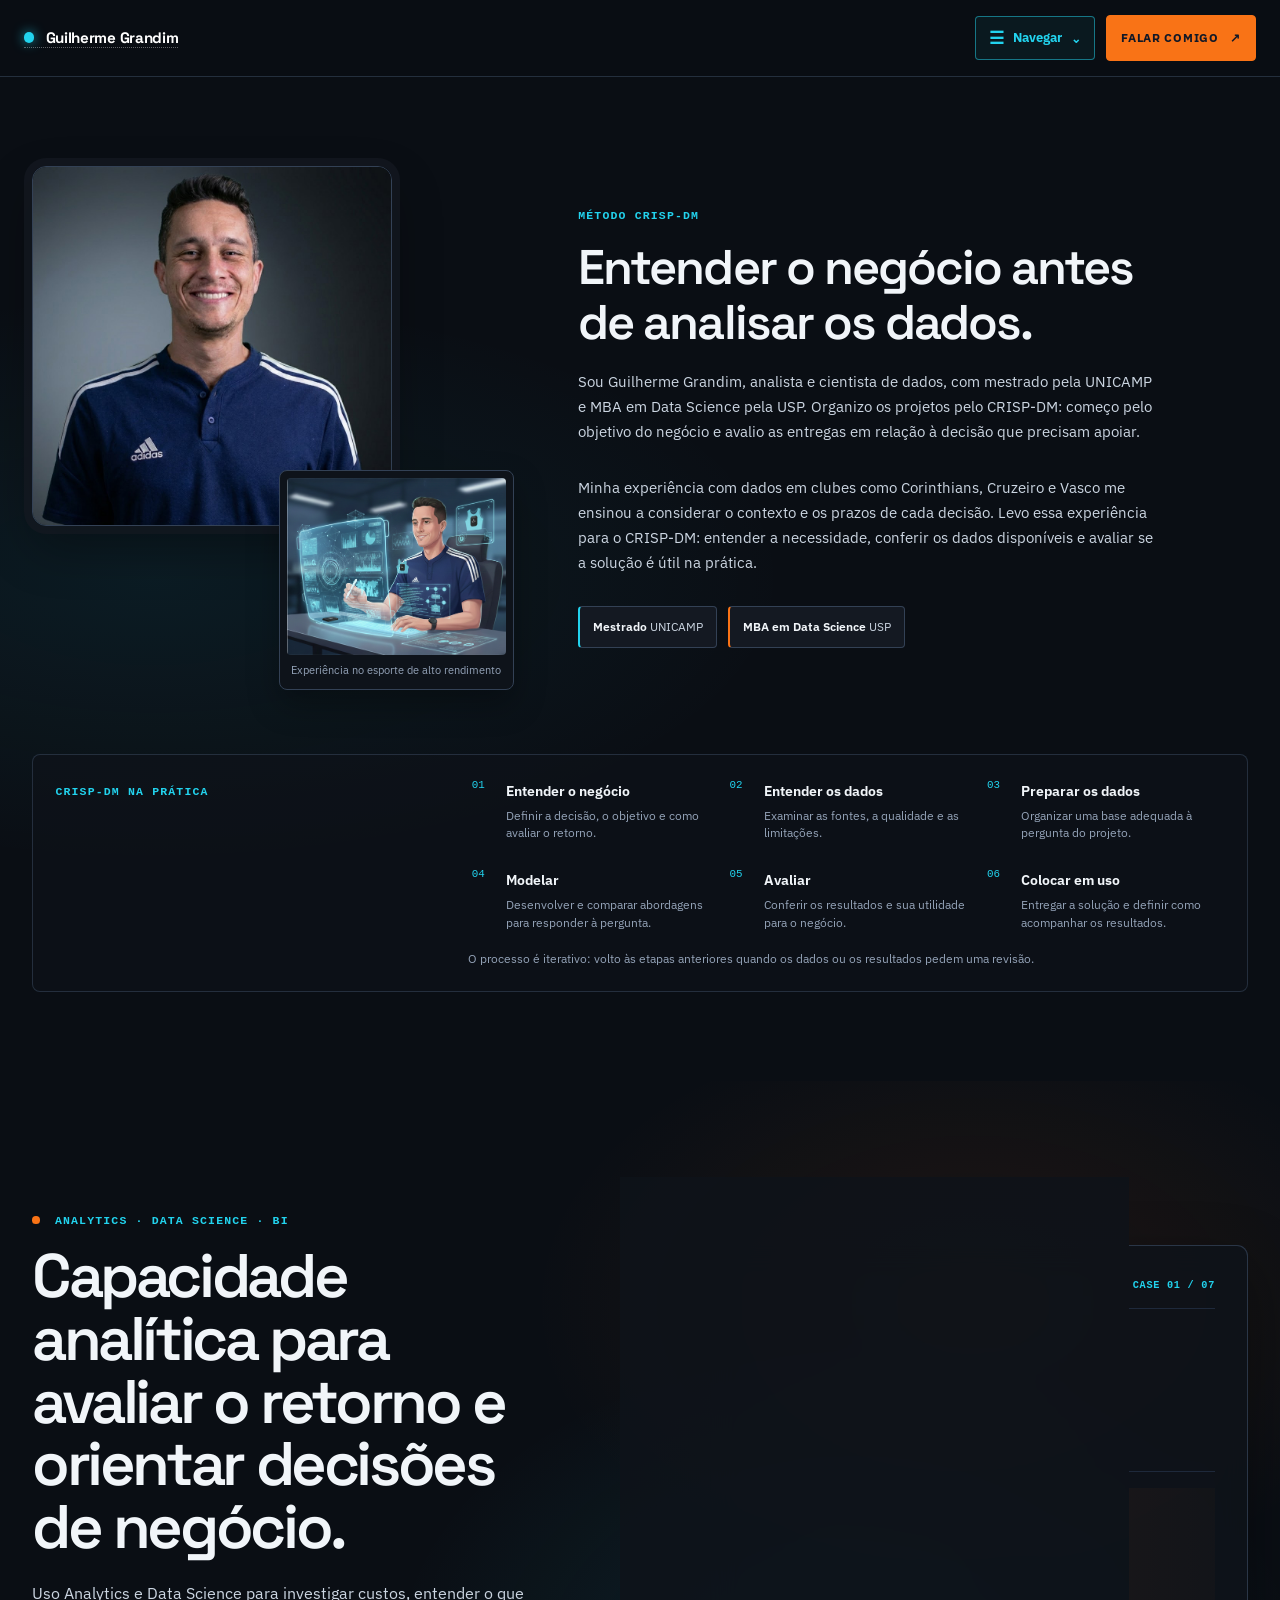
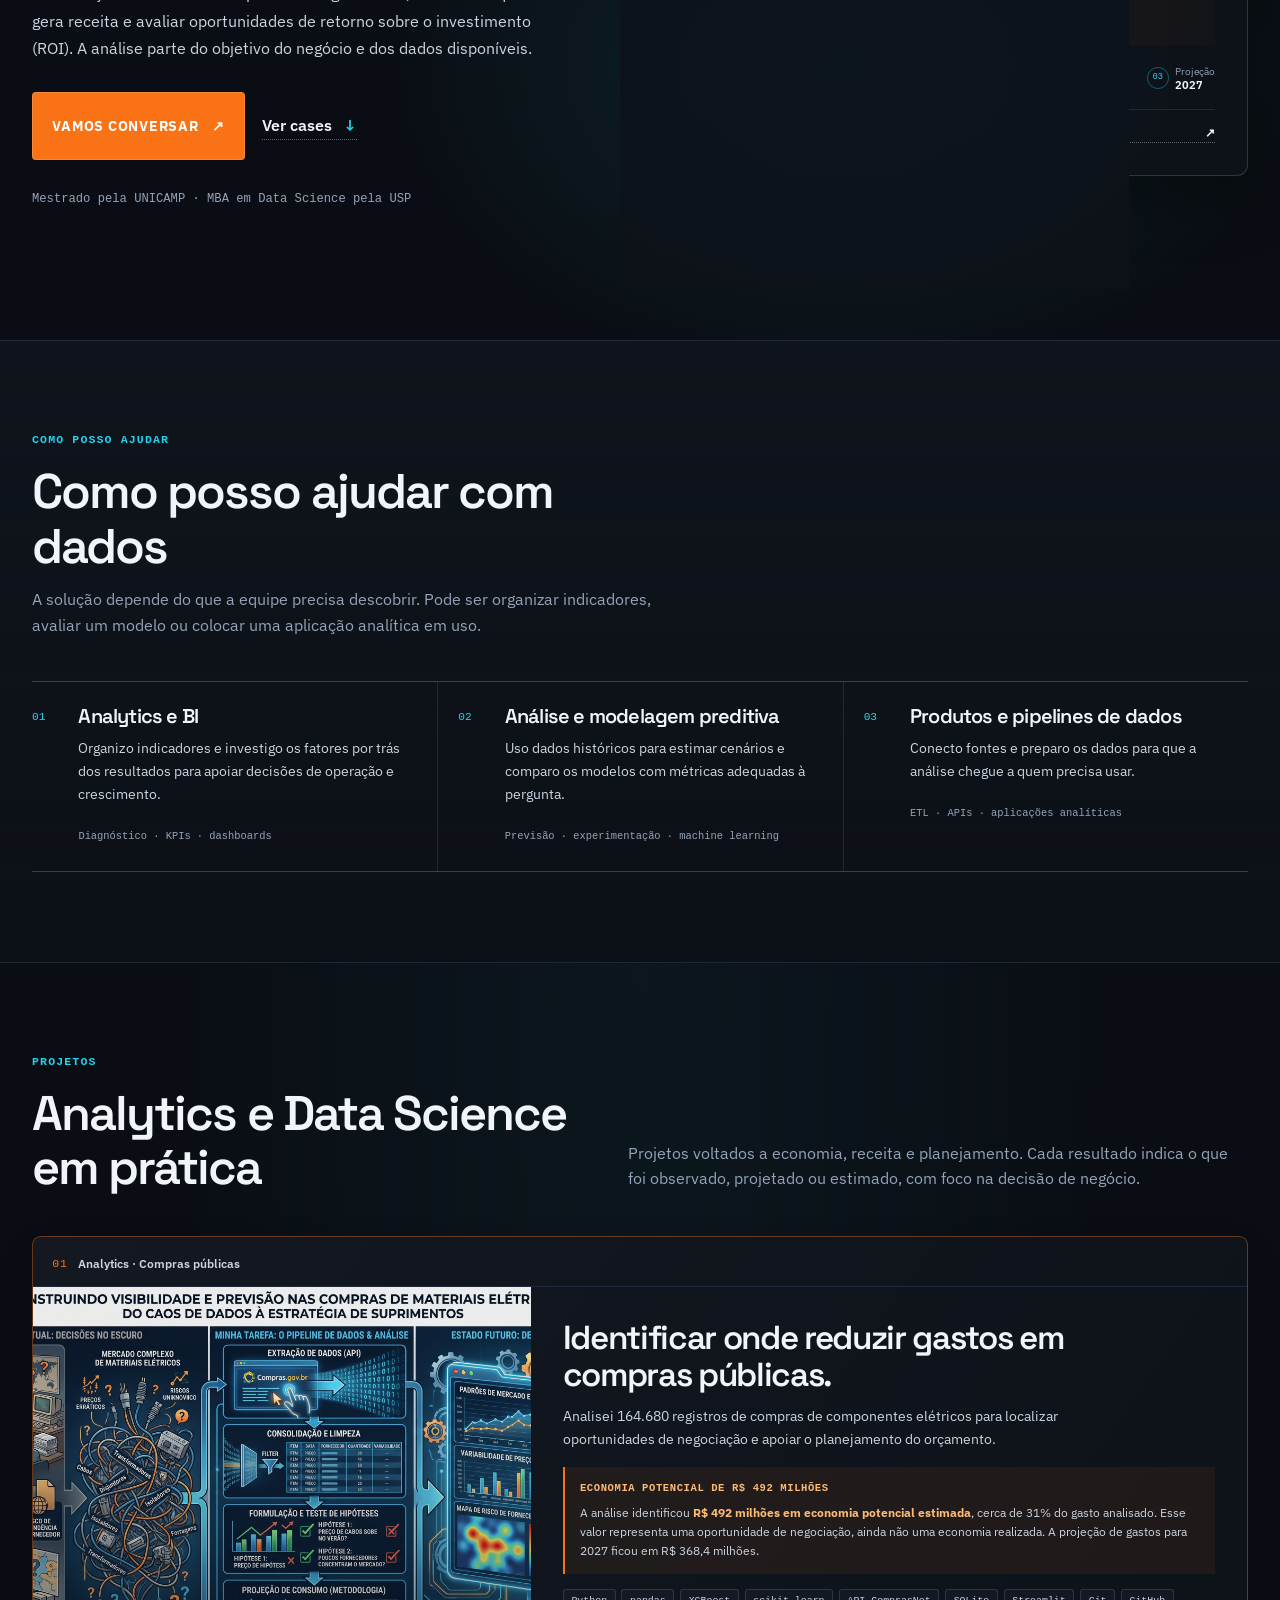
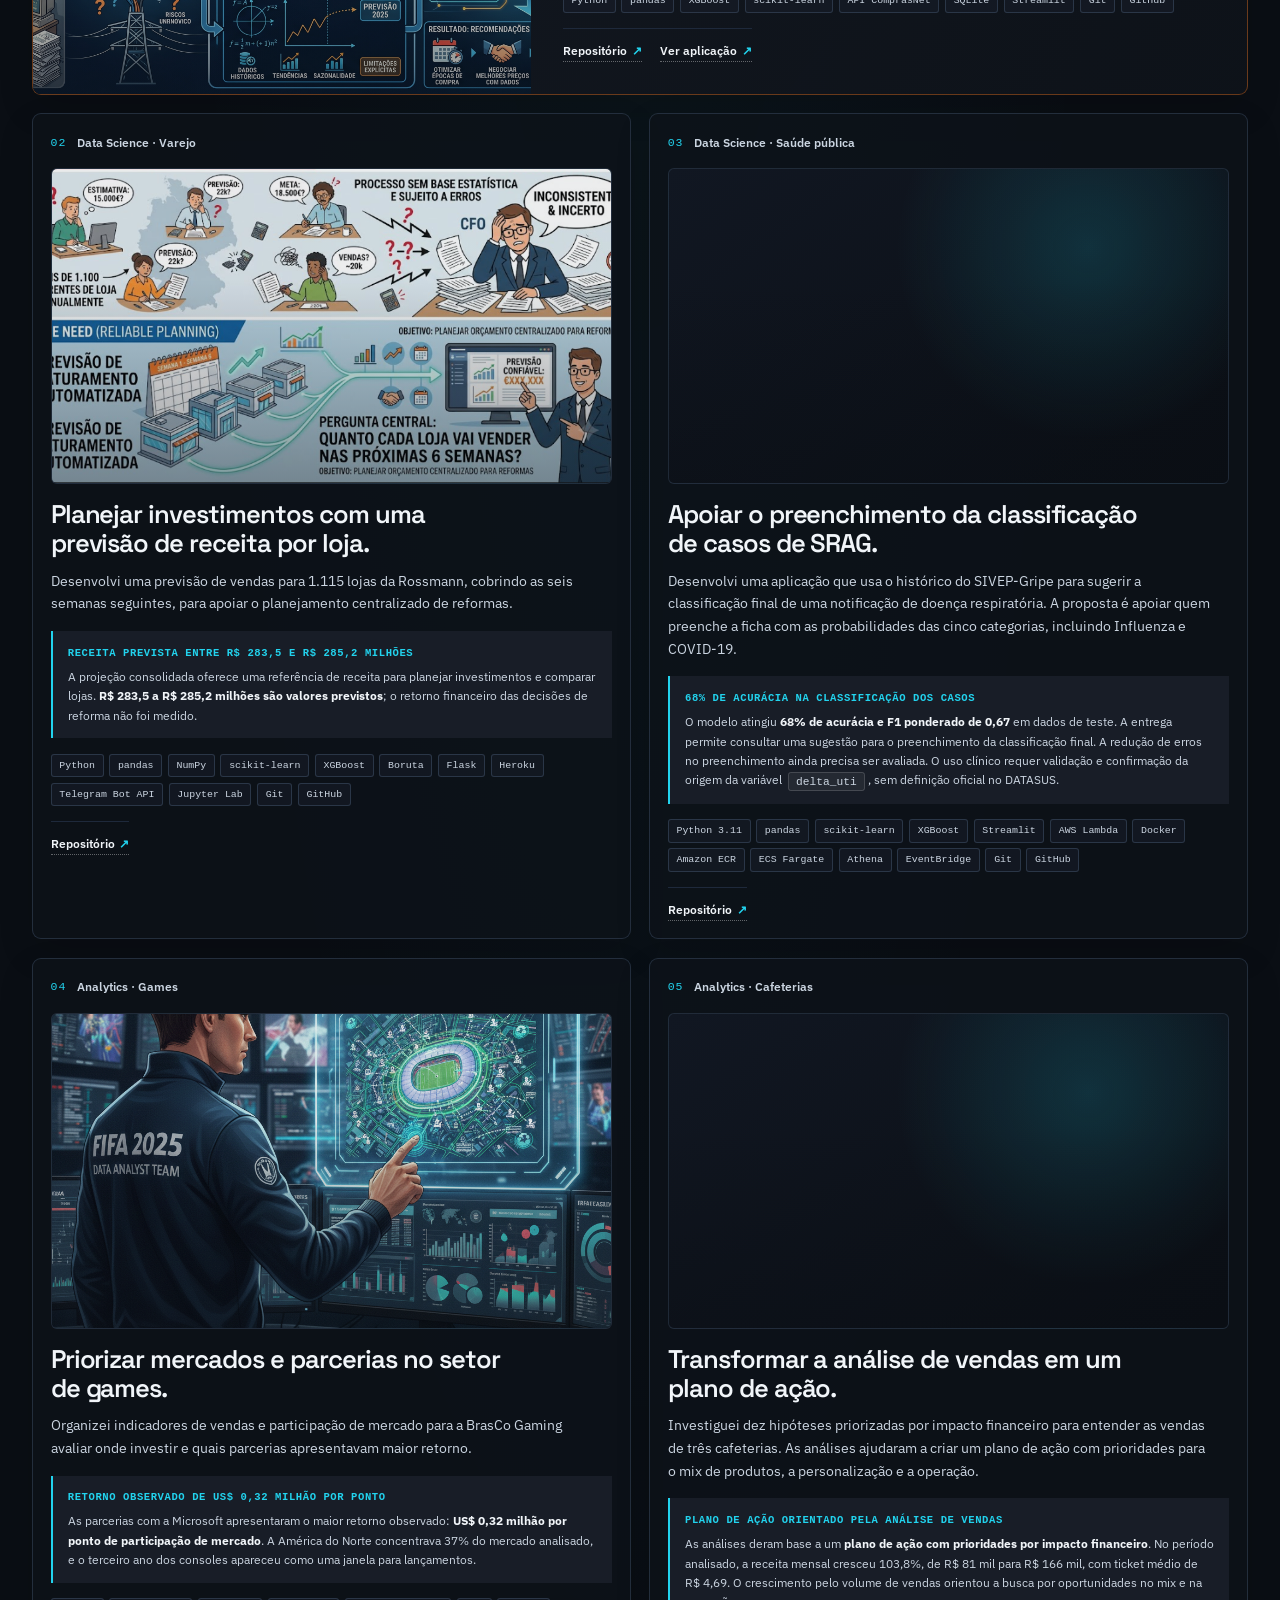
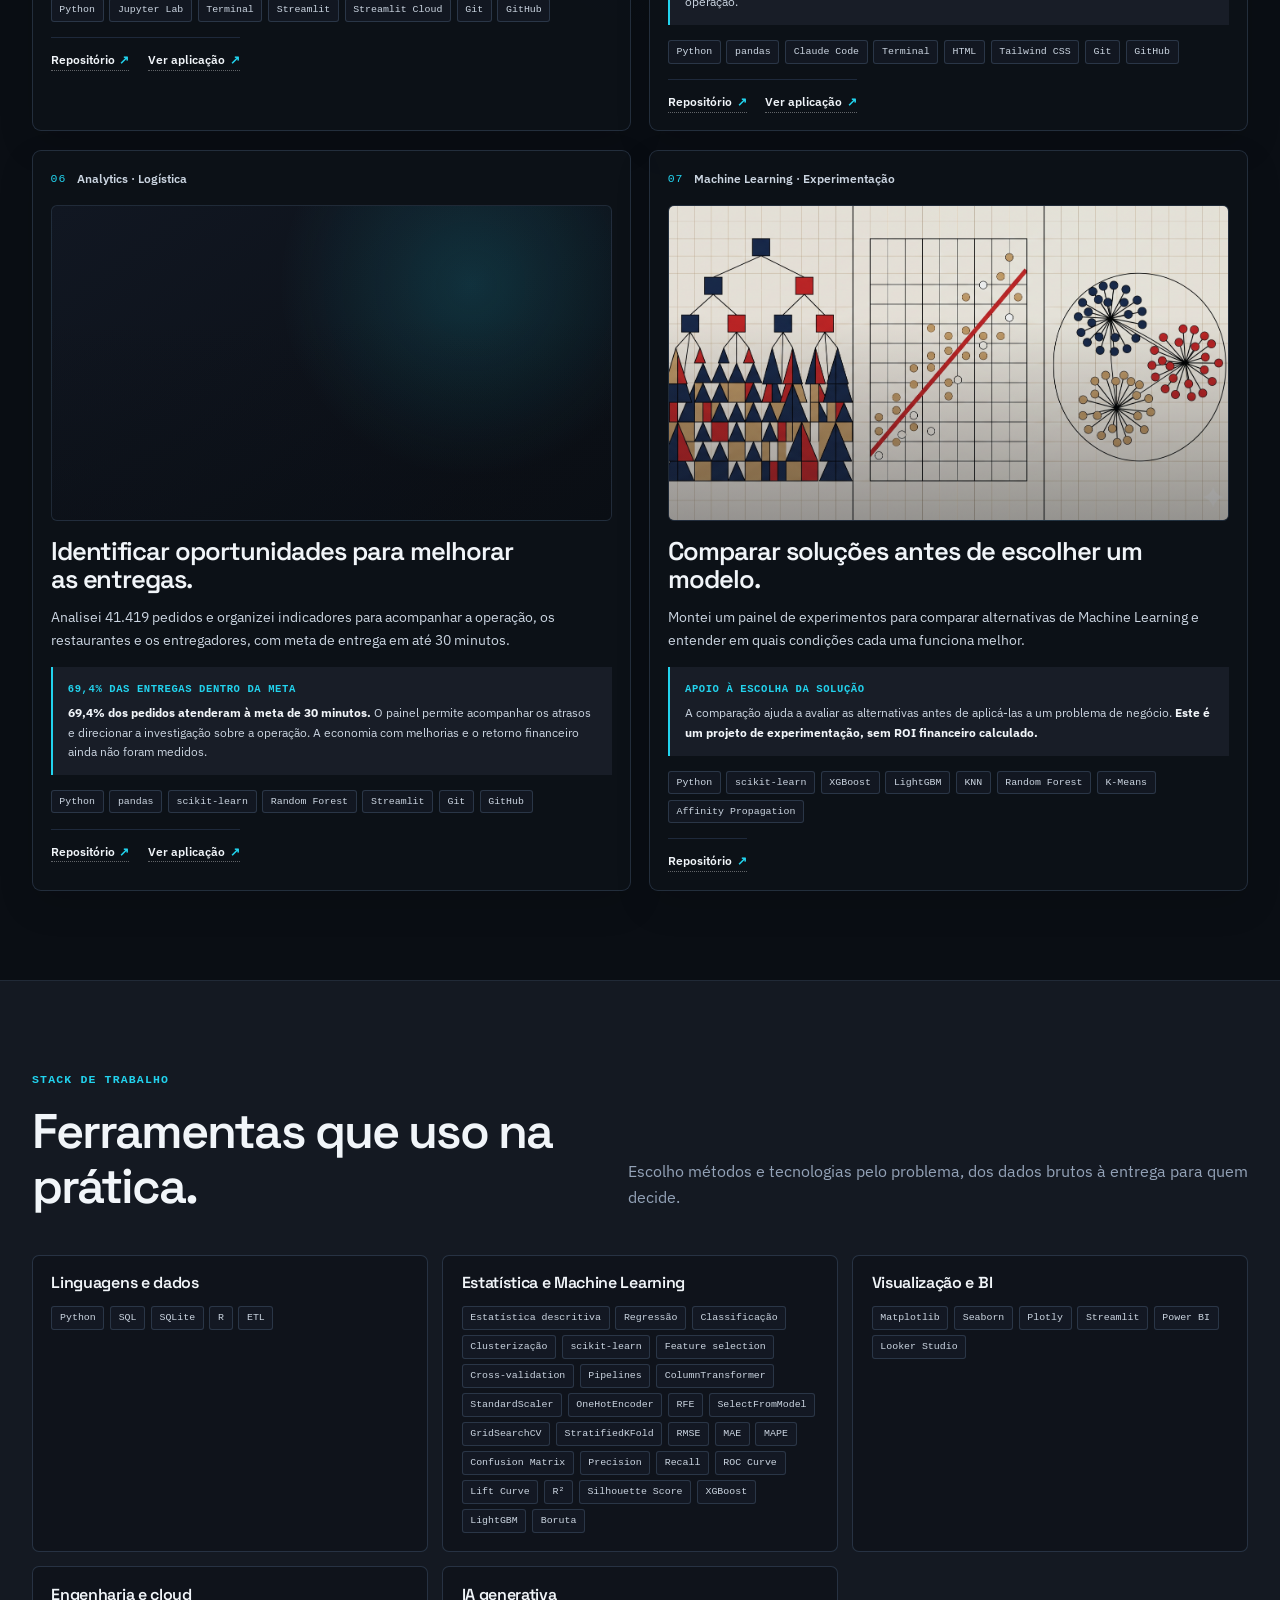
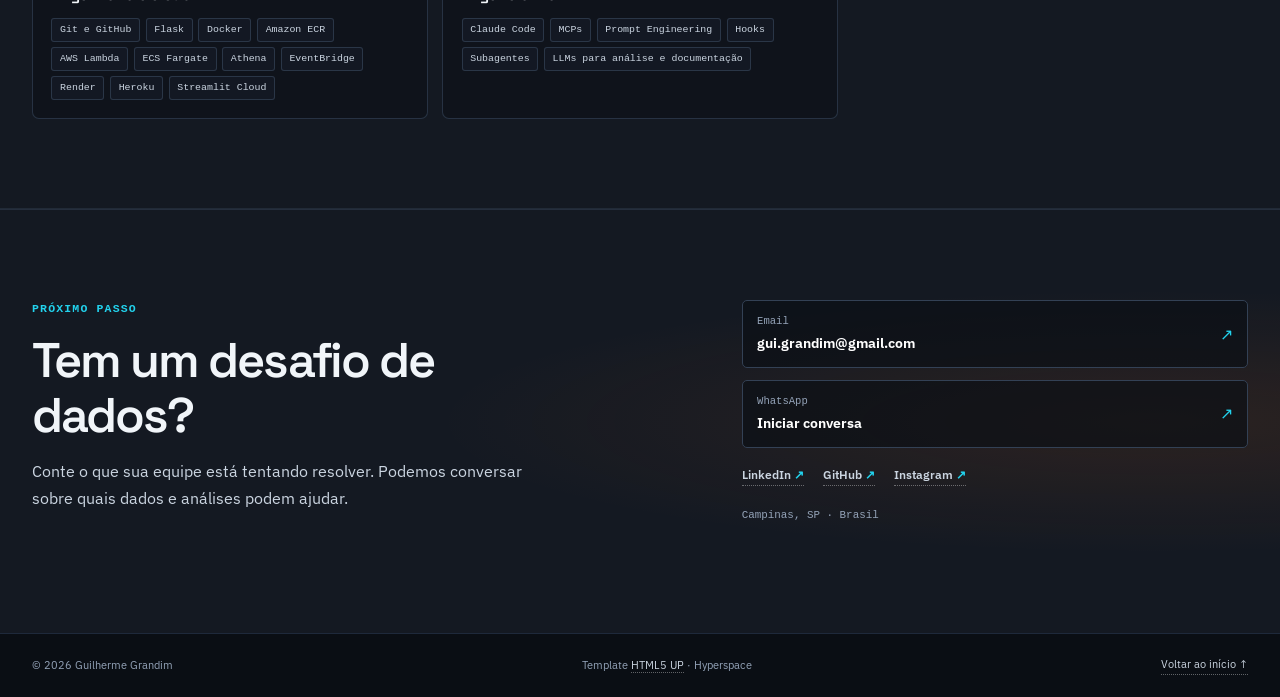
==== commit 06d3c480: "Refina resultados dos cases de saúde e cafeterias" ====
--- a/index.html
+++ b/index.html
@@ -144,9 +144,9 @@
 					<div class="case-list">
 <article class="case-study case-study-featured" id="case-procurement"><div class="case-meta"><span class="case-number">01</span><span class="case-type">Analytics · Compras públicas</span></div><figure class="case-visual"><img src="images/projeto07.png" alt="Ilustração do pipeline de compras públicas de materiais elétricos" loading="lazy" decoding="async" /></figure><div class="case-content"><h3>Identificar onde reduzir gastos em compras públicas.</h3><p>Analisei 164.680 registros de compras de componentes elétricos para localizar oportunidades de negociação e apoiar o planejamento do orçamento.</p><div class="case-result"><span>Economia potencial de R$ 492 milhões</span><p>A análise identificou <strong>R$ 492 milhões em economia potencial estimada</strong>, cerca de 31% do gasto analisado. Esse valor representa uma oportunidade de negociação, ainda não uma economia realizada. A projeção de gastos para 2027 ficou em R$ 368,4 milhões.</p></div><ul class="stack-list" aria-label="Stack do projeto"><li>Python</li><li>pandas</li><li>XGBoost</li><li>scikit-learn</li><li>API ComprasNet</li><li>SQLite</li><li>Streamlit</li><li>Git</li><li>GitHub</li></ul><div class="case-links"><a href="https://github.com/guigrandim/eletric_supply">Repositório <span aria-hidden="true">↗</span></a><a href="https://eletricsupply.streamlit.app">Ver aplicação <span aria-hidden="true">↗</span></a></div></div></article>
 <article class="case-study" id="case-rossmann"><div class="case-meta"><span class="case-number">02</span><span class="case-type">Data Science · Varejo</span></div><figure class="case-visual"><img src="images/projeto05.png" alt="Ilustração da previsão de vendas da rede Rossmann" loading="lazy" decoding="async" /></figure><div class="case-content"><h3>Planejar investimentos com uma previsão de receita por loja.</h3><p>Desenvolvi uma previsão de vendas para 1.115 lojas da Rossmann, cobrindo as seis semanas seguintes, para apoiar o planejamento centralizado de reformas.</p><div class="case-result"><span>Receita prevista entre R$ 283,5 e R$ 285,2 milhões</span><p>A projeção consolidada oferece uma referência de receita para planejar investimentos e comparar lojas. <strong>R$ 283,5 a R$ 285,2 milhões são valores previstos</strong>; o retorno financeiro das decisões de reforma não foi medido.</p></div><ul class="stack-list" aria-label="Stack do projeto"><li>Python</li><li>pandas</li><li>NumPy</li><li>scikit-learn</li><li>XGBoost</li><li>Boruta</li><li>Flask</li><li>Heroku</li><li>Telegram Bot API</li><li>Jupyter Lab</li><li>Git</li><li>GitHub</li></ul><div class="case-links"><a href="https://github.com/guigrandim/rossmann_store_sales">Repositório <span aria-hidden="true">↗</span></a></div></div></article>
-<article class="case-study" id="case-srag"><div class="case-meta"><span class="case-number">03</span><span class="case-type">Data Science · Saúde pública</span></div><figure class="case-visual"><img src="images/projeto06.png" alt="Ilustração da classificação epidemiológica de SRAG com machine learning" loading="lazy" decoding="async" /></figure><div class="case-content"><h3>Organizar informações para estudar doenças respiratórias.</h3><p>Reuni dados do SIVEP-Gripe em uma aplicação de classificação epidemiológica para explorar padrões de doenças respiratórias e apoiar a pesquisa.</p><div class="case-result"><span>Aplicação para exploração epidemiológica</span><p>O projeto entrega uma forma de explorar os dados e suas classificações. <strong>O retorno financeiro não foi medido.</strong> O modelo requer validação e não deve orientar decisões clínicas; uma de suas variáveis, <code>delta_uti</code>, não possui documentação oficial no DATASUS.</p></div><ul class="stack-list" aria-label="Stack do projeto"><li>Python 3.11</li><li>pandas</li><li>scikit-learn</li><li>XGBoost</li><li>Streamlit</li><li>AWS Lambda</li><li>Docker</li><li>Amazon ECR</li><li>ECS Fargate</li><li>Athena</li><li>EventBridge</li><li>Git</li><li>GitHub</li></ul><div class="case-links"><a href="https://github.com/guigrandim/respiratory-diseases">Repositório <span aria-hidden="true">↗</span></a></div></div></article>
+<article class="case-study" id="case-srag"><div class="case-meta"><span class="case-number">03</span><span class="case-type">Data Science · Saúde pública</span></div><figure class="case-visual"><img src="images/projeto06.png" alt="Ilustração da classificação epidemiológica de SRAG com machine learning" loading="lazy" decoding="async" /></figure><div class="case-content"><h3>Apoiar o preenchimento da classificação de casos de SRAG.</h3><p>Desenvolvi uma aplicação que usa o histórico do SIVEP-Gripe para sugerir a classificação final de uma notificação de doença respiratória. A proposta é apoiar quem preenche a ficha com as probabilidades das cinco categorias, incluindo Influenza e COVID-19.</p><div class="case-result"><span>68% de acurácia na classificação dos casos</span><p>O modelo atingiu <strong>68% de acurácia e F1 ponderado de 0,67</strong> em dados de teste. A entrega permite consultar uma sugestão para o preenchimento da classificação final. A redução de erros no preenchimento ainda precisa ser avaliada. O uso clínico requer validação e confirmação da origem da variável <code>delta_uti</code>, sem definição oficial no DATASUS.</p></div><ul class="stack-list" aria-label="Stack do projeto"><li>Python 3.11</li><li>pandas</li><li>scikit-learn</li><li>XGBoost</li><li>Streamlit</li><li>AWS Lambda</li><li>Docker</li><li>Amazon ECR</li><li>ECS Fargate</li><li>Athena</li><li>EventBridge</li><li>Git</li><li>GitHub</li></ul><div class="case-links"><a href="https://github.com/guigrandim/respiratory-diseases">Repositório <span aria-hidden="true">↗</span></a></div></div></article>
 <article class="case-study" id="case-videogames"><div class="case-meta"><span class="case-number">04</span><span class="case-type">Analytics · Games</span></div><figure class="case-visual"><img src="images/projeto02.png" alt="Ilustração do painel de inteligência de mercado da BrasCo Gaming" loading="lazy" decoding="async" /></figure><div class="case-content"><h3>Priorizar mercados e parcerias no setor de games.</h3><p>Organizei indicadores de vendas e participação de mercado para a BrasCo Gaming avaliar onde investir e quais parcerias apresentavam maior retorno.</p><div class="case-result"><span>Retorno observado de US$ 0,32 milhão por ponto</span><p>As parcerias com a Microsoft apresentaram o maior retorno observado: <strong>US$ 0,32 milhão por ponto de participação de mercado</strong>. A América do Norte concentrava 37% do mercado analisado, e o terceiro ano dos consoles apareceu como uma janela para lançamentos.</p></div><ul class="stack-list" aria-label="Stack do projeto"><li>Python</li><li>Jupyter Lab</li><li>Terminal</li><li>Streamlit</li><li>Streamlit Cloud</li><li>Git</li><li>GitHub</li></ul><div class="case-links"><a href="https://github.com/guigrandim/video_games_sales">Repositório <span aria-hidden="true">↗</span></a><a href="https://brasco-videogames-sales.streamlit.app">Ver aplicação <span aria-hidden="true">↗</span></a></div></div></article>
-<article class="case-study" id="case-coffee"><div class="case-meta"><span class="case-number">05</span><span class="case-type">Analytics · Cafeterias</span></div><figure class="case-visual"><img src="images/projeto03.png" alt="Ilustração de cafeteria do estudo de alavancas de vendas" loading="lazy" decoding="async" /></figure><div class="case-content"><h3>Entender o crescimento da receita de três cafeterias.</h3><p>Investiguei dez hipóteses priorizadas por impacto financeiro para entender a evolução das vendas e apontar oportunidades no mix de produtos e na operação.</p><div class="case-result"><span>Receita observada cresceu 103,8% no semestre</span><p>A receita mensal passou de <strong>R$ 81 mil para R$ 166 mil</strong>, com ticket médio de R$ 4,69. O crescimento observado veio do volume de vendas; a análise não demonstra que as recomendações causaram esse aumento.</p></div><ul class="stack-list" aria-label="Stack do projeto"><li>Python</li><li>pandas</li><li>Claude Code</li><li>Terminal</li><li>HTML</li><li>Tailwind CSS</li><li>Git</li><li>GitHub</li></ul><div class="case-links"><a href="https://github.com/guigrandim/coffe_shopping">Repositório <span aria-hidden="true">↗</span></a><a href="https://guigrandim.github.io/coffe_shopping/">Ver aplicação <span aria-hidden="true">↗</span></a></div></div></article>
+<article class="case-study" id="case-coffee"><div class="case-meta"><span class="case-number">05</span><span class="case-type">Analytics · Cafeterias</span></div><figure class="case-visual"><img src="images/projeto03.png" alt="Ilustração de cafeteria do estudo de alavancas de vendas" loading="lazy" decoding="async" /></figure><div class="case-content"><h3>Transformar a análise de vendas em um plano de ação.</h3><p>Investiguei dez hipóteses priorizadas por impacto financeiro para entender as vendas de três cafeterias. As análises ajudaram a criar um plano de ação com prioridades para o mix de produtos, a personalização e a operação.</p><div class="case-result"><span>Plano de ação orientado pela análise de vendas</span><p>As análises deram base a um <strong>plano de ação com prioridades por impacto financeiro</strong>. No período analisado, a receita mensal cresceu 103,8%, de R$ 81 mil para R$ 166 mil, com ticket médio de R$ 4,69. O crescimento pelo volume de vendas orientou a busca por oportunidades no mix e na operação.</p></div><ul class="stack-list" aria-label="Stack do projeto"><li>Python</li><li>pandas</li><li>Claude Code</li><li>Terminal</li><li>HTML</li><li>Tailwind CSS</li><li>Git</li><li>GitHub</li></ul><div class="case-links"><a href="https://github.com/guigrandim/coffe_shopping">Repositório <span aria-hidden="true">↗</span></a><a href="https://guigrandim.github.io/coffe_shopping/">Ver aplicação <span aria-hidden="true">↗</span></a></div></div></article>
 <article class="case-study" id="case-curry"><div class="case-meta"><span class="case-number">06</span><span class="case-type">Analytics · Logística</span></div><figure class="case-visual"><img src="images/projeto08.png" alt="Ilustração do dashboard de entregas da Curry Company" loading="lazy" decoding="async" /></figure><div class="case-content"><h3>Identificar oportunidades para melhorar as entregas.</h3><p>Analisei 41.419 pedidos e organizei indicadores para acompanhar a operação, os restaurantes e os entregadores, com meta de entrega em até 30 minutos.</p><div class="case-result"><span>69,4% das entregas dentro da meta</span><p><strong>69,4% dos pedidos atenderam à meta de 30 minutos.</strong> O painel permite acompanhar os atrasos e direcionar a investigação sobre a operação. A economia com melhorias e o retorno financeiro ainda não foram medidos.</p></div><ul class="stack-list" aria-label="Stack do projeto"><li>Python</li><li>pandas</li><li>scikit-learn</li><li>Random Forest</li><li>Streamlit</li><li>Git</li><li>GitHub</li></ul><div class="case-links"><a href="https://github.com/guigrandim/curry_company_project">Repositório <span aria-hidden="true">↗</span></a><a href="https://currycompanyproject-ggsolutions.streamlit.app">Ver aplicação <span aria-hidden="true">↗</span></a></div></div></article>
 <article class="case-study" id="case-ml-experiments"><div class="case-meta"><span class="case-number">07</span><span class="case-type">Machine Learning · Experimentação</span></div><figure class="case-visual"><img src="images/projeto04.png" alt="Ilustração de algoritmos comparados no ensaio de machine learning" loading="lazy" decoding="async" /></figure><div class="case-content"><h3>Comparar soluções antes de escolher um modelo.</h3><p>Montei um painel de experimentos para comparar alternativas de Machine Learning e entender em quais condições cada uma funciona melhor.</p><div class="case-result"><span>Apoio à escolha da solução</span><p>A comparação ajuda a avaliar as alternativas antes de aplicá-las a um problema de negócio. <strong>Este é um projeto de experimentação, sem ROI financeiro calculado.</strong></p></div><ul class="stack-list" aria-label="Stack do projeto"><li>Python</li><li>scikit-learn</li><li>XGBoost</li><li>LightGBM</li><li>KNN</li><li>Random Forest</li><li>K-Means</li><li>Affinity Propagation</li></ul><div class="case-links"><a href="https://github.com/guigrandim/ensaios_algoritmos_ml">Repositório <span aria-hidden="true">↗</span></a></div></div></article>
 </div>
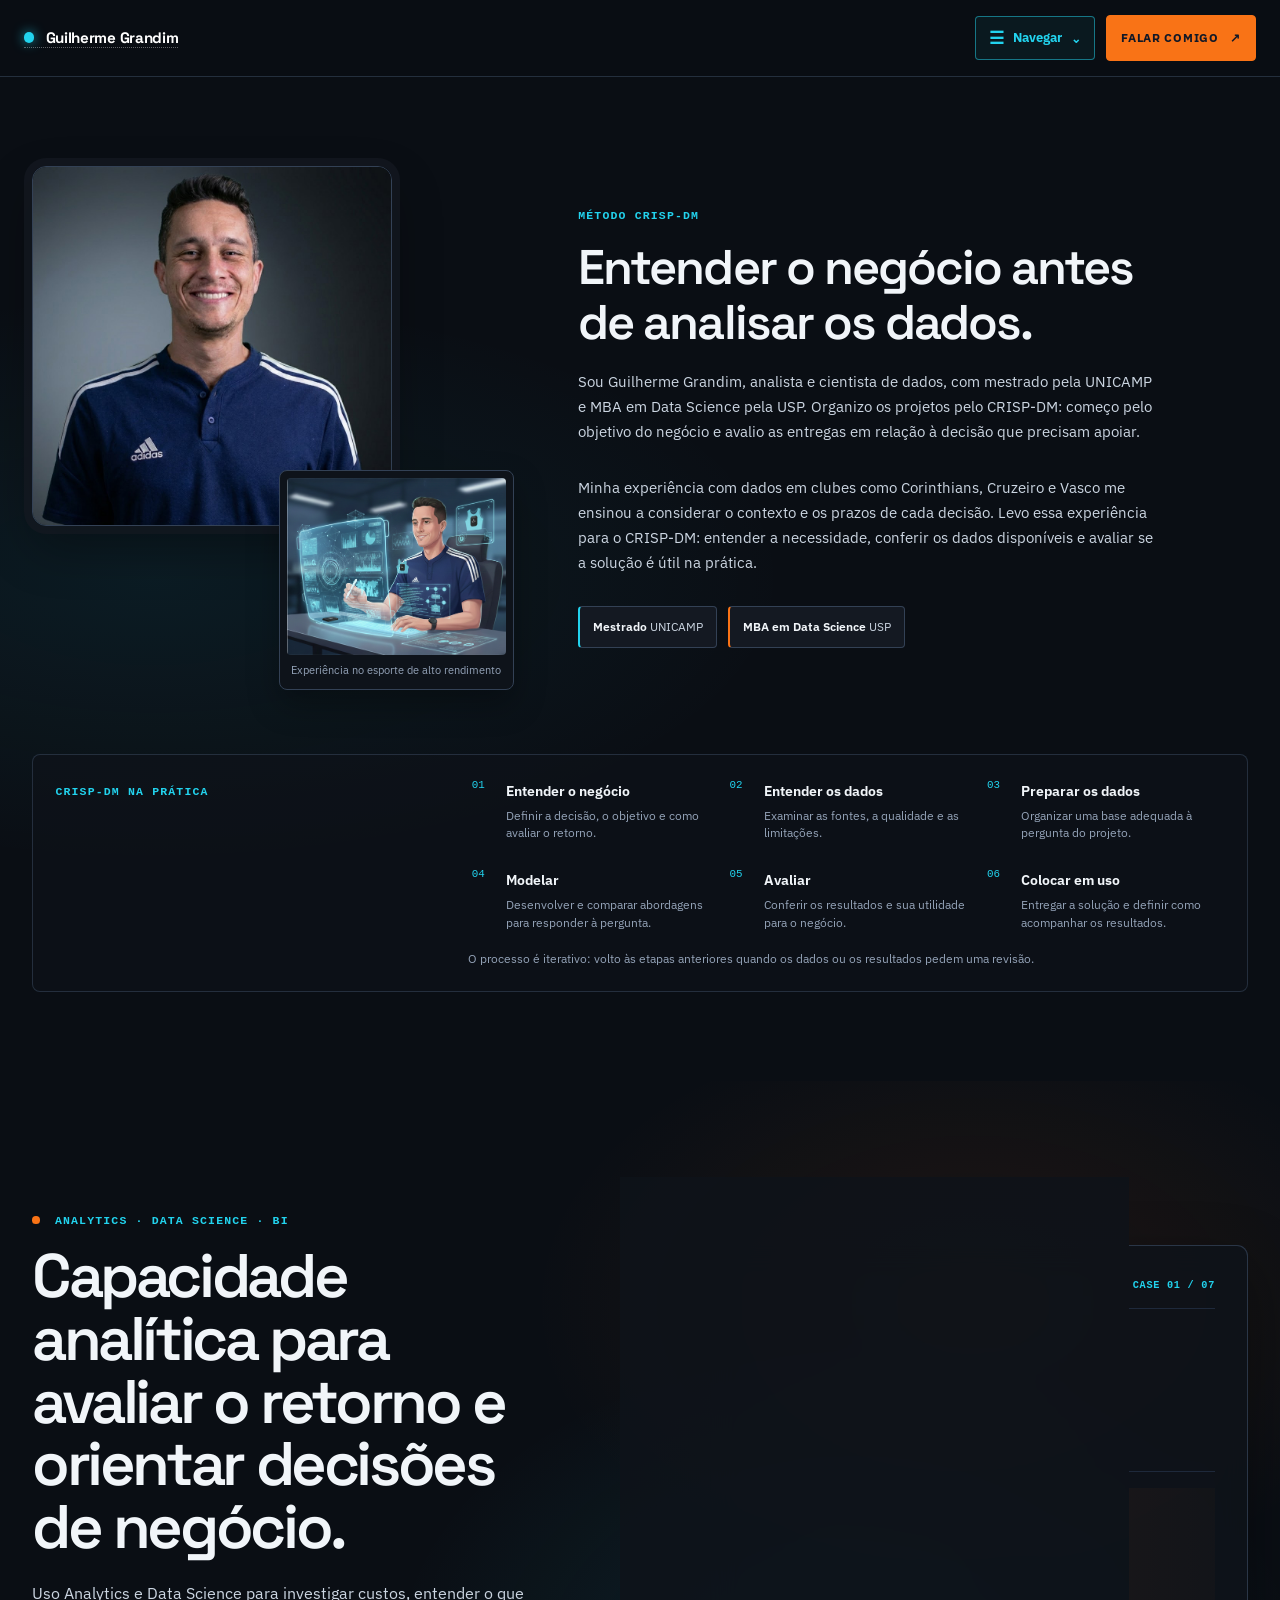
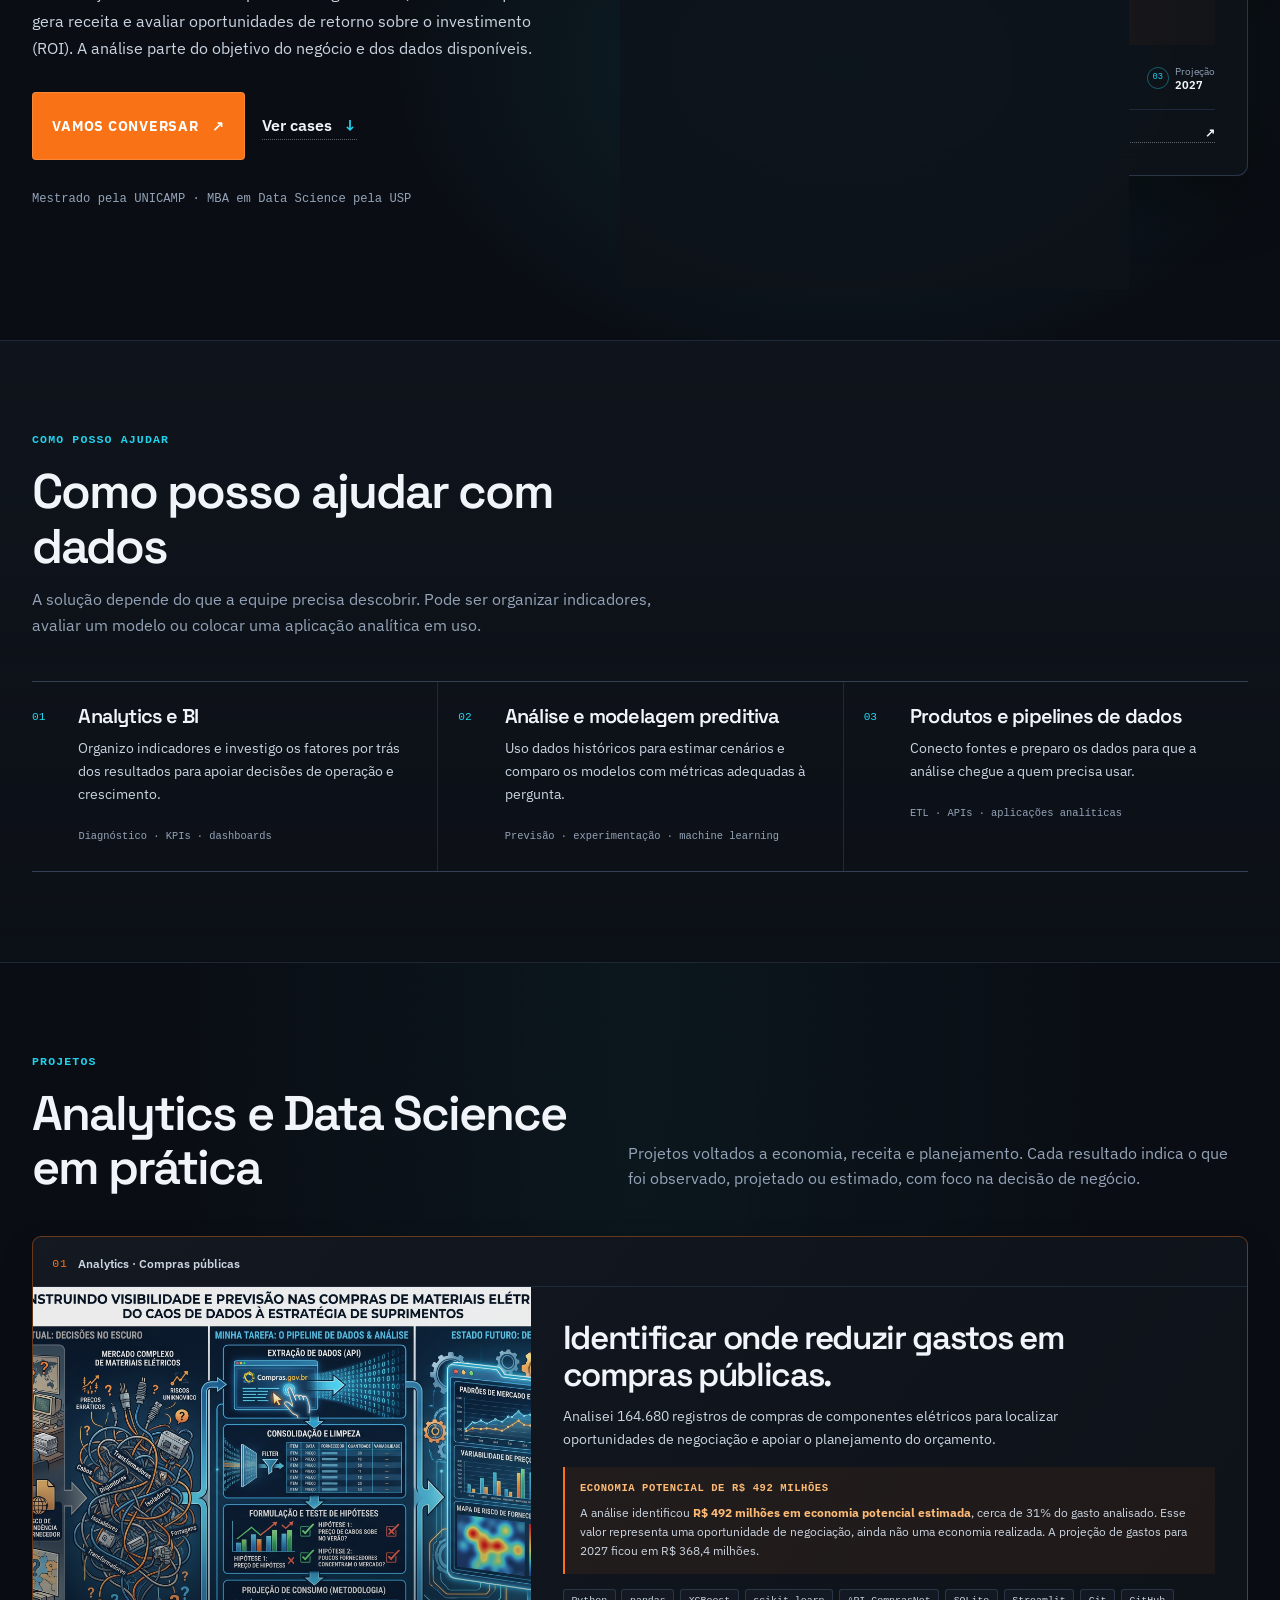
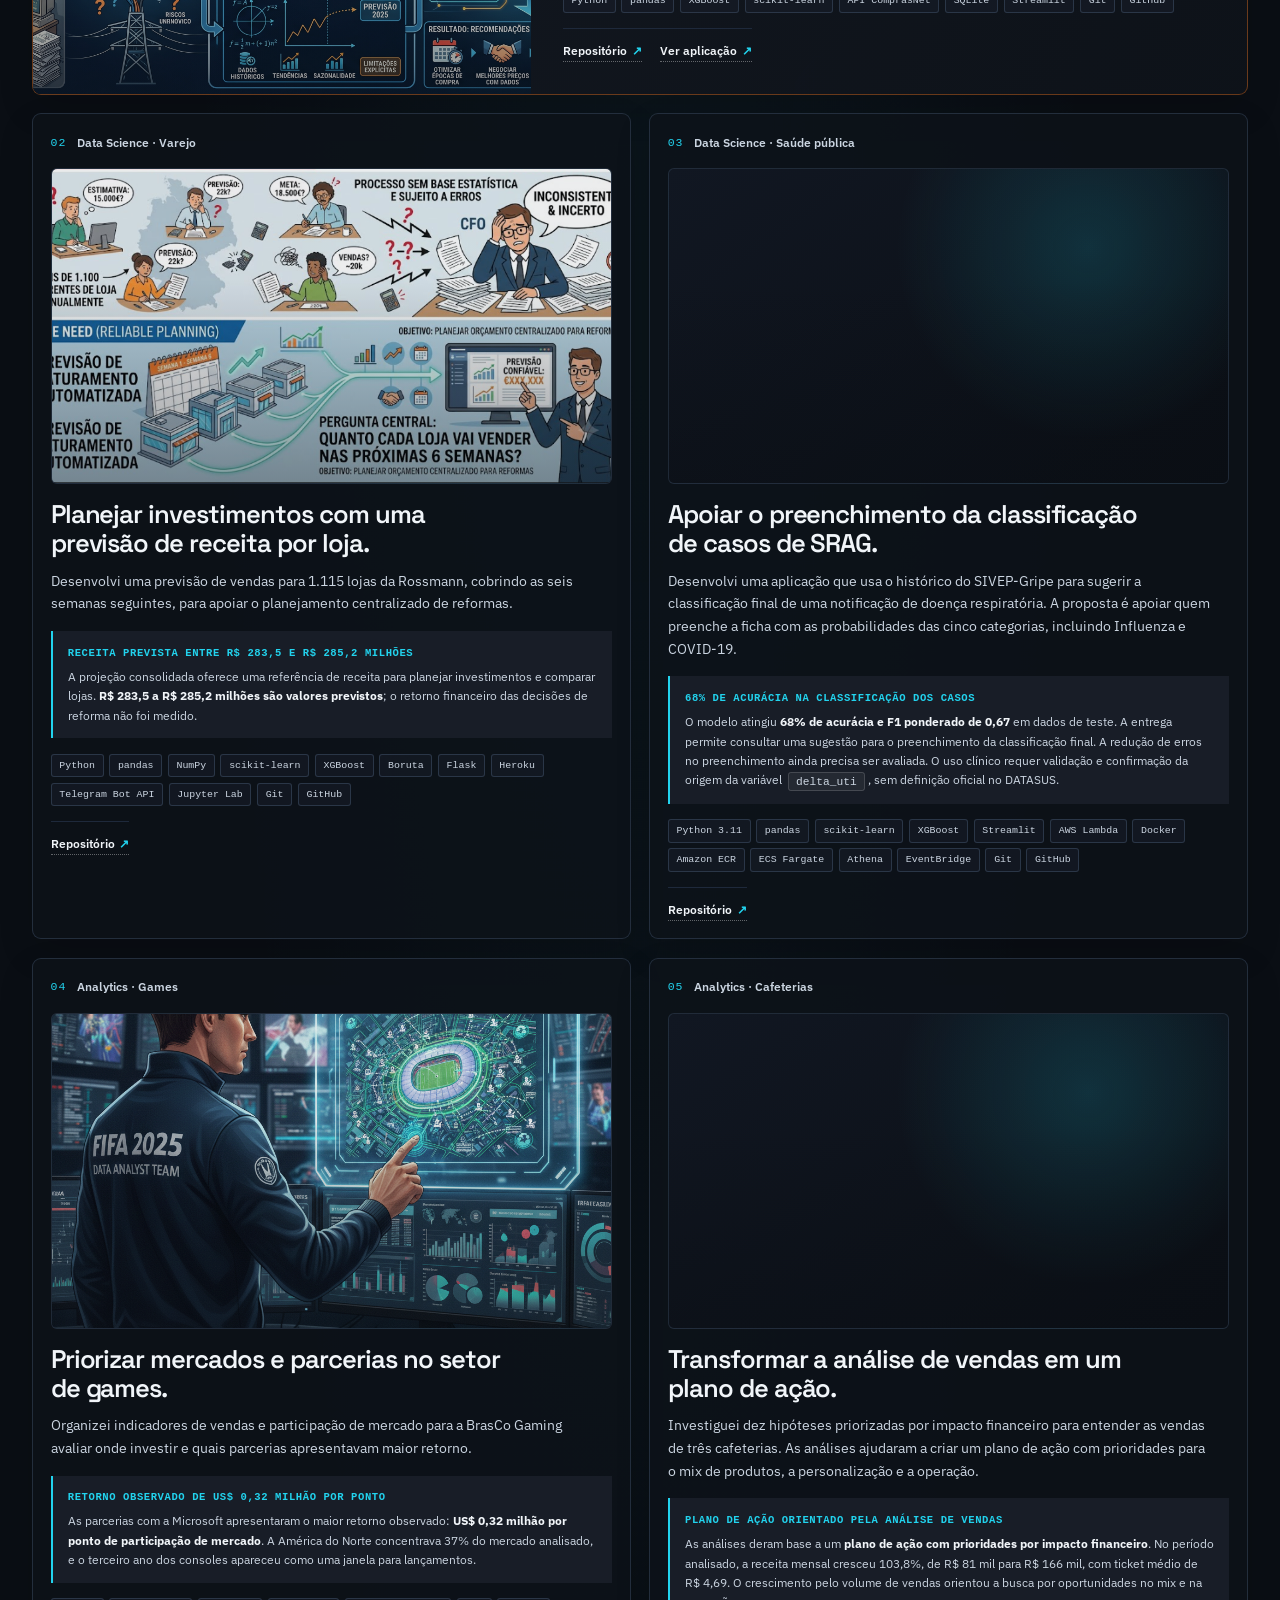
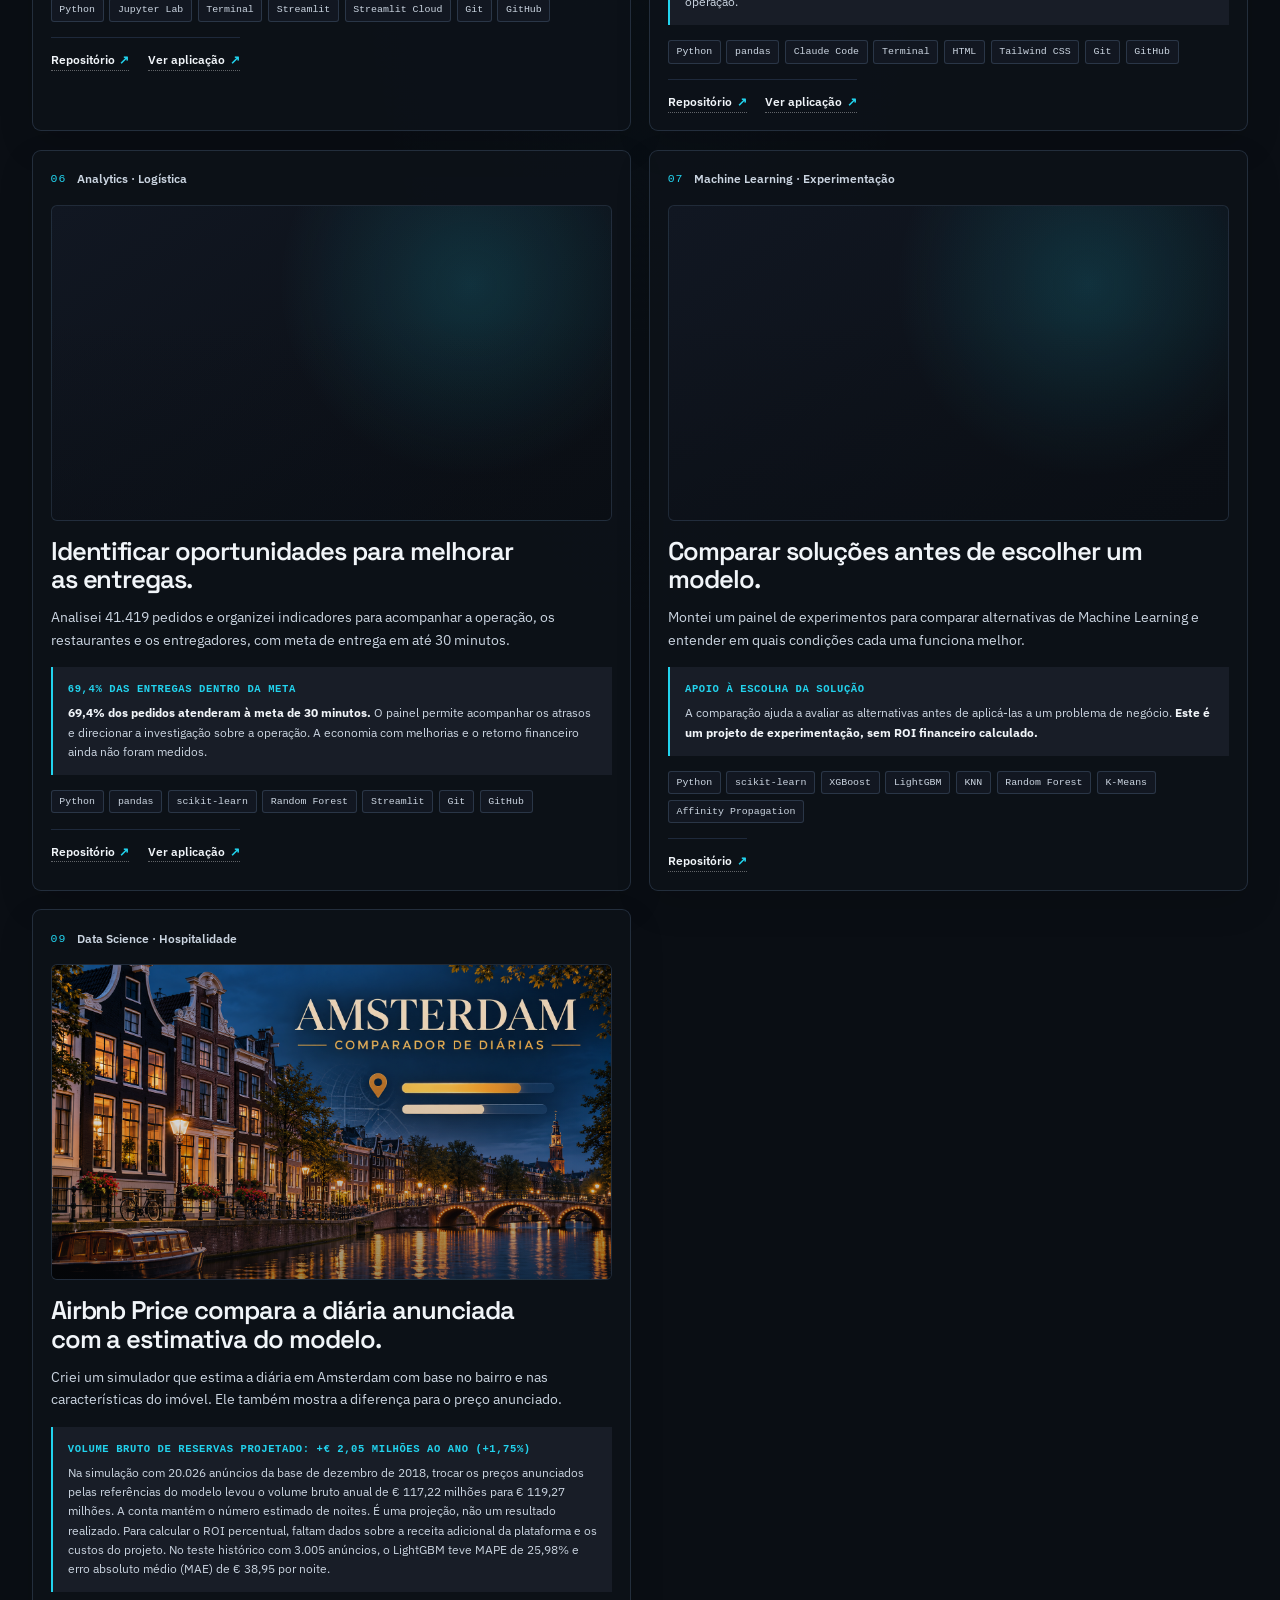
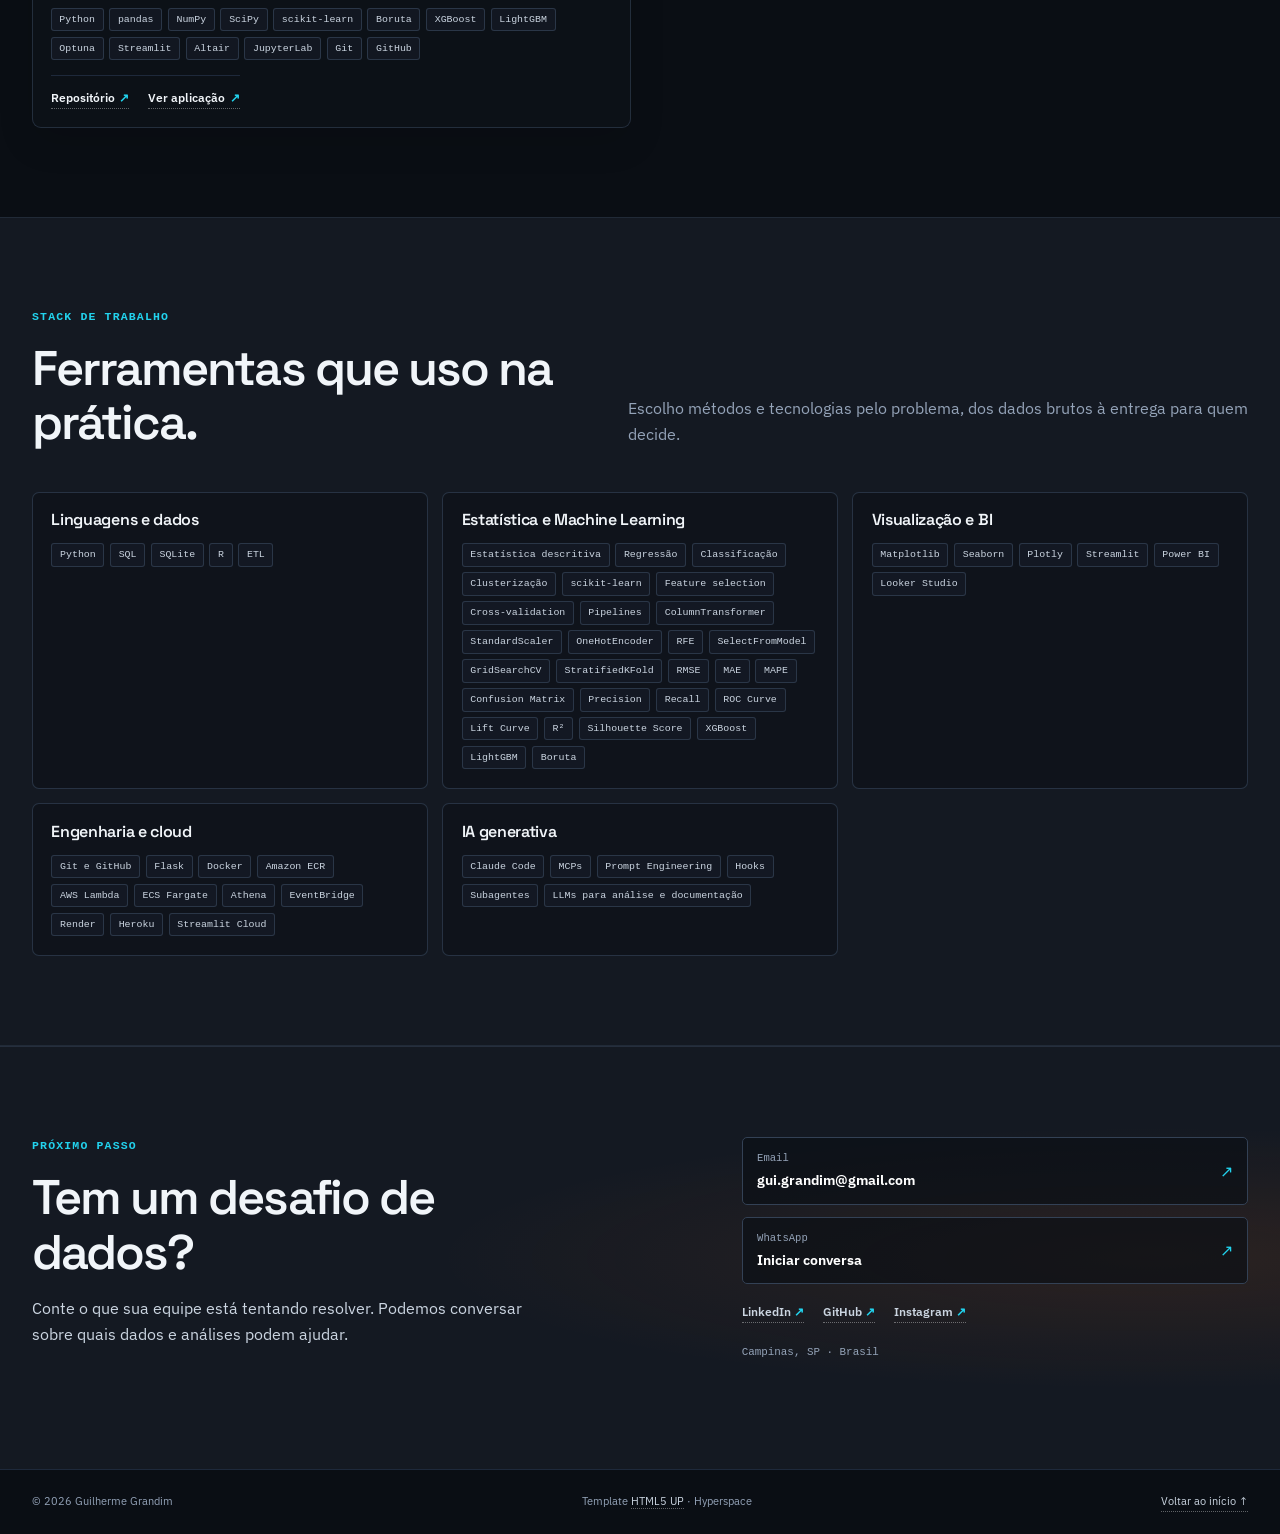
==== commit 052bbd5d: "feat: adiciona projeto Airbnb Price ao portfólio" ====
--- a/index.html
+++ b/index.html
@@ -149,6 +149,7 @@
 <article class="case-study" id="case-coffee"><div class="case-meta"><span class="case-number">05</span><span class="case-type">Analytics · Cafeterias</span></div><figure class="case-visual"><img src="images/projeto03.png" alt="Ilustração de cafeteria do estudo de alavancas de vendas" loading="lazy" decoding="async" /></figure><div class="case-content"><h3>Transformar a análise de vendas em um plano de ação.</h3><p>Investiguei dez hipóteses priorizadas por impacto financeiro para entender as vendas de três cafeterias. As análises ajudaram a criar um plano de ação com prioridades para o mix de produtos, a personalização e a operação.</p><div class="case-result"><span>Plano de ação orientado pela análise de vendas</span><p>As análises deram base a um <strong>plano de ação com prioridades por impacto financeiro</strong>. No período analisado, a receita mensal cresceu 103,8%, de R$ 81 mil para R$ 166 mil, com ticket médio de R$ 4,69. O crescimento pelo volume de vendas orientou a busca por oportunidades no mix e na operação.</p></div><ul class="stack-list" aria-label="Stack do projeto"><li>Python</li><li>pandas</li><li>Claude Code</li><li>Terminal</li><li>HTML</li><li>Tailwind CSS</li><li>Git</li><li>GitHub</li></ul><div class="case-links"><a href="https://github.com/guigrandim/coffe_shopping">Repositório <span aria-hidden="true">↗</span></a><a href="https://guigrandim.github.io/coffe_shopping/">Ver aplicação <span aria-hidden="true">↗</span></a></div></div></article>
 <article class="case-study" id="case-curry"><div class="case-meta"><span class="case-number">06</span><span class="case-type">Analytics · Logística</span></div><figure class="case-visual"><img src="images/projeto08.png" alt="Ilustração do dashboard de entregas da Curry Company" loading="lazy" decoding="async" /></figure><div class="case-content"><h3>Identificar oportunidades para melhorar as entregas.</h3><p>Analisei 41.419 pedidos e organizei indicadores para acompanhar a operação, os restaurantes e os entregadores, com meta de entrega em até 30 minutos.</p><div class="case-result"><span>69,4% das entregas dentro da meta</span><p><strong>69,4% dos pedidos atenderam à meta de 30 minutos.</strong> O painel permite acompanhar os atrasos e direcionar a investigação sobre a operação. A economia com melhorias e o retorno financeiro ainda não foram medidos.</p></div><ul class="stack-list" aria-label="Stack do projeto"><li>Python</li><li>pandas</li><li>scikit-learn</li><li>Random Forest</li><li>Streamlit</li><li>Git</li><li>GitHub</li></ul><div class="case-links"><a href="https://github.com/guigrandim/curry_company_project">Repositório <span aria-hidden="true">↗</span></a><a href="https://currycompanyproject-ggsolutions.streamlit.app">Ver aplicação <span aria-hidden="true">↗</span></a></div></div></article>
 <article class="case-study" id="case-ml-experiments"><div class="case-meta"><span class="case-number">07</span><span class="case-type">Machine Learning · Experimentação</span></div><figure class="case-visual"><img src="images/projeto04.png" alt="Ilustração de algoritmos comparados no ensaio de machine learning" loading="lazy" decoding="async" /></figure><div class="case-content"><h3>Comparar soluções antes de escolher um modelo.</h3><p>Montei um painel de experimentos para comparar alternativas de Machine Learning e entender em quais condições cada uma funciona melhor.</p><div class="case-result"><span>Apoio à escolha da solução</span><p>A comparação ajuda a avaliar as alternativas antes de aplicá-las a um problema de negócio. <strong>Este é um projeto de experimentação, sem ROI financeiro calculado.</strong></p></div><ul class="stack-list" aria-label="Stack do projeto"><li>Python</li><li>scikit-learn</li><li>XGBoost</li><li>LightGBM</li><li>KNN</li><li>Random Forest</li><li>K-Means</li><li>Affinity Propagation</li></ul><div class="case-links"><a href="https://github.com/guigrandim/ensaios_algoritmos_ml">Repositório <span aria-hidden="true">↗</span></a></div></div></article>
+<article class="case-study" id="case-airbnb-price"><div class="case-meta"><span class="case-number">09</span><span class="case-type">Data Science · Hospitalidade</span></div><figure class="case-visual"><img src="images/projeto09.png" alt="Ilustração do simulador de comparação de diárias para Amsterdam" loading="lazy" decoding="async" /></figure><div class="case-content"><h3>Airbnb Price compara a diária anunciada com a estimativa do modelo.</h3><p>Criei um simulador que estima a diária em Amsterdam com base no bairro e nas características do imóvel. Ele também mostra a diferença para o preço anunciado.</p><div class="case-result"><span>Volume bruto de reservas projetado: +€ 2,05 milhões ao ano (+1,75%)</span><p>Na simulação com 20.026 anúncios da base de dezembro de 2018, trocar os preços anunciados pelas referências do modelo levou o volume bruto anual de € 117,22 milhões para € 119,27 milhões. A conta mantém o número estimado de noites. É uma projeção, não um resultado realizado. Para calcular o ROI percentual, faltam dados sobre a receita adicional da plataforma e os custos do projeto. No teste histórico com 3.005 anúncios, o LightGBM teve MAPE de 25,98% e erro absoluto médio (MAE) de € 38,95 por noite.</p></div><ul class="stack-list" aria-label="Stack do projeto"><li>Python</li><li>pandas</li><li>NumPy</li><li>SciPy</li><li>scikit-learn</li><li>Boruta</li><li>XGBoost</li><li>LightGBM</li><li>Optuna</li><li>Streamlit</li><li>Altair</li><li>JupyterLab</li><li>Git</li><li>GitHub</li></ul><div class="case-links"><a href="https://github.com/guigrandim/airbnb_price">Repositório <span aria-hidden="true">↗</span></a><a href="https://airbnbprice.streamlit.app/">Ver aplicação <span aria-hidden="true">↗</span></a></div></div></article>
 </div>
 				</div>
 			</section>
